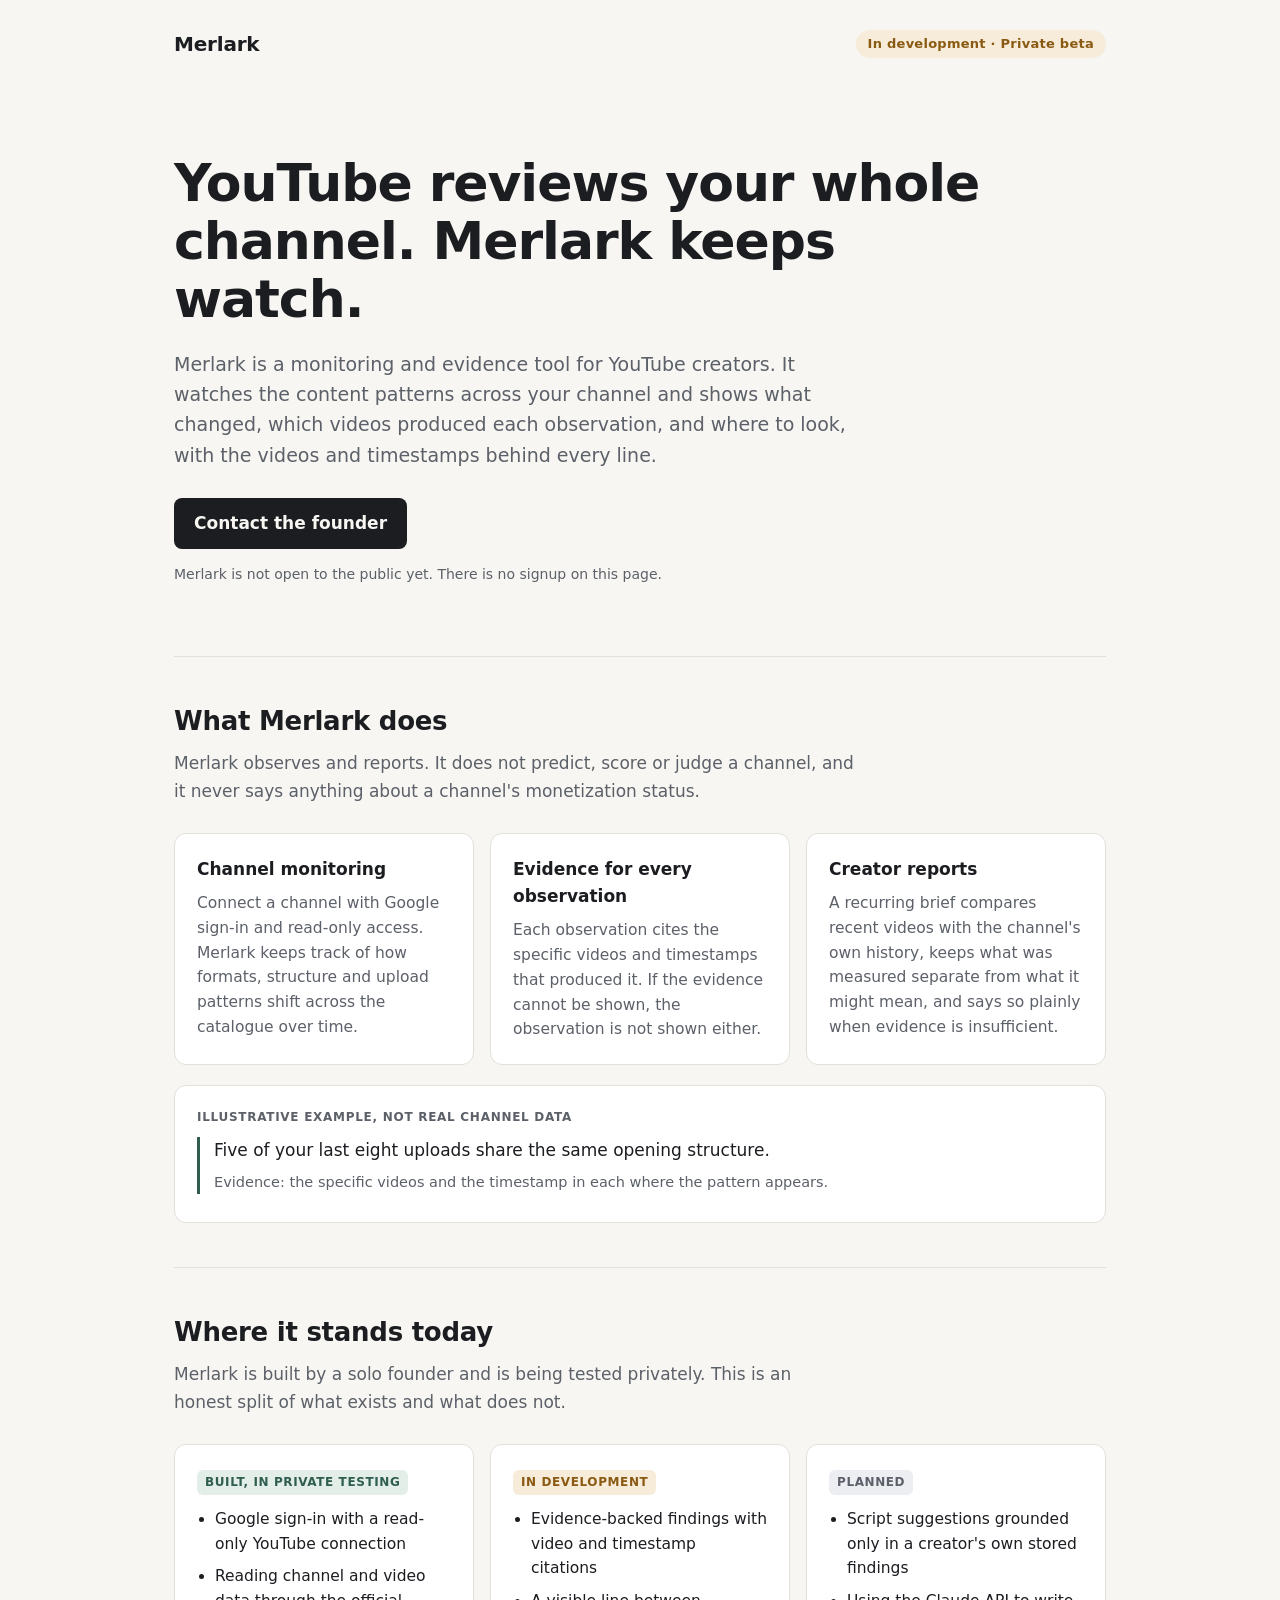
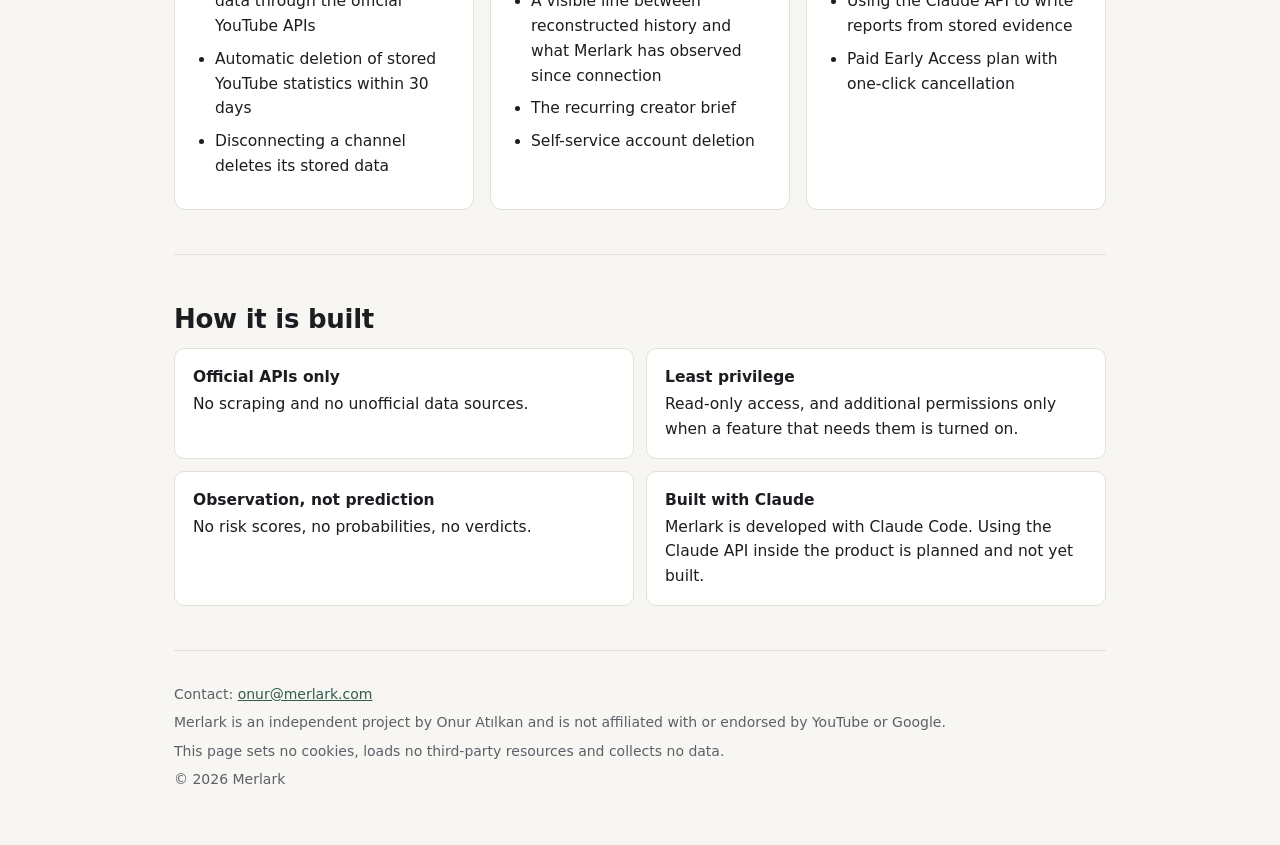
==== index.html @ 801c11cc "Merlark landing page Co-Authored-By: Claude Opus 5.5 <noreply@anthropic.com>" ====
<!doctype html>
<html lang="en">
<head>
<meta charset="utf-8">
<meta name="viewport" content="width=device-width, initial-scale=1">
<title>Merlark</title>
<meta name="description" content="Merlark watches a YouTube channel's content patterns and shows what changed, with the videos and timestamps behind each observation. In development, private beta.">
<meta name="robots" content="index,follow">
<style>
:root {
  --bg: #f7f6f2;
  --surface: #ffffff;
  --ink: #1b1d21;
  --muted: #5c6068;
  --line: #e2e0d8;
  --accent: #2f5d50;
  --accent-soft: #e4eee9;
  --amber: #8a5a12;
  --amber-soft: #f6ecd9;
  --slate-soft: #eceef2;
}
@media (prefers-color-scheme: dark) {
  :root {
    --bg: #121416;
    --surface: #1a1d20;
    --ink: #eceae4;
    --muted: #a3a7ad;
    --line: #2b2f33;
    --accent: #8cc4b1;
    --accent-soft: #1f2e29;
    --amber: #e3b56a;
    --amber-soft: #2d2518;
    --slate-soft: #23272c;
  }
}
* { box-sizing: border-box; }
html { -webkit-text-size-adjust: 100%; }
body {
  margin: 0;
  background: var(--bg);
  color: var(--ink);
  font: 17px/1.6 ui-sans-serif, system-ui, -apple-system, "Segoe UI", Roboto, "Helvetica Neue", Arial, sans-serif;
}
a { color: var(--accent); }
.wrap { max-width: 980px; margin: 0 auto; padding: 0 24px; }
header.top { display: flex; align-items: center; justify-content: space-between; gap: 16px; padding: 28px 0; }
.brand { font-weight: 700; font-size: 20px; letter-spacing: -0.01em; color: var(--ink); text-decoration: none; }
.badge {
  display: inline-block; font-size: 13px; font-weight: 600; letter-spacing: 0.02em;
  color: var(--amber); background: var(--amber-soft); border-radius: 999px; padding: 4px 12px;
}
.hero { padding: 48px 0 56px; }
.hero h1 { font-size: clamp(32px, 6vw, 52px); line-height: 1.12; letter-spacing: -0.02em; margin: 18px 0 20px; max-width: 16em; }
.hero p.lead { font-size: 19px; color: var(--muted); max-width: 36em; margin: 0 0 28px; }
.button {
  display: inline-block; background: var(--ink); color: var(--bg); text-decoration: none;
  font-weight: 600; padding: 12px 20px; border-radius: 8px;
}
.note { font-size: 14px; color: var(--muted); margin-top: 14px; }
section { padding: 44px 0; border-top: 1px solid var(--line); }
section h2 { font-size: 26px; letter-spacing: -0.01em; margin: 0 0 8px; }
section p.intro { color: var(--muted); margin: 0 0 28px; max-width: 40em; }
.grid { display: grid; gap: 16px; grid-template-columns: repeat(3, 1fr); }
.card { background: var(--surface); border: 1px solid var(--line); border-radius: 12px; padding: 22px; }
.card h3 { font-size: 17px; margin: 0 0 8px; }
.card p { margin: 0; color: var(--muted); font-size: 15.5px; }
.example {
  background: var(--surface); border: 1px solid var(--line); border-radius: 12px; padding: 22px; margin-top: 20px;
}
.example .label { font-size: 12px; font-weight: 700; letter-spacing: 0.06em; text-transform: uppercase; color: var(--muted); }
.example blockquote { margin: 10px 0 0; padding-left: 14px; border-left: 3px solid var(--accent); }
.example blockquote p { margin: 0 0 6px; }
.example .cite { font-size: 14.5px; color: var(--muted); }
.status { display: grid; gap: 16px; grid-template-columns: repeat(3, 1fr); }
.col { background: var(--surface); border: 1px solid var(--line); border-radius: 12px; padding: 22px; }
.tag { display: inline-block; font-size: 12px; font-weight: 700; letter-spacing: 0.05em; text-transform: uppercase; border-radius: 6px; padding: 3px 8px; margin-bottom: 12px; }
.tag.now { color: var(--accent); background: var(--accent-soft); }
.tag.dev { color: var(--amber); background: var(--amber-soft); }
.tag.later { color: var(--muted); background: var(--slate-soft); }
.col ul { margin: 0; padding-left: 18px; }
.col li { margin: 0 0 8px; font-size: 15.5px; }
.principles { list-style: none; padding: 0; margin: 0; display: grid; gap: 12px; grid-template-columns: repeat(2, 1fr); }
.principles li { background: var(--surface); border: 1px solid var(--line); border-radius: 10px; padding: 16px 18px; font-size: 15.5px; }
.principles strong { display: block; margin-bottom: 2px; }
footer { border-top: 1px solid var(--line); padding: 32px 0 48px; color: var(--muted); font-size: 14px; }
footer p { margin: 0 0 6px; }
@media (max-width: 820px) {
  .grid, .status { grid-template-columns: 1fr; }
  .principles { grid-template-columns: 1fr; }
}
@media (max-width: 480px) {
  .wrap { padding: 0 16px; }
  body { font-size: 16px; }
  .hero { padding: 28px 0 40px; }
  .hero p.lead { font-size: 17px; }
}
</style>
</head>
<body>
<div class="wrap">
  <header class="top">
    <a class="brand" href="/">Merlark</a>
    <span class="badge">In development · Private beta</span>
  </header>

  <main>
    <div class="hero">
      <h1>YouTube reviews your whole channel. Merlark keeps watch.</h1>
      <p class="lead">Merlark is a monitoring and evidence tool for YouTube creators. It watches the content patterns
        across your channel and shows what changed, which videos produced each observation, and where to look,
        with the videos and timestamps behind every line.</p>
      <a class="button" href="mailto:onur@merlark.com?subject=Merlark%20private%20beta">Contact the founder</a>
      <p class="note">Merlark is not open to the public yet. There is no signup on this page.</p>
    </div>

    <section aria-labelledby="what">
      <h2 id="what">What Merlark does</h2>
      <p class="intro">Merlark observes and reports. It does not predict, score or judge a channel, and it never
        says anything about a channel's monetization status.</p>
      <div class="grid">
        <div class="card">
          <h3>Channel monitoring</h3>
          <p>Connect a channel with Google sign-in and read-only access. Merlark keeps track of how formats,
            structure and upload patterns shift across the catalogue over time.</p>
        </div>
        <div class="card">
          <h3>Evidence for every observation</h3>
          <p>Each observation cites the specific videos and timestamps that produced it. If the evidence cannot
            be shown, the observation is not shown either.</p>
        </div>
        <div class="card">
          <h3>Creator reports</h3>
          <p>A recurring brief compares recent videos with the channel's own history, keeps what was measured
            separate from what it might mean, and says so plainly when evidence is insufficient.</p>
        </div>
      </div>
      <div class="example">
        <div class="label">Illustrative example, not real channel data</div>
        <blockquote>
          <p>Five of your last eight uploads share the same opening structure.</p>
          <p class="cite">Evidence: the specific videos and the timestamp in each where the pattern appears.</p>
        </blockquote>
      </div>
    </section>

    <section aria-labelledby="status">
      <h2 id="status">Where it stands today</h2>
      <p class="intro">Merlark is built by a solo founder and is being tested privately. This is an honest split of
        what exists and what does not.</p>
      <div class="status">
        <div class="col">
          <span class="tag now">Built, in private testing</span>
          <ul>
            <li>Google sign-in with a read-only YouTube connection</li>
            <li>Reading channel and video data through the official YouTube APIs</li>
            <li>Automatic deletion of stored YouTube statistics within 30 days</li>
            <li>Disconnecting a channel deletes its stored data</li>
          </ul>
        </div>
        <div class="col">
          <span class="tag dev">In development</span>
          <ul>
            <li>Evidence-backed findings with video and timestamp citations</li>
            <li>A visible line between reconstructed history and what Merlark has observed since connection</li>
            <li>The recurring creator brief</li>
            <li>Self-service account deletion</li>
          </ul>
        </div>
        <div class="col">
          <span class="tag later">Planned</span>
          <ul>
            <li>Script suggestions grounded only in a creator's own stored findings</li>
            <li>Using the Claude API to write reports from stored evidence</li>
            <li>Paid Early Access plan with one-click cancellation</li>
          </ul>
        </div>
      </div>
    </section>

    <section aria-labelledby="principles">
      <h2 id="principles">How it is built</h2>
      <ul class="principles">
        <li><strong>Official APIs only</strong>No scraping and no unofficial data sources.</li>
        <li><strong>Least privilege</strong>Read-only access, and additional permissions only when a feature
          that needs them is turned on.</li>
        <li><strong>Observation, not prediction</strong>No risk scores, no probabilities, no verdicts.</li>
        <li><strong>Built with Claude</strong>Merlark is developed with Claude Code. Using the Claude API inside the
          product is planned and not yet built.</li>
      </ul>
    </section>
  </main>

  <footer>
    <p>Contact: <a href="mailto:onur@merlark.com">onur@merlark.com</a></p>
    <p>Merlark is an independent project by Onur Atılkan and is not affiliated with or endorsed by YouTube or Google.</p>
    <p>This page sets no cookies, loads no third-party resources and collects no data.</p>
    <p>© 2026 Merlark</p>
  </footer>
</div>
</body>
</html>
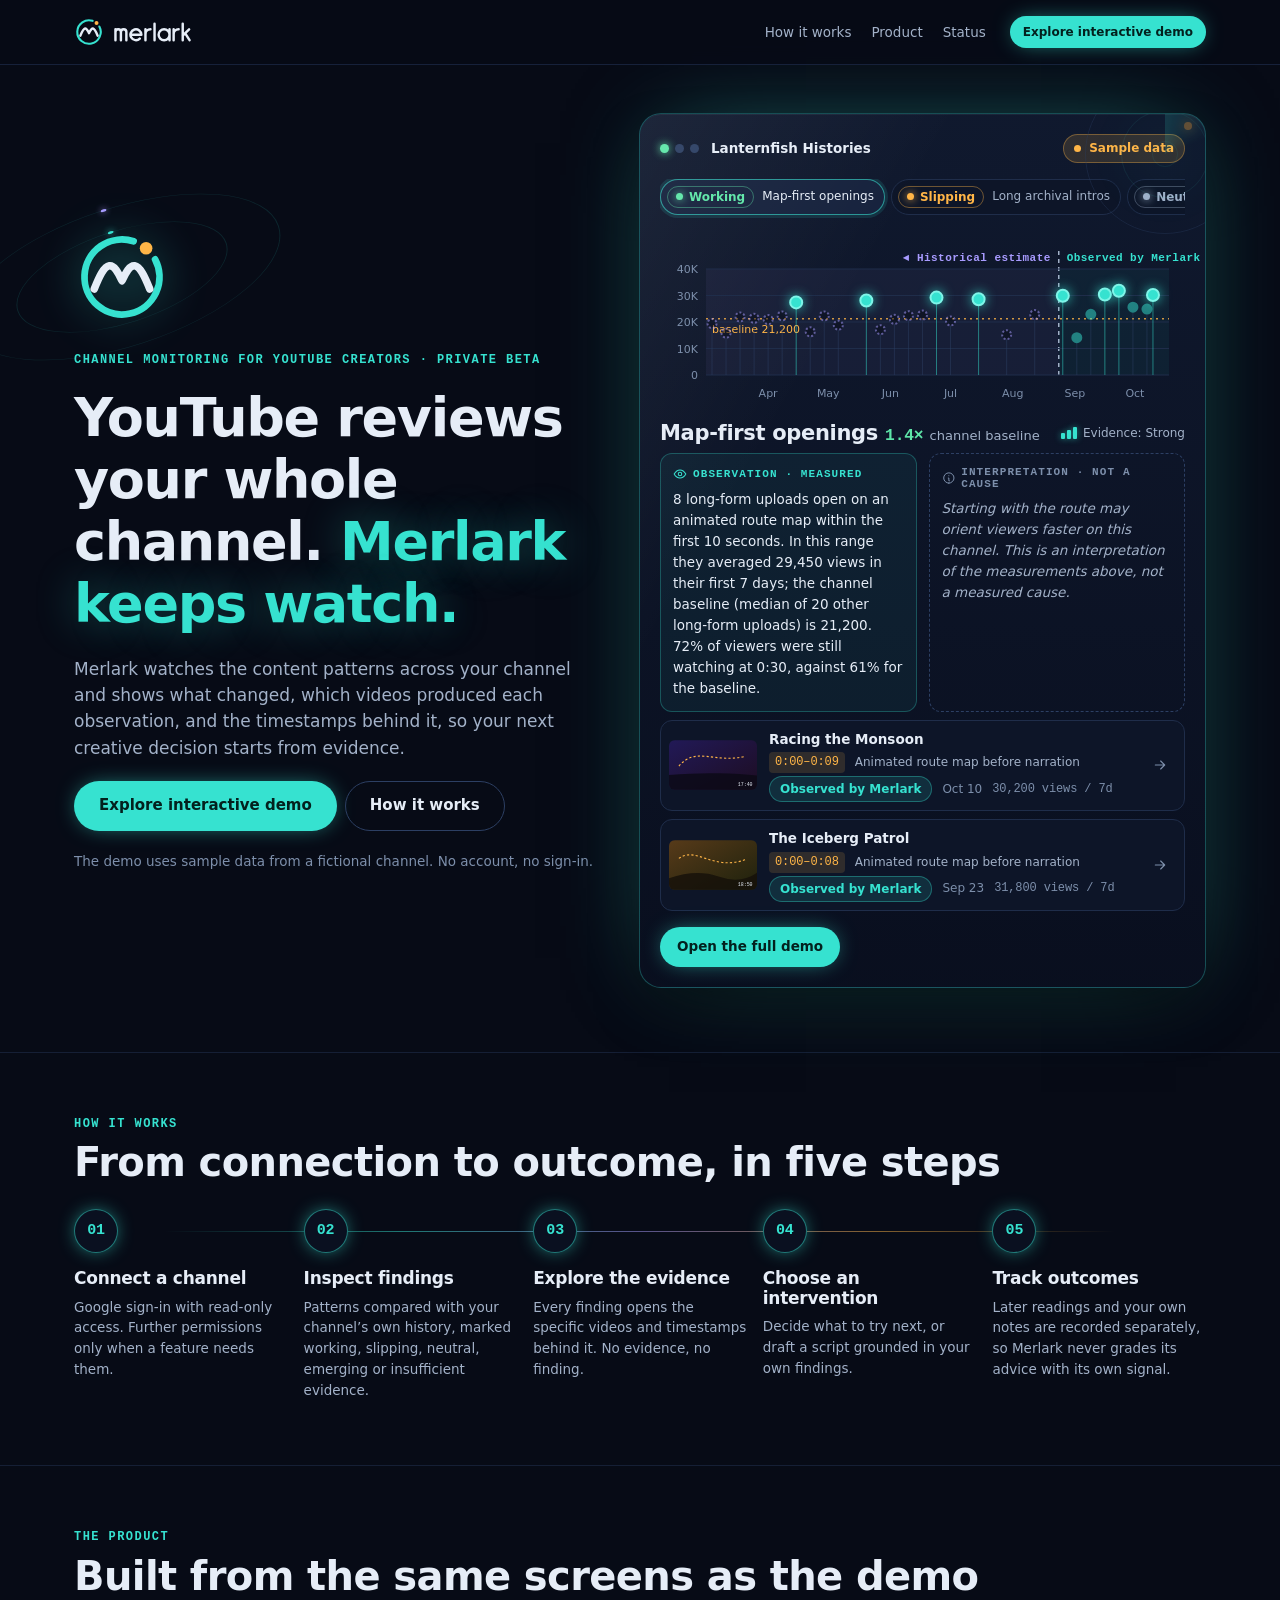
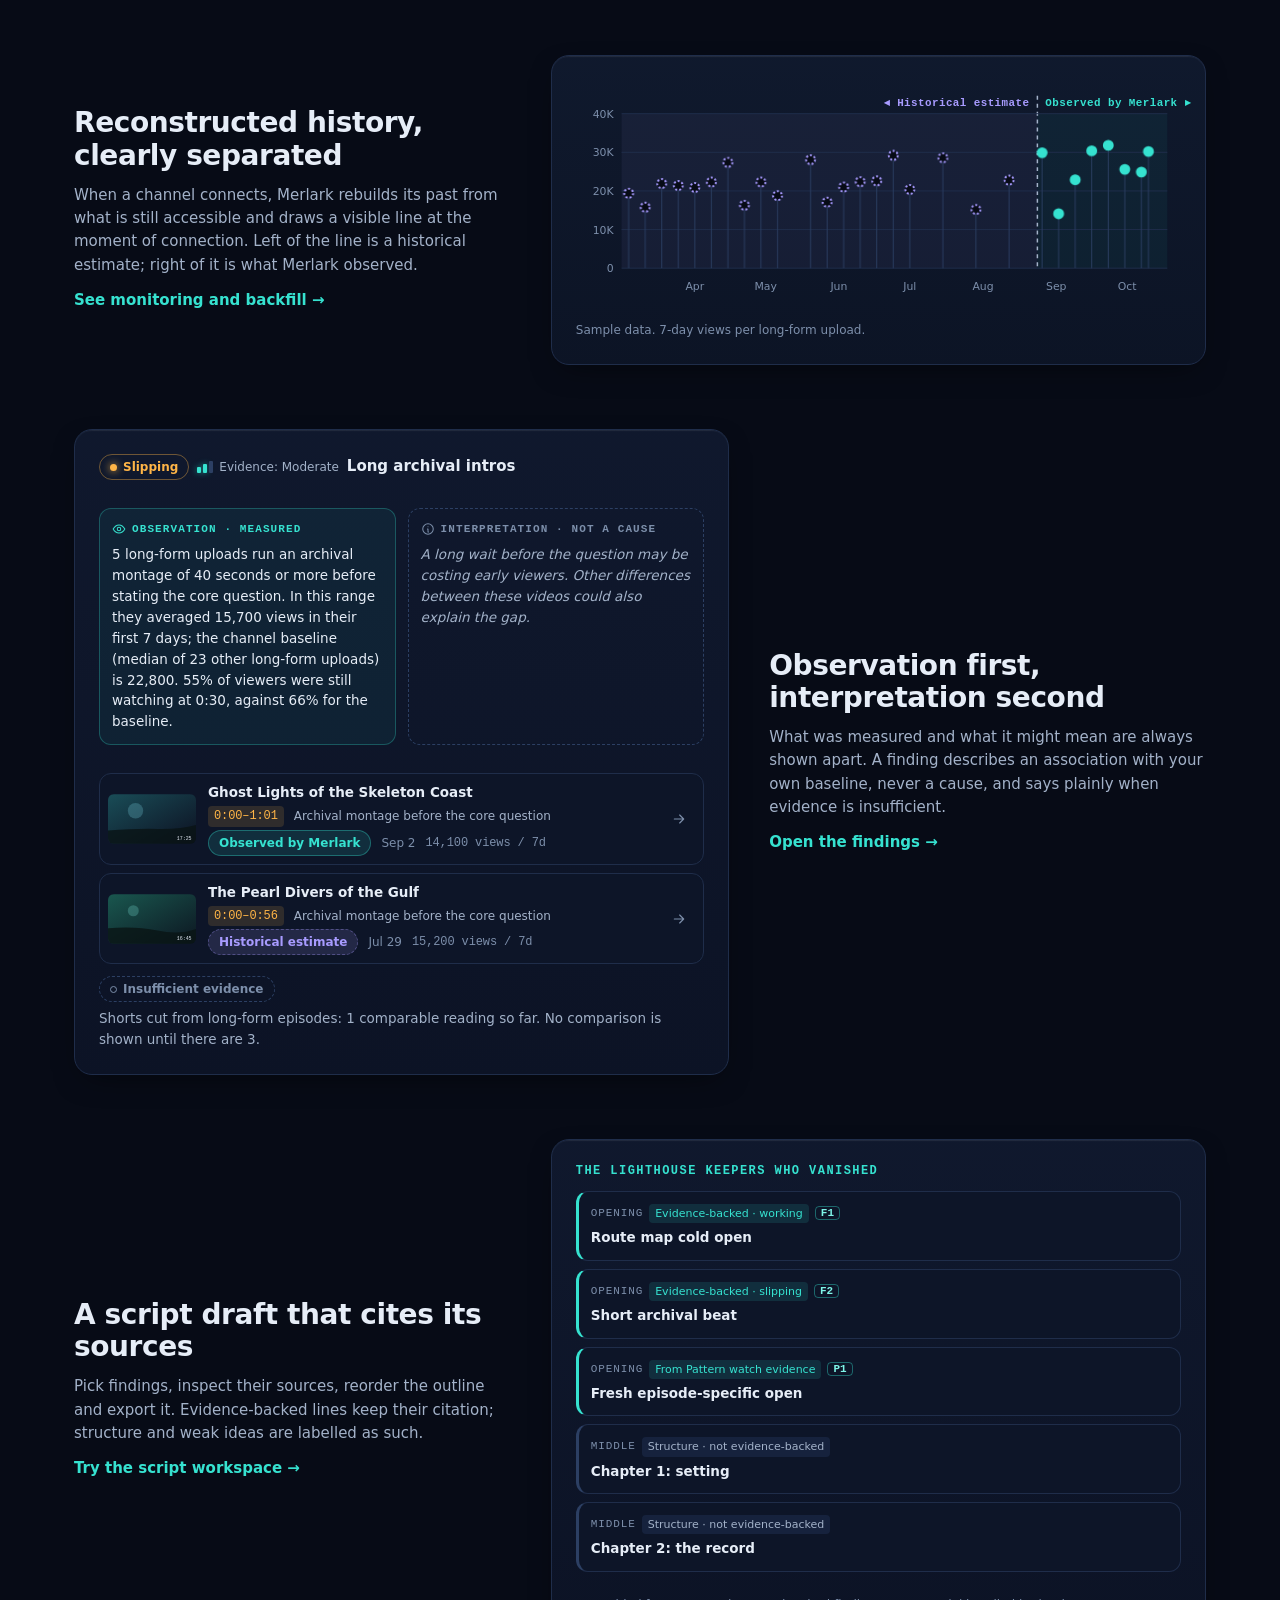
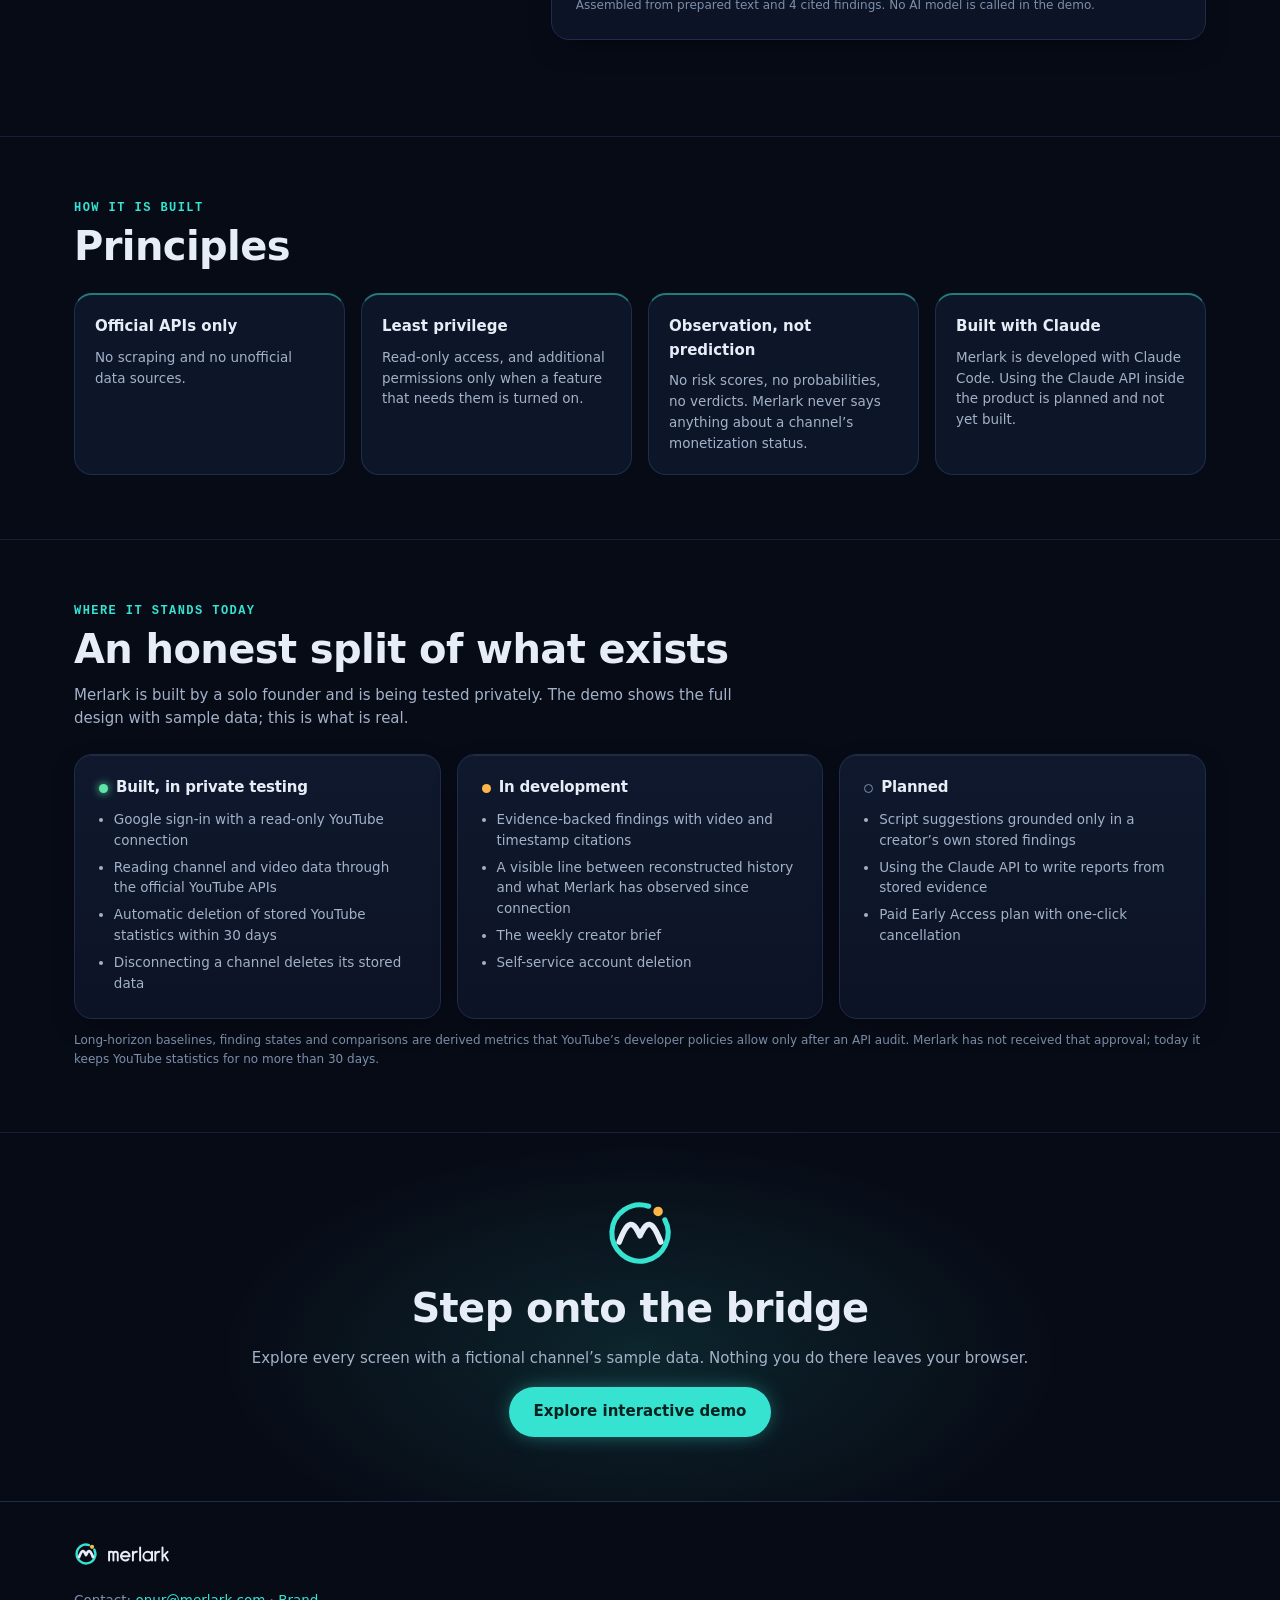
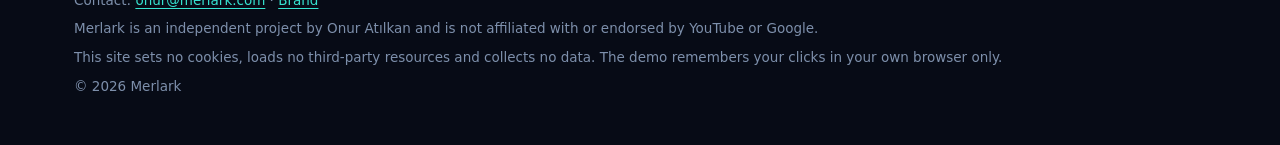
==== commit f20dcfb4: "Merlark brand, spacecraft landing and interactive demo at /demo/ Source: MERLARK branch landing-v2 (" ====
--- a/index.html
+++ b/index.html
@@ -1,201 +1,179 @@
 <!doctype html>
-<html lang="en">
+<html lang="en" style="background:#070b16">
 <head>
 <meta charset="utf-8">
-<meta name="viewport" content="width=device-width, initial-scale=1">
+<meta name="viewport" content="width=device-width, initial-scale=1, viewport-fit=cover">
+<meta name="color-scheme" content="dark">
+<meta name="theme-color" content="#070b16">
 <title>Merlark</title>
-<meta name="description" content="Merlark watches a YouTube channel's content patterns and shows what changed, with the videos and timestamps behind each observation. In development, private beta.">
+<meta name="description" content="Merlark watches a YouTube channel's content patterns and shows what changed, with the videos and timestamps behind each observation. In development, private beta. Explore the interactive demo with sample data.">
 <meta name="robots" content="index,follow">
-<style>
-:root {
-  --bg: #f7f6f2;
-  --surface: #ffffff;
-  --ink: #1b1d21;
-  --muted: #5c6068;
-  --line: #e2e0d8;
-  --accent: #2f5d50;
-  --accent-soft: #e4eee9;
-  --amber: #8a5a12;
-  --amber-soft: #f6ecd9;
-  --slate-soft: #eceef2;
-}
-@media (prefers-color-scheme: dark) {
-  :root {
-    --bg: #121416;
-    --surface: #1a1d20;
-    --ink: #eceae4;
-    --muted: #a3a7ad;
-    --line: #2b2f33;
-    --accent: #8cc4b1;
-    --accent-soft: #1f2e29;
-    --amber: #e3b56a;
-    --amber-soft: #2d2518;
-    --slate-soft: #23272c;
-  }
-}
-* { box-sizing: border-box; }
-html { -webkit-text-size-adjust: 100%; }
-body {
-  margin: 0;
-  background: var(--bg);
-  color: var(--ink);
-  font: 17px/1.6 ui-sans-serif, system-ui, -apple-system, "Segoe UI", Roboto, "Helvetica Neue", Arial, sans-serif;
-}
-a { color: var(--accent); }
-.wrap { max-width: 980px; margin: 0 auto; padding: 0 24px; }
-header.top { display: flex; align-items: center; justify-content: space-between; gap: 16px; padding: 28px 0; }
-.brand { font-weight: 700; font-size: 20px; letter-spacing: -0.01em; color: var(--ink); text-decoration: none; }
-.badge {
-  display: inline-block; font-size: 13px; font-weight: 600; letter-spacing: 0.02em;
-  color: var(--amber); background: var(--amber-soft); border-radius: 999px; padding: 4px 12px;
-}
-.hero { padding: 48px 0 56px; }
-.hero h1 { font-size: clamp(32px, 6vw, 52px); line-height: 1.12; letter-spacing: -0.02em; margin: 18px 0 20px; max-width: 16em; }
-.hero p.lead { font-size: 19px; color: var(--muted); max-width: 36em; margin: 0 0 28px; }
-.button {
-  display: inline-block; background: var(--ink); color: var(--bg); text-decoration: none;
-  font-weight: 600; padding: 12px 20px; border-radius: 8px;
-}
-.note { font-size: 14px; color: var(--muted); margin-top: 14px; }
-section { padding: 44px 0; border-top: 1px solid var(--line); }
-section h2 { font-size: 26px; letter-spacing: -0.01em; margin: 0 0 8px; }
-section p.intro { color: var(--muted); margin: 0 0 28px; max-width: 40em; }
-.grid { display: grid; gap: 16px; grid-template-columns: repeat(3, 1fr); }
-.card { background: var(--surface); border: 1px solid var(--line); border-radius: 12px; padding: 22px; }
-.card h3 { font-size: 17px; margin: 0 0 8px; }
-.card p { margin: 0; color: var(--muted); font-size: 15.5px; }
-.example {
-  background: var(--surface); border: 1px solid var(--line); border-radius: 12px; padding: 22px; margin-top: 20px;
-}
-.example .label { font-size: 12px; font-weight: 700; letter-spacing: 0.06em; text-transform: uppercase; color: var(--muted); }
-.example blockquote { margin: 10px 0 0; padding-left: 14px; border-left: 3px solid var(--accent); }
-.example blockquote p { margin: 0 0 6px; }
-.example .cite { font-size: 14.5px; color: var(--muted); }
-.status { display: grid; gap: 16px; grid-template-columns: repeat(3, 1fr); }
-.col { background: var(--surface); border: 1px solid var(--line); border-radius: 12px; padding: 22px; }
-.tag { display: inline-block; font-size: 12px; font-weight: 700; letter-spacing: 0.05em; text-transform: uppercase; border-radius: 6px; padding: 3px 8px; margin-bottom: 12px; }
-.tag.now { color: var(--accent); background: var(--accent-soft); }
-.tag.dev { color: var(--amber); background: var(--amber-soft); }
-.tag.later { color: var(--muted); background: var(--slate-soft); }
-.col ul { margin: 0; padding-left: 18px; }
-.col li { margin: 0 0 8px; font-size: 15.5px; }
-.principles { list-style: none; padding: 0; margin: 0; display: grid; gap: 12px; grid-template-columns: repeat(2, 1fr); }
-.principles li { background: var(--surface); border: 1px solid var(--line); border-radius: 10px; padding: 16px 18px; font-size: 15.5px; }
-.principles strong { display: block; margin-bottom: 2px; }
-footer { border-top: 1px solid var(--line); padding: 32px 0 48px; color: var(--muted); font-size: 14px; }
-footer p { margin: 0 0 6px; }
-@media (max-width: 820px) {
-  .grid, .status { grid-template-columns: 1fr; }
-  .principles { grid-template-columns: 1fr; }
-}
-@media (max-width: 480px) {
-  .wrap { padding: 0 16px; }
-  body { font-size: 16px; }
-  .hero { padding: 28px 0 40px; }
-  .hero p.lead { font-size: 17px; }
-}
-</style>
+<link rel="canonical" href="https://merlark.com/">
+<meta property="og:type" content="website">
+<meta property="og:title" content="Merlark — YouTube reviews your whole channel. Merlark keeps watch.">
+<meta property="og:description" content="Channel monitoring with evidence for YouTube creators. Explore the interactive demo with sample data.">
+<meta property="og:image" content="https://merlark.com/assets/brand/og-image.png">
+<meta property="og:image:width" content="1200">
+<meta property="og:image:height" content="630">
+<meta property="og:url" content="https://merlark.com/">
+<meta name="twitter:card" content="summary_large_image">
+<link rel="icon" href="assets/brand/favicon.svg" type="image/svg+xml">
+<link rel="icon" href="assets/brand/favicon-32.png" sizes="32x32" type="image/png">
+<link rel="apple-touch-icon" href="assets/brand/apple-touch-icon.png">
+<link rel="manifest" href="site.webmanifest">
+<link rel="stylesheet" href="assets/css/tokens.css">
+<link rel="stylesheet" href="assets/css/base.css">
+<link rel="stylesheet" href="assets/css/space.css">
+<link rel="stylesheet" href="demo/css/components.css">
+<link rel="stylesheet" href="demo/css/views.css">
+<link rel="stylesheet" href="assets/css/landing.css">
 </head>
 <body>
-<div class="wrap">
-  <header class="top">
-    <a class="brand" href="/">Merlark</a>
-    <span class="badge">In development · Private beta</span>
-  </header>
+<div class="starfield" aria-hidden="true"></div>
+<a class="skip" href="#main">Skip to content</a>
 
-  <main>
-    <div class="hero">
-      <h1>YouTube reviews your whole channel. Merlark keeps watch.</h1>
-      <p class="lead">Merlark is a monitoring and evidence tool for YouTube creators. It watches the content patterns
-        across your channel and shows what changed, which videos produced each observation, and where to look,
-        with the videos and timestamps behind every line.</p>
-      <a class="button" href="mailto:onur@merlark.com?subject=Merlark%20private%20beta">Contact the founder</a>
-      <p class="note">Merlark is not open to the public yet. There is no signup on this page.</p>
+<header class="site-head">
+  <div class="wrap head-row">
+    <a class="logo" href="./" aria-label="Merlark home" data-logo="lockup"></a>
+    <nav class="site-nav" aria-label="Sections">
+      <a href="#journey">How it works</a>
+      <a href="#product">Product</a>
+      <a href="#status">Status</a>
+    </nav>
+    <a class="btn btn-primary btn-sm demo-cta" href="demo/">Explore interactive demo</a>
+  </div>
+</header>
+
+<main id="main">
+  <section class="hero">
+    <div class="wrap hero-grid">
+      <div class="hero-copy">
+        <div class="hero-mark" aria-hidden="true">
+          <div class="orbit-lines"><i style="width:220px;height:220px;--r:220px"></i><i style="width:330px;height:330px;--r:330px"></i></div>
+          <span data-logo="symbol"></span>
+        </div>
+        <p class="eyebrow">Channel monitoring for YouTube creators · Private beta</p>
+        <h1>YouTube reviews your whole channel. <span class="glow">Merlark keeps watch.</span></h1>
+        <p class="lead">Merlark watches the content patterns across your channel and shows what changed, which videos produced each observation, and the timestamps behind it, so your next creative decision starts from evidence.</p>
+        <div class="btn-row">
+          <a class="btn btn-primary btn-lg demo-cta" href="demo/">Explore interactive demo</a>
+          <a class="btn btn-ghost btn-lg" href="#journey">How it works</a>
+        </div>
+        <p class="note">The demo uses sample data from a fictional channel. No account, no sign-in.</p>
+      </div>
+      <div class="hero-preview" id="hero-preview" aria-label="Interactive product preview with sample data">
+        <noscript><p class="muted">The interactive preview needs JavaScript. <a href="demo/">Open the demo</a>.</p></noscript>
+      </div>
     </div>
+  </section>
 
-    <section aria-labelledby="what">
-      <h2 id="what">What Merlark does</h2>
-      <p class="intro">Merlark observes and reports. It does not predict, score or judge a channel, and it never
-        says anything about a channel's monetization status.</p>
-      <div class="grid">
-        <div class="card">
-          <h3>Channel monitoring</h3>
-          <p>Connect a channel with Google sign-in and read-only access. Merlark keeps track of how formats,
-            structure and upload patterns shift across the catalogue over time.</p>
+  <section class="journey" id="journey" aria-labelledby="journey-title">
+    <div class="wrap">
+      <p class="eyebrow">How it works</p>
+      <h2 id="journey-title">From connection to outcome, in five steps</h2>
+      <ol class="journey-steps">
+        <li><span class="jn num">01</span><h3>Connect a channel</h3><p>Google sign-in with read-only access. Further permissions only when a feature needs them.</p></li>
+        <li><span class="jn num">02</span><h3>Inspect findings</h3><p>Patterns compared with your channel’s own history, marked working, slipping, neutral, emerging or insufficient evidence.</p></li>
+        <li><span class="jn num">03</span><h3>Explore the evidence</h3><p>Every finding opens the specific videos and timestamps behind it. No evidence, no finding.</p></li>
+        <li><span class="jn num">04</span><h3>Choose an intervention</h3><p>Decide what to try next, or draft a script grounded in your own findings.</p></li>
+        <li><span class="jn num">05</span><h3>Track outcomes</h3><p>Later readings and your own notes are recorded separately, so Merlark never grades its advice with its own signal.</p></li>
+      </ol>
+    </div>
+  </section>
+
+  <section class="product" id="product" aria-labelledby="product-title">
+    <div class="wrap">
+      <p class="eyebrow">The product</p>
+      <h2 id="product-title">Built from the same screens as the demo</h2>
+
+      <div class="feature">
+        <div class="feature-copy">
+          <h3>Reconstructed history, clearly separated</h3>
+          <p>When a channel connects, Merlark rebuilds its past from what is still accessible and draws a visible line at the moment of connection. Left of the line is a historical estimate; right of it is what Merlark observed.</p>
+          <a class="text-link demo-cta" href="demo/#/monitoring">See monitoring and backfill</a>
         </div>
-        <div class="card">
-          <h3>Evidence for every observation</h3>
-          <p>Each observation cites the specific videos and timestamps that produced it. If the evidence cannot
-            be shown, the observation is not shown either.</p>
+        <div class="card feature-visual" id="boundary-visual"></div>
+      </div>
+
+      <div class="feature flip">
+        <div class="feature-copy">
+          <h3>Observation first, interpretation second</h3>
+          <p>What was measured and what it might mean are always shown apart. A finding describes an association with your own baseline, never a cause, and says plainly when evidence is insufficient.</p>
+          <a class="text-link demo-cta" href="demo/#/findings">Open the findings</a>
         </div>
-        <div class="card">
-          <h3>Creator reports</h3>
-          <p>A recurring brief compares recent videos with the channel's own history, keeps what was measured
-            separate from what it might mean, and says so plainly when evidence is insufficient.</p>
+        <div class="card feature-visual" id="evidence-visual"></div>
+      </div>
+
+      <div class="feature">
+        <div class="feature-copy">
+          <h3>A script draft that cites its sources</h3>
+          <p>Pick findings, inspect their sources, reorder the outline and export it. Evidence-backed lines keep their citation; structure and weak ideas are labelled as such.</p>
+          <a class="text-link demo-cta" href="demo/#/script">Try the script workspace</a>
         </div>
+        <div class="card feature-visual" id="script-visual"></div>
       </div>
-      <div class="example">
-        <div class="label">Illustrative example, not real channel data</div>
-        <blockquote>
-          <p>Five of your last eight uploads share the same opening structure.</p>
-          <p class="cite">Evidence: the specific videos and the timestamp in each where the pattern appears.</p>
-        </blockquote>
+    </div>
+  </section>
+
+  <section class="principles-sec" aria-labelledby="principles-title">
+    <div class="wrap">
+      <p class="eyebrow">How it is built</p>
+      <h2 id="principles-title">Principles</h2>
+      <ul class="principles">
+        <li><strong>Official APIs only</strong><span>No scraping and no unofficial data sources.</span></li>
+        <li><strong>Least privilege</strong><span>Read-only access, and additional permissions only when a feature that needs them is turned on.</span></li>
+        <li><strong>Observation, not prediction</strong><span>No risk scores, no probabilities, no verdicts. Merlark never says anything about a channel’s monetization status.</span></li>
+        <li><strong>Built with Claude</strong><span>Merlark is developed with Claude Code. Using the Claude API inside the product is planned and not yet built.</span></li>
+      </ul>
+    </div>
+  </section>
+
+  <section class="status" id="status" aria-labelledby="status-title">
+    <div class="wrap">
+      <p class="eyebrow">Where it stands today</p>
+      <h2 id="status-title">An honest split of what exists</h2>
+      <p class="intro">Merlark is built by a solo founder and is being tested privately. The demo shows the full design with sample data; this is what is real.</p>
+      <div class="status-grid">
+        <div class="card"><h3><i class="dot built"></i>Built, in private testing</h3><ul>
+          <li>Google sign-in with a read-only YouTube connection</li>
+          <li>Reading channel and video data through the official YouTube APIs</li>
+          <li>Automatic deletion of stored YouTube statistics within 30 days</li>
+          <li>Disconnecting a channel deletes its stored data</li></ul></div>
+        <div class="card"><h3><i class="dot dev"></i>In development</h3><ul>
+          <li>Evidence-backed findings with video and timestamp citations</li>
+          <li>A visible line between reconstructed history and what Merlark has observed since connection</li>
+          <li>The weekly creator brief</li>
+          <li>Self-service account deletion</li></ul></div>
+        <div class="card"><h3><i class="dot planned"></i>Planned</h3><ul>
+          <li>Script suggestions grounded only in a creator’s own stored findings</li>
+          <li>Using the Claude API to write reports from stored evidence</li>
+          <li>Paid Early Access plan with one-click cancellation</li></ul></div>
       </div>
-    </section>
+      <p class="fine dim">Long-horizon baselines, finding states and comparisons are derived metrics that YouTube’s developer policies allow only after an API audit. Merlark has not received that approval; today it keeps YouTube statistics for no more than 30 days.</p>
+    </div>
+  </section>
 
-    <section aria-labelledby="status">
-      <h2 id="status">Where it stands today</h2>
-      <p class="intro">Merlark is built by a solo founder and is being tested privately. This is an honest split of
-        what exists and what does not.</p>
-      <div class="status">
-        <div class="col">
-          <span class="tag now">Built, in private testing</span>
-          <ul>
-            <li>Google sign-in with a read-only YouTube connection</li>
-            <li>Reading channel and video data through the official YouTube APIs</li>
-            <li>Automatic deletion of stored YouTube statistics within 30 days</li>
-            <li>Disconnecting a channel deletes its stored data</li>
-          </ul>
-        </div>
-        <div class="col">
-          <span class="tag dev">In development</span>
-          <ul>
-            <li>Evidence-backed findings with video and timestamp citations</li>
-            <li>A visible line between reconstructed history and what Merlark has observed since connection</li>
-            <li>The recurring creator brief</li>
-            <li>Self-service account deletion</li>
-          </ul>
-        </div>
-        <div class="col">
-          <span class="tag later">Planned</span>
-          <ul>
-            <li>Script suggestions grounded only in a creator's own stored findings</li>
-            <li>Using the Claude API to write reports from stored evidence</li>
-            <li>Paid Early Access plan with one-click cancellation</li>
-          </ul>
-        </div>
-      </div>
-    </section>
+  <section class="final-cta">
+    <div class="wrap final-inner">
+      <span data-logo="symbol-lg" aria-hidden="true"></span>
+      <h2>Step onto the bridge</h2>
+      <p class="muted">Explore every screen with a fictional channel’s sample data. Nothing you do there leaves your browser.</p>
+      <a class="btn btn-primary btn-lg demo-cta" href="demo/">Explore interactive demo</a>
+    </div>
+  </section>
+</main>
 
-    <section aria-labelledby="principles">
-      <h2 id="principles">How it is built</h2>
-      <ul class="principles">
-        <li><strong>Official APIs only</strong>No scraping and no unofficial data sources.</li>
-        <li><strong>Least privilege</strong>Read-only access, and additional permissions only when a feature
-          that needs them is turned on.</li>
-        <li><strong>Observation, not prediction</strong>No risk scores, no probabilities, no verdicts.</li>
-        <li><strong>Built with Claude</strong>Merlark is developed with Claude Code. Using the Claude API inside the
-          product is planned and not yet built.</li>
-      </ul>
-    </section>
-  </main>
+<footer class="site-foot">
+  <div class="wrap">
+    <span data-logo="lockup-small"></span>
+    <p>Contact: <a href="mailto:onur@merlark.com">onur@merlark.com</a> · <a href="brand/">Brand</a></p>
+    <p>Merlark is an independent project by Onur Atılkan and is not affiliated with or endorsed by YouTube or Google.</p>
+    <p>This site sets no cookies, loads no third-party resources and collects no data. The demo remembers your clicks in your own browser only.</p>
+    <p>© 2026 Merlark</p>
+  </div>
+</footer>
 
-  <footer>
-    <p>Contact: <a href="mailto:onur@merlark.com">onur@merlark.com</a></p>
-    <p>Merlark is an independent project by Onur Atılkan and is not affiliated with or endorsed by YouTube or Google.</p>
-    <p>This page sets no cookies, loads no third-party resources and collects no data.</p>
-    <p>© 2026 Merlark</p>
-  </footer>
-</div>
+<div class="dock-overlay" aria-hidden="true"><span data-logo="symbol-lg"></span></div>
+<script type="module" src="assets/js/landing.js"></script>
 </body>
 </html>
--- a/assets/css/tokens.css
+++ b/assets/css/tokens.css
@@ -0,0 +1,79 @@
+/* Merlark design tokens — dark spacecraft interface. Single source for landing, brand board and demo. */
+:root {
+  color-scheme: dark;
+
+  /* Foundation */
+  --space-0: #04070e;
+  --space-1: #070b16;
+  --space-2: #0a1020;
+  --surface-1: #0d1528;
+  --surface-2: #111b31;
+  --surface-3: #16223d;
+  --surface-glass: rgba(17, 27, 49, 0.72);
+  --line: #1f2d4a;
+  --line-strong: #2c3f63;
+  --edge-glow: rgba(54, 226, 208, 0.35);
+
+  /* Text (all >= 4.5:1 on --space-2) */
+  --text: #e6edf7;
+  --text-muted: #a3b2c9;
+  --text-dim: #7d8fab;
+
+  /* Accents */
+  --accent: #36e2d0;          /* signal teal — primary */
+  --accent-strong: #7ff5e8;
+  --accent-soft: rgba(54, 226, 208, 0.12);
+  --accent-ink: #03211e;
+  --violet: #a89bff;
+  --violet-soft: rgba(168, 155, 255, 0.14);
+  --amber: #ffb547;
+  --amber-soft: rgba(255, 181, 71, 0.14);
+  --danger: #ff7b8b;
+  --danger-soft: rgba(255, 123, 139, 0.14);
+
+  /* Finding states (performance trend, §5.9) */
+  --state-working: #5ee6a8;
+  --state-slipping: #ffb547;
+  --state-neutral: #9fb0c9;
+  --state-emerging: #a89bff;
+  --state-insufficient: #7d8fab;
+
+  /* Provenance (§6.7) */
+  --prov-historical: #a89bff;  /* category 4 — historical estimate */
+  --prov-observed: #36e2d0;    /* category 5 — observed by Merlark */
+
+  /* Type */
+  --font-display: ui-rounded, "SF Pro Rounded", "Nunito", system-ui, -apple-system, "Segoe UI", Roboto, sans-serif;
+  --font-body: system-ui, -apple-system, "Segoe UI", Roboto, "Helvetica Neue", Arial, sans-serif;
+  --font-mono: ui-monospace, "SF Mono", "JetBrains Mono", Menlo, Consolas, monospace;
+  --fs-xs: 12px;
+  --fs-sm: 13.5px;
+  --fs-md: 15px;
+  --fs-lg: 17px;
+  --fs-xl: 21px;
+  --fs-2xl: 28px;
+  --fs-3xl: clamp(34px, 4.6vw, 54px);
+
+  /* Spacing: 4px base */
+  --s1: 4px; --s2: 8px; --s3: 12px; --s4: 16px; --s5: 20px; --s6: 24px; --s8: 32px; --s10: 40px; --s12: 48px; --s16: 64px;
+
+  /* Shape and depth */
+  --r-sm: 8px;
+  --r-md: 12px;
+  --r-lg: 18px;
+  --r-pill: 999px;
+  --shadow-1: 0 1px 0 rgba(255,255,255,0.04) inset, 0 10px 30px -12px rgba(0,0,0,0.6);
+  --shadow-2: 0 1px 0 rgba(255,255,255,0.05) inset, 0 24px 60px -20px rgba(0,0,0,0.75);
+  --glow: 0 0 0 1px var(--edge-glow), 0 0 24px -6px rgba(54, 226, 208, 0.45);
+
+  /* Motion */
+  --ease-out: cubic-bezier(0.22, 1, 0.36, 1);
+  --ease-dock: cubic-bezier(0.65, 0, 0.35, 1);
+  --t-fast: 140ms;
+  --t-med: 260ms;
+  --t-slow: 520ms;
+}
+
+@media (prefers-reduced-motion: reduce) {
+  :root { --t-fast: 0ms; --t-med: 0ms; --t-slow: 0ms; }
+}
--- a/assets/css/base.css
+++ b/assets/css/base.css
@@ -0,0 +1,53 @@
+/* Shared base: reset, typography, controls. Dark only — the document background is set explicitly to avoid white flashes. */
+*, *::before, *::after { box-sizing: border-box; }
+html { background: var(--space-1); -webkit-text-size-adjust: 100%; scroll-behavior: smooth; }
+@media (prefers-reduced-motion: reduce) { html { scroll-behavior: auto; } }
+body {
+  margin: 0;
+  min-height: 100vh;
+  background: var(--space-1);
+  color: var(--text);
+  font: var(--fs-md)/1.55 var(--font-body);
+  -webkit-font-smoothing: antialiased;
+}
+h1, h2, h3, h4 { font-family: var(--font-display); line-height: 1.15; letter-spacing: -0.015em; margin: 0; font-weight: 700; }
+p { margin: 0; }
+a { color: var(--accent); text-underline-offset: 3px; }
+a:hover { color: var(--accent-strong); }
+img, svg { display: block; max-width: 100%; }
+button, input, select, textarea { font: inherit; color: inherit; }
+::selection { background: rgba(54, 226, 208, 0.3); color: #fff; }
+:focus-visible { outline: 2px solid var(--accent); outline-offset: 2px; border-radius: 4px; }
+.num, .mono { font-family: var(--font-mono); font-variant-numeric: tabular-nums; letter-spacing: -0.01em; }
+.sr-only { position: absolute; width: 1px; height: 1px; padding: 0; margin: -1px; overflow: hidden; clip: rect(0 0 0 0); white-space: nowrap; border: 0; }
+.eyebrow { font: 600 var(--fs-xs)/1.2 var(--font-mono); letter-spacing: 0.12em; text-transform: uppercase; color: var(--accent); }
+.muted { color: var(--text-muted); }
+.dim { color: var(--text-dim); }
+
+/* Buttons */
+.btn {
+  --btn-bg: var(--surface-3); --btn-fg: var(--text); --btn-line: var(--line-strong);
+  display: inline-flex; align-items: center; justify-content: center; gap: var(--s2);
+  min-height: 40px; padding: 0 var(--s4); border-radius: var(--r-pill);
+  background: var(--btn-bg); color: var(--btn-fg); border: 1px solid var(--btn-line);
+  font-weight: 600; font-size: var(--fs-sm); text-decoration: none; cursor: pointer; white-space: nowrap;
+  transition: transform var(--t-fast) var(--ease-out), box-shadow var(--t-med) var(--ease-out), background var(--t-fast);
+}
+.btn:hover { color: var(--btn-fg); background: color-mix(in srgb, var(--btn-bg) 85%, #fff 15%); }
+.btn:active { transform: translateY(1px) scale(0.99); }
+.btn[disabled] { opacity: 0.45; cursor: not-allowed; }
+.btn-primary { --btn-bg: var(--accent); --btn-fg: var(--accent-ink); --btn-line: transparent; box-shadow: 0 0 22px -6px rgba(54, 226, 208, 0.7); }
+.btn-primary:hover { --btn-bg: var(--accent-strong); box-shadow: 0 0 30px -4px rgba(54, 226, 208, 0.8); }
+.btn-ghost { --btn-bg: transparent; --btn-line: var(--line-strong); }
+.btn-ghost:hover { background: var(--surface-2); }
+.btn-quiet { --btn-bg: transparent; --btn-line: transparent; padding: 0 var(--s2); color: var(--text-muted); }
+.btn-quiet:hover { background: var(--surface-2); color: var(--text); }
+.btn-danger { --btn-bg: var(--danger-soft); --btn-fg: var(--danger); --btn-line: rgba(255,123,139,0.35); }
+.btn-sm { min-height: 32px; padding: 0 var(--s3); font-size: var(--fs-xs); }
+.btn-lg { min-height: 50px; padding: 0 var(--s6); font-size: var(--fs-md); }
+
+/* Brand mark (inline SVG) */
+.logo { display: inline-flex; align-items: center; gap: 10px; color: var(--text); text-decoration: none; }
+.logo .sym { color: var(--accent); }
+.logo .sym .body { fill: var(--amber); }
+.logo .sym .wings { stroke: var(--text); }
--- a/assets/css/space.css
+++ b/assets/css/space.css
@@ -0,0 +1,51 @@
+/* Shared atmosphere: star field, orbit lines, radar. Transform/opacity only, paused for reduced motion. */
+.starfield {
+  position: fixed; inset: 0; z-index: -1; pointer-events: none; overflow: hidden;
+  background:
+    radial-gradient(1200px 700px at 78% -10%, rgba(54, 226, 208, 0.10), transparent 60%),
+    radial-gradient(900px 600px at -10% 30%, rgba(168, 155, 255, 0.10), transparent 60%),
+    radial-gradient(700px 500px at 60% 110%, rgba(255, 181, 71, 0.05), transparent 60%),
+    var(--space-1);
+}
+.starfield::before, .starfield::after {
+  content: ""; position: absolute; inset: -50%;
+  background-image:
+    radial-gradient(1px 1px at 20px 30px, rgba(230, 237, 247, 0.55), transparent 60%),
+    radial-gradient(1px 1px at 140px 80px, rgba(230, 237, 247, 0.35), transparent 60%),
+    radial-gradient(1.5px 1.5px at 260px 160px, rgba(127, 245, 232, 0.5), transparent 60%),
+    radial-gradient(1px 1px at 330px 40px, rgba(230, 237, 247, 0.3), transparent 60%),
+    radial-gradient(1px 1px at 90px 220px, rgba(168, 155, 255, 0.45), transparent 60%);
+  background-size: 380px 260px;
+  animation: drift 160s linear infinite;
+  opacity: 0.7;
+}
+.starfield::after { background-size: 520px 410px; animation-duration: 260s; opacity: 0.45; transform: rotate(12deg); }
+@keyframes drift { to { transform: translate3d(-380px, -260px, 0); } }
+
+.orbit-lines { position: absolute; inset: 0; pointer-events: none; }
+.orbit-lines i {
+  position: absolute; left: 50%; top: 50%; border: 1px solid rgba(54, 226, 208, 0.12); border-radius: 50%;
+  transform: translate(-50%, -50%) rotate(-18deg) scaleY(0.42);
+}
+.orbit-lines i::after {
+  content: ""; position: absolute; width: 6px; height: 6px; border-radius: 50%; background: var(--accent);
+  box-shadow: 0 0 10px var(--accent); top: -3px; left: 50%; transform-origin: 0 calc(var(--r) / 2);
+}
+
+/* Radar instrument */
+.radar { position: relative; width: 120px; height: 120px; border-radius: 50%; flex: none;
+  background: radial-gradient(circle, rgba(54,226,208,0.08), transparent 70%); border: 1px solid var(--line-strong); overflow: hidden; }
+.radar.big { width: 180px; height: 180px; }
+.radar .ring { position: absolute; inset: 22%; border-radius: 50%; border: 1px solid rgba(54,226,208,0.22); }
+.radar .ring.r2 { inset: 42%; }
+.radar .sweep { position: absolute; inset: 0; border-radius: 50%;
+  background: conic-gradient(from 0deg, rgba(54,226,208,0.45), rgba(54,226,208,0) 70deg, transparent 360deg);
+  animation: sweep 3.6s linear infinite; }
+.radar .blip { position: absolute; width: 8px; height: 8px; border-radius: 50%; background: var(--amber); top: 30%; left: 62%;
+  box-shadow: 0 0 12px var(--amber); animation: blip 3.6s ease-out infinite; }
+@keyframes sweep { to { transform: rotate(360deg); } }
+@keyframes blip { 0%, 8% { opacity: 0.2; transform: scale(0.6); } 12% { opacity: 1; transform: scale(1.3); } 60%, 100% { opacity: 0.25; transform: scale(1); } }
+
+@media (prefers-reduced-motion: reduce) {
+  .starfield::before, .starfield::after, .radar .sweep, .radar .blip { animation: none; }
+}
--- a/demo/css/components.css
+++ b/demo/css/components.css
@@ -0,0 +1,247 @@
+/* demo/css/components.css — cards, chips, finding blocks, evidence, overlays, charts, forms. */
+.card {
+  position: relative; background: linear-gradient(180deg, rgba(17,27,49,0.86), rgba(13,21,40,0.86)); border: 1px solid var(--line);
+  border-radius: var(--r-lg); padding: var(--s6); box-shadow: var(--shadow-1); min-width: 0;
+}
+.card::before { content: ""; position: absolute; inset: 0; border-radius: inherit; pointer-events: none;
+  background: linear-gradient(180deg, rgba(255,255,255,0.05), transparent 30%); mask: linear-gradient(#000, transparent 2px); }
+.glow-edge { border-color: rgba(54,226,208,0.35); box-shadow: var(--shadow-2), 0 0 0 1px rgba(54,226,208,0.08), 0 0 50px -20px rgba(54,226,208,0.5); }
+.section-head { display: flex; align-items: flex-end; justify-content: space-between; gap: var(--s4); margin-bottom: var(--s4); flex-wrap: wrap; }
+.section-head h2 { font-size: var(--fs-lg); margin-top: 4px; }
+.sub { font-size: var(--fs-md); margin: 0 0 var(--s3); }
+.fine { font-size: var(--fs-xs); margin-top: var(--s3); }
+.lede { max-width: 62ch; margin-bottom: var(--s6); }
+.btn-row { display: flex; flex-wrap: wrap; gap: var(--s2); align-items: center; }
+.icon-btn { width: 36px; padding: 0; }
+.chips { display: flex; flex-wrap: wrap; gap: var(--s2); align-items: center; }
+.eyebrow.amber { color: var(--amber); }
+
+.chip {
+  display: inline-flex; align-items: center; gap: 6px; padding: 3px 10px; border-radius: var(--r-pill); font-size: var(--fs-xs); font-weight: 600;
+  border: 1px solid var(--line-strong); background: var(--surface-2); color: var(--text-muted); text-decoration: none; white-space: nowrap; line-height: 1.5;
+}
+a.chip:hover, button.chip:hover { color: var(--text); border-color: var(--accent); }
+button.chip { cursor: pointer; font-family: inherit; }
+.chip .lamp, .scopes .lamp { width: 7px; height: 7px; border-radius: 50%; background: currentColor; box-shadow: 0 0 8px currentColor; }
+.state { background: transparent; }
+.state-working { color: var(--state-working); border-color: rgba(94,230,168,0.4); }
+.state-slipping { color: var(--state-slipping); border-color: rgba(255,181,71,0.4); }
+.state-neutral { color: var(--state-neutral); border-color: rgba(159,176,201,0.35); }
+.state-emerging { color: var(--state-emerging); border-color: rgba(168,155,255,0.45); }
+.state-insufficient { color: var(--state-insufficient); border-style: dashed; }
+.state-insufficient .lamp { box-shadow: none; background: transparent; border: 1px solid currentColor; }
+.prov-historical { color: var(--prov-historical); background: var(--violet-soft); border-color: rgba(168,155,255,0.35); border-style: dashed; }
+.prov-observed { color: var(--prov-observed); background: var(--accent-soft); border-color: rgba(54,226,208,0.35); }
+.chip.preview { color: var(--amber); background: var(--amber-soft); border-color: rgba(255,181,71,0.3); }
+.filter-bar { display: flex; flex-wrap: wrap; gap: var(--s2); margin-bottom: var(--s5); }
+.chip.filter { padding: 6px 12px; }
+.chip.filter.on { background: var(--surface-3); color: var(--text); border-color: var(--accent); box-shadow: 0 0 0 3px var(--accent-soft); }
+
+.quality { display: inline-flex; align-items: center; gap: 6px; font-size: var(--fs-xs); color: var(--text-muted); white-space: nowrap; }
+.quality .bars { display: inline-flex; gap: 2px; align-items: flex-end; }
+.quality .bars i { width: 4px; border-radius: 1px; background: var(--line-strong); }
+.quality .bars i:nth-child(1) { height: 6px; } .quality .bars i:nth-child(2) { height: 9px; } .quality .bars i:nth-child(3) { height: 12px; }
+.quality .bars i.on { background: var(--accent); box-shadow: 0 0 6px rgba(54,226,208,0.6); }
+.mult { font-size: 0.62em; font-weight: 500; color: var(--text-muted); font-family: var(--font-body); letter-spacing: 0; white-space: nowrap; }
+.mult b { font-size: 1.25em; margin-right: 2px; }
+.mult.up b { color: var(--state-working); } .mult.down b { color: var(--state-slipping); }
+
+/* Observation / interpretation: always two visibly different blocks */
+.oi { display: grid; grid-template-columns: 1fr 1fr; gap: var(--s3); margin: var(--s4) 0; }
+.oi-block { border-radius: var(--r-md); padding: var(--s4); border: 1px solid var(--line); }
+.oi-block.obs { background: rgba(54,226,208,0.06); border-color: rgba(54,226,208,0.28); }
+.oi-block.interp { background: transparent; border-style: dashed; border-color: var(--line-strong); }
+.oi-block.interp p { color: var(--text-muted); font-style: italic; }
+.oi-block.policy { background: var(--amber-soft); border-color: rgba(255,181,71,0.3); }
+.oi-tag { display: inline-flex; align-items: center; gap: 6px; font: 600 11px var(--font-mono); letter-spacing: 0.1em; text-transform: uppercase; color: var(--text-dim); margin-bottom: var(--s2); }
+.obs .oi-tag { color: var(--accent); } .policy .oi-tag { color: var(--amber); }
+.oi.compact .oi-block { padding: var(--s3); font-size: var(--fs-sm); }
+
+/* Evidence rows */
+.ev-list { display: flex; flex-direction: column; gap: var(--s2); }
+.ev-row {
+  display: grid; grid-template-columns: auto minmax(0,1fr) auto; gap: var(--s3); align-items: center; width: 100%; text-align: left;
+  padding: var(--s2); border-radius: var(--r-md); background: var(--surface-1); border: 1px solid var(--line); cursor: pointer;
+  transition: border-color var(--t-fast), transform var(--t-fast) var(--ease-out), background var(--t-fast);
+}
+.ev-row:hover { border-color: rgba(54,226,208,0.5); background: var(--surface-2); transform: translateX(2px); }
+.ev-row .thumb { border-radius: 6px; }
+.ev-main { display: flex; flex-direction: column; gap: 3px; min-width: 0; }
+.ev-title { font-weight: 600; font-size: var(--fs-sm); overflow: hidden; text-overflow: ellipsis; white-space: nowrap; }
+.ev-meta { display: flex; flex-wrap: wrap; gap: 6px 10px; align-items: center; font-size: var(--fs-xs); color: var(--text-muted); }
+.ts { color: var(--amber); background: var(--amber-soft); padding: 1px 6px; border-radius: 4px; }
+.ev-go { color: var(--text-dim); padding-right: var(--s2); }
+.thumb { display: block; border-radius: 6px; flex: none; }
+.backfill-label { display: flex; gap: var(--s2); align-items: flex-start; font-size: var(--fs-xs); color: var(--violet); background: var(--violet-soft); border: 1px dashed rgba(168,155,255,0.4); padding: var(--s2) var(--s3); border-radius: var(--r-sm); margin: var(--s3) 0; }
+.backfill-label .icon { flex: none; margin-top: 1px; }
+
+/* Insufficient evidence */
+.insufficient { display: flex; gap: var(--s4); align-items: center; padding: var(--s4); border-radius: var(--r-md); border: 1px dashed var(--line-strong); background: rgba(125,143,171,0.06); margin-bottom: var(--s4); }
+.ins-gauge { display: flex; gap: 4px; }
+.ins-gauge i { width: 12px; height: 28px; border-radius: 3px; border: 1px solid var(--line-strong); }
+.ins-gauge i.on { background: var(--state-insufficient); }
+
+/* Notices, empty, error, loading */
+.notice { padding: var(--s3) var(--s4); border-radius: var(--r-md); background: var(--surface-1); border: 1px solid var(--line); color: var(--text-muted); font-size: var(--fs-sm); margin-bottom: var(--s4); }
+.notice.warn { border-color: rgba(255,181,71,0.35); color: var(--amber); }
+.empty { text-align: center; padding: var(--s10) var(--s4); display: flex; flex-direction: column; align-items: center; gap: var(--s3); }
+.empty h3 { font-size: var(--fs-lg); }
+.empty p { max-width: 44ch; }
+.empty-radar { position: relative; width: 72px; height: 72px; border-radius: 50%; border: 1px solid var(--line-strong); }
+.empty-radar i { position: absolute; inset: 14px; border-radius: 50%; border: 1px dashed var(--line-strong); }
+.empty-radar i + i { inset: 28px; }
+.empty-radar b { position: absolute; width: 6px; height: 6px; top: 33px; left: 33px; border-radius: 50%; background: var(--text-dim); }
+.error-state { padding: var(--s6); border-radius: var(--r-lg); border: 1px solid rgba(255,123,139,0.4); background: var(--danger-soft); display: flex; flex-direction: column; gap: var(--s3); align-items: flex-start; }
+.error-state.inline { flex-direction: row; justify-content: space-between; align-items: center; margin-bottom: var(--s5); padding: var(--s4) var(--s5); }
+.error-state strong { color: var(--danger); }
+.skeleton { position: relative; display: flex; flex-direction: column; gap: var(--s4); padding: var(--s6) 0; }
+.skeleton i { height: 18px; border-radius: 6px; background: linear-gradient(90deg, var(--surface-1), var(--surface-3), var(--surface-1)); background-size: 200% 100%; animation: shimmer 1.1s linear infinite; }
+.skeleton i:first-of-type { height: 34px; }
+.focus-ring { position: absolute; right: 0; top: 0; width: 46px; height: 46px; border-radius: 50%; border: 2px solid var(--line-strong); border-top-color: var(--accent); animation: spin 0.8s linear infinite; }
+@keyframes shimmer { to { background-position: -200% 0; } }
+@keyframes spin { to { transform: rotate(360deg); } }
+.spinner { width: 14px; height: 14px; border-radius: 50%; border: 2px solid rgba(3,33,30,0.3); border-top-color: currentColor; animation: spin 0.7s linear infinite; }
+
+/* Overlays */
+body.has-overlay { overflow: hidden; }
+.dialog-root, .drawer-root { position: fixed; inset: 0; z-index: 100; display: flex; }
+.dialog-root { align-items: center; justify-content: center; padding: var(--s4); }
+.scrim { position: absolute; inset: 0; background: rgba(3,6,12,0.66); backdrop-filter: blur(4px); opacity: 0; transition: opacity var(--t-med); }
+.open .scrim { opacity: 1; } .closing .scrim { opacity: 0; }
+.dialog-panel, .drawer-panel { position: relative; display: flex; flex-direction: column; background: var(--surface-1); border: 1px solid var(--line-strong); box-shadow: var(--shadow-2), 0 0 0 1px rgba(54,226,208,0.06); }
+.dialog-panel { width: min(560px, 100%); max-height: calc(100vh - 32px); border-radius: var(--r-lg); transform: translateY(12px) scale(0.98); opacity: 0; transition: transform var(--t-med) var(--ease-out), opacity var(--t-med); }
+.dialog-panel.wide { width: min(760px, 100%); }
+.open .dialog-panel { transform: none; opacity: 1; }
+.closing .dialog-panel { transform: translateY(8px) scale(0.98); opacity: 0; }
+.drawer-root { justify-content: flex-end; }
+.drawer-panel { width: min(520px, 100%); height: 100%; border-radius: var(--r-lg) 0 0 var(--r-lg); transform: translateX(100%); transition: transform var(--t-med) var(--ease-dock); }
+.drawer-panel.wide { width: min(720px, 100%); }
+.open .drawer-panel { transform: none; } .closing .drawer-panel { transform: translateX(100%); }
+.dialog-head, .drawer-head { display: grid; grid-template-columns: 1fr auto; gap: 4px var(--s3); padding: var(--s5) var(--s6) var(--s3); border-bottom: 1px solid var(--line); }
+.dialog-head .eyebrow, .drawer-head .eyebrow { grid-column: 1; }
+.dialog-head h2, .drawer-head h2 { grid-column: 1; font-size: var(--fs-xl); }
+.dialog-head .btn, .drawer-head .btn { grid-column: 2; grid-row: 1 / span 2; align-self: start; }
+.dialog-body, .drawer-body { padding: var(--s5) var(--s6); overflow-y: auto; flex: 1; }
+.dialog-foot, .drawer-foot { display: flex; justify-content: flex-end; gap: var(--s2); padding: var(--s4) var(--s6); border-top: 1px solid var(--line); flex-wrap: wrap; }
+.prose p + p, .prose h3 + p, .prose p + h3, .prose ul + h3, .prose p + ul, .prose ul + p { margin-top: var(--s3); }
+.prose h3 { font-size: var(--fs-md); margin-top: var(--s5); }
+.prose ul { padding-left: 1.2em; margin: 0; }
+.rules { list-style: none; padding: 0 !important; display: flex; flex-direction: column; gap: var(--s2); }
+.rules li { display: grid; grid-template-columns: 170px 1fr; gap: var(--s3); align-items: start; font-size: var(--fs-sm); }
+.toast-host { position: fixed; bottom: var(--s5); left: 50%; transform: translateX(-50%); z-index: 200; display: flex; flex-direction: column; gap: var(--s2); align-items: center; width: max-content; max-width: calc(100vw - 32px); }
+.toast { display: flex; gap: var(--s2); align-items: center; padding: 10px 16px; border-radius: var(--r-pill); background: var(--surface-3); border: 1px solid rgba(54,226,208,0.4); box-shadow: var(--shadow-2); font-size: var(--fs-sm); animation: toastIn var(--t-med) var(--ease-out); }
+.toast .icon { color: var(--accent); flex: none; }
+.toast.error { border-color: rgba(255,123,139,0.5); } .toast.error .icon { color: var(--danger); }
+.toast.out { opacity: 0; transform: translateY(8px); transition: all 300ms; }
+@keyframes toastIn { from { opacity: 0; transform: translateY(10px); } }
+
+/* Evidence drawer focus effect and video preview */
+.ev-drawer.focusing .vp-screen { animation: focusIn 700ms var(--ease-out) both; }
+@keyframes focusIn { 0% { filter: blur(10px) brightness(1.4); transform: scale(1.04); } 60% { filter: blur(1px); } 100% { filter: none; transform: none; } }
+.ev-facts { display: grid; grid-template-columns: repeat(2, minmax(0,1fr)); gap: var(--s3) var(--s5); margin-bottom: var(--s3); }
+.fact { display: flex; flex-direction: column; gap: 2px; font-size: var(--fs-sm); min-width: 0; }
+.fact .dim { font-size: var(--fs-xs); }
+.ev-links { display: flex; gap: var(--s2); margin-top: var(--s4); flex-wrap: wrap; }
+.vp-screen { position: relative; border-radius: var(--r-md); overflow: hidden; border: 1px solid var(--line-strong); aspect-ratio: 16 / 9; background: var(--space-0); transition: box-shadow var(--t-med); }
+.vp-screen .thumb { width: 100%; height: 100%; border-radius: 0; }
+.vp-screen.in-seg { box-shadow: 0 0 0 2px var(--amber), 0 0 30px -6px var(--amber); }
+.vp-reticle i { position: absolute; left: 50%; top: 50%; width: 64px; height: 64px; margin: -32px; border: 1px solid rgba(230,237,247,0.4); border-radius: 50%; }
+.vp-reticle i + i { width: 120px; height: 1px; margin: 0 -60px; border: 0; border-top: 1px dashed rgba(230,237,247,0.3); border-radius: 0; }
+.vp-sample { position: absolute; left: 10px; top: 10px; font-size: 11px; padding: 2px 8px; border-radius: var(--r-pill); background: rgba(4,7,14,0.7); color: var(--text-muted); }
+.vp-controls { display: flex; gap: var(--s3); align-items: center; margin-top: var(--s3); }
+.vp-scrub { flex: 1; accent-color: var(--accent); min-width: 0; }
+.vp-time { font-size: var(--fs-xs); color: var(--text-muted); white-space: nowrap; }
+.vp-caption { font-size: var(--fs-sm); color: var(--amber); min-height: 1.5em; margin-top: var(--s2); }
+.vp-jumps { display: flex; flex-wrap: wrap; gap: 6px; margin: var(--s3) 0; }
+.chip.jump.focus { color: var(--amber); border-color: rgba(255,181,71,0.5); }
+.vp-chart { min-height: 170px; }
+.pad { padding: var(--s4); }
+
+/* Charts */
+.chart { position: relative; }
+.chart svg { display: block; max-width: 100%; height: auto; overflow: visible; }
+.chart text, svg.chart text { font: 11px var(--font-body); fill: var(--text-dim); }
+.axis { fill: var(--text-dim); }
+.grid { stroke: var(--line); stroke-width: 1; }
+.zone-hist { fill: rgba(168,155,255,0.06); }
+.zone-obs { fill: rgba(54,226,208,0.05); }
+.boundary { stroke: var(--text-muted); stroke-dasharray: 4 4; stroke-width: 1.5; }
+.chart .zone-label { font: 600 11px var(--font-mono); letter-spacing: 0.04em; }
+.chart .zone-label.hist { fill: var(--prov-historical); }
+.chart .zone-label.obs { fill: var(--prov-observed); }
+.baseline-line { stroke: var(--amber); stroke-dasharray: 2 4; stroke-width: 1.5; opacity: 0.8; }
+.chart .baseline-label { fill: var(--amber); }
+.dot { cursor: pointer; outline: none; }
+.dot circle { stroke-width: 2; transition: r var(--t-fast); }
+.dot.historical circle { fill: var(--space-1); stroke: var(--prov-historical); stroke-dasharray: 2 2; }
+.dot.observed circle { fill: var(--prov-observed); stroke: var(--prov-observed); }
+.dot .stem { stroke: var(--line-strong); stroke-width: 1; }
+.dot.hi circle { stroke: var(--accent-strong); fill: var(--accent); filter: drop-shadow(0 0 6px rgba(54,226,208,0.8)); stroke-dasharray: none; }
+.dot.hi .stem { stroke: rgba(54,226,208,0.5); }
+.dot.lo { opacity: 0.5; }
+.dot:hover circle, .dot:focus circle { r: 8; }
+.dot:focus-visible circle { stroke: #fff; stroke-width: 3; }
+.chart-timeline .dot { animation: pop 420ms var(--ease-out) both; animation-delay: calc(var(--i) * 18ms); transform-box: fill-box; transform-origin: bottom; }
+@keyframes pop { from { opacity: 0; transform: scaleY(0.2); } }
+.chart-tip { position: absolute; transform: translate(-50%, -100%); pointer-events: none; display: flex; flex-direction: column; gap: 2px; padding: 8px 10px; background: var(--surface-3); border: 1px solid var(--line-strong); border-radius: var(--r-sm); font-size: var(--fs-xs); color: var(--text-muted); white-space: nowrap; box-shadow: var(--shadow-2); z-index: 5; }
+.chart-tip strong { color: var(--text); }
+.legend { display: flex; flex-wrap: wrap; gap: 6px 14px; align-items: center; font-size: var(--fs-xs); color: var(--text-muted); }
+.lg { display: inline-block; width: 10px; height: 10px; border-radius: 50%; margin-right: -8px; }
+.lg.hist { border: 2px dashed var(--prov-historical); } .lg.obs { background: var(--prov-observed); } .lg.hi { background: var(--accent); box-shadow: 0 0 8px var(--accent); }
+.chart-bars .bar-label { fill: var(--text); font-size: 12.5px; }
+.chart-bars .bar-note { fill: var(--text-dim); font-size: 11px; }
+.bar-track { fill: var(--surface-2); }
+.bar { fill: var(--accent); transform-box: fill-box; animation: grow 600ms var(--ease-out) both; animation-delay: calc(var(--i) * 80ms); }
+.bar.base { fill: var(--state-neutral); opacity: 0.55; } .bar.violet { fill: var(--violet); } .bar.amber { fill: var(--amber); }
+@keyframes grow { from { transform: scaleX(0); } }
+.chart-bars .bar-value { fill: var(--text); font-size: 12px; font-weight: 600; }
+.curve { fill: none; stroke: var(--accent); stroke-width: 2; stroke-dasharray: 1; stroke-dashoffset: 1; animation: draw 900ms var(--ease-out) forwards; }
+.curve.c1 { stroke: var(--violet); } .curve.c2 { stroke: var(--amber); } .curve.c3 { stroke: var(--state-neutral); }
+@keyframes draw { to { stroke-dashoffset: 0; } }
+.seg { fill: rgba(54,226,208,0.12); } .seg.focus { fill: rgba(255,181,71,0.25); } .seg.pattern { fill: rgba(168,155,255,0.16); }
+.playhead { stroke: var(--amber); stroke-width: 2; } .playhead-dot { fill: var(--amber); }
+.spark path { fill: none; stroke: var(--accent); stroke-width: 1.5; }
+
+/* Forms */
+.form { display: flex; flex-direction: column; gap: var(--s4); }
+.form label, .form fieldset { display: flex; flex-direction: column; gap: 6px; font-size: var(--fs-sm); border: 0; padding: 0; margin: 0; }
+.form legend { margin-bottom: 6px; font-weight: 600; }
+.form input[type=text], .form textarea, .form select, .search input {
+  background: var(--space-2); border: 1px solid var(--line-strong); border-radius: var(--r-sm); padding: 10px 12px; color: var(--text); width: 100%;
+}
+.form select option { background: var(--surface-1); }
+.form input:focus, .form textarea:focus, .search input:focus { outline: none; border-color: var(--accent); box-shadow: 0 0 0 3px var(--accent-soft); }
+.form .radio { flex-direction: row; align-items: flex-start; gap: var(--s2); padding: var(--s3); border: 1px solid var(--line); border-radius: var(--r-sm); }
+.form .radio input { accent-color: var(--accent); margin-top: 3px; }
+input[type=checkbox] { accent-color: var(--accent); width: 16px; height: 16px; }
+.switch { position: relative; width: 46px; height: 26px; border-radius: 13px; background: var(--surface-3); border: 1px solid var(--line-strong); cursor: pointer; flex: none; transition: background var(--t-fast); }
+.switch i { position: absolute; top: 3px; left: 3px; width: 18px; height: 18px; border-radius: 50%; background: var(--text-muted); transition: transform var(--t-med) var(--ease-out), background var(--t-fast); }
+.switch.on { background: rgba(54,226,208,0.25); border-color: var(--accent); }
+.switch.on i { transform: translateX(20px); background: var(--accent); box-shadow: 0 0 10px var(--accent); }
+.tabs, .seg-toggle { display: inline-flex; gap: 4px; padding: 4px; border-radius: var(--r-pill); background: var(--surface-1); border: 1px solid var(--line); margin-bottom: var(--s5); flex-wrap: wrap; }
+.tabs a, .seg-toggle button { padding: 7px 14px; border-radius: var(--r-pill); color: var(--text-muted); text-decoration: none; font-size: var(--fs-sm); font-weight: 600; background: transparent; border: 0; cursor: pointer; }
+.tabs a.on, .seg-toggle button.on { background: var(--surface-3); color: var(--text); box-shadow: inset 0 0 0 1px rgba(54,226,208,0.4); }
+.seg-toggle { margin-bottom: 0; }
+.meter { height: 6px; border-radius: 3px; background: var(--surface-3); overflow: hidden; }
+.meter.big { height: 10px; margin: var(--s3) 0 var(--s2); }
+.meter i { display: block; height: 100%; background: linear-gradient(90deg, var(--accent), var(--accent-strong)); box-shadow: 0 0 10px var(--accent); transition: width 200ms; }
+.facts { display: grid; grid-template-columns: auto 1fr; gap: 6px var(--s4); font-size: var(--fs-sm); margin: var(--s4) 0 0; }
+.facts dt { color: var(--text-dim); } .facts dd { margin: 0; }
+.facts.big dd { font-size: var(--fs-lg); font-weight: 600; }
+.plain-list { list-style: none; padding: 0; margin: 0; display: flex; flex-direction: column; gap: 4px; font-size: var(--fs-sm); }
+
+@media (max-width: 760px) {
+  .oi { grid-template-columns: 1fr; }
+  .ev-facts { grid-template-columns: 1fr; }
+  .ev-row { grid-template-columns: auto minmax(0,1fr); }
+  .ev-go { display: none; }
+  .rules li { grid-template-columns: 1fr; }
+  .drawer-panel { border-radius: 0; }
+  .dialog-head, .drawer-head, .dialog-body, .drawer-body { padding-left: var(--s4); padding-right: var(--s4); }
+  .error-state.inline { flex-direction: column; align-items: flex-start; }
+}
+@media (prefers-reduced-motion: reduce) {
+  .chart-timeline .dot, .bar, .curve, .main.enter > *, .ev-drawer.focusing .vp-screen, .skeleton i, .toast, .status-light i { animation: none !important; }
+  .curve { stroke-dashoffset: 0; }
+}
+.chart-tip[hidden], [hidden] { display: none !important; }
--- a/demo/css/views.css
+++ b/demo/css/views.css
@@ -0,0 +1,221 @@
+/* demo/css/views.css — screen-specific layout. */
+.view { display: flex; flex-direction: column; gap: var(--s5); }
+.view-head { display: flex; justify-content: space-between; align-items: flex-end; gap: var(--s4); flex-wrap: wrap; }
+.view-head h1 { font-size: clamp(24px, 3.2vw, 34px); margin-top: 6px; }
+.back { display: inline-flex; align-items: center; gap: 6px; font-size: var(--fs-sm); color: var(--text-muted); text-decoration: none; width: max-content; }
+.back:hover { color: var(--accent); }
+.two-col { display: grid; grid-template-columns: repeat(2, minmax(0, 1fr)); gap: var(--s5); }
+.two-col.wide-left { grid-template-columns: minmax(0, 1.5fr) minmax(0, 1fr); }
+.pager { display: flex; justify-content: space-between; gap: var(--s2); flex-wrap: wrap; }
+
+/* Bridge */
+.hero-finding h2 { font-size: clamp(22px, 2.6vw, 30px); margin-top: var(--s2); display: flex; flex-wrap: wrap; align-items: baseline; gap: var(--s3); }
+.hf-top { display: flex; flex-wrap: wrap; gap: var(--s3); align-items: center; }
+.hf-ev { display: flex; flex-direction: column; gap: var(--s2); margin-top: var(--s2); }
+.hf-ev-head { display: flex; justify-content: space-between; font-size: var(--fs-sm); flex-wrap: wrap; gap: var(--s2); }
+.hf-action { display: flex; justify-content: space-between; align-items: center; gap: var(--s4); margin-top: var(--s5); padding-top: var(--s5); border-top: 1px solid var(--line); flex-wrap: wrap; }
+.hf-action p { margin-top: 4px; font-weight: 600; max-width: 48ch; }
+.instruments { display: grid; grid-template-columns: repeat(4, minmax(0, 1fr)); gap: var(--s3); }
+.instrument { display: flex; flex-direction: column; gap: 2px; padding: var(--s4); border-radius: var(--r-md); background: var(--surface-1); border: 1px solid var(--line); position: relative; overflow: hidden; }
+.instrument::after { content: ""; position: absolute; left: 0; right: 0; top: 0; height: 2px; background: linear-gradient(90deg, transparent, var(--accent), transparent); opacity: 0.5; }
+.instrument span { font-size: var(--fs-xs); }
+.instrument b { font-size: 28px; font-weight: 600; color: var(--text); }
+.instrument small { font-size: var(--fs-xs); }
+.mini-findings { list-style: none; padding: 0; margin: 0; display: flex; flex-direction: column; gap: 4px; }
+.mini-findings a, .mini-findings li > span:only-child, .mini-findings.big li { display: flex; justify-content: space-between; align-items: center; gap: var(--s3); padding: 9px var(--s3); border-radius: var(--r-sm); text-decoration: none; color: var(--text); font-size: var(--fs-sm); }
+.mini-findings a:hover { background: var(--surface-2); }
+.mini-findings.big li { background: var(--surface-1); border: 1px solid var(--line); }
+.brief-teaser { margin: 0; padding-left: 1.1em; display: flex; flex-direction: column; gap: 6px; color: var(--text-muted); font-size: var(--fs-sm); }
+
+/* Findings */
+.finding-grid { display: grid; grid-template-columns: repeat(auto-fill, minmax(280px, 1fr)); gap: var(--s4); }
+.finding-card { display: flex; flex-direction: column; gap: var(--s3); padding: var(--s5); border-radius: var(--r-lg); background: var(--surface-1); border: 1px solid var(--line); text-decoration: none; color: var(--text);
+  transition: transform var(--t-med) var(--ease-out), border-color var(--t-fast), box-shadow var(--t-med); position: relative; overflow: hidden; }
+.finding-card::before { content: ""; position: absolute; left: 0; top: 0; bottom: 0; width: 3px; background: currentColor; opacity: 0.8; }
+.finding-card.state-working::before { color: var(--state-working); } .finding-card.state-slipping::before { color: var(--state-slipping); }
+.finding-card.state-neutral::before { color: var(--state-neutral); } .finding-card.state-emerging::before { color: var(--state-emerging); }
+.finding-card.state-insufficient::before { color: var(--state-insufficient); opacity: 0.4; }
+.finding-card { color: var(--text); }
+.finding-card:hover { transform: translateY(-3px); border-color: var(--line-strong); box-shadow: var(--shadow-2); color: var(--text); }
+.finding-card h3 { font-size: var(--fs-lg); }
+.finding-card p { font-size: var(--fs-sm); }
+.fc-top, .fc-foot { display: flex; justify-content: space-between; align-items: center; gap: var(--s2); flex-wrap: wrap; }
+.fc-foot { margin-top: auto; padding-top: var(--s3); border-top: 1px solid var(--line); }
+.fc-foot .mult { font-size: var(--fs-sm); }
+.pattern-watch { border-style: dashed; }
+.next-action .lead { font-size: var(--fs-lg); font-weight: 600; margin-bottom: var(--s4); }
+
+/* Monitoring */
+.status-panel { display: flex; gap: var(--s6); align-items: center; flex-wrap: wrap; }
+.status-panel h2 { font-size: var(--fs-xl); margin: 4px 0; }
+.status-text { display: flex; flex-direction: column; gap: var(--s2); flex: 1; min-width: 240px; }
+.status-panel.s-paused .sweep, .status-panel.s-err .sweep { animation-play-state: paused; opacity: 0.3; }
+.status-panel.s-err .blip { background: var(--danger); box-shadow: 0 0 12px var(--danger); }
+.boundary-cards { display: grid; grid-template-columns: 1fr auto 1fr; gap: var(--s4); align-items: stretch; margin-bottom: var(--s4); }
+.bc { display: flex; flex-direction: column; gap: 4px; padding: var(--s4); border-radius: var(--r-md); border: 1px solid var(--line); background: var(--surface-1); }
+.bc.hist { border-style: dashed; border-color: rgba(168,155,255,0.35); }
+.bc.obs { border-color: rgba(54,226,208,0.35); }
+.bc b { font-size: 30px; font-weight: 600; } .bc .chip { width: max-content; }
+.bc-line { display: flex; flex-direction: column; align-items: center; gap: 4px; font: 600 11px var(--font-mono); color: var(--text-muted); text-transform: uppercase; letter-spacing: 0.08em; }
+.bc-line i { flex: 1; width: 2px; background: repeating-linear-gradient(var(--text-muted) 0 4px, transparent 4px 8px); min-height: 40px; }
+.log { list-style: none; margin: 0; padding: 0; position: relative; }
+.log-item { display: grid; grid-template-columns: 112px 16px 1fr; gap: var(--s3); align-items: start; padding: 8px 0; font-size: var(--fs-sm); border-bottom: 1px solid rgba(31,45,74,0.6); }
+.log-when { color: var(--text-dim); font-size: var(--fs-xs); padding-top: 2px; }
+.log-dot { width: 9px; height: 9px; border-radius: 50%; margin-top: 6px; background: var(--prov-observed); }
+.t-error .log-dot { background: var(--danger); } .t-finding .log-dot { background: var(--violet); } .t-reading .log-dot { background: var(--accent-strong); }
+.t-backfill .log-dot { background: var(--prov-historical); } .t-scope .log-dot, .t-connect .log-dot { background: var(--amber); } .t-manual .log-dot { background: var(--text-muted); }
+.t-error .log-text { color: var(--danger); }
+
+/* Videos */
+.toolbar { display: flex; flex-wrap: wrap; gap: var(--s2); align-items: center; }
+.search { display: flex; align-items: center; gap: var(--s2); padding: 0 var(--s3); border-radius: var(--r-pill); background: var(--surface-2); border: 1px solid var(--line-strong); color: var(--text-muted); flex: 1 1 200px; }
+.search input { border: 0; background: transparent; padding: 8px 0; box-shadow: none !important; min-width: 0; }
+.table-wrap { overflow-x: auto; border-radius: var(--r-lg); border: 1px solid var(--line); background: var(--surface-1); }
+.vtable { width: 100%; border-collapse: collapse; font-size: var(--fs-sm); }
+.vtable th { text-align: left; font: 600 11px var(--font-mono); text-transform: uppercase; letter-spacing: 0.1em; color: var(--text-dim); padding: var(--s3) var(--s4); border-bottom: 1px solid var(--line); background: var(--surface-2); }
+.vtable td { padding: var(--s2) var(--s4); border-bottom: 1px solid rgba(31,45,74,0.6); vertical-align: middle; }
+.vtable tr:hover td { background: rgba(54,226,208,0.03); }
+.vtable .r { text-align: right; }
+.vcell { display: flex; gap: var(--s3); align-items: center; color: var(--text); text-decoration: none; min-width: 240px; }
+.vcell strong { display: block; } .vcell small { display: block; font-size: var(--fs-xs); }
+.vcell:hover strong { color: var(--accent); }
+.pending { color: var(--text-dim); font-style: italic; }
+
+/* Compare */
+.cmp-picks { display: grid; grid-template-columns: repeat(auto-fill, minmax(240px, 1fr)); gap: var(--s3); }
+.cmp-pick { display: grid; grid-template-columns: auto 1fr auto; gap: var(--s3); align-items: center; padding: var(--s2); border-radius: var(--r-md); background: var(--surface-2); border: 1px solid var(--line); border-left: 3px solid var(--accent); font-size: var(--fs-sm); }
+.cmp-pick small { display: block; } .cmp-pick .chip { margin-top: 4px; }
+.cmp-pick.t-violet { border-left-color: var(--violet); } .cmp-pick.t-amber { border-left-color: var(--amber); } .cmp-pick.t-base { border-left-color: var(--state-neutral); }
+.add-pick { display: block; margin-top: var(--s3); }
+.lgk { display: inline-flex; align-items: center; gap: 6px; } .lgk i { width: 14px; height: 3px; border-radius: 2px; background: var(--accent); }
+.lgk.t-violet i { background: var(--violet); } .lgk.t-amber i { background: var(--amber); } .lgk.t-base i { background: var(--state-neutral); }
+.cmp-lists { display: grid; grid-template-columns: 1fr 1fr; gap: var(--s5); margin-top: var(--s5); }
+
+/* Interventions */
+.board { display: grid; grid-template-columns: repeat(3, minmax(0, 1fr)); gap: var(--s4); align-items: start; }
+.board-col { display: flex; flex-direction: column; gap: var(--s3); padding: var(--s3); border-radius: var(--r-lg); background: rgba(13,21,40,0.6); border: 1px solid var(--line); min-height: 160px; }
+.board-col h2 { font-size: var(--fs-md); display: flex; justify-content: space-between; align-items: center; padding: var(--s1) var(--s2); }
+.count { font-size: var(--fs-xs); padding: 2px 8px; border-radius: var(--r-pill); background: var(--surface-3); color: var(--text-muted); }
+.col-empty { font-size: var(--fs-sm); padding: var(--s2); }
+.iv-card { display: flex; flex-direction: column; gap: var(--s3); padding: var(--s4); border-radius: var(--r-md); background: var(--surface-2); border: 1px solid var(--line-strong); animation: dock var(--t-slow) var(--ease-out) both; }
+.iv-card header { display: flex; justify-content: space-between; align-items: center; gap: var(--s2); }
+.iv-card h3 { font-size: var(--fs-md); }
+.iv-card .facts { margin: 0; font-size: var(--fs-xs); }
+.iv-active { border-color: rgba(54,226,208,0.45); box-shadow: 0 0 30px -16px var(--accent); }
+.iv-applied { display: flex; flex-direction: column; gap: 6px; font-size: var(--fs-xs); }
+.iv-thumbs { display: flex; gap: 6px; flex-wrap: wrap; }
+.iv-outcome { padding-top: var(--s3); border-top: 1px dashed var(--line-strong); }
+.creator-note { font-size: var(--fs-xs); color: var(--amber); margin-top: var(--s2); }
+
+/* Script */
+.script-grid { display: grid; grid-template-columns: minmax(240px, 0.8fr) minmax(0, 1.3fr) minmax(0, 1fr); gap: var(--s4); align-items: start; }
+.sources { display: flex; flex-direction: column; gap: var(--s2); }
+.src { display: flex; flex-direction: column; gap: 4px; padding: var(--s3); border-radius: var(--r-md); border: 1px solid var(--line); background: var(--surface-1); transition: border-color var(--t-fast), background var(--t-fast); }
+.src.on { border-color: rgba(54,226,208,0.45); background: rgba(54,226,208,0.05); }
+.src label { display: flex; gap: var(--s2); align-items: flex-start; cursor: pointer; }
+.src label > span { display: flex; flex-direction: column; gap: 4px; align-items: flex-start; font-size: var(--fs-sm); }
+.src .btn { align-self: flex-start; }
+.rules-box { margin-top: var(--s3); font-size: var(--fs-xs); color: var(--text-muted); }
+.rules-box summary { cursor: pointer; color: var(--text); font-weight: 600; }
+.rules-box ol { padding-left: 1.2em; display: flex; flex-direction: column; gap: 4px; }
+.draft-head { display: flex; justify-content: space-between; align-items: center; gap: var(--s2); flex-wrap: wrap; margin-bottom: var(--s3); }
+.draft-head .sub { margin: 0; }
+.blocks { list-style: none; margin: 0; padding: 0; display: flex; flex-direction: column; gap: var(--s2); }
+.block { display: grid; grid-template-columns: auto 1fr auto; gap: var(--s2); padding: var(--s3); border-radius: var(--r-md); background: var(--surface-1); border: 1px solid var(--line); animation: dock 360ms var(--ease-out) both; }
+.block.g-grounded { border-left: 3px solid var(--accent); }
+.block.g-ungrounded { border-left: 3px dashed var(--amber); }
+.block.g-structure { border-left: 3px solid var(--line-strong); }
+.block.dragging { opacity: 0.4; } .block.over { box-shadow: 0 -2px 0 var(--accent); }
+.drag { color: var(--text-dim); cursor: grab; padding-top: 2px; }
+.block-main { min-width: 0; font-size: var(--fs-sm); }
+.block-main p { color: var(--text-muted); margin-top: 2px; }
+.block-meta { display: flex; flex-wrap: wrap; gap: 6px; align-items: center; margin-bottom: 4px; font-size: 11px; }
+.sec { font-family: var(--font-mono); text-transform: uppercase; letter-spacing: 0.08em; color: var(--text-dim); }
+.gl { padding: 1px 6px; border-radius: 4px; }
+.gl.grounded { color: var(--accent); background: var(--accent-soft); } .gl.ungrounded { color: var(--amber); background: var(--amber-soft); } .gl.structure { color: var(--text-muted); background: var(--surface-3); }
+.cite { font: 600 11px var(--font-mono); color: var(--accent-strong); background: transparent; border: 1px solid rgba(54,226,208,0.4); border-radius: 4px; padding: 0 5px; cursor: pointer; }
+.cite:hover { background: var(--accent-soft); }
+.block-ctl { display: flex; flex-direction: column; gap: 2px; }
+.block-ctl .icon-btn { width: 30px; min-height: 28px; }
+.draft-out { margin: 0; white-space: pre-wrap; word-break: break-word; font: 12.5px/1.6 var(--font-mono); color: var(--text-muted); background: var(--space-0); border: 1px solid var(--line); border-radius: var(--r-md); padding: var(--s4); max-height: 640px; overflow: auto; }
+
+/* Brief */
+.brief-paper { display: flex; flex-direction: column; gap: var(--s6); max-width: 860px; }
+.brief-paper section { display: flex; flex-direction: column; gap: var(--s2); padding-bottom: var(--s5); border-bottom: 1px solid var(--line); }
+.brief-paper h2 { font-size: var(--fs-xl); display: flex; gap: var(--s3); align-items: center; flex-wrap: wrap; }
+.brief-paper ul { margin: 0; padding-left: 1.1em; display: flex; flex-direction: column; gap: 6px; }
+.brief-paper .lead { font-size: var(--fs-lg); }
+.brief-paper .btn { align-self: flex-start; }
+.brief-videos { list-style: none; padding: 0 !important; }
+.brief-videos li { display: flex; gap: var(--s3); align-items: center; }
+.brief-videos small { display: block; }
+.interp-line { color: var(--text-muted); font-style: italic; }
+
+/* Settings */
+.set-row { display: flex; justify-content: space-between; align-items: center; gap: var(--s4); padding: var(--s4) 0; border-bottom: 1px solid var(--line); flex-wrap: wrap; }
+.set-row:last-child { border-bottom: 0; }
+.set-row > div { flex: 1 1 260px; } .set-row p { font-size: var(--fs-sm); margin-top: 2px; }
+.settings .card + .card { margin-top: var(--s4); }
+.scopes { list-style: none; padding: 0; margin: var(--s4) 0 0; display: flex; flex-direction: column; gap: var(--s2); }
+.scopes li { display: grid; grid-template-columns: auto 1fr auto; gap: var(--s3); align-items: center; padding: var(--s3); border-radius: var(--r-md); border: 1px solid var(--line); color: var(--text-dim); }
+.scopes li.on { color: var(--state-working); border-color: rgba(94,230,168,0.3); }
+.scopes li div { color: var(--text); font-size: var(--fs-sm); }
+.scopes code { font-family: var(--font-mono); font-size: 12.5px; color: var(--accent-strong); }
+.scopes li:not(.on) .lamp { box-shadow: none; background: transparent; border: 1px solid currentColor; }
+.danger-zone { border-color: rgba(255,123,139,0.3); }
+.plan-head { display: flex; justify-content: space-between; align-items: flex-start; gap: var(--s3); flex-wrap: wrap; }
+.plan-card .btn-row { margin-top: var(--s5); }
+
+/* Onboarding */
+.onboard { min-height: 100vh; display: flex; flex-direction: column; align-items: center; padding: var(--s5) var(--s4) var(--s12); position: relative; overflow: hidden; }
+.onboard-bg .orb { position: absolute; border-radius: 50%; border: 1px solid rgba(54,226,208,0.14); left: 50%; top: 52%; transform: translate(-50%, -50%) rotate(-16deg) scaleY(0.4); animation: orbitSpin 60s linear infinite; }
+.onboard-bg .o1 { width: 700px; height: 700px; } .onboard-bg .o2 { width: 1050px; height: 1050px; animation-duration: 90s; border-color: rgba(168,155,255,0.12); } .onboard-bg .o3 { width: 1400px; height: 1400px; animation-duration: 120s; }
+@keyframes orbitSpin { to { transform: translate(-50%, -50%) rotate(344deg) scaleY(0.4); } }
+.onboard-top { width: 100%; max-width: 980px; display: flex; align-items: center; gap: var(--s3); justify-content: space-between; position: relative; z-index: 1; flex-wrap: wrap; }
+.steps { list-style: none; display: flex; gap: var(--s2); padding: 0; margin: var(--s8) 0 var(--s6); flex-wrap: wrap; justify-content: center; position: relative; z-index: 1; }
+.steps li { display: flex; align-items: center; gap: var(--s2); font-size: var(--fs-xs); color: var(--text-dim); padding: 6px 12px; border-radius: var(--r-pill); border: 1px solid var(--line); background: rgba(13,21,40,0.8); }
+.steps li span { width: 20px; height: 20px; border-radius: 50%; display: grid; place-items: center; background: var(--surface-3); }
+.steps li.now { color: var(--text); border-color: var(--accent); box-shadow: 0 0 20px -8px var(--accent); } .steps li.now span { background: var(--accent); color: var(--accent-ink); }
+.steps li.done { color: var(--text-muted); } .steps li.done span { background: rgba(94,230,168,0.25); color: var(--state-working); }
+.onboard-main { width: 100%; display: flex; justify-content: center; position: relative; z-index: 1; outline: none; }
+.ob-card { width: min(640px, 100%); display: flex; flex-direction: column; gap: var(--s4); padding: var(--s8); border-radius: 24px; background: rgba(13,21,40,0.88); border: 1px solid var(--line-strong); box-shadow: var(--shadow-2), 0 0 80px -40px var(--accent); backdrop-filter: blur(10px); animation: dock var(--t-slow) var(--ease-out) both; }
+.ob-card.wide { width: min(940px, 100%); }
+.ob-card h1 { font-size: clamp(26px, 4vw, 38px); }
+.chan-card { display: flex; gap: var(--s4); align-items: center; padding: var(--s4); border-radius: var(--r-md); background: var(--surface-2); border: 1px solid var(--line); }
+.consent-sim { padding: var(--s4); border-radius: var(--r-md); border: 1px solid rgba(255,181,71,0.35); background: var(--amber-soft); display: flex; flex-direction: column; gap: var(--s3); align-items: flex-start; font-size: var(--fs-sm); }
+.consent-sim strong { color: var(--amber); }
+.consent-sim code { color: var(--accent-strong); font-family: var(--font-mono); }
+.calib { display: flex; gap: var(--s6); align-items: flex-start; flex-wrap: wrap; }
+.calib > div:last-child { flex: 1; min-width: 240px; }
+.calib-list { list-style: none; padding: 0; margin: var(--s3) 0 0; display: flex; flex-direction: column; gap: 6px; min-height: 190px; }
+.calib-list li { display: grid; grid-template-columns: auto 1fr auto; gap: var(--s3); align-items: center; font-size: var(--fs-sm); animation: dock 300ms var(--ease-out) both; }
+.welcome { display: flex; flex-direction: column; gap: var(--s3); }
+.welcome-orbit { color: var(--accent); display: flex; justify-content: center; padding: var(--s3) 0; }
+.welcome-orbit .sym { animation: floaty 6s ease-in-out infinite; filter: drop-shadow(0 0 18px rgba(54,226,208,0.5)); }
+.welcome-orbit .body { fill: var(--amber); } .welcome-orbit .wings { stroke: var(--text); }
+@keyframes floaty { 50% { transform: translateY(-6px); } }
+
+@media (max-width: 1180px) {
+  .script-grid { grid-template-columns: minmax(0, 1fr) minmax(0, 1.4fr); }
+  .script-grid .output { grid-column: 1 / -1; }
+}
+@media (max-width: 1023px) {
+  .instruments { grid-template-columns: repeat(2, minmax(0, 1fr)); }
+  .two-col, .two-col.wide-left { grid-template-columns: minmax(0, 1fr); }
+  .board { grid-template-columns: minmax(0, 1fr); }
+}
+@media (max-width: 760px) {
+  .script-grid { grid-template-columns: minmax(0, 1fr); }
+  .boundary-cards { grid-template-columns: 1fr; }
+  .bc-line { flex-direction: row; } .bc-line i { min-height: 2px; height: 2px; width: auto; background: repeating-linear-gradient(90deg, var(--text-muted) 0 4px, transparent 4px 8px); }
+  .hide-sm { display: none; }
+  .vcell { min-width: 0; } .vcell .thumb { width: 64px; height: 36px; }
+  .log-item { grid-template-columns: 1fr; gap: 2px; } .log-dot { display: none; }
+  .cmp-lists { grid-template-columns: 1fr; }
+  .ob-card { padding: var(--s5); }
+  .hf-action { flex-direction: column; align-items: flex-start; }
+  .instrument b { font-size: 22px; }
+}
+@media (prefers-reduced-motion: reduce) {
+  .onboard-bg .orb, .welcome-orbit .sym, .iv-card, .block, .calib-list li, .ob-card { animation: none !important; }
+}
--- a/assets/css/landing.css
+++ b/assets/css/landing.css
@@ -0,0 +1,127 @@
+/* assets/css/landing.css — marketing page layout. Shares tokens, base and demo components. */
+.wrap { max-width: 1180px; margin: 0 auto; padding: 0 var(--s6); }
+.skip { position: absolute; left: 12px; top: -60px; z-index: 300; padding: 8px 14px; border-radius: 8px; background: var(--accent); color: var(--accent-ink); font-weight: 600; }
+.skip:focus { top: 12px; }
+
+.site-head { position: sticky; top: 0; z-index: 40; background: rgba(7,11,22,0.78); backdrop-filter: blur(14px); border-bottom: 1px solid rgba(31,45,74,0.7); }
+.head-row { display: flex; align-items: center; gap: var(--s6); min-height: 64px; }
+.site-nav { display: flex; gap: var(--s5); margin-left: auto; }
+.site-nav a { color: var(--text-muted); text-decoration: none; font-size: var(--fs-sm); font-weight: 500; }
+.site-nav a:hover { color: var(--text); }
+
+.hero { padding: var(--s12) 0 var(--s16); position: relative; }
+.hero-grid { display: grid; grid-template-columns: minmax(0, 1fr) minmax(0, 1.08fr); gap: var(--s10); align-items: center; }
+.hero-copy { display: flex; flex-direction: column; gap: var(--s5); }
+.hero-mark { position: relative; width: 96px; height: 96px; color: var(--accent); margin-bottom: var(--s2); }
+.hero-mark .orbit-lines { inset: -120px; }
+.hero-mark .orbit-lines i::after { animation: orbit 14s linear infinite; }
+.hero-mark .orbit-lines i:nth-child(2)::after { animation-duration: 22s; background: var(--violet); box-shadow: 0 0 10px var(--violet); }
+@keyframes orbit { to { transform: rotate(360deg); } }
+.logo .sym .body, .hero-mark .body, .final-inner .body, .dock-overlay .body { fill: var(--amber); }
+.hero-mark .wings, .final-inner .wings, .dock-overlay .wings { stroke: var(--text); }
+.hero-mark .sym { filter: drop-shadow(0 0 22px rgba(54,226,208,0.45)); animation: floaty 7s ease-in-out infinite; }
+@keyframes floaty { 50% { transform: translateY(-6px); } }
+.hero h1 { font-size: var(--fs-3xl); letter-spacing: -0.025em; }
+.hero h1 .glow { color: var(--accent); text-shadow: 0 0 40px rgba(54,226,208,0.35); }
+.hero .lead { font-size: var(--fs-lg); color: var(--text-muted); max-width: 36em; }
+.hero .note { font-size: var(--fs-sm); color: var(--text-dim); }
+
+/* Hero preview frame */
+.hero-preview { min-width: 0; }
+.hp-frame { position: relative; display: flex; flex-direction: column; gap: var(--s4); padding: var(--s5); border-radius: 22px;
+  background: linear-gradient(180deg, rgba(17,27,49,0.92), rgba(10,16,32,0.92)); border: 1px solid rgba(54,226,208,0.3);
+  box-shadow: var(--shadow-2), 0 0 90px -30px rgba(54,226,208,0.55); overflow: hidden; }
+.hp-frame::before { content: ""; position: absolute; inset: 0; border-radius: inherit; pointer-events: none; background: linear-gradient(120deg, rgba(255,255,255,0.06), transparent 30%); }
+.hp-bar { display: flex; align-items: center; gap: var(--s3); font-size: var(--fs-sm); }
+.hp-lights { display: flex; gap: 6px; } .hp-lights i { width: 9px; height: 9px; border-radius: 50%; background: var(--line-strong); }
+.hp-lights i:first-child { background: var(--state-working); box-shadow: 0 0 8px var(--state-working); }
+.hp-chan { font-weight: 600; flex: 1; min-width: 0; overflow: hidden; text-overflow: ellipsis; white-space: nowrap; }
+.demo-pill { display: inline-flex; align-items: center; gap: var(--s2); padding: 4px 10px; border-radius: var(--r-pill); background: var(--amber-soft); color: var(--amber); border: 1px solid rgba(255,181,71,0.35); font-size: var(--fs-xs); font-weight: 600; white-space: nowrap; }
+.demo-pill i { width: 7px; height: 7px; border-radius: 50%; background: var(--amber); }
+.hp-radar { position: absolute; right: -40px; top: -40px; width: 160px; height: 160px; opacity: 0.35; pointer-events: none; }
+.hp-tabs { display: flex; gap: 6px; overflow-x: auto; padding-bottom: 4px; scrollbar-width: thin; }
+.hp-tab { display: inline-flex; align-items: center; gap: 8px; padding: 6px 10px 6px 6px; border-radius: var(--r-pill); background: var(--surface-1); border: 1px solid var(--line); color: var(--text-muted); font-size: var(--fs-xs); cursor: pointer; white-space: nowrap; transition: border-color var(--t-fast), background var(--t-fast); }
+.hp-tab:hover { color: var(--text); border-color: var(--line-strong); }
+.hp-tab.on { background: var(--surface-3); color: var(--text); border-color: rgba(54,226,208,0.6); box-shadow: 0 0 0 3px var(--accent-soft); }
+.hp-tab .chip { padding: 1px 8px; }
+.hp-title { display: flex; justify-content: space-between; align-items: center; gap: var(--s3); flex-wrap: wrap; }
+.hp-title h3 { font-size: var(--fs-xl); }
+.hp-panel { display: flex; flex-direction: column; gap: var(--s2); animation: dock var(--t-slow) var(--ease-out); }
+.hp-panel .oi { margin: 0; }
+.hp-chart { min-height: 170px; }
+.hp-cta { align-self: flex-start; }
+@keyframes dock { from { opacity: 0; transform: translateY(8px); } }
+
+/* Sections */
+section h2 { font-size: clamp(26px, 3.4vw, 40px); margin: var(--s2) 0 var(--s6); }
+.journey, .product, .principles-sec, .status { padding: var(--s16) 0; border-top: 1px solid rgba(31,45,74,0.6); }
+.journey-steps { list-style: none; padding: 0; margin: 0; display: grid; grid-template-columns: repeat(5, minmax(0, 1fr)); gap: var(--s4); position: relative; }
+.journey-steps::before { content: ""; position: absolute; left: 8%; right: 8%; top: 22px; height: 1px; background: linear-gradient(90deg, transparent, var(--accent), var(--violet), var(--amber), transparent); opacity: 0.5; }
+.journey-steps li { position: relative; display: flex; flex-direction: column; gap: var(--s2); }
+.jn { display: grid; place-items: center; width: 44px; height: 44px; border-radius: 50%; background: var(--space-2); border: 1px solid rgba(54,226,208,0.5); color: var(--accent); font-weight: 600; box-shadow: 0 0 20px -6px var(--accent); }
+.journey-steps h3 { font-size: var(--fs-lg); margin-top: var(--s2); }
+.journey-steps p { color: var(--text-muted); font-size: var(--fs-sm); }
+.feature { display: grid; grid-template-columns: minmax(0, 0.8fr) minmax(0, 1.2fr); gap: var(--s10); align-items: center; padding: var(--s8) 0; }
+.feature.flip { grid-template-columns: minmax(0, 1.2fr) minmax(0, 0.8fr); }
+.feature.flip .feature-copy { order: 2; }
+.feature-copy { display: flex; flex-direction: column; gap: var(--s3); }
+.feature-copy h3 { font-size: var(--fs-2xl); }
+.feature-copy p { color: var(--text-muted); }
+.text-link { font-weight: 600; text-decoration: none; }
+.text-link::after { content: " →"; }
+.feature-visual { display: flex; flex-direction: column; gap: var(--s3); }
+.ins-note { display: flex; flex-wrap: wrap; gap: 6px; align-items: center; font-size: var(--fs-sm); color: var(--text-muted); }
+.blocks.mini .block { grid-template-columns: 1fr; }
+.blocks.mini .block > span { display: none; }
+.principles { list-style: none; padding: 0; margin: 0; display: grid; grid-template-columns: repeat(4, minmax(0, 1fr)); gap: var(--s4); }
+.principles li { display: flex; flex-direction: column; gap: var(--s2); padding: var(--s5); border-radius: var(--r-lg); background: var(--surface-1); border: 1px solid var(--line); border-top: 2px solid rgba(54,226,208,0.5); }
+.principles span { color: var(--text-muted); font-size: var(--fs-sm); }
+.status .intro { color: var(--text-muted); max-width: 44em; margin: calc(-1 * var(--s3)) 0 var(--s6); }
+.status-grid { display: grid; grid-template-columns: repeat(3, minmax(0, 1fr)); gap: var(--s4); }
+.status-grid h3 { font-size: var(--fs-md); display: flex; gap: var(--s2); align-items: center; margin-bottom: var(--s3); }
+.status-grid ul { margin: 0; padding-left: 1.1em; color: var(--text-muted); font-size: var(--fs-sm); display: flex; flex-direction: column; gap: 6px; }
+.dot { width: 9px; height: 9px; border-radius: 50%; display: inline-block; }
+.dot.built { background: var(--state-working); box-shadow: 0 0 8px var(--state-working); } .dot.dev { background: var(--amber); } .dot.planned { border: 1px solid var(--text-dim); }
+.final-cta { padding: var(--s16) 0; border-top: 1px solid rgba(31,45,74,0.6); background: radial-gradient(600px 300px at 50% 60%, rgba(54,226,208,0.12), transparent 70%); }
+.final-inner { display: flex; flex-direction: column; align-items: center; text-align: center; gap: var(--s4); color: var(--accent); }
+.final-inner h2 { color: var(--text); margin: 0; }
+.site-foot { padding: var(--s10) 0 var(--s12); border-top: 1px solid var(--line); color: var(--text-dim); font-size: var(--fs-sm); }
+.site-foot .wrap { display: flex; flex-direction: column; gap: var(--s2); }
+.site-foot .logo { margin-bottom: var(--s2); }
+
+/* Reveal + docking transition */
+.reveal { opacity: 0; transform: translateY(18px); transition: opacity 700ms var(--ease-out), transform 700ms var(--ease-out); }
+.reveal.in { opacity: 1; transform: none; }
+.journey-steps li.reveal:nth-child(2) { transition-delay: 80ms; } .journey-steps li.reveal:nth-child(3) { transition-delay: 160ms; }
+.journey-steps li.reveal:nth-child(4) { transition-delay: 240ms; } .journey-steps li.reveal:nth-child(5) { transition-delay: 320ms; }
+.dock-overlay { position: fixed; inset: 0; z-index: 500; display: grid; place-items: center; pointer-events: none; opacity: 0; color: var(--accent);
+  background: radial-gradient(circle at 50% 50%, rgba(10,16,32,0.6), var(--space-1) 60%); transition: opacity 300ms; }
+.dock-overlay .sym { transform: scale(0.6); }
+body.docking .dock-overlay { opacity: 1; }
+body.docking .dock-overlay .sym { animation: dockZoom 650ms var(--ease-dock) forwards; }
+@keyframes dockZoom { 0% { transform: scale(0.6) rotate(0); } 70% { transform: scale(1.4) rotate(-20deg); filter: drop-shadow(0 0 30px var(--accent)); } 100% { transform: scale(9) rotate(-30deg); opacity: 0; } }
+
+@media (max-width: 1023px) {
+  .hero-grid, .feature, .feature.flip { grid-template-columns: minmax(0, 1fr); }
+  .feature.flip .feature-copy { order: 0; }
+  .journey-steps { grid-template-columns: minmax(0, 1fr); gap: var(--s5); }
+  .journey-steps::before { left: 22px; right: auto; top: 10px; bottom: 10px; width: 1px; height: auto; background: linear-gradient(180deg, var(--accent), var(--violet), var(--amber)); }
+  .journey-steps li { padding-left: 64px; } .jn { position: absolute; left: 0; top: 0; }
+  .journey-steps h3 { margin-top: 8px; }
+  .principles { grid-template-columns: repeat(2, minmax(0, 1fr)); }
+  .status-grid { grid-template-columns: minmax(0, 1fr); }
+}
+@media (max-width: 640px) {
+  .wrap { padding: 0 var(--s4); }
+  .site-nav { display: none; }
+  .head-row { gap: var(--s3); justify-content: space-between; }
+  .demo-cta.btn-sm { padding: 0 var(--s3); }
+  .hero { padding-top: var(--s8); }
+  .principles { grid-template-columns: minmax(0, 1fr); }
+  .hp-frame { padding: var(--s4); }
+  .hero .btn-lg { width: 100%; }
+}
+@media (prefers-reduced-motion: reduce) {
+  .hero-mark .sym, .hero-mark .orbit-lines i::after, .hp-panel { animation: none; }
+  .reveal { opacity: 1; transform: none; transition: none; }
+}
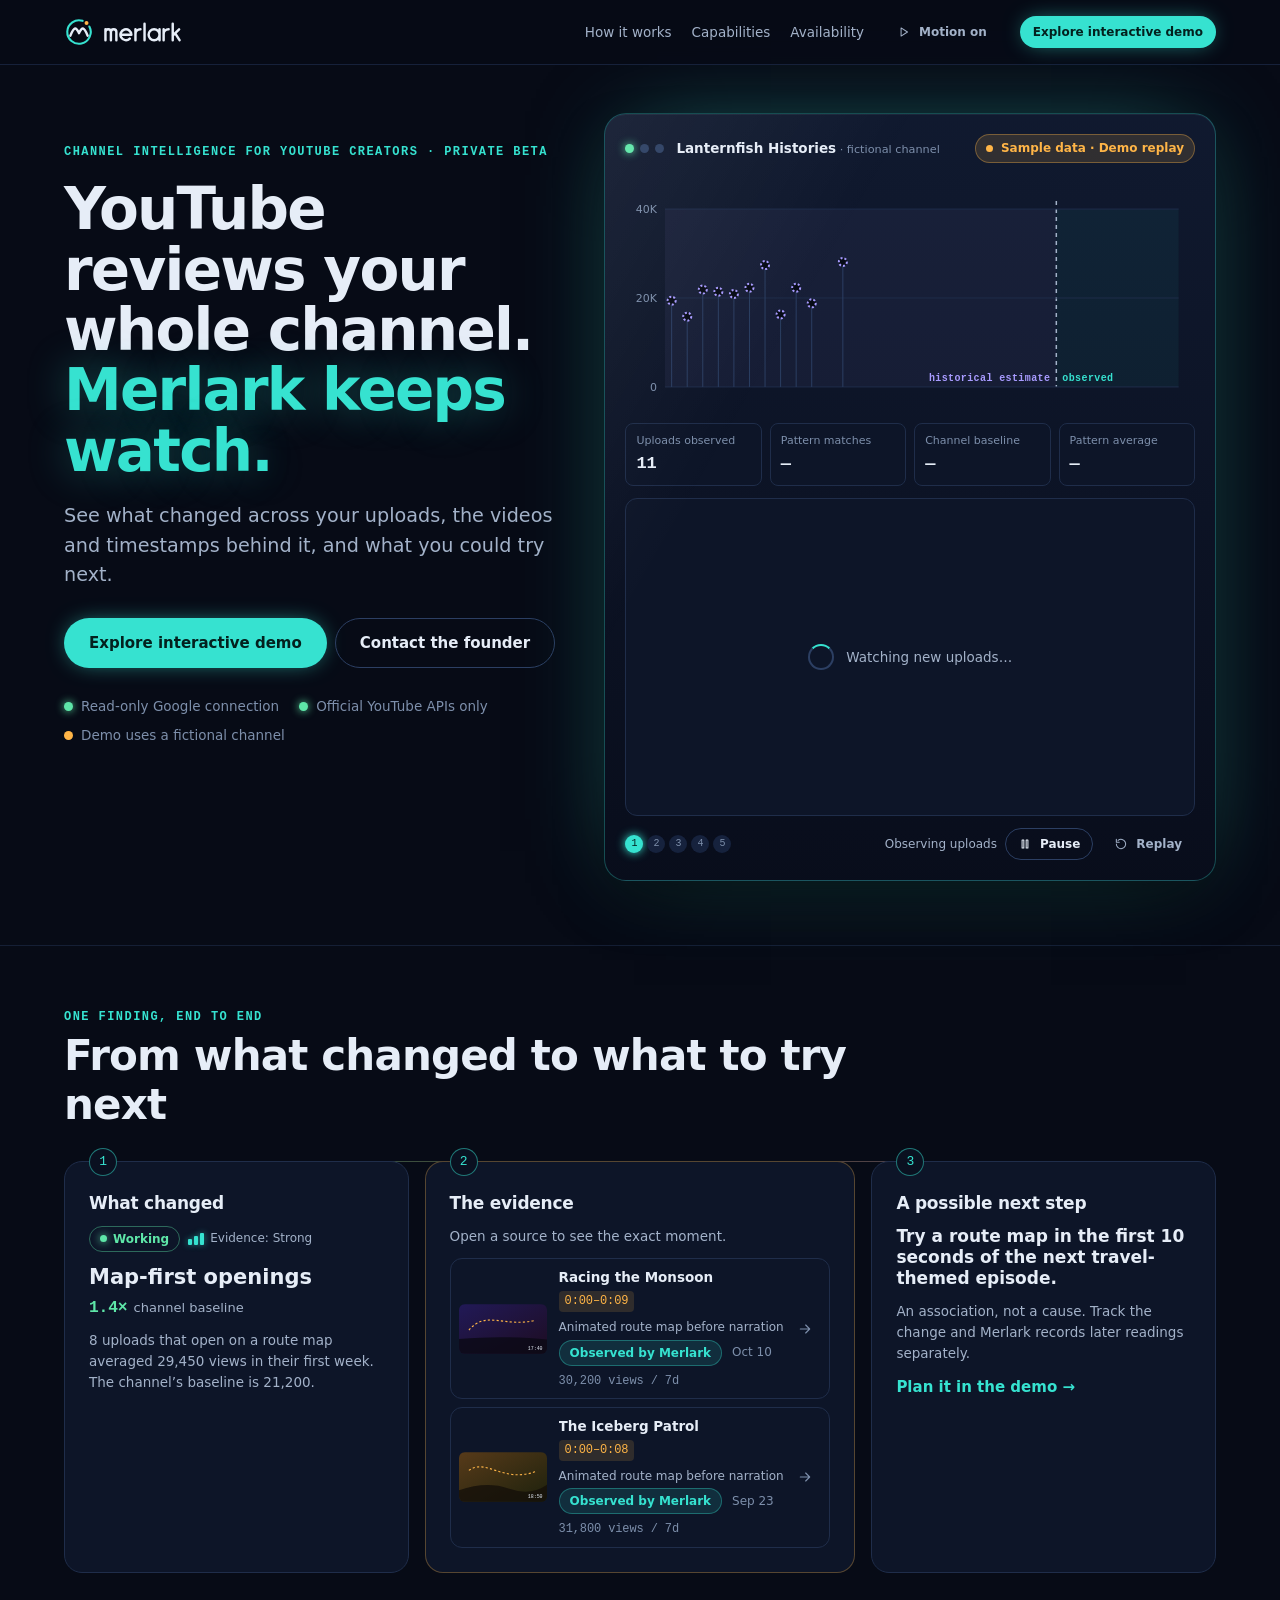
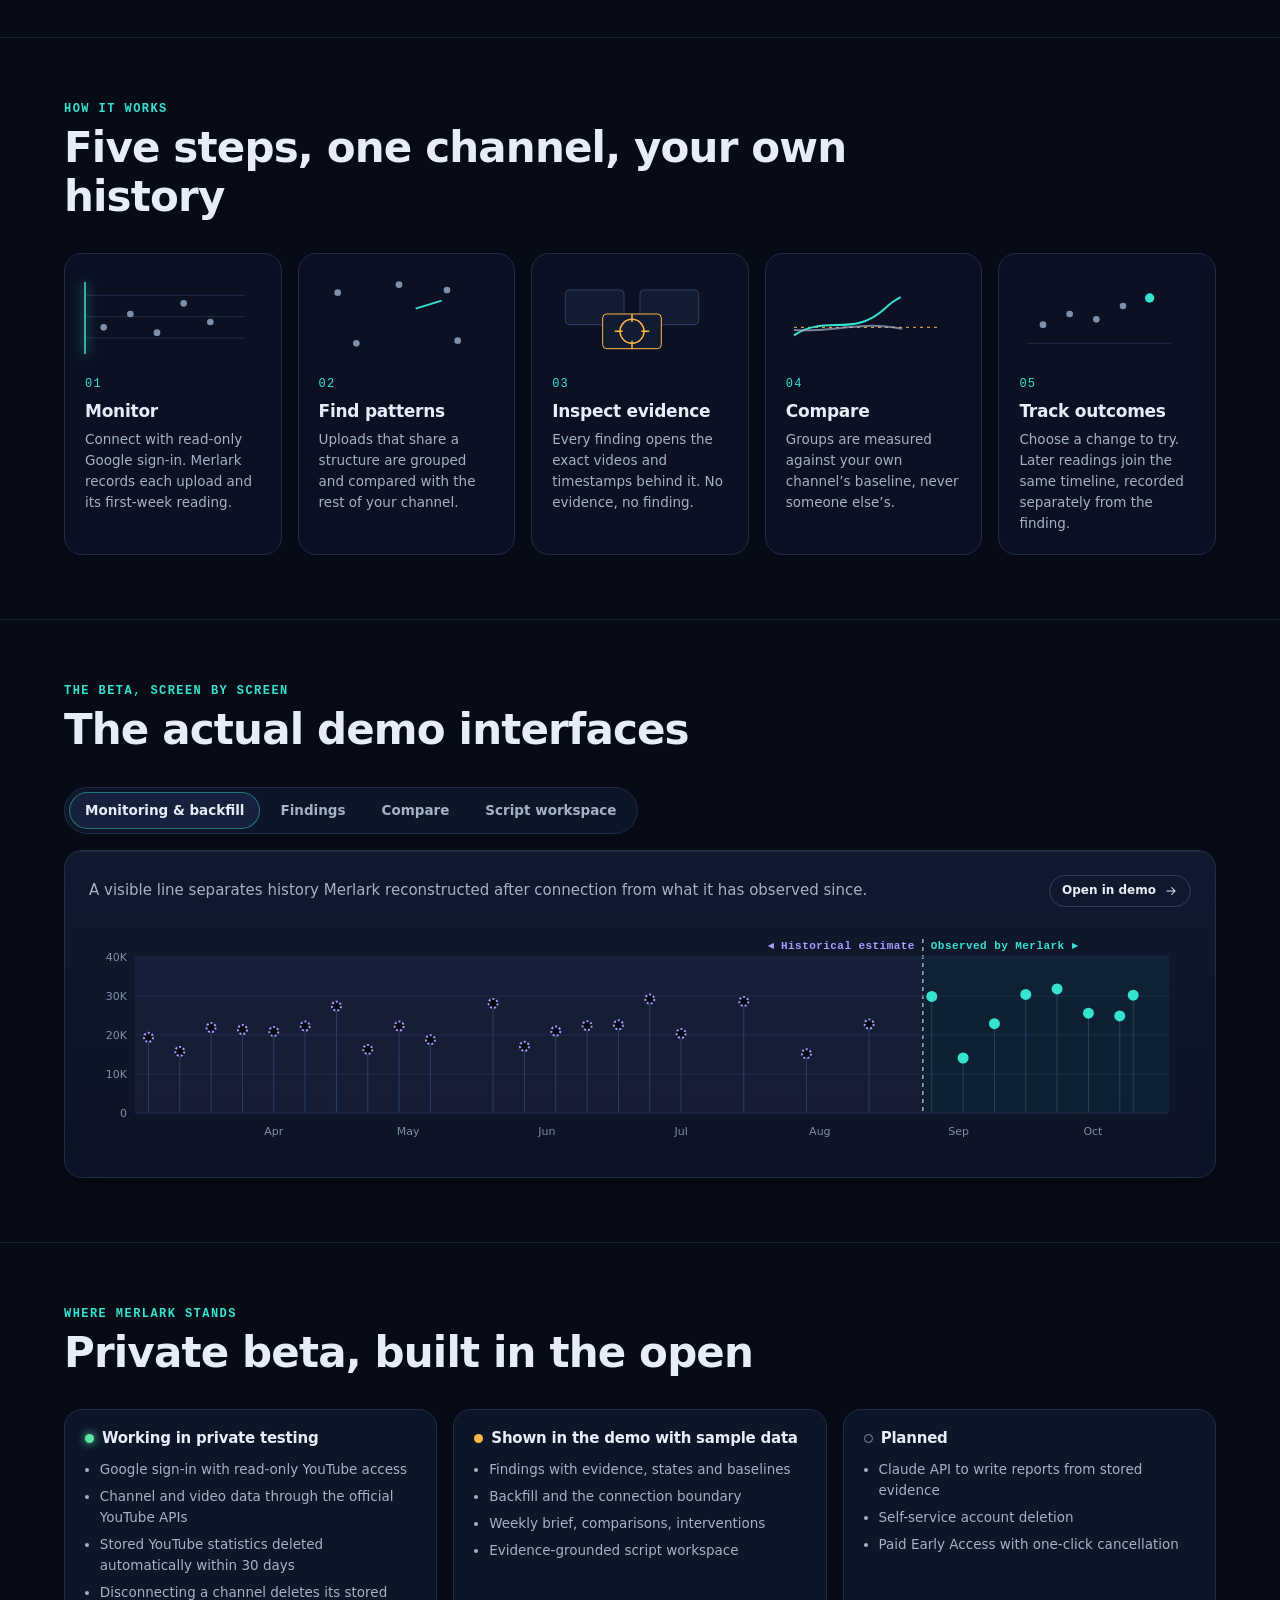
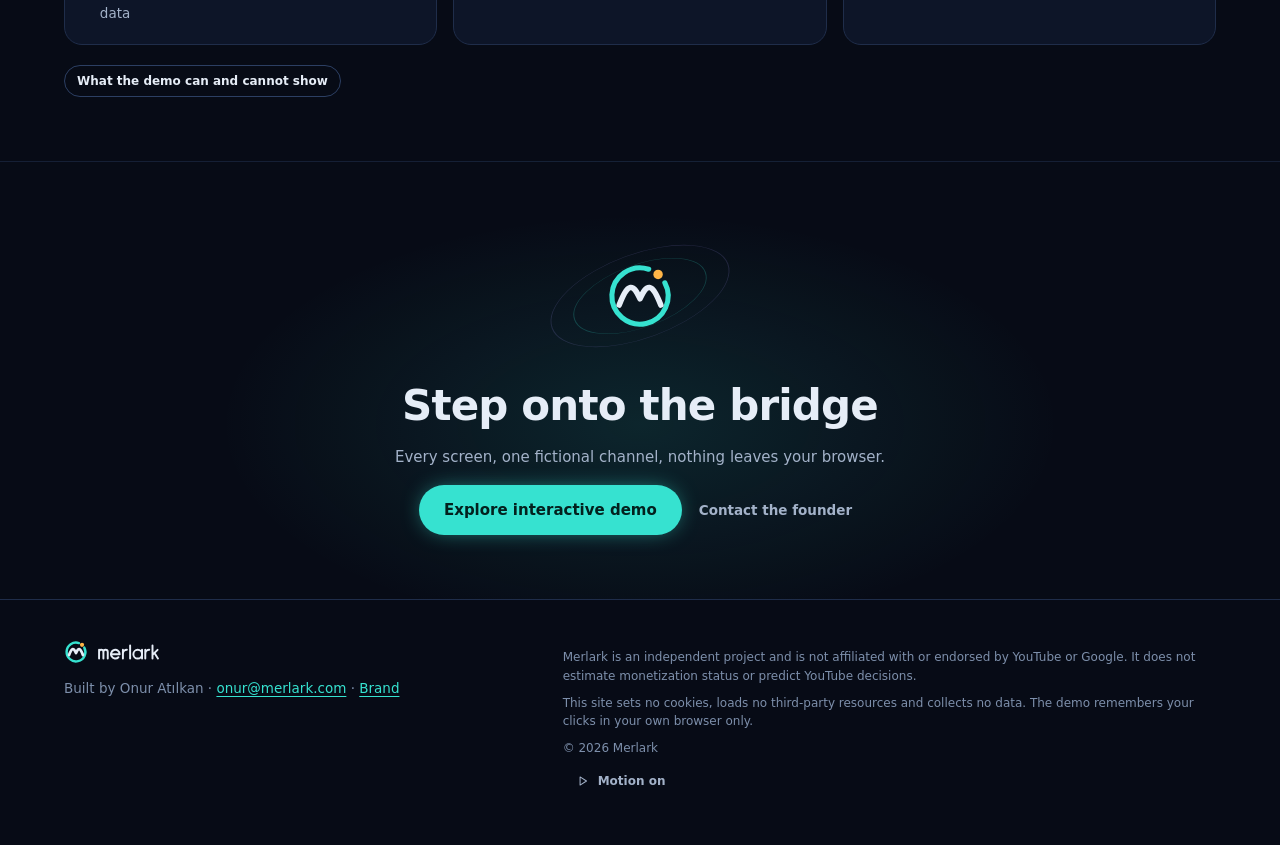
==== commit 941d25a0: "Animated observatory: demo replay hero, ambient field, period-consistent demo, motion polish Source:" ====
--- a/index.html
+++ b/index.html
@@ -6,12 +6,12 @@
 <meta name="color-scheme" content="dark">
 <meta name="theme-color" content="#070b16">
 <title>Merlark</title>
-<meta name="description" content="Merlark watches a YouTube channel's content patterns and shows what changed, with the videos and timestamps behind each observation. In development, private beta. Explore the interactive demo with sample data.">
+<meta name="description" content="Merlark watches a YouTube channel's content patterns and shows what changed, the videos and timestamps behind it, and what to try next. Private beta. Explore the interactive demo with sample data.">
 <meta name="robots" content="index,follow">
 <link rel="canonical" href="https://merlark.com/">
 <meta property="og:type" content="website">
 <meta property="og:title" content="Merlark — YouTube reviews your whole channel. Merlark keeps watch.">
-<meta property="og:description" content="Channel monitoring with evidence for YouTube creators. Explore the interactive demo with sample data.">
+<meta property="og:description" content="See what changed on your channel, the evidence behind it, and what to try next. Explore the interactive demo with sample data.">
 <meta property="og:image" content="https://merlark.com/assets/brand/og-image.png">
 <meta property="og:image:width" content="1200">
 <meta property="og:image:height" content="630">
@@ -21,11 +21,14 @@
 <link rel="icon" href="assets/brand/favicon-32.png" sizes="32x32" type="image/png">
 <link rel="apple-touch-icon" href="assets/brand/apple-touch-icon.png">
 <link rel="manifest" href="site.webmanifest">
+<script>try{if(localStorage.getItem('merlark-motion')==='off')document.documentElement.classList.add('motion-off')}catch(e){}</script>
 <link rel="stylesheet" href="assets/css/tokens.css">
 <link rel="stylesheet" href="assets/css/base.css">
 <link rel="stylesheet" href="assets/css/space.css">
 <link rel="stylesheet" href="demo/css/components.css">
 <link rel="stylesheet" href="demo/css/views.css">
+<link rel="stylesheet" href="assets/css/ambient.css">
+<link rel="stylesheet" href="assets/css/replay.css">
 <link rel="stylesheet" href="assets/css/landing.css">
 </head>
 <body>
@@ -36,140 +39,120 @@
   <div class="wrap head-row">
     <a class="logo" href="./" aria-label="Merlark home" data-logo="lockup"></a>
     <nav class="site-nav" aria-label="Sections">
-      <a href="#journey">How it works</a>
-      <a href="#product">Product</a>
-      <a href="#status">Status</a>
+      <a href="#how">How it works</a>
+      <a href="#capabilities">Capabilities</a>
+      <a href="#availability">Availability</a>
     </nav>
+    <span class="head-motion" id="motion-toggle"></span>
     <a class="btn btn-primary btn-sm demo-cta" href="demo/">Explore interactive demo</a>
   </div>
 </header>
 
 <main id="main">
-  <section class="hero">
+  <section class="hero" aria-labelledby="hero-title">
     <div class="wrap hero-grid">
       <div class="hero-copy">
-        <div class="hero-mark" aria-hidden="true">
-          <div class="orbit-lines"><i style="width:220px;height:220px;--r:220px"></i><i style="width:330px;height:330px;--r:330px"></i></div>
-          <span data-logo="symbol"></span>
+        <p class="eyebrow">Channel intelligence for YouTube creators · Private beta</p>
+        <h1 id="hero-title">YouTube reviews your whole channel. <span class="glow">Merlark keeps watch.</span></h1>
+        <p class="lead">See what changed across your uploads, the videos and timestamps behind it, and what you could try next.</p>
+        <div class="btn-row hero-ctas">
+          <a class="btn btn-primary btn-lg demo-cta" href="demo/">Explore interactive demo</a>
+          <a class="btn btn-ghost btn-lg" href="mailto:onur@merlark.com?subject=Merlark%20beta">Contact the founder</a>
         </div>
-        <p class="eyebrow">Channel monitoring for YouTube creators · Private beta</p>
-        <h1>YouTube reviews your whole channel. <span class="glow">Merlark keeps watch.</span></h1>
-        <p class="lead">Merlark watches the content patterns across your channel and shows what changed, which videos produced each observation, and the timestamps behind it, so your next creative decision starts from evidence.</p>
-        <div class="btn-row">
-          <a class="btn btn-primary btn-lg demo-cta" href="demo/">Explore interactive demo</a>
-          <a class="btn btn-ghost btn-lg" href="#journey">How it works</a>
-        </div>
-        <p class="note">The demo uses sample data from a fictional channel. No account, no sign-in.</p>
+        <ul class="hero-facts">
+          <li><i class="dot built"></i>Read-only Google connection</li>
+          <li><i class="dot built"></i>Official YouTube APIs only</li>
+          <li><i class="dot demo"></i>Demo uses a fictional channel</li>
+        </ul>
       </div>
-      <div class="hero-preview" id="hero-preview" aria-label="Interactive product preview with sample data">
-        <noscript><p class="muted">The interactive preview needs JavaScript. <a href="demo/">Open the demo</a>.</p></noscript>
+      <div class="hero-stage">
+        <div class="stage-orbits" aria-hidden="true"><i class="so so1"></i><i class="so so2"></i><i class="so so3"><b></b></i></div>
+        <div id="replay" class="replay-host" aria-label="Demo replay with sample data"></div>
       </div>
     </div>
   </section>
 
-  <section class="journey" id="journey" aria-labelledby="journey-title">
+  <section class="story" aria-labelledby="story-title">
+    <div class="wrap">
+      <p class="eyebrow">One finding, end to end</p>
+      <h2 id="story-title">From what changed to what to try next</h2>
+      <div class="story-grid" id="story"></div>
+    </div>
+  </section>
+
+  <section class="how" id="how" aria-labelledby="how-title">
     <div class="wrap">
       <p class="eyebrow">How it works</p>
-      <h2 id="journey-title">From connection to outcome, in five steps</h2>
-      <ol class="journey-steps">
-        <li><span class="jn num">01</span><h3>Connect a channel</h3><p>Google sign-in with read-only access. Further permissions only when a feature needs them.</p></li>
-        <li><span class="jn num">02</span><h3>Inspect findings</h3><p>Patterns compared with your channel’s own history, marked working, slipping, neutral, emerging or insufficient evidence.</p></li>
-        <li><span class="jn num">03</span><h3>Explore the evidence</h3><p>Every finding opens the specific videos and timestamps behind it. No evidence, no finding.</p></li>
-        <li><span class="jn num">04</span><h3>Choose an intervention</h3><p>Decide what to try next, or draft a script grounded in your own findings.</p></li>
-        <li><span class="jn num">05</span><h3>Track outcomes</h3><p>Later readings and your own notes are recorded separately, so Merlark never grades its advice with its own signal.</p></li>
+      <h2 id="how-title">Five steps, one channel, your own history</h2>
+      <ol class="how-steps">
+        <li class="fx-host"><svg class="fx fx-sweep" viewBox="0 0 120 64" aria-hidden="true"><g class="grid-lines"><path d="M0 16H120M0 32H120M0 48H120"/></g><g class="pts"><circle cx="14" cy="40" r="2.5"/><circle cx="34" cy="30" r="2.5"/><circle cx="54" cy="44" r="2.5"/><circle cx="74" cy="22" r="2.5"/><circle cx="94" cy="36" r="2.5"/></g><line class="sweep" x1="0" y1="6" x2="0" y2="60"/></svg>
+          <span class="jn num">01</span><h3>Monitor</h3><p>Connect with read-only Google sign-in. Merlark records each upload and its first-week reading.</p></li>
+        <li class="fx-host"><svg class="fx fx-resolve" viewBox="0 0 120 64" aria-hidden="true"><g class="pts"><circle cx="14" cy="14" r="2.5"/><circle cx="96" cy="12" r="2.5"/><circle cx="28" cy="52" r="2.5"/><circle cx="104" cy="50" r="2.5"/><circle cx="60" cy="8" r="2.5"/></g><path class="line" d="M14 44 L40 36 L66 28 L92 20" pathLength="1"/></svg>
+          <span class="jn num">02</span><h3>Find patterns</h3><p>Uploads that share a structure are grouped and compared with the rest of your channel.</p></li>
+        <li class="fx-host"><svg class="fx fx-focus" viewBox="0 0 120 64" aria-hidden="true"><rect class="frame" x="10" y="12" width="44" height="26" rx="3"/><rect class="frame" x="66" y="12" width="44" height="26" rx="3"/><rect class="frame target" x="38" y="30" width="44" height="26" rx="3"/><g class="reticle"><circle cx="60" cy="43" r="9"/><path d="M60 30V36M60 50V56M47 43H53M67 43H73"/></g></svg>
+          <span class="jn num">03</span><h3>Inspect evidence</h3><p>Every finding opens the exact videos and timestamps behind it. No evidence, no finding.</p></li>
+        <li class="fx-host"><svg class="fx fx-align" viewBox="0 0 120 64" aria-hidden="true"><line class="base" x1="6" y1="40" x2="114" y2="40"/><path class="a" d="M6 46 C30 30, 50 48, 74 26 S106 22, 114 20" pathLength="1"/><path class="b" d="M6 42 C30 44, 56 36, 80 40 S106 38, 114 40" pathLength="1"/></svg>
+          <span class="jn num">04</span><h3>Compare</h3><p>Groups are measured against your own channel’s baseline, never someone else’s.</p></li>
+        <li class="fx-host"><svg class="fx fx-join" viewBox="0 0 120 64" aria-hidden="true"><path class="tl" d="M6 52H114"/><g class="old"><circle cx="18" cy="38" r="2.5"/><circle cx="38" cy="30" r="2.5"/><circle cx="58" cy="34" r="2.5"/><circle cx="78" cy="24" r="2.5"/></g><circle class="new" cx="98" cy="18" r="3.5"/><circle class="ring" cx="98" cy="18" r="7"/></svg>
+          <span class="jn num">05</span><h3>Track outcomes</h3><p>Choose a change to try. Later readings join the same timeline, recorded separately from the finding.</p></li>
       </ol>
     </div>
   </section>
 
-  <section class="product" id="product" aria-labelledby="product-title">
+  <section class="capabilities" id="capabilities" aria-labelledby="cap-title">
     <div class="wrap">
-      <p class="eyebrow">The product</p>
-      <h2 id="product-title">Built from the same screens as the demo</h2>
-
-      <div class="feature">
-        <div class="feature-copy">
-          <h3>Reconstructed history, clearly separated</h3>
-          <p>When a channel connects, Merlark rebuilds its past from what is still accessible and draws a visible line at the moment of connection. Left of the line is a historical estimate; right of it is what Merlark observed.</p>
-          <a class="text-link demo-cta" href="demo/#/monitoring">See monitoring and backfill</a>
-        </div>
-        <div class="card feature-visual" id="boundary-visual"></div>
-      </div>
-
-      <div class="feature flip">
-        <div class="feature-copy">
-          <h3>Observation first, interpretation second</h3>
-          <p>What was measured and what it might mean are always shown apart. A finding describes an association with your own baseline, never a cause, and says plainly when evidence is insufficient.</p>
-          <a class="text-link demo-cta" href="demo/#/findings">Open the findings</a>
-        </div>
-        <div class="card feature-visual" id="evidence-visual"></div>
-      </div>
-
-      <div class="feature">
-        <div class="feature-copy">
-          <h3>A script draft that cites its sources</h3>
-          <p>Pick findings, inspect their sources, reorder the outline and export it. Evidence-backed lines keep their citation; structure and weak ideas are labelled as such.</p>
-          <a class="text-link demo-cta" href="demo/#/script">Try the script workspace</a>
-        </div>
-        <div class="card feature-visual" id="script-visual"></div>
-      </div>
+      <p class="eyebrow">The beta, screen by screen</p>
+      <h2 id="cap-title">The actual demo interfaces</h2>
+      <div class="cap" id="cap"></div>
     </div>
   </section>
 
-  <section class="principles-sec" aria-labelledby="principles-title">
+  <section class="availability" id="availability" aria-labelledby="av-title">
     <div class="wrap">
-      <p class="eyebrow">How it is built</p>
-      <h2 id="principles-title">Principles</h2>
-      <ul class="principles">
-        <li><strong>Official APIs only</strong><span>No scraping and no unofficial data sources.</span></li>
-        <li><strong>Least privilege</strong><span>Read-only access, and additional permissions only when a feature that needs them is turned on.</span></li>
-        <li><strong>Observation, not prediction</strong><span>No risk scores, no probabilities, no verdicts. Merlark never says anything about a channel’s monetization status.</span></li>
-        <li><strong>Built with Claude</strong><span>Merlark is developed with Claude Code. Using the Claude API inside the product is planned and not yet built.</span></li>
-      </ul>
+      <p class="eyebrow">Where Merlark stands</p>
+      <h2 id="av-title">Private beta, built in the open</h2>
+      <div class="av-grid">
+        <div class="av-col"><h3><i class="dot built"></i>Working in private testing</h3><ul>
+          <li>Google sign-in with read-only YouTube access</li>
+          <li>Channel and video data through the official YouTube APIs</li>
+          <li>Stored YouTube statistics deleted automatically within 30 days</li>
+          <li>Disconnecting a channel deletes its stored data</li></ul></div>
+        <div class="av-col"><h3><i class="dot demo"></i>Shown in the demo with sample data</h3><ul>
+          <li>Findings with evidence, states and baselines</li>
+          <li>Backfill and the connection boundary</li>
+          <li>Weekly brief, comparisons, interventions</li>
+          <li>Evidence-grounded script workspace</li></ul></div>
+        <div class="av-col"><h3><i class="dot planned"></i>Planned</h3><ul>
+          <li>Claude API to write reports from stored evidence</li>
+          <li>Self-service account deletion</li>
+          <li>Paid Early Access with one-click cancellation</li></ul></div>
+      </div>
+      <button class="btn btn-ghost btn-sm" id="av-details" type="button">What the demo can and cannot show</button>
     </div>
   </section>
 
-  <section class="status" id="status" aria-labelledby="status-title">
-    <div class="wrap">
-      <p class="eyebrow">Where it stands today</p>
-      <h2 id="status-title">An honest split of what exists</h2>
-      <p class="intro">Merlark is built by a solo founder and is being tested privately. The demo shows the full design with sample data; this is what is real.</p>
-      <div class="status-grid">
-        <div class="card"><h3><i class="dot built"></i>Built, in private testing</h3><ul>
-          <li>Google sign-in with a read-only YouTube connection</li>
-          <li>Reading channel and video data through the official YouTube APIs</li>
-          <li>Automatic deletion of stored YouTube statistics within 30 days</li>
-          <li>Disconnecting a channel deletes its stored data</li></ul></div>
-        <div class="card"><h3><i class="dot dev"></i>In development</h3><ul>
-          <li>Evidence-backed findings with video and timestamp citations</li>
-          <li>A visible line between reconstructed history and what Merlark has observed since connection</li>
-          <li>The weekly creator brief</li>
-          <li>Self-service account deletion</li></ul></div>
-        <div class="card"><h3><i class="dot planned"></i>Planned</h3><ul>
-          <li>Script suggestions grounded only in a creator’s own stored findings</li>
-          <li>Using the Claude API to write reports from stored evidence</li>
-          <li>Paid Early Access plan with one-click cancellation</li></ul></div>
+  <section class="final-cta" aria-labelledby="final-title">
+    <div class="wrap final-inner">
+      <div class="final-orbit" aria-hidden="true"><i></i><i></i><span data-logo="symbol-lg"></span></div>
+      <h2 id="final-title">Step onto the bridge</h2>
+      <p class="muted">Every screen, one fictional channel, nothing leaves your browser.</p>
+      <div class="btn-row center">
+        <a class="btn btn-primary btn-lg demo-cta" href="demo/">Explore interactive demo</a>
+        <a class="btn btn-quiet" href="mailto:onur@merlark.com?subject=Merlark%20beta">Contact the founder</a>
       </div>
-      <p class="fine dim">Long-horizon baselines, finding states and comparisons are derived metrics that YouTube’s developer policies allow only after an API audit. Merlark has not received that approval; today it keeps YouTube statistics for no more than 30 days.</p>
-    </div>
-  </section>
-
-  <section class="final-cta">
-    <div class="wrap final-inner">
-      <span data-logo="symbol-lg" aria-hidden="true"></span>
-      <h2>Step onto the bridge</h2>
-      <p class="muted">Explore every screen with a fictional channel’s sample data. Nothing you do there leaves your browser.</p>
-      <a class="btn btn-primary btn-lg demo-cta" href="demo/">Explore interactive demo</a>
     </div>
   </section>
 </main>
 
 <footer class="site-foot">
-  <div class="wrap">
-    <span data-logo="lockup-small"></span>
-    <p>Contact: <a href="mailto:onur@merlark.com">onur@merlark.com</a> · <a href="brand/">Brand</a></p>
-    <p>Merlark is an independent project by Onur Atılkan and is not affiliated with or endorsed by YouTube or Google.</p>
-    <p>This site sets no cookies, loads no third-party resources and collects no data. The demo remembers your clicks in your own browser only.</p>
-    <p>© 2026 Merlark</p>
+  <div class="wrap foot-row">
+    <div><span data-logo="lockup-small"></span>
+      <p>Built by Onur Atılkan · <a href="mailto:onur@merlark.com">onur@merlark.com</a> · <a href="brand/">Brand</a></p></div>
+    <div class="foot-fine">
+      <p>Merlark is an independent project and is not affiliated with or endorsed by YouTube or Google. It does not estimate monetization status or predict YouTube decisions.</p>
+      <p>This site sets no cookies, loads no third-party resources and collects no data. The demo remembers your clicks in your own browser only.</p>
+      <p>© 2026 Merlark</p>
+      <p id="motion-toggle-foot"></p></div>
   </div>
 </footer>
 
--- a/demo/css/components.css
+++ b/demo/css/components.css
@@ -245,3 +245,26 @@
   .curve { stroke-dashoffset: 0; }
 }
 .chart-tip[hidden], [hidden] { display: none !important; }
+
+/* Values that changed animate from where they were (charts.js); they skip the entrance animation. */
+.chart-timeline .dot.moved, .bar.moved { animation: none; }
+.dot.focus circle { r: 9; stroke: var(--amber); fill: var(--amber); filter: drop-shadow(0 0 8px var(--amber)); }
+.dot circle { transition: r var(--t-fast), fill var(--t-med), stroke var(--t-med); }
+.dot { transition: opacity var(--t-med); }
+.ev-list.illuminate .ev-row { animation: illum 900ms var(--ease-out) both; animation-delay: calc(var(--i) * 70ms); }
+@keyframes illum { from { opacity: 0; transform: translateX(-8px); border-color: rgba(54,226,208,0.7); box-shadow: 0 0 24px -8px var(--accent); } }
+.motion-off .ev-list.illuminate .ev-row { animation: none; }
+
+/* Playback: the active evidence window */
+.chip.jump.active { color: var(--accent-ink); background: var(--amber); border-color: var(--amber); box-shadow: 0 0 16px -4px var(--amber); }
+.vp-screen.in-seg .vp-reticle i:first-child { border-color: var(--amber); animation: reticleLock 600ms var(--ease-out); }
+@keyframes reticleLock { from { transform: scale(1.6); opacity: 0; } }
+
+/* Evidence drawer docks: slides in, settles with a short lock-on of its edge. */
+.drawer-panel { transform: translateX(104%) scale(0.98); transform-origin: right center; transition: transform 420ms var(--ease-dock), box-shadow 600ms; }
+.open .drawer-panel { transform: none; box-shadow: var(--shadow-2), -1px 0 0 rgba(54,226,208,0.5), -30px 0 60px -40px var(--accent); }
+.open .drawer-panel::before { content: ""; position: absolute; left: 0; top: 0; bottom: 0; width: 2px; background: linear-gradient(var(--accent), transparent 30%, transparent 70%, var(--accent)); animation: dockEdge 900ms var(--ease-out) both 200ms; }
+@keyframes dockEdge { from { opacity: 0; transform: scaleY(0.2); } to { opacity: 0.8; } }
+.motion-off .drawer-panel, .motion-off .dialog-panel { transition: none; }
+.motion-off .open .drawer-panel::before, .motion-off .main.enter > *, .motion-off .chart-timeline .dot, .motion-off .bar, .motion-off .curve { animation: none !important; }
+.motion-off .curve { stroke-dashoffset: 0; }
--- a/demo/css/views.css
+++ b/demo/css/views.css
@@ -219,3 +219,15 @@
 @media (prefers-reduced-motion: reduce) {
   .onboard-bg .orb, .welcome-orbit .sym, .iv-card, .block, .calib-list li, .ob-card { animation: none !important; }
 }
+
+/* Intervention progress */
+.iv-track { list-style: none; display: flex; gap: 4px; padding: 0; margin: 0; font-size: 10.5px; color: var(--text-dim); }
+.iv-track li { flex: 1; display: flex; flex-direction: column; gap: 4px; min-width: 0; white-space: nowrap; overflow: hidden; text-overflow: ellipsis; }
+.iv-track i { height: 3px; border-radius: 2px; background: var(--surface-3); }
+.iv-track li.done i { background: rgba(94,230,168,0.5); }
+.iv-track li.now { color: var(--text); } .iv-track li.now i { background: var(--accent); box-shadow: 0 0 8px var(--accent); }
+.iv-card.advanced { animation: ivAdvance 1.1s var(--ease-out); }
+.iv-card.advanced .iv-track li.now i { animation: trackFill 700ms var(--ease-out) both 150ms; transform-origin: left; }
+@keyframes ivAdvance { 0% { box-shadow: 0 0 0 0 rgba(54,226,208,0.6); } 40% { box-shadow: 0 0 0 6px rgba(54,226,208,0.15), 0 0 40px -10px var(--accent); } 100% { box-shadow: none; } }
+@keyframes trackFill { from { transform: scaleX(0); } }
+.motion-off .iv-card.advanced, .motion-off .iv-card.advanced .iv-track li.now i { animation: none; }
--- a/assets/css/ambient.css
+++ b/assets/css/ambient.css
@@ -0,0 +1,66 @@
+/* assets/css/ambient.css — quiet analytical environment (level 1 motion) and section effects (level 2). */
+.ambient { position: fixed; inset: 0; z-index: -1; pointer-events: none; overflow: hidden;
+  background-image: linear-gradient(rgba(54,226,208,0.045) 1px, transparent 1px), linear-gradient(90deg, rgba(54,226,208,0.045) 1px, transparent 1px);
+  background-size: 64px 64px; mask-image: radial-gradient(ellipse 80% 70% at 60% 30%, #000 30%, transparent 85%); -webkit-mask-image: radial-gradient(ellipse 80% 70% at 60% 30%, #000 30%, transparent 85%); }
+.ambient-svg { position: absolute; inset: 0; }
+.amb-path { fill: none; stroke: rgba(54,226,208,0.16); stroke-width: 1; stroke-dasharray: 2 6; animation: ambFlow 26s linear infinite; }
+.amb-path.p1 { stroke: rgba(168,155,255,0.14); animation-duration: 34s; }
+.amb-path.p2 { stroke: rgba(255,181,71,0.10); animation-duration: 40s; animation-direction: reverse; }
+@keyframes ambFlow { to { stroke-dashoffset: -100; } }
+.amb-node { fill: rgba(13,21,40,0.9); stroke: rgba(54,226,208,0.28); stroke-width: 1; }
+.amb-node.n1 { stroke: rgba(168,155,255,0.28); } .amb-node.n2 { stroke: rgba(159,176,201,0.22); }
+.amb-wave { fill: none; stroke: rgba(54,226,208,0.14); stroke-width: 1.2; animation: ambDrift 18s ease-in-out infinite alternate; }
+.amb-wave.w2 { stroke: rgba(168,155,255,0.12); animation-duration: 24s; }
+@keyframes ambDrift { to { transform: translate(-24px, 10px); } }
+.amb-trace { fill: none; stroke: rgba(54,226,208,0.45); stroke-width: 1.2; stroke-dasharray: 100; stroke-dashoffset: 100; animation: ambTrace 3.2s ease-in-out forwards; filter: drop-shadow(0 0 4px rgba(54,226,208,0.6)); }
+@keyframes ambTrace { 45% { stroke-dashoffset: 0; opacity: 1; } 100% { stroke-dashoffset: 0; opacity: 0; } }
+.ambient-glows { position: absolute; inset: 0; }
+.amb-glow { position: absolute; width: 220px; height: 220px; margin: -110px 0 0 -110px; border-radius: 50%; background: radial-gradient(circle, rgba(54,226,208,0.22), transparent 65%); animation: ambGlow 1.6s ease-out forwards; }
+@keyframes ambGlow { from { opacity: 0; transform: scale(0.4); } 30% { opacity: 1; } to { opacity: 0; transform: scale(1.1); } }
+
+/* Section effects run only while their section is visible (.live). */
+.fx { display: block; width: 120px; height: 64px; overflow: visible; }
+.fx * { vector-effect: non-scaling-stroke; }
+.fx .grid-lines path, .fx .tl { stroke: var(--line); fill: none; }
+.fx circle { fill: var(--text-dim); }
+.fx-sweep .sweep { stroke: var(--accent); stroke-width: 1.5; filter: drop-shadow(0 0 4px var(--accent)); }
+.live .fx-sweep .sweep { animation: fxSweep 3.6s linear infinite; }
+.live .fx-sweep .pts circle { animation: fxPing 3.6s linear infinite; }
+.fx-sweep .pts circle:nth-child(2) { animation-delay: 0.6s; } .fx-sweep .pts circle:nth-child(3) { animation-delay: 1.2s; } .fx-sweep .pts circle:nth-child(4) { animation-delay: 1.8s; } .fx-sweep .pts circle:nth-child(5) { animation-delay: 2.4s; }
+@keyframes fxSweep { from { transform: translateX(0); } to { transform: translateX(120px); } }
+@keyframes fxPing { 0%, 8% { fill: var(--text-dim); } 12% { fill: var(--accent); r: 4; } 40%, 100% { fill: var(--accent); r: 2.5; } }
+.fx-resolve .line { fill: none; stroke: var(--accent); stroke-width: 2; stroke-dasharray: 1; stroke-dashoffset: 1; }
+.live .fx-resolve .pts circle { animation: fxGather 4.2s var(--ease-out) infinite; }
+.live .fx-resolve .line { animation: fxDraw 4.2s var(--ease-out) infinite; }
+.fx-resolve .pts circle:nth-child(1) { --tx: 0px; --ty: 30px; } .fx-resolve .pts circle:nth-child(2) { --tx: -4px; --ty: 8px; } .fx-resolve .pts circle:nth-child(3) { --tx: 12px; --ty: -16px; } .fx-resolve .pts circle:nth-child(4) { --tx: -12px; --ty: -30px; } .fx-resolve .pts circle:nth-child(5) { --tx: 6px; --ty: 24px; }
+@keyframes fxGather { 0%, 15% { transform: none; fill: var(--text-dim); } 50%, 80% { transform: translate(var(--tx), var(--ty)); fill: var(--accent); } 100% { transform: translate(var(--tx), var(--ty)); opacity: 0; } }
+@keyframes fxDraw { 0%, 45% { stroke-dashoffset: 1; opacity: 0; } 70%, 88% { stroke-dashoffset: 0; opacity: 1; } 100% { opacity: 0; } }
+.fx-focus .frame { fill: var(--surface-2); stroke: var(--line-strong); transition: opacity 400ms; }
+.fx-focus .target { stroke: var(--amber); }
+.fx-focus .reticle { fill: none; stroke: var(--amber); stroke-width: 1.5; transform-origin: 60px 43px; }
+.live .fx-focus .reticle { animation: fxFocus 3.8s var(--ease-out) infinite; }
+.live .fx-focus .frame:not(.target) { animation: fxDim 3.8s ease infinite; }
+@keyframes fxFocus { 0% { transform: scale(2); opacity: 0; } 40%, 85% { transform: scale(1); opacity: 1; } 100% { opacity: 0; } }
+@keyframes fxDim { 0%, 30% { opacity: 1; } 50%, 85% { opacity: 0.35; } 100% { opacity: 1; } }
+.fx-align .base { stroke: var(--amber); stroke-dasharray: 3 4; }
+.fx-align .a, .fx-align .b { fill: none; stroke-width: 2; stroke-dasharray: 1; stroke-dashoffset: 0; }
+.fx-align .a { stroke: var(--accent); } .fx-align .b { stroke: var(--state-neutral); opacity: 0.7; }
+.live .fx-align .a { animation: fxDraw2 4.4s var(--ease-out) infinite; } .live .fx-align .b { animation: fxDraw2 4.4s var(--ease-out) infinite 0.4s; }
+@keyframes fxDraw2 { 0% { stroke-dashoffset: 1; } 50%, 90% { stroke-dashoffset: 0; } 100% { stroke-dashoffset: 0; opacity: 0.2; } }
+.fx-join .new { fill: var(--accent); } .fx-join .ring { fill: none; stroke: var(--accent); opacity: 0; }
+.live .fx-join .new { animation: fxJoin 4s var(--ease-out) infinite; } .live .fx-join .ring { animation: fxRing 4s ease-out infinite; }
+@keyframes fxJoin { 0%, 20% { transform: translate(14px, -14px); opacity: 0; } 45%, 90% { transform: none; opacity: 1; } 100% { opacity: 0; } }
+@keyframes fxRing { 0%, 42% { opacity: 0; transform: scale(0.4); } 55% { opacity: 0.9; } 85%, 100% { opacity: 0; transform: scale(1.6); } }
+.fx-join .ring, .fx-join .new { transform-box: fill-box; transform-origin: center; }
+
+/* Paused when the tab is hidden, static when motion is off. */
+.tab-hidden .ambient *, .tab-hidden .fx *, .tab-hidden .stage-orbits * { animation-play-state: paused !important; }
+.motion-off .ambient *, .motion-off .fx *, .motion-off .stage-orbits *, .motion-off .starfield::before, .motion-off .starfield::after { animation: none !important; }
+.motion-off .fx-resolve .line, .motion-off .fx-align .a, .motion-off .fx-align .b { stroke-dashoffset: 0; opacity: 1; }
+.motion-off .fx-focus .reticle { opacity: 1; }
+@media (prefers-reduced-motion: reduce) {
+  .ambient *, .fx * { animation: none !important; }
+  .fx-resolve .line, .fx-align .a, .fx-align .b { stroke-dashoffset: 0; opacity: 1; }
+}
+@media (max-width: 700px) { .amb-path { animation-duration: 60s; } }
+.fx-focus .reticle circle { fill: none; }
--- a/assets/css/replay.css
+++ b/assets/css/replay.css
@@ -0,0 +1,85 @@
+/* assets/css/replay.css — hero "Demo replay" scene. */
+.replay-host { position: relative; min-width: 0; }
+.rp-frame { position: relative; display: flex; flex-direction: column; gap: var(--s3); padding: var(--s5); border-radius: 22px;
+  background: linear-gradient(180deg, rgba(17,27,49,0.94), rgba(9,14,28,0.94)); border: 1px solid rgba(54,226,208,0.3);
+  box-shadow: var(--shadow-2), 0 0 90px -30px rgba(54,226,208,0.55); transition: opacity 900ms ease; }
+.rp-frame::before { content: ""; position: absolute; inset: 0; border-radius: inherit; pointer-events: none; background: linear-gradient(120deg, rgba(255,255,255,0.06), transparent 30%); }
+.rp-frame.rp-fading .rp-stage, .rp-frame.rp-fading .rp-card, .rp-frame.rp-fading .rp-meters { opacity: 0.25; transition: opacity 1s ease; }
+.rp-bar { display: flex; align-items: center; gap: var(--s3); font-size: var(--fs-sm); }
+.rp-lights { display: flex; gap: 6px; } .rp-lights i { width: 9px; height: 9px; border-radius: 50%; background: var(--line-strong); }
+.rp-lights i:first-child { background: var(--state-working); box-shadow: 0 0 8px var(--state-working); }
+.rp-chan { font-weight: 600; flex: 1; min-width: 0; overflow: hidden; text-overflow: ellipsis; white-space: nowrap; }
+.rp-chan small { color: var(--text-dim); font-weight: 400; }
+.rp-stage { min-height: 200px; }
+.rp-svg { display: block; overflow: visible; }
+.rp-svg text { font: 11px var(--font-body); fill: var(--text-dim); }
+.rp-svg .rp-tiny { font: 600 10px var(--font-mono); letter-spacing: 0.04em; }
+.rp-tiny.hist { fill: var(--prov-historical); } .rp-tiny.obs { fill: var(--prov-observed); }
+.rp-tiny.base, .rp-tiny.mean { opacity: 0; transition: opacity 500ms; }
+.rp-tiny.base { fill: var(--amber); } .rp-tiny.mean { fill: var(--accent-strong); }
+.rp-tiny.on { opacity: 1; }
+.rp-sweep { stroke: var(--accent); stroke-width: 1.5; opacity: 0; filter: drop-shadow(0 0 6px var(--accent)); }
+.rp-base, .rp-mean { stroke-width: 1.6; stroke-dasharray: 1; stroke-dashoffset: 1; }
+.rp-base { stroke: var(--amber); } .rp-mean { stroke: var(--accent-strong); }
+.rp-bracket { opacity: 0; transition: opacity 500ms; } .rp-bracket.on { opacity: 1; }
+.rp-bracket path { fill: none; stroke: var(--text-muted); }
+.rp-svg .rp-mult { font: 700 14px var(--font-mono); fill: var(--state-working); paint-order: stroke; stroke: #0d1528; stroke-width: 5px; stroke-linejoin: round; }
+.rp-dot { opacity: 0; transition: opacity 260ms ease; }
+.rp-dot.on { opacity: 1; }
+.rp-dot circle { stroke-width: 2; transform-box: fill-box; transform-origin: center; transition: transform 300ms var(--ease-out), opacity 400ms; }
+.rp-dot.on circle { animation: rpPop 420ms var(--ease-out); }
+@keyframes rpPop { from { transform: scale(0.2); } 60% { transform: scale(1.5); } }
+.rp-dot.historical circle { fill: var(--space-1); stroke: var(--prov-historical); stroke-dasharray: 2 2; }
+.rp-dot.observed circle { fill: var(--prov-observed); stroke: var(--prov-observed); }
+.rp-dot .stem { stroke: var(--line-strong); }
+.rp-dot.hi circle { fill: var(--accent); stroke: var(--accent-strong); stroke-dasharray: none; transform: scale(1.35); filter: drop-shadow(0 0 6px rgba(54,226,208,0.9)); }
+.rp-dot.hi .stem { stroke: rgba(54,226,208,0.5); }
+.rp-dot.lo { opacity: 0.35; }
+.rp-particle { fill: var(--accent-strong); filter: drop-shadow(0 0 4px var(--accent)); }
+.rp-node { opacity: 0; transition: opacity 500ms; } .rp-node.on { opacity: 1; }
+.rp-node rect { fill: rgba(54,226,208,0.12); stroke: var(--accent); }
+.rp-svg .rp-node text { fill: var(--text); font: 600 11px var(--font-body); }
+.rp-new { opacity: 0; transition: opacity 400ms; } .rp-new.on { opacity: 1; }
+.rp-new circle { fill: none; stroke: var(--amber); stroke-width: 1.5; animation: rpRing 1.4s ease-out infinite; transform-box: fill-box; transform-origin: center; }
+.rp-svg .rp-new text { fill: var(--amber); font: 600 10px var(--font-mono); }
+@keyframes rpRing { from { transform: scale(0.6); opacity: 1; } to { transform: scale(1.6); opacity: 0; } }
+.rp-meters { display: grid; grid-template-columns: repeat(4, minmax(0,1fr)); gap: var(--s2); }
+.rp-meter { display: flex; flex-direction: column; gap: 2px; padding: 8px 10px; border-radius: var(--r-sm); background: var(--surface-1); border: 1px solid var(--line); min-width: 0; }
+.rp-meter span { font-size: 11px; color: var(--text-dim); white-space: nowrap; overflow: hidden; text-overflow: ellipsis; }
+.rp-meter b { font-size: var(--fs-lg); font-weight: 600; }
+.rp-card { min-height: 318px; padding: var(--s4); border-radius: var(--r-md); border: 1px solid var(--line); background: var(--surface-1); display: flex; flex-direction: column; gap: var(--s2); }
+.rp-card.waiting { flex-direction: row; align-items: center; justify-content: center; gap: var(--s3); font-size: var(--fs-sm); }
+.rp-scan { width: 26px; height: 26px; border-radius: 50%; border: 2px solid var(--line-strong); border-top-color: var(--accent); animation: spin 0.9s linear infinite; flex: none; }
+.rp-card.resolved { border-color: rgba(54,226,208,0.45); box-shadow: 0 0 40px -18px var(--accent); animation: rpResolve 600ms var(--ease-out); }
+@keyframes rpResolve { from { opacity: 0; transform: translateY(8px) scale(0.98); filter: blur(4px); } }
+.rp-card-top { display: flex; flex-wrap: wrap; align-items: center; gap: var(--s2); }
+.rp-card h3 { font-size: var(--fs-xl); display: flex; flex-wrap: wrap; align-items: baseline; gap: var(--s2); }
+.rp-measure { font-size: var(--fs-sm); color: var(--text-muted); }
+.rp-ev { display: flex; flex-direction: column; gap: 6px; font-size: var(--fs-xs); }
+.rp-ev-chip { display: flex; align-items: center; gap: var(--s2); padding: 7px 10px; border-radius: var(--r-sm); border: 1px solid var(--line-strong); background: var(--surface-2); color: var(--text); cursor: pointer; text-align: left; font-size: var(--fs-sm); animation: rpChip 500ms var(--ease-out) both; animation-delay: calc(var(--i) * 140ms); transition: border-color var(--t-fast), transform var(--t-fast); min-width: 0; }
+.rp-ev-chip:hover, .rp-ev-chip:focus-visible { border-color: var(--amber); transform: translateX(2px); }
+.rp-ev-title { flex: 1; min-width: 0; overflow: hidden; text-overflow: ellipsis; white-space: nowrap; }
+@keyframes rpChip { from { opacity: 0; transform: translateY(6px); } }
+.rp-more { font-size: var(--fs-sm); color: var(--text-muted); }
+.rp-more summary { cursor: pointer; color: var(--text); font-weight: 600; }
+.rp-more p { margin-top: 6px; }
+.rp-foot { display: flex; align-items: center; justify-content: space-between; gap: var(--s3); flex-wrap: wrap; }
+.rp-steps { list-style: none; display: flex; gap: 4px; padding: 0; margin: 0; }
+.rp-steps li { display: flex; align-items: center; gap: 6px; font-size: 11px; color: var(--text-dim); }
+.rp-steps li span.num { width: 18px; height: 18px; display: grid; place-items: center; border-radius: 50%; background: var(--surface-3); font-size: 10px; transition: background var(--t-med), color var(--t-med); }
+.rp-steps li .rp-step-label { display: none; }
+.rp-steps li.done span.num { background: rgba(94,230,168,0.25); color: var(--state-working); }
+.rp-steps li.now span.num { background: var(--accent); color: var(--accent-ink); box-shadow: 0 0 10px var(--accent); }
+.rp-ctl { display: flex; align-items: center; gap: var(--s2); }
+.rp-status { font-size: var(--fs-xs); color: var(--text-muted); min-width: 0; }
+.rp-frame.paused .rp-status::after { content: " · paused"; color: var(--amber); }
+.rp-frame.paused *, .tab-hidden .rp-frame * { animation-play-state: paused !important; }
+.rp-frame.static * { animation: none !important; }
+@media (max-width: 640px) {
+  .rp-frame { padding: var(--s4); }
+  .rp-card { min-height: 360px; }
+  .rp-meters { grid-template-columns: repeat(2, minmax(0,1fr)); }
+  .rp-foot { flex-direction: column; align-items: stretch; }
+  .rp-ctl { justify-content: space-between; }
+}
+@media (prefers-reduced-motion: reduce) { .rp-frame * { animation: none !important; } }
--- a/assets/css/landing.css
+++ b/assets/css/landing.css
@@ -1,127 +1,144 @@
-/* assets/css/landing.css — marketing page layout. Shares tokens, base and demo components. */
-.wrap { max-width: 1180px; margin: 0 auto; padding: 0 var(--s6); }
+/* assets/css/landing.css — marketing page composition. Shares tokens, base and demo components. */
+.wrap { max-width: 1200px; margin: 0 auto; padding: 0 var(--s6); }
 .skip { position: absolute; left: 12px; top: -60px; z-index: 300; padding: 8px 14px; border-radius: 8px; background: var(--accent); color: var(--accent-ink); font-weight: 600; }
 .skip:focus { top: 12px; }
 
 .site-head { position: sticky; top: 0; z-index: 40; background: rgba(7,11,22,0.78); backdrop-filter: blur(14px); border-bottom: 1px solid rgba(31,45,74,0.7); }
-.head-row { display: flex; align-items: center; gap: var(--s6); min-height: 64px; }
+.head-row { display: flex; align-items: center; gap: var(--s5); min-height: 64px; }
 .site-nav { display: flex; gap: var(--s5); margin-left: auto; }
 .site-nav a { color: var(--text-muted); text-decoration: none; font-size: var(--fs-sm); font-weight: 500; }
 .site-nav a:hover { color: var(--text); }
+.logo .sym .body, .final-inner .body, .dock-overlay .body { fill: var(--amber); }
+.final-inner .wings, .dock-overlay .wings { stroke: var(--text); }
 
-.hero { padding: var(--s12) 0 var(--s16); position: relative; }
-.hero-grid { display: grid; grid-template-columns: minmax(0, 1fr) minmax(0, 1.08fr); gap: var(--s10); align-items: center; }
+/* Hero: stable copy on the left, the moving instrument on the right. */
+main { overflow-x: clip; }
+.hero { padding: var(--s12) 0 var(--s16); }
+.hero-grid { display: grid; grid-template-columns: minmax(0, 0.9fr) minmax(0, 1.1fr); gap: var(--s10); align-items: start; }
+.hero-copy { padding-top: var(--s8); }
 .hero-copy { display: flex; flex-direction: column; gap: var(--s5); }
-.hero-mark { position: relative; width: 96px; height: 96px; color: var(--accent); margin-bottom: var(--s2); }
-.hero-mark .orbit-lines { inset: -120px; }
-.hero-mark .orbit-lines i::after { animation: orbit 14s linear infinite; }
-.hero-mark .orbit-lines i:nth-child(2)::after { animation-duration: 22s; background: var(--violet); box-shadow: 0 0 10px var(--violet); }
-@keyframes orbit { to { transform: rotate(360deg); } }
-.logo .sym .body, .hero-mark .body, .final-inner .body, .dock-overlay .body { fill: var(--amber); }
-.hero-mark .wings, .final-inner .wings, .dock-overlay .wings { stroke: var(--text); }
-.hero-mark .sym { filter: drop-shadow(0 0 22px rgba(54,226,208,0.45)); animation: floaty 7s ease-in-out infinite; }
-@keyframes floaty { 50% { transform: translateY(-6px); } }
-.hero h1 { font-size: var(--fs-3xl); letter-spacing: -0.025em; }
-.hero h1 .glow { color: var(--accent); text-shadow: 0 0 40px rgba(54,226,208,0.35); }
-.hero .lead { font-size: var(--fs-lg); color: var(--text-muted); max-width: 36em; }
-.hero .note { font-size: var(--fs-sm); color: var(--text-dim); }
-
-/* Hero preview frame */
-.hero-preview { min-width: 0; }
-.hp-frame { position: relative; display: flex; flex-direction: column; gap: var(--s4); padding: var(--s5); border-radius: 22px;
-  background: linear-gradient(180deg, rgba(17,27,49,0.92), rgba(10,16,32,0.92)); border: 1px solid rgba(54,226,208,0.3);
-  box-shadow: var(--shadow-2), 0 0 90px -30px rgba(54,226,208,0.55); overflow: hidden; }
-.hp-frame::before { content: ""; position: absolute; inset: 0; border-radius: inherit; pointer-events: none; background: linear-gradient(120deg, rgba(255,255,255,0.06), transparent 30%); }
-.hp-bar { display: flex; align-items: center; gap: var(--s3); font-size: var(--fs-sm); }
-.hp-lights { display: flex; gap: 6px; } .hp-lights i { width: 9px; height: 9px; border-radius: 50%; background: var(--line-strong); }
-.hp-lights i:first-child { background: var(--state-working); box-shadow: 0 0 8px var(--state-working); }
-.hp-chan { font-weight: 600; flex: 1; min-width: 0; overflow: hidden; text-overflow: ellipsis; white-space: nowrap; }
+.hero h1 { font-size: clamp(36px, 4.6vw, 58px); letter-spacing: -0.03em; line-height: 1.04; }
+.hero h1 .glow { display: block; color: var(--accent); text-shadow: 0 0 40px rgba(54,226,208,0.35); }
+.hero .lead { font-size: clamp(17px, 1.5vw, 20px); color: var(--text-muted); max-width: 30em; }
+.hero-ctas { margin-top: var(--s2); }
+.hero-facts { list-style: none; padding: 0; margin: var(--s2) 0 0; display: flex; flex-wrap: wrap; gap: var(--s2) var(--s5); font-size: var(--fs-sm); color: var(--text-dim); }
+.hero-facts li { display: flex; align-items: center; gap: 8px; }
+.hero-stage { position: relative; min-width: 0; }
+.stage-orbits { position: absolute; inset: -60px -40px; pointer-events: none; z-index: -1; }
+.so { position: absolute; left: 50%; top: 50%; border-radius: 50%; border: 1px solid rgba(54,226,208,0.12); transform: translate(-50%, -50%) rotate(-14deg) scaleY(0.5); }
+.so1 { width: 115%; aspect-ratio: 1; } .so2 { width: 140%; aspect-ratio: 1; border-color: rgba(168,155,255,0.1); } .so3 { width: 165%; aspect-ratio: 1; border-color: rgba(54,226,208,0.06); animation: orbitTurn 70s linear infinite; }
+.so3 b { position: absolute; top: -4px; left: 50%; width: 8px; height: 8px; border-radius: 50%; background: var(--amber); box-shadow: 0 0 14px var(--amber); }
+@keyframes orbitTurn { to { transform: translate(-50%, -50%) rotate(346deg) scaleY(0.5); } }
 .demo-pill { display: inline-flex; align-items: center; gap: var(--s2); padding: 4px 10px; border-radius: var(--r-pill); background: var(--amber-soft); color: var(--amber); border: 1px solid rgba(255,181,71,0.35); font-size: var(--fs-xs); font-weight: 600; white-space: nowrap; }
 .demo-pill i { width: 7px; height: 7px; border-radius: 50%; background: var(--amber); }
-.hp-radar { position: absolute; right: -40px; top: -40px; width: 160px; height: 160px; opacity: 0.35; pointer-events: none; }
-.hp-tabs { display: flex; gap: 6px; overflow-x: auto; padding-bottom: 4px; scrollbar-width: thin; }
-.hp-tab { display: inline-flex; align-items: center; gap: 8px; padding: 6px 10px 6px 6px; border-radius: var(--r-pill); background: var(--surface-1); border: 1px solid var(--line); color: var(--text-muted); font-size: var(--fs-xs); cursor: pointer; white-space: nowrap; transition: border-color var(--t-fast), background var(--t-fast); }
-.hp-tab:hover { color: var(--text); border-color: var(--line-strong); }
-.hp-tab.on { background: var(--surface-3); color: var(--text); border-color: rgba(54,226,208,0.6); box-shadow: 0 0 0 3px var(--accent-soft); }
-.hp-tab .chip { padding: 1px 8px; }
-.hp-title { display: flex; justify-content: space-between; align-items: center; gap: var(--s3); flex-wrap: wrap; }
-.hp-title h3 { font-size: var(--fs-xl); }
-.hp-panel { display: flex; flex-direction: column; gap: var(--s2); animation: dock var(--t-slow) var(--ease-out); }
-.hp-panel .oi { margin: 0; }
-.hp-chart { min-height: 170px; }
-.hp-cta { align-self: flex-start; }
-@keyframes dock { from { opacity: 0; transform: translateY(8px); } }
+.dot { width: 9px; height: 9px; border-radius: 50%; display: inline-block; flex: none; }
+.dot.built { background: var(--state-working); box-shadow: 0 0 8px var(--state-working); }
+.dot.demo { background: var(--amber); } .dot.planned { border: 1px solid var(--text-dim); }
 
-/* Sections */
-section h2 { font-size: clamp(26px, 3.4vw, 40px); margin: var(--s2) 0 var(--s6); }
-.journey, .product, .principles-sec, .status { padding: var(--s16) 0; border-top: 1px solid rgba(31,45,74,0.6); }
-.journey-steps { list-style: none; padding: 0; margin: 0; display: grid; grid-template-columns: repeat(5, minmax(0, 1fr)); gap: var(--s4); position: relative; }
-.journey-steps::before { content: ""; position: absolute; left: 8%; right: 8%; top: 22px; height: 1px; background: linear-gradient(90deg, transparent, var(--accent), var(--violet), var(--amber), transparent); opacity: 0.5; }
-.journey-steps li { position: relative; display: flex; flex-direction: column; gap: var(--s2); }
-.jn { display: grid; place-items: center; width: 44px; height: 44px; border-radius: 50%; background: var(--space-2); border: 1px solid rgba(54,226,208,0.5); color: var(--accent); font-weight: 600; box-shadow: 0 0 20px -6px var(--accent); }
-.journey-steps h3 { font-size: var(--fs-lg); margin-top: var(--s2); }
-.journey-steps p { color: var(--text-muted); font-size: var(--fs-sm); }
-.feature { display: grid; grid-template-columns: minmax(0, 0.8fr) minmax(0, 1.2fr); gap: var(--s10); align-items: center; padding: var(--s8) 0; }
-.feature.flip { grid-template-columns: minmax(0, 1.2fr) minmax(0, 0.8fr); }
-.feature.flip .feature-copy { order: 2; }
-.feature-copy { display: flex; flex-direction: column; gap: var(--s3); }
-.feature-copy h3 { font-size: var(--fs-2xl); }
-.feature-copy p { color: var(--text-muted); }
-.text-link { font-weight: 600; text-decoration: none; }
-.text-link::after { content: " →"; }
-.feature-visual { display: flex; flex-direction: column; gap: var(--s3); }
-.ins-note { display: flex; flex-wrap: wrap; gap: 6px; align-items: center; font-size: var(--fs-sm); color: var(--text-muted); }
+section h2 { font-size: clamp(28px, 3.4vw, 42px); letter-spacing: -0.02em; margin: var(--s2) 0 var(--s8); max-width: 20em; }
+.story, .how, .capabilities, .availability { padding: var(--s16) 0; border-top: 1px solid rgba(31,45,74,0.6); }
+
+/* Story strip */
+.story-grid { display: grid; grid-template-columns: minmax(0, 1fr) minmax(0, 1.25fr) minmax(0, 1fr); gap: var(--s4); align-items: stretch; position: relative; }
+.story-grid::before { content: ""; position: absolute; left: 8%; right: 8%; top: 0; height: 1px; background: linear-gradient(90deg, var(--accent), var(--amber), var(--violet)); opacity: 0.35; }
+.story-card { position: relative; display: flex; flex-direction: column; gap: var(--s3); padding: var(--s6); border-radius: var(--r-lg); background: var(--surface-1); border: 1px solid var(--line); }
+.story-n { position: absolute; top: -14px; left: var(--s6); width: 28px; height: 28px; display: grid; place-items: center; border-radius: 50%; background: var(--space-2); border: 1px solid rgba(54,226,208,0.5); color: var(--accent); font-size: 13px; }
+.story-card h3 { font-size: var(--fs-lg); margin-top: var(--s2); }
+.story-big { font: 700 var(--fs-xl)/1.25 var(--font-display); display: flex; flex-wrap: wrap; align-items: baseline; gap: var(--s2); }
+.story-big.small { font-size: var(--fs-lg); }
+.story-card .muted { font-size: var(--fs-sm); }
+.source-focus { border-color: rgba(255,181,71,0.3); }
+.source-focus::after { content: ""; position: absolute; inset: -1px; border-radius: inherit; pointer-events: none; border: 1px solid var(--amber); opacity: 0; }
+.live.source-focus::after { animation: srcFocus 4.5s ease-in-out infinite; }
+@keyframes srcFocus { 0%, 60%, 100% { opacity: 0; box-shadow: none; } 75% { opacity: 0.8; box-shadow: 0 0 30px -10px var(--amber); } }
+
+/* How it works */
+.how-steps { list-style: none; padding: 0; margin: 0; display: grid; grid-template-columns: repeat(5, minmax(0, 1fr)); gap: var(--s4); }
+.how-steps li { display: flex; flex-direction: column; gap: var(--s2); padding: var(--s5); border-radius: var(--r-lg); background: rgba(13,21,40,0.7); border: 1px solid var(--line); }
+.how-steps .fx { margin-bottom: var(--s2); width: 100%; max-width: 160px; height: auto; aspect-ratio: 120 / 64; }
+.jn { font-size: var(--fs-xs); color: var(--accent); letter-spacing: 0.1em; }
+.how-steps h3 { font-size: var(--fs-lg); }
+.how-steps p { color: var(--text-muted); font-size: var(--fs-sm); }
+
+/* Capability tabs */
+.cap-tabs { display: flex; flex-wrap: wrap; gap: 4px; padding: 4px; border-radius: var(--r-pill); background: var(--surface-1); border: 1px solid var(--line); width: max-content; max-width: 100%; margin-bottom: var(--s4); }
+.cap-tabs button { padding: 8px 16px; border-radius: var(--r-pill); color: var(--text-muted); font-weight: 600; font-size: var(--fs-sm); background: transparent; border: 0; cursor: pointer; }
+.cap-tabs button.on { background: var(--surface-3); color: var(--text); box-shadow: inset 0 0 0 1px rgba(54,226,208,0.45); }
+.cap-panel { overflow: hidden; }
+.cap-head { display: flex; justify-content: space-between; align-items: center; gap: var(--s4); flex-wrap: wrap; margin-bottom: var(--s4); }
+.cap-text { max-width: 52em; }
+.cap-body { min-height: 230px; }
+.cap-body.swap > * { animation: capIn 420ms var(--ease-out); }
+@keyframes capIn { from { opacity: 0; transform: translateY(8px); } }
+.cap-findings { display: grid; grid-template-columns: repeat(auto-fill, minmax(230px, 1fr)); gap: var(--s3); }
+.cap-panel[data-fx="sweep-overlay"]::after { content: ""; position: absolute; top: 90px; bottom: 30px; left: 0; width: 2px; background: var(--accent); box-shadow: 0 0 14px var(--accent); opacity: 0; pointer-events: none; }
+.live.cap-panel[data-fx="sweep-overlay"]::after { animation: capSweep 6s linear infinite; }
+@keyframes capSweep { 0% { transform: translateX(60px); opacity: 0; } 8% { opacity: 0.7; } 85% { opacity: 0.7; } 100% { transform: translateX(min(1100px, 90vw)); opacity: 0; } }
+.cap-panel[data-fx="trace-overlay"] .bar.base { animation: none; }
+.live.cap-panel[data-fx="trace-overlay"] .bar:not(.base) { animation: grow 900ms var(--ease-out) both, barGlow 4s ease-in-out infinite 1s; }
+@keyframes barGlow { 50% { filter: drop-shadow(0 0 6px rgba(54,226,208,0.6)); } }
 .blocks.mini .block { grid-template-columns: 1fr; }
 .blocks.mini .block > span { display: none; }
-.principles { list-style: none; padding: 0; margin: 0; display: grid; grid-template-columns: repeat(4, minmax(0, 1fr)); gap: var(--s4); }
-.principles li { display: flex; flex-direction: column; gap: var(--s2); padding: var(--s5); border-radius: var(--r-lg); background: var(--surface-1); border: 1px solid var(--line); border-top: 2px solid rgba(54,226,208,0.5); }
-.principles span { color: var(--text-muted); font-size: var(--fs-sm); }
-.status .intro { color: var(--text-muted); max-width: 44em; margin: calc(-1 * var(--s3)) 0 var(--s6); }
-.status-grid { display: grid; grid-template-columns: repeat(3, minmax(0, 1fr)); gap: var(--s4); }
-.status-grid h3 { font-size: var(--fs-md); display: flex; gap: var(--s2); align-items: center; margin-bottom: var(--s3); }
-.status-grid ul { margin: 0; padding-left: 1.1em; color: var(--text-muted); font-size: var(--fs-sm); display: flex; flex-direction: column; gap: 6px; }
-.dot { width: 9px; height: 9px; border-radius: 50%; display: inline-block; }
-.dot.built { background: var(--state-working); box-shadow: 0 0 8px var(--state-working); } .dot.dev { background: var(--amber); } .dot.planned { border: 1px solid var(--text-dim); }
+
+/* Availability */
+.av-grid { display: grid; grid-template-columns: repeat(3, minmax(0, 1fr)); gap: var(--s4); margin-bottom: var(--s5); }
+.av-col { padding: var(--s5); border-radius: var(--r-lg); background: var(--surface-1); border: 1px solid var(--line); }
+.av-col h3 { font-size: var(--fs-md); display: flex; gap: var(--s2); align-items: center; margin-bottom: var(--s3); }
+.av-col ul { margin: 0; padding-left: 1.1em; color: var(--text-muted); font-size: var(--fs-sm); display: flex; flex-direction: column; gap: 6px; }
+
+/* Final CTA */
 .final-cta { padding: var(--s16) 0; border-top: 1px solid rgba(31,45,74,0.6); background: radial-gradient(600px 300px at 50% 60%, rgba(54,226,208,0.12), transparent 70%); }
 .final-inner { display: flex; flex-direction: column; align-items: center; text-align: center; gap: var(--s4); color: var(--accent); }
 .final-inner h2 { color: var(--text); margin: 0; }
+.final-orbit { position: relative; width: 140px; height: 140px; display: grid; place-items: center; }
+.final-orbit i { position: absolute; inset: 0; border-radius: 50%; border: 1px solid rgba(54,226,208,0.22); transform: rotate(-20deg) scaleY(0.45); }
+.final-orbit i + i { inset: -24px; border-color: rgba(168,155,255,0.16); animation: orbitSpinSm 40s linear infinite; }
+@keyframes orbitSpinSm { to { transform: rotate(340deg) scaleY(0.45); } }
+.btn-row.center { justify-content: center; }
+.text-link { font-weight: 600; text-decoration: none; }
+.text-link::after { content: " →"; }
+
 .site-foot { padding: var(--s10) 0 var(--s12); border-top: 1px solid var(--line); color: var(--text-dim); font-size: var(--fs-sm); }
-.site-foot .wrap { display: flex; flex-direction: column; gap: var(--s2); }
-.site-foot .logo { margin-bottom: var(--s2); }
+.foot-row { display: grid; grid-template-columns: minmax(0, 1fr) minmax(0, 1.4fr); gap: var(--s8); }
+.foot-row p { margin-top: var(--s2); }
+.foot-fine p { font-size: var(--fs-xs); }
 
-/* Reveal + docking transition */
-.reveal { opacity: 0; transform: translateY(18px); transition: opacity 700ms var(--ease-out), transform 700ms var(--ease-out); }
+/* Entrances and the docking transition */
+.reveal { opacity: 0; transform: translateY(16px); transition: opacity 600ms var(--ease-out), transform 600ms var(--ease-out); }
 .reveal.in { opacity: 1; transform: none; }
-.journey-steps li.reveal:nth-child(2) { transition-delay: 80ms; } .journey-steps li.reveal:nth-child(3) { transition-delay: 160ms; }
-.journey-steps li.reveal:nth-child(4) { transition-delay: 240ms; } .journey-steps li.reveal:nth-child(5) { transition-delay: 320ms; }
-.dock-overlay { position: fixed; inset: 0; z-index: 500; display: grid; place-items: center; pointer-events: none; opacity: 0; color: var(--accent);
-  background: radial-gradient(circle at 50% 50%, rgba(10,16,32,0.6), var(--space-1) 60%); transition: opacity 300ms; }
-.dock-overlay .sym { transform: scale(0.6); }
+.how-steps li.reveal:nth-child(2) { transition-delay: 70ms; } .how-steps li.reveal:nth-child(3) { transition-delay: 140ms; }
+.how-steps li.reveal:nth-child(4) { transition-delay: 210ms; } .how-steps li.reveal:nth-child(5) { transition-delay: 280ms; }
+.dock-overlay { position: fixed; inset: 0; z-index: 500; display: grid; place-items: center; pointer-events: none; opacity: 0; color: var(--accent); background: radial-gradient(circle at 50% 50%, rgba(10,16,32,0.6), var(--space-1) 60%); transition: opacity 200ms; }
 body.docking .dock-overlay { opacity: 1; }
-body.docking .dock-overlay .sym { animation: dockZoom 650ms var(--ease-dock) forwards; }
-@keyframes dockZoom { 0% { transform: scale(0.6) rotate(0); } 70% { transform: scale(1.4) rotate(-20deg); filter: drop-shadow(0 0 30px var(--accent)); } 100% { transform: scale(9) rotate(-30deg); opacity: 0; } }
+body.docking .dock-overlay .sym { animation: dockZoom 380ms var(--ease-dock) forwards; }
+@keyframes dockZoom { from { transform: scale(0.7); } to { transform: scale(4); opacity: 0; } }
 
+.motion-off .so3, .motion-off .final-orbit i, .motion-off .source-focus::after, .motion-off .cap-panel::after { animation: none !important; }
+.motion-off .reveal { opacity: 1; transform: none; transition: none; }
+
+@media (max-width: 1100px) {
+  .how-steps { grid-template-columns: repeat(3, minmax(0, 1fr)); }
+}
 @media (max-width: 1023px) {
-  .hero-grid, .feature, .feature.flip { grid-template-columns: minmax(0, 1fr); }
-  .feature.flip .feature-copy { order: 0; }
-  .journey-steps { grid-template-columns: minmax(0, 1fr); gap: var(--s5); }
-  .journey-steps::before { left: 22px; right: auto; top: 10px; bottom: 10px; width: 1px; height: auto; background: linear-gradient(180deg, var(--accent), var(--violet), var(--amber)); }
-  .journey-steps li { padding-left: 64px; } .jn { position: absolute; left: 0; top: 0; }
-  .journey-steps h3 { margin-top: 8px; }
-  .principles { grid-template-columns: repeat(2, minmax(0, 1fr)); }
-  .status-grid { grid-template-columns: minmax(0, 1fr); }
+  .hero-grid, .story-grid, .foot-row { grid-template-columns: minmax(0, 1fr); }
+  .story-grid::before { display: none; }
+  .story-card { margin-top: var(--s3); }
+  .av-grid { grid-template-columns: minmax(0, 1fr); }
+  .how-steps { grid-template-columns: repeat(2, minmax(0, 1fr)); }
+  .stage-orbits { inset: -30px -10px; }
 }
 @media (max-width: 640px) {
   .wrap { padding: 0 var(--s4); }
-  .site-nav { display: none; }
+  .site-nav, .head-motion { display: none; }
   .head-row { gap: var(--s3); justify-content: space-between; }
-  .demo-cta.btn-sm { padding: 0 var(--s3); }
   .hero { padding-top: var(--s8); }
-  .principles { grid-template-columns: minmax(0, 1fr); }
-  .hp-frame { padding: var(--s4); }
-  .hero .btn-lg { width: 100%; }
+  .hero-ctas .btn { width: 100%; }
+  .hero-facts { display: none; }
+  .how-steps { grid-template-columns: minmax(0, 1fr); }
+  .cap-tabs { border-radius: var(--r-md); }
+  .stage-orbits { display: none; }
 }
 @media (prefers-reduced-motion: reduce) {
-  .hero-mark .sym, .hero-mark .orbit-lines i::after, .hp-panel { animation: none; }
+  .so3, .final-orbit i, .source-focus::after { animation: none !important; }
   .reveal { opacity: 1; transform: none; transition: none; }
 }
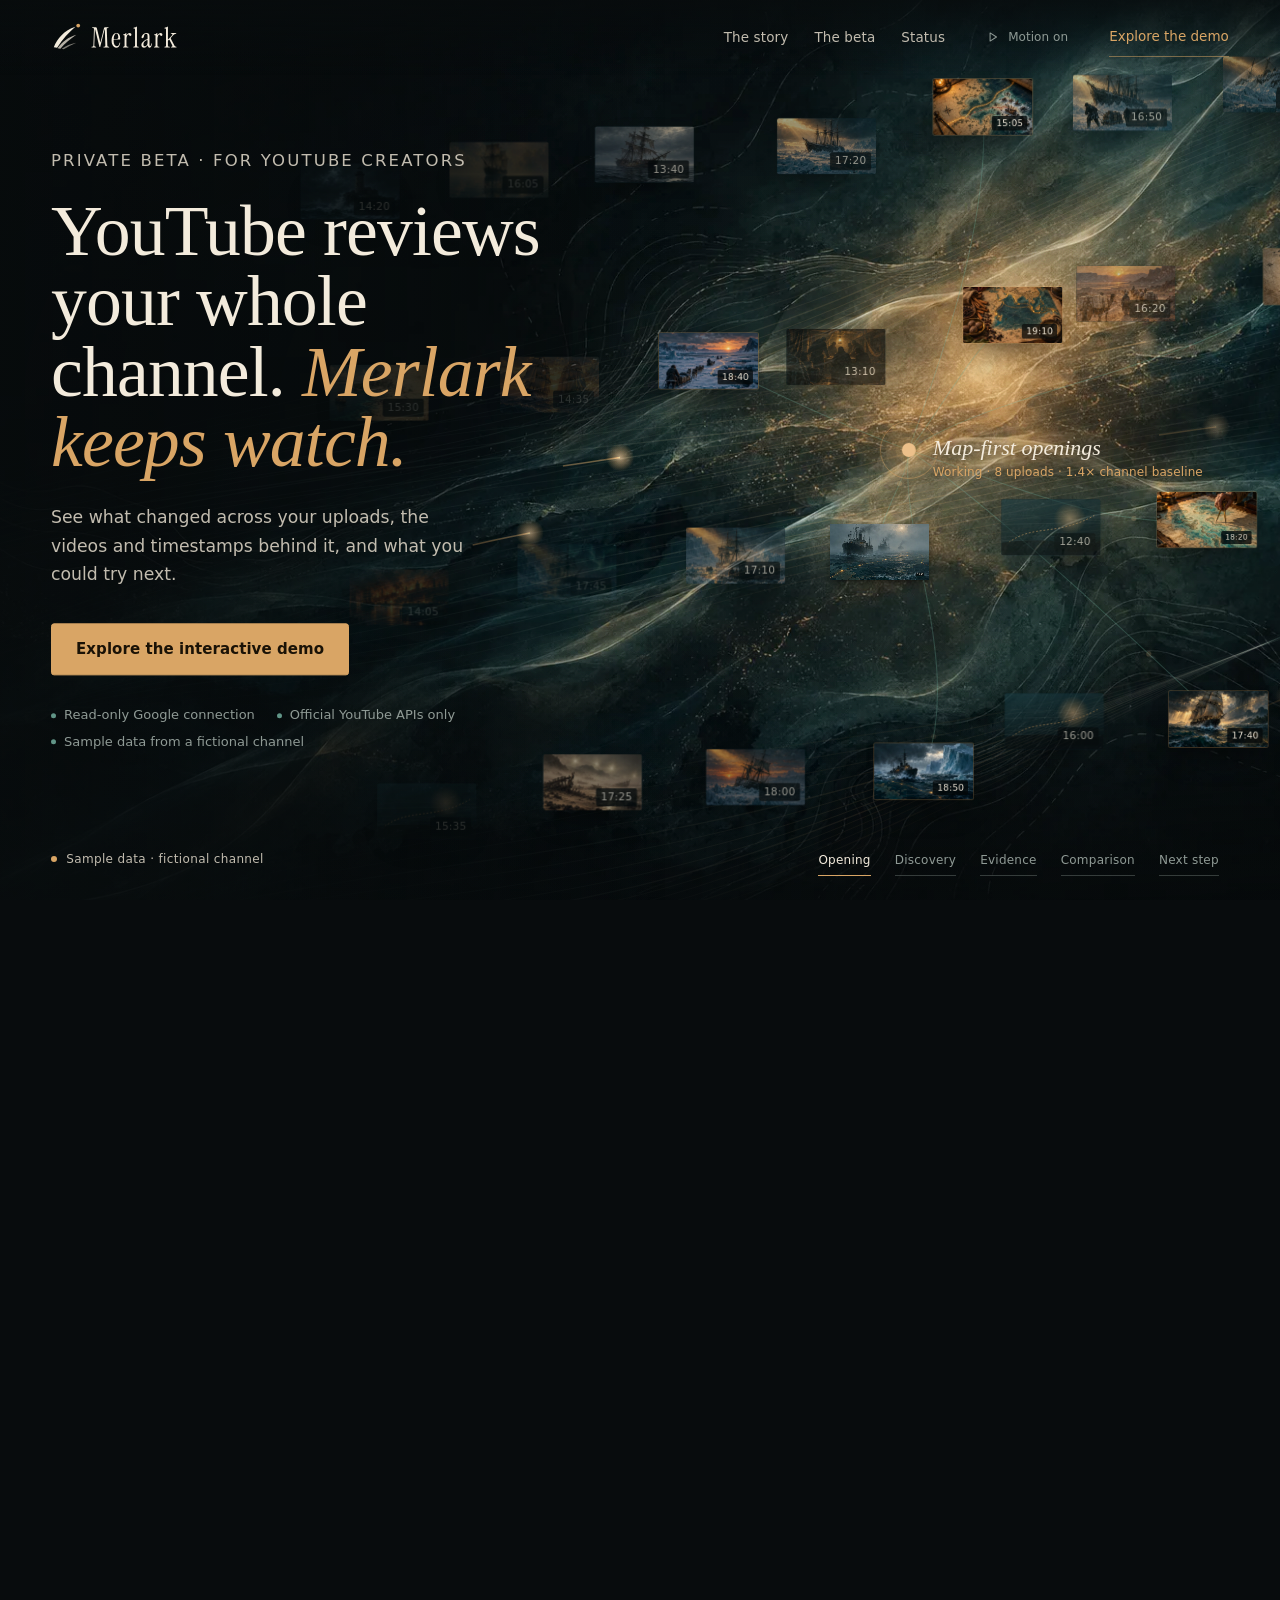
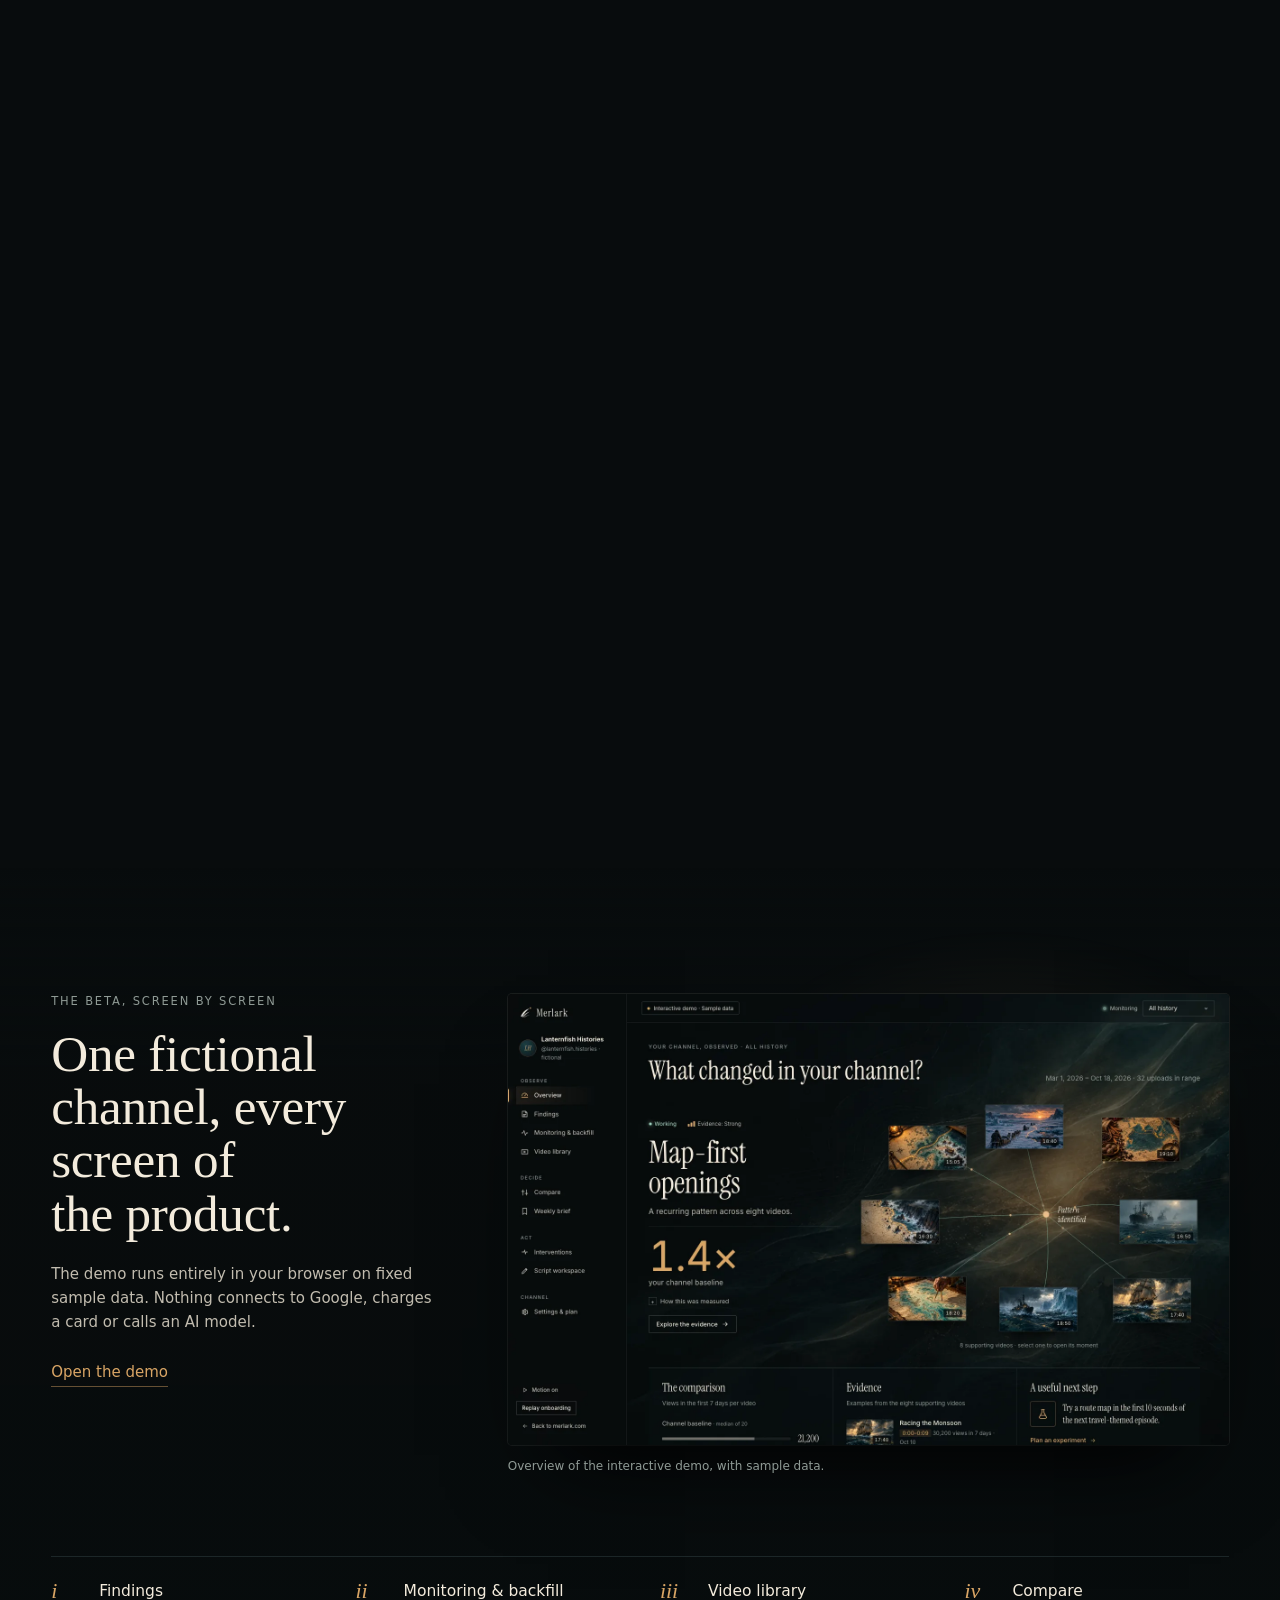
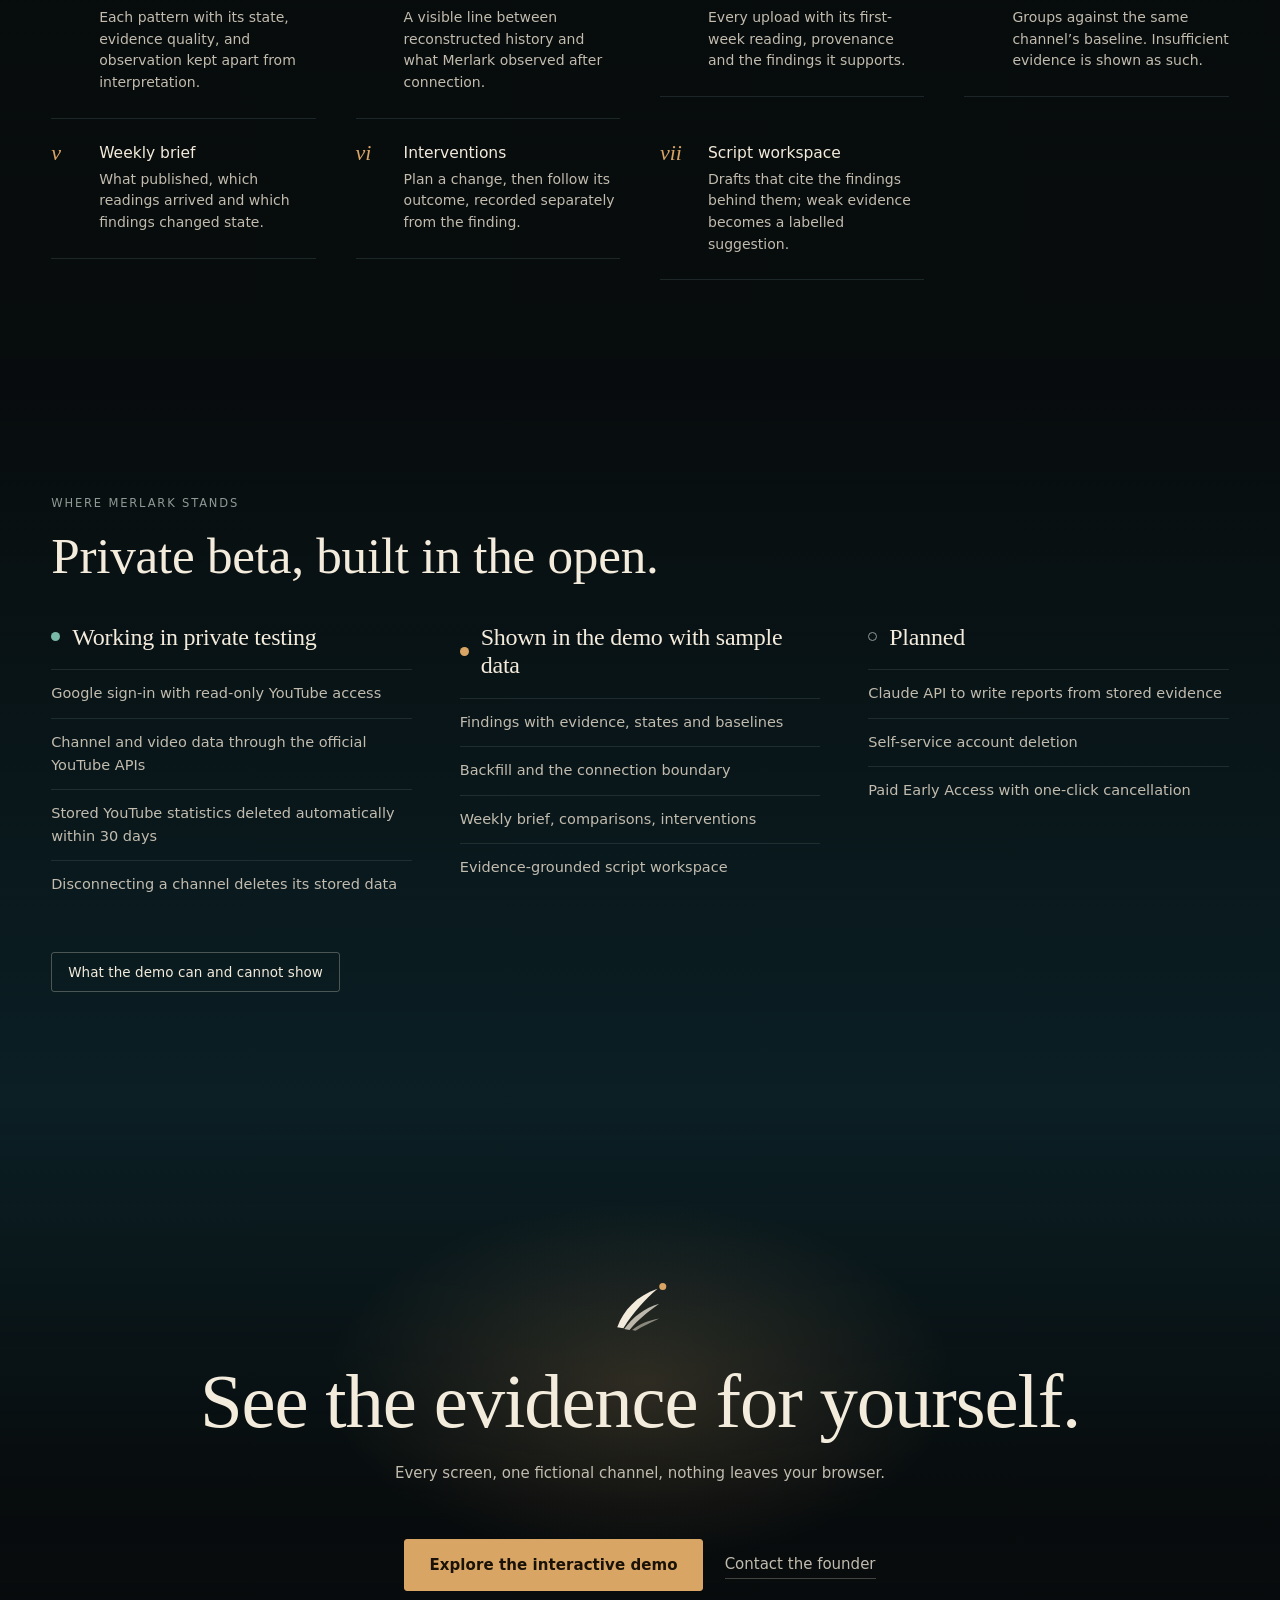
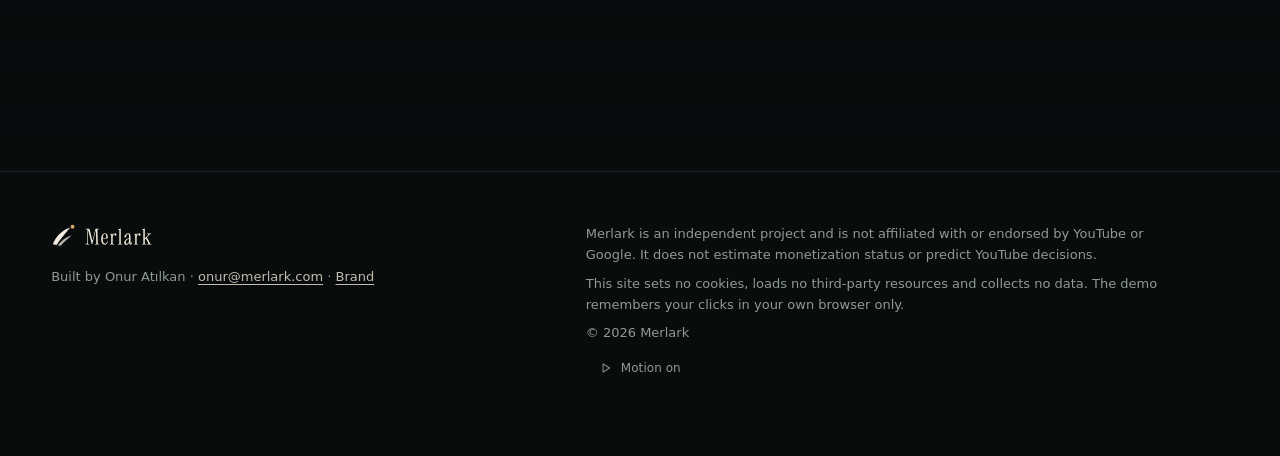
==== commit 64ad631f: "Night-studio redesign: new identity, scroll-driven evidence scene, demo analysis canvas, brand page " ====
--- a/index.html
+++ b/index.html
@@ -1,10 +1,10 @@
 <!doctype html>
-<html lang="en" style="background:#070b16">
+<html lang="en" style="background:#080c0d">
 <head>
 <meta charset="utf-8">
 <meta name="viewport" content="width=device-width, initial-scale=1, viewport-fit=cover">
 <meta name="color-scheme" content="dark">
-<meta name="theme-color" content="#070b16">
+<meta name="theme-color" content="#080c0d">
 <title>Merlark</title>
 <meta name="description" content="Merlark watches a YouTube channel's content patterns and shows what changed, the videos and timestamps behind it, and what to try next. Private beta. Explore the interactive demo with sample data.">
 <meta name="robots" content="index,follow">
@@ -21,124 +21,155 @@
 <link rel="icon" href="assets/brand/favicon-32.png" sizes="32x32" type="image/png">
 <link rel="apple-touch-icon" href="assets/brand/apple-touch-icon.png">
 <link rel="manifest" href="site.webmanifest">
+<link rel="preload" href="assets/fonts/instrument-serif-latin-400-normal.woff2" as="font" type="font/woff2" crossorigin>
+<link rel="preload" href="assets/fonts/inter-latin-wght-normal.woff2" as="font" type="font/woff2" crossorigin>
 <script>try{if(localStorage.getItem('merlark-motion')==='off')document.documentElement.classList.add('motion-off')}catch(e){}</script>
 <link rel="stylesheet" href="assets/css/tokens.css">
 <link rel="stylesheet" href="assets/css/base.css">
-<link rel="stylesheet" href="assets/css/space.css">
+<link rel="stylesheet" href="assets/css/atmosphere.css">
 <link rel="stylesheet" href="demo/css/components.css">
-<link rel="stylesheet" href="demo/css/views.css">
-<link rel="stylesheet" href="assets/css/ambient.css">
-<link rel="stylesheet" href="assets/css/replay.css">
 <link rel="stylesheet" href="assets/css/landing.css">
+<link rel="stylesheet" href="assets/css/scene.css">
 </head>
-<body>
-<div class="starfield" aria-hidden="true"></div>
+<body class="landing">
 <a class="skip" href="#main">Skip to content</a>
 
 <header class="site-head">
   <div class="wrap head-row">
     <a class="logo" href="./" aria-label="Merlark home" data-logo="lockup"></a>
     <nav class="site-nav" aria-label="Sections">
-      <a href="#how">How it works</a>
-      <a href="#capabilities">Capabilities</a>
-      <a href="#availability">Availability</a>
+      <a href="#story">The story</a>
+      <a href="#beta">The beta</a>
+      <a href="#status">Status</a>
     </nav>
     <span class="head-motion" id="motion-toggle"></span>
-    <a class="btn btn-primary btn-sm demo-cta" href="demo/">Explore interactive demo</a>
+    <a class="head-cta demo-cta" href="demo/">Explore the demo</a>
   </div>
 </header>
 
 <main id="main">
-  <section class="hero" aria-labelledby="hero-title">
-    <div class="wrap hero-grid">
-      <div class="hero-copy">
-        <p class="eyebrow">Channel intelligence for YouTube creators · Private beta</p>
-        <h1 id="hero-title">YouTube reviews your whole channel. <span class="glow">Merlark keeps watch.</span></h1>
-        <p class="lead">See what changed across your uploads, the videos and timestamps behind it, and what you could try next.</p>
-        <div class="btn-row hero-ctas">
-          <a class="btn btn-primary btn-lg demo-cta" href="demo/">Explore interactive demo</a>
-          <a class="btn btn-ghost btn-lg" href="mailto:onur@merlark.com?subject=Merlark%20beta">Contact the founder</a>
-        </div>
-        <ul class="hero-facts">
-          <li><i class="dot built"></i>Read-only Google connection</li>
-          <li><i class="dot built"></i>Official YouTube APIs only</li>
-          <li><i class="dot demo"></i>Demo uses a fictional channel</li>
-        </ul>
+  <section class="scene" id="story" aria-label="How Merlark reads a channel, with sample data">
+    <div class="scene-pin">
+      <div class="scene-scrim" aria-hidden="true"></div>
+      <div class="scene-copy wrap">
+        <article class="stage-copy stage-0">
+          <p class="eyebrow">Private beta · For YouTube creators</p>
+          <h1 class="serif display">YouTube reviews your whole channel. <span class="warm">Merlark keeps watch.</span></h1>
+          <p class="lead">See what changed across your uploads, the videos and timestamps behind it, and what you could try next.</p>
+          <div class="cta-row">
+            <a class="btn btn-primary btn-lg demo-cta" href="demo/">Explore the interactive demo</a>
+          </div>
+          <ul class="facts">
+            <li>Read-only Google connection</li>
+            <li>Official YouTube APIs only</li>
+            <li>Sample data from a fictional channel</li>
+          </ul>
+        </article>
+
+        <article class="stage-copy stage-1">
+          <p class="eyebrow"><span class="step num">01</span> Discovery</p>
+          <h2 class="serif">Eight uploads share one opening.</h2>
+          <p>On the fictional channel <em>Lanternfish Histories</em>, <span data-f1="n">8</span> long-form uploads open on an animated route map within the first ten seconds. Merlark groups uploads that share a structure and sets them against the rest of the channel.</p>
+          <p class="state-line"><span class="chip state state-working"><i class="lamp" aria-hidden="true"></i>Working</span><span class="dim">Evidence: <span data-f1="quality">Strong</span></span></p>
+        </article>
+
+        <article class="stage-copy stage-2">
+          <p class="eyebrow"><span class="step num">02</span> Evidence</p>
+          <h2 class="serif">Every finding points to a moment.</h2>
+          <p><strong data-ev="title">The Convoy That Sailed Into Fog</strong>, <span class="ts num" data-ev="ts">0:00–0:10</span>: <span data-ev="label">Animated route map before narration</span>.</p>
+          <p class="dim">Observed by Merlark on <span data-ev="date">Aug 26, 2026</span>, after the channel was connected. No evidence, no finding.</p>
+        </article>
+
+        <article class="stage-copy stage-3">
+          <p class="eyebrow"><span class="step num">03</span> Comparison</p>
+          <h2 class="serif">Measured against the channel’s own baseline.</h2>
+          <p class="big-mult"><b class="num serif" data-f1="mult">1.4×</b><span>channel baseline</span></p>
+          <p>The map-first uploads averaged <b class="num" data-f1="groupViews">29,450</b> views in their first week. The median of the other <span data-f1="nBaseline">20</span> long-form uploads is <b class="num" data-f1="baselineViews">21,200</b>.</p>
+          <p class="dim small">An association, not a cause: other differences between these videos could explain part of the gap. Earlier uploads are historical estimates reconstructed after connection; deleted, private or unavailable videos may not be represented.</p>
+        </article>
+
+        <article class="stage-copy stage-4">
+          <p class="eyebrow"><span class="step num">04</span> Next step</p>
+          <h2 class="serif">A change worth trying, tracked on its own.</h2>
+          <p class="action" data-f1="action">Try a route map in the first 10 seconds of the next travel-themed episode.</p>
+          <p class="dim">If you try it, later readings are recorded as outcomes, kept apart from the finding that suggested them.</p>
+          <div class="cta-row">
+            <a class="btn btn-primary btn-lg demo-cta" href="demo/">Explore the interactive demo</a>
+            <a class="text-link quiet" href="mailto:onur@merlark.com?subject=Merlark%20beta">Contact the founder</a>
+          </div>
+        </article>
       </div>
-      <div class="hero-stage">
-        <div class="stage-orbits" aria-hidden="true"><i class="so so1"></i><i class="so so2"></i><i class="so so3"><b></b></i></div>
-        <div id="replay" class="replay-host" aria-label="Demo replay with sample data"></div>
+      <div class="scene-foot wrap">
+        <p class="sample-note"><i aria-hidden="true"></i>Sample data · fictional channel</p>
+        <ol class="scene-nav" aria-label="Story steps">
+          <li><button type="button">Opening</button></li>
+          <li><button type="button">Discovery</button></li>
+          <li><button type="button">Evidence</button></li>
+          <li><button type="button">Comparison</button></li>
+          <li><button type="button">Next step</button></li>
+        </ol>
       </div>
     </div>
   </section>
 
-  <section class="story" aria-labelledby="story-title">
-    <div class="wrap">
-      <p class="eyebrow">One finding, end to end</p>
-      <h2 id="story-title">From what changed to what to try next</h2>
-      <div class="story-grid" id="story"></div>
-    </div>
-  </section>
-
-  <section class="how" id="how" aria-labelledby="how-title">
-    <div class="wrap">
-      <p class="eyebrow">How it works</p>
-      <h2 id="how-title">Five steps, one channel, your own history</h2>
-      <ol class="how-steps">
-        <li class="fx-host"><svg class="fx fx-sweep" viewBox="0 0 120 64" aria-hidden="true"><g class="grid-lines"><path d="M0 16H120M0 32H120M0 48H120"/></g><g class="pts"><circle cx="14" cy="40" r="2.5"/><circle cx="34" cy="30" r="2.5"/><circle cx="54" cy="44" r="2.5"/><circle cx="74" cy="22" r="2.5"/><circle cx="94" cy="36" r="2.5"/></g><line class="sweep" x1="0" y1="6" x2="0" y2="60"/></svg>
-          <span class="jn num">01</span><h3>Monitor</h3><p>Connect with read-only Google sign-in. Merlark records each upload and its first-week reading.</p></li>
-        <li class="fx-host"><svg class="fx fx-resolve" viewBox="0 0 120 64" aria-hidden="true"><g class="pts"><circle cx="14" cy="14" r="2.5"/><circle cx="96" cy="12" r="2.5"/><circle cx="28" cy="52" r="2.5"/><circle cx="104" cy="50" r="2.5"/><circle cx="60" cy="8" r="2.5"/></g><path class="line" d="M14 44 L40 36 L66 28 L92 20" pathLength="1"/></svg>
-          <span class="jn num">02</span><h3>Find patterns</h3><p>Uploads that share a structure are grouped and compared with the rest of your channel.</p></li>
-        <li class="fx-host"><svg class="fx fx-focus" viewBox="0 0 120 64" aria-hidden="true"><rect class="frame" x="10" y="12" width="44" height="26" rx="3"/><rect class="frame" x="66" y="12" width="44" height="26" rx="3"/><rect class="frame target" x="38" y="30" width="44" height="26" rx="3"/><g class="reticle"><circle cx="60" cy="43" r="9"/><path d="M60 30V36M60 50V56M47 43H53M67 43H73"/></g></svg>
-          <span class="jn num">03</span><h3>Inspect evidence</h3><p>Every finding opens the exact videos and timestamps behind it. No evidence, no finding.</p></li>
-        <li class="fx-host"><svg class="fx fx-align" viewBox="0 0 120 64" aria-hidden="true"><line class="base" x1="6" y1="40" x2="114" y2="40"/><path class="a" d="M6 46 C30 30, 50 48, 74 26 S106 22, 114 20" pathLength="1"/><path class="b" d="M6 42 C30 44, 56 36, 80 40 S106 38, 114 40" pathLength="1"/></svg>
-          <span class="jn num">04</span><h3>Compare</h3><p>Groups are measured against your own channel’s baseline, never someone else’s.</p></li>
-        <li class="fx-host"><svg class="fx fx-join" viewBox="0 0 120 64" aria-hidden="true"><path class="tl" d="M6 52H114"/><g class="old"><circle cx="18" cy="38" r="2.5"/><circle cx="38" cy="30" r="2.5"/><circle cx="58" cy="34" r="2.5"/><circle cx="78" cy="24" r="2.5"/></g><circle class="new" cx="98" cy="18" r="3.5"/><circle class="ring" cx="98" cy="18" r="7"/></svg>
-          <span class="jn num">05</span><h3>Track outcomes</h3><p>Choose a change to try. Later readings join the same timeline, recorded separately from the finding.</p></li>
+  <section class="beta" id="beta" aria-labelledby="beta-title">
+    <div class="wrap beta-grid">
+      <div class="beta-intro">
+        <p class="eyebrow">The beta, screen by screen</p>
+        <h2 id="beta-title" class="serif section-title">One fictional channel, every screen of the product.</h2>
+        <p class="muted">The demo runs entirely in your browser on fixed sample data. Nothing connects to Google, charges a card or calls an AI model.</p>
+        <a class="text-link demo-cta" href="demo/">Open the demo</a>
+      </div>
+      <figure class="beta-shot">
+        <a class="demo-cta" href="demo/" aria-label="Open the demo overview">
+          <img src="assets/img/demo-overview.webp" alt="The demo overview: the finding “Map-first openings” on the left, its eight supporting videos connected on the right, and the comparison with the channel baseline below." width="1600" height="1000" loading="lazy" decoding="async">
+        </a>
+        <figcaption class="dim">Overview of the interactive demo, with sample data.</figcaption>
+      </figure>
+      <ol class="screens">
+        <li><a href="demo/#/findings"><span class="n serif">i</span><b>Findings</b><span>Each pattern with its state, evidence quality, and observation kept apart from interpretation.</span></a></li>
+        <li><a href="demo/#/monitoring"><span class="n serif">ii</span><b>Monitoring &amp; backfill</b><span>A visible line between reconstructed history and what Merlark observed after connection.</span></a></li>
+        <li><a href="demo/#/videos"><span class="n serif">iii</span><b>Video library</b><span>Every upload with its first-week reading, provenance and the findings it supports.</span></a></li>
+        <li><a href="demo/#/compare"><span class="n serif">iv</span><b>Compare</b><span>Groups against the same channel’s baseline. Insufficient evidence is shown as such.</span></a></li>
+        <li><a href="demo/#/brief"><span class="n serif">v</span><b>Weekly brief</b><span>What published, which readings arrived and which findings changed state.</span></a></li>
+        <li><a href="demo/#/interventions"><span class="n serif">vi</span><b>Interventions</b><span>Plan a change, then follow its outcome, recorded separately from the finding.</span></a></li>
+        <li><a href="demo/#/script"><span class="n serif">vii</span><b>Script workspace</b><span>Drafts that cite the findings behind them; weak evidence becomes a labelled suggestion.</span></a></li>
       </ol>
     </div>
   </section>
 
-  <section class="capabilities" id="capabilities" aria-labelledby="cap-title">
-    <div class="wrap">
-      <p class="eyebrow">The beta, screen by screen</p>
-      <h2 id="cap-title">The actual demo interfaces</h2>
-      <div class="cap" id="cap"></div>
-    </div>
-  </section>
-
-  <section class="availability" id="availability" aria-labelledby="av-title">
+  <section class="status" id="status" aria-labelledby="status-title">
     <div class="wrap">
       <p class="eyebrow">Where Merlark stands</p>
-      <h2 id="av-title">Private beta, built in the open</h2>
-      <div class="av-grid">
-        <div class="av-col"><h3><i class="dot built"></i>Working in private testing</h3><ul>
+      <h2 id="status-title" class="serif section-title">Private beta, built in the open.</h2>
+      <div class="status-cols">
+        <div><h3><i class="mark built" aria-hidden="true"></i>Working in private testing</h3><ul>
           <li>Google sign-in with read-only YouTube access</li>
           <li>Channel and video data through the official YouTube APIs</li>
           <li>Stored YouTube statistics deleted automatically within 30 days</li>
           <li>Disconnecting a channel deletes its stored data</li></ul></div>
-        <div class="av-col"><h3><i class="dot demo"></i>Shown in the demo with sample data</h3><ul>
+        <div><h3><i class="mark demo" aria-hidden="true"></i>Shown in the demo with sample data</h3><ul>
           <li>Findings with evidence, states and baselines</li>
           <li>Backfill and the connection boundary</li>
           <li>Weekly brief, comparisons, interventions</li>
           <li>Evidence-grounded script workspace</li></ul></div>
-        <div class="av-col"><h3><i class="dot planned"></i>Planned</h3><ul>
+        <div><h3><i class="mark planned" aria-hidden="true"></i>Planned</h3><ul>
           <li>Claude API to write reports from stored evidence</li>
           <li>Self-service account deletion</li>
           <li>Paid Early Access with one-click cancellation</li></ul></div>
       </div>
-      <button class="btn btn-ghost btn-sm" id="av-details" type="button">What the demo can and cannot show</button>
+      <button class="btn btn-ghost" id="av-details" type="button">What the demo can and cannot show</button>
     </div>
   </section>
 
-  <section class="final-cta" aria-labelledby="final-title">
-    <div class="wrap final-inner">
-      <div class="final-orbit" aria-hidden="true"><i></i><i></i><span data-logo="symbol-lg"></span></div>
-      <h2 id="final-title">Step onto the bridge</h2>
+  <section class="closing" aria-labelledby="closing-title">
+    <div class="wrap closing-inner">
+      <span class="closing-mark" data-logo="symbol-lg" aria-hidden="true"></span>
+      <h2 id="closing-title" class="serif">See the evidence for yourself.</h2>
       <p class="muted">Every screen, one fictional channel, nothing leaves your browser.</p>
-      <div class="btn-row center">
-        <a class="btn btn-primary btn-lg demo-cta" href="demo/">Explore interactive demo</a>
-        <a class="btn btn-quiet" href="mailto:onur@merlark.com?subject=Merlark%20beta">Contact the founder</a>
+      <div class="cta-row center">
+        <a class="btn btn-primary btn-lg demo-cta" href="demo/">Explore the interactive demo</a>
+        <a class="text-link quiet" href="mailto:onur@merlark.com?subject=Merlark%20beta">Contact the founder</a>
       </div>
     </div>
   </section>
@@ -155,8 +186,6 @@
       <p id="motion-toggle-foot"></p></div>
   </div>
 </footer>
-
-<div class="dock-overlay" aria-hidden="true"><span data-logo="symbol-lg"></span></div>
 <script type="module" src="assets/js/landing.js"></script>
 </body>
 </html>
--- a/assets/css/tokens.css
+++ b/assets/css/tokens.css
@@ -1,70 +1,90 @@
-/* Merlark design tokens — dark spacecraft interface. Single source for landing, brand board and demo. */
+/* Merlark design tokens — "research studio at night". Single source for landing, brand page and demo.
+   Charcoal, petrol and ivory carry the page; amber is reserved for discoveries, focal points and key actions;
+   a restrained sea-green draws analytical connections. */
+@font-face { font-family: "Instrument Serif"; src: url("../fonts/instrument-serif-latin-400-normal.woff2") format("woff2"); font-weight: 400; font-style: normal; font-display: swap; }
+@font-face { font-family: "Instrument Serif"; src: url("../fonts/instrument-serif-latin-400-italic.woff2") format("woff2"); font-weight: 400; font-style: italic; font-display: swap; }
+@font-face { font-family: "Inter"; src: url("../fonts/inter-latin-wght-normal.woff2") format("woff2"); font-weight: 100 900; font-style: normal; font-display: swap; }
+
 :root {
   color-scheme: dark;
 
-  /* Foundation */
-  --space-0: #04070e;
-  --space-1: #070b16;
-  --space-2: #0a1020;
-  --surface-1: #0d1528;
-  --surface-2: #111b31;
-  --surface-3: #16223d;
-  --surface-glass: rgba(17, 27, 49, 0.72);
-  --line: #1f2d4a;
-  --line-strong: #2c3f63;
-  --edge-glow: rgba(54, 226, 208, 0.35);
+  /* Palette */
+  --ink: #080c0d;
+  --petrol: #0c2228;
+  --petrol-2: #113039;
+  --ivory: #f3ebdc;
+  --amber-rgb: 217, 165, 101;
+  --sea-rgb: 120, 184, 166;
+  --hist-rgb: 190, 172, 140;
+  --ivory-rgb: 243, 235, 220;
+  --line-rgb: 64, 86, 88;
 
-  /* Text (all >= 4.5:1 on --space-2) */
-  --text: #e6edf7;
-  --text-muted: #a3b2c9;
-  --text-dim: #7d8fab;
+  /* Foundation (names kept so every screen re-themes from here) */
+  --space-0: #050809;
+  --space-1: var(--ink);
+  --space-2: #0a1214;
+  --surface-1: rgba(14, 30, 34, 0.72);
+  --surface-2: rgba(20, 42, 48, 0.78);
+  --surface-3: rgba(28, 54, 60, 0.9);
+  --surface-glass: rgba(12, 34, 40, 0.66);
+  --line: rgba(var(--line-rgb), 0.38);
+  --line-strong: rgba(var(--line-rgb), 0.7);
+  --edge-glow: rgba(var(--amber-rgb), 0.35);
+
+  /* Text (all >= 4.5:1 on --ink and --petrol) */
+  --text: var(--ivory);
+  --text-muted: #c2bcaf;
+  --text-dim: #8f9a95;
 
   /* Accents */
-  --accent: #36e2d0;          /* signal teal — primary */
-  --accent-strong: #7ff5e8;
-  --accent-soft: rgba(54, 226, 208, 0.12);
-  --accent-ink: #03211e;
-  --violet: #a89bff;
-  --violet-soft: rgba(168, 155, 255, 0.14);
-  --amber: #ffb547;
-  --amber-soft: rgba(255, 181, 71, 0.14);
-  --danger: #ff7b8b;
-  --danger-soft: rgba(255, 123, 139, 0.14);
+  --accent: #8fc4b4;            /* sea-green: links, focus, connections */
+  --accent-strong: #b5ddd0;
+  --accent-soft: rgba(var(--sea-rgb), 0.12);
+  --accent-ink: #1a1206;
+  --sea: rgb(var(--sea-rgb));
+  --violet: rgb(var(--hist-rgb)); /* legacy name: now warm parchment for historical estimates */
+  --violet-soft: rgba(var(--hist-rgb), 0.1);
+  --amber: #d9a565;
+  --amber-strong: #ecc08a;
+  --amber-soft: rgba(var(--amber-rgb), 0.13);
+  --danger: #e48a7a;
+  --danger-soft: rgba(228, 138, 122, 0.12);
 
   /* Finding states (performance trend, §5.9) */
-  --state-working: #5ee6a8;
-  --state-slipping: #ffb547;
-  --state-neutral: #9fb0c9;
-  --state-emerging: #a89bff;
-  --state-insufficient: #7d8fab;
+  --state-working: #9fd1b8;
+  --state-slipping: #d58f6c;
+  --state-neutral: #a6aea9;
+  --state-emerging: #b9cbd6;
+  --state-insufficient: #7f8a86;
 
   /* Provenance (§6.7) */
-  --prov-historical: #a89bff;  /* category 4 — historical estimate */
-  --prov-observed: #36e2d0;    /* category 5 — observed by Merlark */
+  --prov-historical: rgb(var(--hist-rgb)); /* category 4 — historical estimate */
+  --prov-observed: #8fc4b4;                /* category 5 — observed by Merlark */
 
   /* Type */
-  --font-display: ui-rounded, "SF Pro Rounded", "Nunito", system-ui, -apple-system, "Segoe UI", Roboto, sans-serif;
-  --font-body: system-ui, -apple-system, "Segoe UI", Roboto, "Helvetica Neue", Arial, sans-serif;
+  --font-serif: "Instrument Serif", "Iowan Old Style", "Palatino Linotype", Georgia, serif;
+  --font-display: var(--font-serif);
+  --font-body: "Inter", system-ui, -apple-system, "Segoe UI", Roboto, "Helvetica Neue", Arial, sans-serif;
   --font-mono: ui-monospace, "SF Mono", "JetBrains Mono", Menlo, Consolas, monospace;
   --fs-xs: 12px;
   --fs-sm: 13.5px;
   --fs-md: 15px;
   --fs-lg: 17px;
-  --fs-xl: 21px;
-  --fs-2xl: 28px;
-  --fs-3xl: clamp(34px, 4.6vw, 54px);
+  --fs-xl: 22px;
+  --fs-2xl: 30px;
+  --fs-3xl: clamp(40px, 5.4vw, 76px);
 
   /* Spacing: 4px base */
   --s1: 4px; --s2: 8px; --s3: 12px; --s4: 16px; --s5: 20px; --s6: 24px; --s8: 32px; --s10: 40px; --s12: 48px; --s16: 64px;
 
-  /* Shape and depth */
-  --r-sm: 8px;
-  --r-md: 12px;
-  --r-lg: 18px;
+  /* Shape and depth: low radii, light instead of borders */
+  --r-sm: 4px;
+  --r-md: 6px;
+  --r-lg: 8px;
   --r-pill: 999px;
-  --shadow-1: 0 1px 0 rgba(255,255,255,0.04) inset, 0 10px 30px -12px rgba(0,0,0,0.6);
-  --shadow-2: 0 1px 0 rgba(255,255,255,0.05) inset, 0 24px 60px -20px rgba(0,0,0,0.75);
-  --glow: 0 0 0 1px var(--edge-glow), 0 0 24px -6px rgba(54, 226, 208, 0.45);
+  --shadow-1: 0 18px 40px -24px rgba(0, 0, 0, 0.7);
+  --shadow-2: 0 30px 70px -30px rgba(0, 0, 0, 0.85);
+  --glow: 0 0 0 1px rgba(var(--amber-rgb), 0.35), 0 0 40px -10px rgba(var(--amber-rgb), 0.45);
 
   /* Motion */
   --ease-out: cubic-bezier(0.22, 1, 0.36, 1);
@@ -72,8 +92,14 @@
   --t-fast: 140ms;
   --t-med: 260ms;
   --t-slow: 520ms;
+  /* Shared motion language (flow.js mirrors these): press · panel · analytical emphasis */
+  --t-press: 150ms;
+  --t-panel: 480ms;
+  --t-emph: 1000ms;
+  --ease-settle: cubic-bezier(0.16, 1, 0.3, 1);  /* critically damped feel, no overshoot */
+  --ease-flow: cubic-bezier(0.45, 0, 0.2, 1);
 }
 
 @media (prefers-reduced-motion: reduce) {
-  :root { --t-fast: 0ms; --t-med: 0ms; --t-slow: 0ms; }
+  :root { --t-fast: 0ms; --t-med: 0ms; --t-slow: 0ms; --t-panel: 0ms; --t-emph: 0ms; }
 }
--- a/assets/css/base.css
+++ b/assets/css/base.css
@@ -1,53 +1,59 @@
 /* Shared base: reset, typography, controls. Dark only — the document background is set explicitly to avoid white flashes. */
 *, *::before, *::after { box-sizing: border-box; }
-html { background: var(--space-1); -webkit-text-size-adjust: 100%; scroll-behavior: smooth; }
-@media (prefers-reduced-motion: reduce) { html { scroll-behavior: auto; } }
+html { background: var(--ink); -webkit-text-size-adjust: 100%; }
 body {
   margin: 0;
   min-height: 100vh;
-  background: var(--space-1);
+  background: transparent; /* html carries the ink; the fixed atmosphere sits between them */
   color: var(--text);
-  font: var(--fs-md)/1.55 var(--font-body);
+  font: var(--fs-md)/1.6 var(--font-body);
+  font-feature-settings: "ss01", "cv11";
   -webkit-font-smoothing: antialiased;
+  text-rendering: optimizeLegibility;
 }
-h1, h2, h3, h4 { font-family: var(--font-display); line-height: 1.15; letter-spacing: -0.015em; margin: 0; font-weight: 700; }
+h1, h2, h3, h4 { font-family: var(--font-body); line-height: 1.2; letter-spacing: -0.01em; margin: 0; font-weight: 600; }
+.serif, h1.serif, h2.serif { font-family: var(--font-serif); font-weight: 400; letter-spacing: -0.005em; line-height: 1.04; }
 p { margin: 0; }
-a { color: var(--accent); text-underline-offset: 3px; }
+a { color: var(--accent); text-underline-offset: 3px; text-decoration-thickness: 1px; }
 a:hover { color: var(--accent-strong); }
 img, svg { display: block; max-width: 100%; }
 button, input, select, textarea { font: inherit; color: inherit; }
-::selection { background: rgba(54, 226, 208, 0.3); color: #fff; }
-:focus-visible { outline: 2px solid var(--accent); outline-offset: 2px; border-radius: 4px; }
-.num, .mono { font-family: var(--font-mono); font-variant-numeric: tabular-nums; letter-spacing: -0.01em; }
+::selection { background: rgba(var(--amber-rgb), 0.32); color: var(--ivory); }
+:focus-visible { outline: 2px solid var(--amber); outline-offset: 3px; border-radius: 2px; }
+.num, .mono { font-family: var(--font-body); font-variant-numeric: tabular-nums; letter-spacing: -0.01em; }
 .sr-only { position: absolute; width: 1px; height: 1px; padding: 0; margin: -1px; overflow: hidden; clip: rect(0 0 0 0); white-space: nowrap; border: 0; }
-.eyebrow { font: 600 var(--fs-xs)/1.2 var(--font-mono); letter-spacing: 0.12em; text-transform: uppercase; color: var(--accent); }
+.eyebrow { font: 500 11.5px/1.3 var(--font-body); letter-spacing: 0.16em; text-transform: uppercase; color: var(--text-dim); }
 .muted { color: var(--text-muted); }
 .dim { color: var(--text-dim); }
 
-/* Buttons */
+/* Buttons: flat, near-square; amber only for the action that matters */
 .btn {
-  --btn-bg: var(--surface-3); --btn-fg: var(--text); --btn-line: var(--line-strong);
+  --btn-bg: transparent; --btn-fg: var(--text); --btn-line: rgba(var(--ivory-rgb), 0.28);
   display: inline-flex; align-items: center; justify-content: center; gap: var(--s2);
-  min-height: 40px; padding: 0 var(--s4); border-radius: var(--r-pill);
+  min-height: 40px; padding: 0 var(--s4); border-radius: 3px;
   background: var(--btn-bg); color: var(--btn-fg); border: 1px solid var(--btn-line);
-  font-weight: 600; font-size: var(--fs-sm); text-decoration: none; cursor: pointer; white-space: nowrap;
-  transition: transform var(--t-fast) var(--ease-out), box-shadow var(--t-med) var(--ease-out), background var(--t-fast);
+  font-weight: 500; font-size: var(--fs-sm); letter-spacing: 0.005em; text-decoration: none; cursor: pointer; white-space: nowrap;
+  transition: transform var(--t-press) var(--ease-out), background 300ms var(--ease-flow), border-color 300ms var(--ease-flow), color 300ms var(--ease-flow);
 }
-.btn:hover { color: var(--btn-fg); background: color-mix(in srgb, var(--btn-bg) 85%, #fff 15%); }
-.btn:active { transform: translateY(1px) scale(0.99); }
+.btn .icon { transition: transform 400ms var(--ease-settle); }
+.btn:hover { color: var(--btn-fg); background: rgba(var(--ivory-rgb), 0.06); border-color: rgba(var(--ivory-rgb), 0.5); }
+.btn:hover .icon:last-child { transform: translateX(3px); }
+.btn:active { transform: translateY(1px); }
 .btn[disabled] { opacity: 0.45; cursor: not-allowed; }
-.btn-primary { --btn-bg: var(--accent); --btn-fg: var(--accent-ink); --btn-line: transparent; box-shadow: 0 0 22px -6px rgba(54, 226, 208, 0.7); }
-.btn-primary:hover { --btn-bg: var(--accent-strong); box-shadow: 0 0 30px -4px rgba(54, 226, 208, 0.8); }
-.btn-ghost { --btn-bg: transparent; --btn-line: var(--line-strong); }
-.btn-ghost:hover { background: var(--surface-2); }
+.btn-primary { --btn-bg: var(--amber); --btn-fg: var(--accent-ink); --btn-line: var(--amber); font-weight: 600; }
+.btn-primary:hover { background: var(--amber-strong); border-color: var(--amber-strong); }
+.btn-ghost { --btn-bg: transparent; }
 .btn-quiet { --btn-bg: transparent; --btn-line: transparent; padding: 0 var(--s2); color: var(--text-muted); }
-.btn-quiet:hover { background: var(--surface-2); color: var(--text); }
-.btn-danger { --btn-bg: var(--danger-soft); --btn-fg: var(--danger); --btn-line: rgba(255,123,139,0.35); }
+.btn-quiet:hover { background: rgba(var(--ivory-rgb), 0.05); border-color: transparent; color: var(--text); }
+.btn-danger { --btn-bg: var(--danger-soft); --btn-fg: var(--danger); --btn-line: rgba(228, 138, 122, 0.4); }
 .btn-sm { min-height: 32px; padding: 0 var(--s3); font-size: var(--fs-xs); }
-.btn-lg { min-height: 50px; padding: 0 var(--s6); font-size: var(--fs-md); }
+.btn-lg { min-height: 52px; padding: 0 var(--s6); font-size: var(--fs-md); }
+.text-link { display: inline-flex; align-items: center; gap: 8px; color: var(--amber); text-decoration: none; font-weight: 500; border-bottom: 1px solid rgba(var(--amber-rgb), 0.45); padding-bottom: 2px; }
+.text-link:hover { color: var(--amber-strong); border-color: var(--amber-strong); }
 
 /* Brand mark (inline SVG) */
 .logo { display: inline-flex; align-items: center; gap: 10px; color: var(--text); text-decoration: none; }
-.logo .sym { color: var(--accent); }
-.logo .sym .body { fill: var(--amber); }
-.logo .sym .wings { stroke: var(--text); }
+.logo:hover { color: var(--text); }
+.sym { color: var(--ivory); }
+.sym .sig { fill: var(--amber); }
+.wm { color: var(--ivory); }
--- a/assets/css/atmosphere.css
+++ b/assets/css/atmosphere.css
@@ -0,0 +1,17 @@
+/* The shared night atmosphere: generated light-field image, canvas ribbons (ribbons.js), grain and vignette.
+   Fixed behind everything; the image breathes slowly and follows the pointer a few pixels. */
+.atmos { position: fixed; inset: 0; z-index: -1; pointer-events: none; overflow: hidden; background: var(--ink); }
+.atmos-img { position: absolute; inset: -5%; transform: translate3d(calc(var(--px, 0) * -16px), calc(var(--py, 0) * -10px), 0); }
+.atmos-img::before { content: ""; position: absolute; inset: 0; background: url("../img/atmosphere.webp") 70% 40% / cover no-repeat; opacity: 0.92;
+  animation: atmosBreathe 46s var(--ease-flow) infinite alternate; transform-origin: 72% 46%; }
+@keyframes atmosBreathe { from { transform: scale(1.02) translate3d(0, 0, 0); } to { transform: scale(1.1) translate3d(-1.5%, 1%, 0); } }
+.atmos-canvas { position: absolute; inset: 0; }
+.atmos-grain { position: absolute; inset: 0; opacity: 0.09; mix-blend-mode: overlay;
+  background-image: url("data:image/svg+xml,%3Csvg xmlns='http://www.w3.org/2000/svg' width='180' height='180'%3E%3Cfilter id='n'%3E%3CfeTurbulence type='fractalNoise' baseFrequency='0.9' numOctaves='2' stitchTiles='stitch'/%3E%3C/filter%3E%3Crect width='100%25' height='100%25' filter='url(%23n)'/%3E%3C/svg%3E"); }
+.atmos::after { content: ""; position: absolute; inset: 0;
+  background: radial-gradient(120% 90% at 70% 45%, transparent 40%, rgba(5, 8, 9, 0.72) 100%), linear-gradient(180deg, rgba(8, 12, 13, 0.2), transparent 30%, transparent 70%, rgba(8, 12, 13, 0.55)); }
+/* Behind the demo's working surfaces the light stays further back. */
+.app-atmos .atmos-img::before { opacity: 0.5; }
+.app-atmos .atmos::after { background: radial-gradient(110% 90% at 75% 30%, transparent 30%, rgba(5, 8, 9, 0.8) 100%), linear-gradient(90deg, rgba(8, 12, 13, 0.75), rgba(8, 12, 13, 0.35) 40%, rgba(8, 12, 13, 0.2)); }
+.motion-off .atmos-img::before, .tab-hidden .atmos-img::before { animation-play-state: paused; }
+@media (prefers-reduced-motion: reduce) { .atmos-img::before { animation: none; } }
--- a/demo/css/components.css
+++ b/demo/css/components.css
@@ -1,11 +1,11 @@
 /* demo/css/components.css — cards, chips, finding blocks, evidence, overlays, charts, forms. */
 .card {
-  position: relative; background: linear-gradient(180deg, rgba(17,27,49,0.86), rgba(13,21,40,0.86)); border: 1px solid var(--line);
+  position: relative; background: linear-gradient(180deg, rgba(14, 32, 37, 0.86), rgba(10, 24, 28, 0.86)); border: 1px solid var(--line);
   border-radius: var(--r-lg); padding: var(--s6); box-shadow: var(--shadow-1); min-width: 0;
 }
 .card::before { content: ""; position: absolute; inset: 0; border-radius: inherit; pointer-events: none;
   background: linear-gradient(180deg, rgba(255,255,255,0.05), transparent 30%); mask: linear-gradient(#000, transparent 2px); }
-.glow-edge { border-color: rgba(54,226,208,0.35); box-shadow: var(--shadow-2), 0 0 0 1px rgba(54,226,208,0.08), 0 0 50px -20px rgba(54,226,208,0.5); }
+.glow-edge { border-color: rgba(var(--sea-rgb), 0.35); box-shadow: var(--shadow-2), 0 0 0 1px rgba(var(--sea-rgb), 0.08), 0 0 50px -20px rgba(var(--sea-rgb), 0.5); }
 .section-head { display: flex; align-items: flex-end; justify-content: space-between; gap: var(--s4); margin-bottom: var(--s4); flex-wrap: wrap; }
 .section-head h2 { font-size: var(--fs-lg); margin-top: 4px; }
 .sub { font-size: var(--fs-md); margin: 0 0 var(--s3); }
@@ -24,15 +24,15 @@
 button.chip { cursor: pointer; font-family: inherit; }
 .chip .lamp, .scopes .lamp { width: 7px; height: 7px; border-radius: 50%; background: currentColor; box-shadow: 0 0 8px currentColor; }
 .state { background: transparent; }
-.state-working { color: var(--state-working); border-color: rgba(94,230,168,0.4); }
-.state-slipping { color: var(--state-slipping); border-color: rgba(255,181,71,0.4); }
-.state-neutral { color: var(--state-neutral); border-color: rgba(159,176,201,0.35); }
-.state-emerging { color: var(--state-emerging); border-color: rgba(168,155,255,0.45); }
+.state-working { color: var(--state-working); border-color: rgba(159, 209, 184, 0.4); }
+.state-slipping { color: var(--state-slipping); border-color: rgba(var(--amber-rgb), 0.4); }
+.state-neutral { color: var(--state-neutral); border-color: rgba(166, 174, 169, 0.35); }
+.state-emerging { color: var(--state-emerging); border-color: rgba(var(--hist-rgb), 0.45); }
 .state-insufficient { color: var(--state-insufficient); border-style: dashed; }
 .state-insufficient .lamp { box-shadow: none; background: transparent; border: 1px solid currentColor; }
-.prov-historical { color: var(--prov-historical); background: var(--violet-soft); border-color: rgba(168,155,255,0.35); border-style: dashed; }
-.prov-observed { color: var(--prov-observed); background: var(--accent-soft); border-color: rgba(54,226,208,0.35); }
-.chip.preview { color: var(--amber); background: var(--amber-soft); border-color: rgba(255,181,71,0.3); }
+.prov-historical { color: var(--prov-historical); background: var(--violet-soft); border-color: rgba(var(--hist-rgb), 0.35); border-style: dashed; }
+.prov-observed { color: var(--prov-observed); background: var(--accent-soft); border-color: rgba(var(--sea-rgb), 0.35); }
+.chip.preview { color: var(--amber); background: var(--amber-soft); border-color: rgba(var(--amber-rgb), 0.3); }
 .filter-bar { display: flex; flex-wrap: wrap; gap: var(--s2); margin-bottom: var(--s5); }
 .chip.filter { padding: 6px 12px; }
 .chip.filter.on { background: var(--surface-3); color: var(--text); border-color: var(--accent); box-shadow: 0 0 0 3px var(--accent-soft); }
@@ -41,7 +41,7 @@
 .quality .bars { display: inline-flex; gap: 2px; align-items: flex-end; }
 .quality .bars i { width: 4px; border-radius: 1px; background: var(--line-strong); }
 .quality .bars i:nth-child(1) { height: 6px; } .quality .bars i:nth-child(2) { height: 9px; } .quality .bars i:nth-child(3) { height: 12px; }
-.quality .bars i.on { background: var(--accent); box-shadow: 0 0 6px rgba(54,226,208,0.6); }
+.quality .bars i.on { background: var(--accent); box-shadow: 0 0 6px rgba(var(--sea-rgb), 0.6); }
 .mult { font-size: 0.62em; font-weight: 500; color: var(--text-muted); font-family: var(--font-body); letter-spacing: 0; white-space: nowrap; }
 .mult b { font-size: 1.25em; margin-right: 2px; }
 .mult.up b { color: var(--state-working); } .mult.down b { color: var(--state-slipping); }
@@ -49,10 +49,10 @@
 /* Observation / interpretation: always two visibly different blocks */
 .oi { display: grid; grid-template-columns: 1fr 1fr; gap: var(--s3); margin: var(--s4) 0; }
 .oi-block { border-radius: var(--r-md); padding: var(--s4); border: 1px solid var(--line); }
-.oi-block.obs { background: rgba(54,226,208,0.06); border-color: rgba(54,226,208,0.28); }
+.oi-block.obs { background: rgba(var(--sea-rgb), 0.06); border-color: rgba(var(--sea-rgb), 0.28); }
 .oi-block.interp { background: transparent; border-style: dashed; border-color: var(--line-strong); }
 .oi-block.interp p { color: var(--text-muted); font-style: italic; }
-.oi-block.policy { background: var(--amber-soft); border-color: rgba(255,181,71,0.3); }
+.oi-block.policy { background: var(--amber-soft); border-color: rgba(var(--amber-rgb), 0.3); }
 .oi-tag { display: inline-flex; align-items: center; gap: 6px; font: 600 11px var(--font-mono); letter-spacing: 0.1em; text-transform: uppercase; color: var(--text-dim); margin-bottom: var(--s2); }
 .obs .oi-tag { color: var(--accent); } .policy .oi-tag { color: var(--amber); }
 .oi.compact .oi-block { padding: var(--s3); font-size: var(--fs-sm); }
@@ -64,26 +64,29 @@
   padding: var(--s2); border-radius: var(--r-md); background: var(--surface-1); border: 1px solid var(--line); cursor: pointer;
   transition: border-color var(--t-fast), transform var(--t-fast) var(--ease-out), background var(--t-fast);
 }
-.ev-row:hover { border-color: rgba(54,226,208,0.5); background: var(--surface-2); transform: translateX(2px); }
+.ev-row:hover { border-color: rgba(var(--sea-rgb), 0.5); background: var(--surface-2); transform: translateX(2px); }
 .ev-row .thumb { border-radius: 6px; }
 .ev-main { display: flex; flex-direction: column; gap: 3px; min-width: 0; }
 .ev-title { font-weight: 600; font-size: var(--fs-sm); overflow: hidden; text-overflow: ellipsis; white-space: nowrap; }
 .ev-meta { display: flex; flex-wrap: wrap; gap: 6px 10px; align-items: center; font-size: var(--fs-xs); color: var(--text-muted); }
 .ts { color: var(--amber); background: var(--amber-soft); padding: 1px 6px; border-radius: 4px; }
 .ev-go { color: var(--text-dim); padding-right: var(--s2); }
-.thumb { display: block; border-radius: 6px; flex: none; }
-.backfill-label { display: flex; gap: var(--s2); align-items: flex-start; font-size: var(--fs-xs); color: var(--violet); background: var(--violet-soft); border: 1px dashed rgba(168,155,255,0.4); padding: var(--s2) var(--s3); border-radius: var(--r-sm); margin: var(--s3) 0; }
+.thumb { position: relative; display: block; flex: none; aspect-ratio: 16 / 9; overflow: hidden; border-radius: 2px; background: var(--petrol); }
+.thumb img, .thumb svg { display: block; width: 100%; height: 100%; object-fit: cover; }
+.thumb-dur { position: absolute; right: 5%; bottom: 7%; padding: 1px 5px; border-radius: 2px; background: rgba(5, 8, 9, 0.78); color: var(--ivory); font-size: 10.5px; line-height: 1.5; letter-spacing: 0.02em; }
+.thumb-tag { position: absolute; left: 5%; top: 7%; padding: 1px 6px; border-radius: 2px; background: rgba(var(--amber-rgb), 0.92); color: var(--accent-ink); font-size: 10px; font-weight: 600; text-transform: uppercase; letter-spacing: 0.06em; }
+.backfill-label { display: flex; gap: var(--s2); align-items: flex-start; font-size: var(--fs-xs); color: var(--violet); background: var(--violet-soft); border: 1px dashed rgba(var(--hist-rgb), 0.4); padding: var(--s2) var(--s3); border-radius: var(--r-sm); margin: var(--s3) 0; }
 .backfill-label .icon { flex: none; margin-top: 1px; }
 
 /* Insufficient evidence */
-.insufficient { display: flex; gap: var(--s4); align-items: center; padding: var(--s4); border-radius: var(--r-md); border: 1px dashed var(--line-strong); background: rgba(125,143,171,0.06); margin-bottom: var(--s4); }
+.insufficient { display: flex; gap: var(--s4); align-items: center; padding: var(--s4); border-radius: var(--r-md); border: 1px dashed var(--line-strong); background: rgba(127, 138, 134, 0.06); margin-bottom: var(--s4); }
 .ins-gauge { display: flex; gap: 4px; }
 .ins-gauge i { width: 12px; height: 28px; border-radius: 3px; border: 1px solid var(--line-strong); }
 .ins-gauge i.on { background: var(--state-insufficient); }
 
 /* Notices, empty, error, loading */
 .notice { padding: var(--s3) var(--s4); border-radius: var(--r-md); background: var(--surface-1); border: 1px solid var(--line); color: var(--text-muted); font-size: var(--fs-sm); margin-bottom: var(--s4); }
-.notice.warn { border-color: rgba(255,181,71,0.35); color: var(--amber); }
+.notice.warn { border-color: rgba(var(--amber-rgb), 0.35); color: var(--amber); }
 .empty { text-align: center; padding: var(--s10) var(--s4); display: flex; flex-direction: column; align-items: center; gap: var(--s3); }
 .empty h3 { font-size: var(--fs-lg); }
 .empty p { max-width: 44ch; }
@@ -91,7 +94,7 @@
 .empty-radar i { position: absolute; inset: 14px; border-radius: 50%; border: 1px dashed var(--line-strong); }
 .empty-radar i + i { inset: 28px; }
 .empty-radar b { position: absolute; width: 6px; height: 6px; top: 33px; left: 33px; border-radius: 50%; background: var(--text-dim); }
-.error-state { padding: var(--s6); border-radius: var(--r-lg); border: 1px solid rgba(255,123,139,0.4); background: var(--danger-soft); display: flex; flex-direction: column; gap: var(--s3); align-items: flex-start; }
+.error-state { padding: var(--s6); border-radius: var(--r-lg); border: 1px solid rgba(228, 138, 122, 0.4); background: var(--danger-soft); display: flex; flex-direction: column; gap: var(--s3); align-items: flex-start; }
 .error-state.inline { flex-direction: row; justify-content: space-between; align-items: center; margin-bottom: var(--s5); padding: var(--s4) var(--s5); }
 .error-state strong { color: var(--danger); }
 .skeleton { position: relative; display: flex; flex-direction: column; gap: var(--s4); padding: var(--s6) 0; }
@@ -100,16 +103,16 @@
 .focus-ring { position: absolute; right: 0; top: 0; width: 46px; height: 46px; border-radius: 50%; border: 2px solid var(--line-strong); border-top-color: var(--accent); animation: spin 0.8s linear infinite; }
 @keyframes shimmer { to { background-position: -200% 0; } }
 @keyframes spin { to { transform: rotate(360deg); } }
-.spinner { width: 14px; height: 14px; border-radius: 50%; border: 2px solid rgba(3,33,30,0.3); border-top-color: currentColor; animation: spin 0.7s linear infinite; }
+.spinner { width: 14px; height: 14px; border-radius: 50%; border: 2px solid rgba(26, 18, 6, 0.3); border-top-color: currentColor; animation: spin 0.7s linear infinite; }
 
 /* Overlays */
 body.has-overlay { overflow: hidden; }
 .dialog-root, .drawer-root { position: fixed; inset: 0; z-index: 100; display: flex; }
 .dialog-root { align-items: center; justify-content: center; padding: var(--s4); }
-.scrim { position: absolute; inset: 0; background: rgba(3,6,12,0.66); backdrop-filter: blur(4px); opacity: 0; transition: opacity var(--t-med); }
+.scrim { position: absolute; inset: 0; background: rgba(4, 7, 8, 0.66); backdrop-filter: blur(4px); opacity: 0; transition: opacity var(--t-panel) var(--ease-flow); }
 .open .scrim { opacity: 1; } .closing .scrim { opacity: 0; }
-.dialog-panel, .drawer-panel { position: relative; display: flex; flex-direction: column; background: var(--surface-1); border: 1px solid var(--line-strong); box-shadow: var(--shadow-2), 0 0 0 1px rgba(54,226,208,0.06); }
-.dialog-panel { width: min(560px, 100%); max-height: calc(100vh - 32px); border-radius: var(--r-lg); transform: translateY(12px) scale(0.98); opacity: 0; transition: transform var(--t-med) var(--ease-out), opacity var(--t-med); }
+.dialog-panel, .drawer-panel { position: relative; display: flex; flex-direction: column; background: var(--surface-1); border: 1px solid var(--line-strong); box-shadow: var(--shadow-2), 0 0 0 1px rgba(var(--sea-rgb), 0.06); }
+.dialog-panel { width: min(560px, 100%); max-height: calc(100vh - 32px); border-radius: var(--r-lg); transform: translateY(10px) scale(0.985); opacity: 0; transition: transform var(--t-panel) var(--ease-settle), opacity 360ms var(--ease-flow); }
 .dialog-panel.wide { width: min(760px, 100%); }
 .open .dialog-panel { transform: none; opacity: 1; }
 .closing .dialog-panel { transform: translateY(8px) scale(0.98); opacity: 0; }
@@ -129,9 +132,9 @@
 .rules { list-style: none; padding: 0 !important; display: flex; flex-direction: column; gap: var(--s2); }
 .rules li { display: grid; grid-template-columns: 170px 1fr; gap: var(--s3); align-items: start; font-size: var(--fs-sm); }
 .toast-host { position: fixed; bottom: var(--s5); left: 50%; transform: translateX(-50%); z-index: 200; display: flex; flex-direction: column; gap: var(--s2); align-items: center; width: max-content; max-width: calc(100vw - 32px); }
-.toast { display: flex; gap: var(--s2); align-items: center; padding: 10px 16px; border-radius: var(--r-pill); background: var(--surface-3); border: 1px solid rgba(54,226,208,0.4); box-shadow: var(--shadow-2); font-size: var(--fs-sm); animation: toastIn var(--t-med) var(--ease-out); }
+.toast { display: flex; gap: var(--s2); align-items: center; padding: 10px 16px; border-radius: var(--r-pill); background: var(--surface-3); border: 1px solid rgba(var(--sea-rgb), 0.4); box-shadow: var(--shadow-2); font-size: var(--fs-sm); animation: toastIn var(--t-med) var(--ease-out); }
 .toast .icon { color: var(--accent); flex: none; }
-.toast.error { border-color: rgba(255,123,139,0.5); } .toast.error .icon { color: var(--danger); }
+.toast.error { border-color: rgba(228, 138, 122, 0.5); } .toast.error .icon { color: var(--danger); }
 .toast.out { opacity: 0; transform: translateY(8px); transition: all 300ms; }
 @keyframes toastIn { from { opacity: 0; transform: translateY(10px); } }
 
@@ -143,17 +146,17 @@
 .fact .dim { font-size: var(--fs-xs); }
 .ev-links { display: flex; gap: var(--s2); margin-top: var(--s4); flex-wrap: wrap; }
 .vp-screen { position: relative; border-radius: var(--r-md); overflow: hidden; border: 1px solid var(--line-strong); aspect-ratio: 16 / 9; background: var(--space-0); transition: box-shadow var(--t-med); }
-.vp-screen .thumb { width: 100%; height: 100%; border-radius: 0; }
+.vp-screen .thumb { width: 100% !important; height: 100%; border-radius: 0; }
 .vp-screen.in-seg { box-shadow: 0 0 0 2px var(--amber), 0 0 30px -6px var(--amber); }
-.vp-reticle i { position: absolute; left: 50%; top: 50%; width: 64px; height: 64px; margin: -32px; border: 1px solid rgba(230,237,247,0.4); border-radius: 50%; }
-.vp-reticle i + i { width: 120px; height: 1px; margin: 0 -60px; border: 0; border-top: 1px dashed rgba(230,237,247,0.3); border-radius: 0; }
-.vp-sample { position: absolute; left: 10px; top: 10px; font-size: 11px; padding: 2px 8px; border-radius: var(--r-pill); background: rgba(4,7,14,0.7); color: var(--text-muted); }
+.vp-reticle i { position: absolute; left: 50%; top: 50%; width: 64px; height: 64px; margin: -32px; border: 1px solid rgba(var(--ivory-rgb), 0.4); border-radius: 50%; }
+.vp-reticle i + i { width: 120px; height: 1px; margin: 0 -60px; border: 0; border-top: 1px dashed rgba(var(--ivory-rgb), 0.3); border-radius: 0; }
+.vp-sample { position: absolute; left: 10px; top: 10px; font-size: 11px; padding: 2px 8px; border-radius: var(--r-pill); background: rgba(5, 8, 9, 0.7); color: var(--text-muted); }
 .vp-controls { display: flex; gap: var(--s3); align-items: center; margin-top: var(--s3); }
 .vp-scrub { flex: 1; accent-color: var(--accent); min-width: 0; }
 .vp-time { font-size: var(--fs-xs); color: var(--text-muted); white-space: nowrap; }
 .vp-caption { font-size: var(--fs-sm); color: var(--amber); min-height: 1.5em; margin-top: var(--s2); }
 .vp-jumps { display: flex; flex-wrap: wrap; gap: 6px; margin: var(--s3) 0; }
-.chip.jump.focus { color: var(--amber); border-color: rgba(255,181,71,0.5); }
+.chip.jump.focus { color: var(--amber); border-color: rgba(var(--amber-rgb), 0.5); }
 .vp-chart { min-height: 170px; }
 .pad { padding: var(--s4); }
 
@@ -163,8 +166,8 @@
 .chart text, svg.chart text { font: 11px var(--font-body); fill: var(--text-dim); }
 .axis { fill: var(--text-dim); }
 .grid { stroke: var(--line); stroke-width: 1; }
-.zone-hist { fill: rgba(168,155,255,0.06); }
-.zone-obs { fill: rgba(54,226,208,0.05); }
+.zone-hist { fill: rgba(var(--hist-rgb), 0.06); }
+.zone-obs { fill: rgba(var(--sea-rgb), 0.05); }
 .boundary { stroke: var(--text-muted); stroke-dasharray: 4 4; stroke-width: 1.5; }
 .chart .zone-label { font: 600 11px var(--font-mono); letter-spacing: 0.04em; }
 .chart .zone-label.hist { fill: var(--prov-historical); }
@@ -176,8 +179,8 @@
 .dot.historical circle { fill: var(--space-1); stroke: var(--prov-historical); stroke-dasharray: 2 2; }
 .dot.observed circle { fill: var(--prov-observed); stroke: var(--prov-observed); }
 .dot .stem { stroke: var(--line-strong); stroke-width: 1; }
-.dot.hi circle { stroke: var(--accent-strong); fill: var(--accent); filter: drop-shadow(0 0 6px rgba(54,226,208,0.8)); stroke-dasharray: none; }
-.dot.hi .stem { stroke: rgba(54,226,208,0.5); }
+.dot.hi circle { stroke: var(--accent-strong); fill: var(--accent); filter: drop-shadow(0 0 6px rgba(var(--sea-rgb), 0.8)); stroke-dasharray: none; }
+.dot.hi .stem { stroke: rgba(var(--sea-rgb), 0.5); }
 .dot.lo { opacity: 0.5; }
 .dot:hover circle, .dot:focus circle { r: 8; }
 .dot:focus-visible circle { stroke: #fff; stroke-width: 3; }
@@ -198,7 +201,7 @@
 .curve { fill: none; stroke: var(--accent); stroke-width: 2; stroke-dasharray: 1; stroke-dashoffset: 1; animation: draw 900ms var(--ease-out) forwards; }
 .curve.c1 { stroke: var(--violet); } .curve.c2 { stroke: var(--amber); } .curve.c3 { stroke: var(--state-neutral); }
 @keyframes draw { to { stroke-dashoffset: 0; } }
-.seg { fill: rgba(54,226,208,0.12); } .seg.focus { fill: rgba(255,181,71,0.25); } .seg.pattern { fill: rgba(168,155,255,0.16); }
+.seg { fill: rgba(var(--sea-rgb), 0.12); } .seg.focus { fill: rgba(var(--amber-rgb), 0.25); } .seg.pattern { fill: rgba(var(--hist-rgb), 0.16); }
 .playhead { stroke: var(--amber); stroke-width: 2; } .playhead-dot { fill: var(--amber); }
 .spark path { fill: none; stroke: var(--accent); stroke-width: 1.5; }
 
@@ -216,11 +219,11 @@
 input[type=checkbox] { accent-color: var(--accent); width: 16px; height: 16px; }
 .switch { position: relative; width: 46px; height: 26px; border-radius: 13px; background: var(--surface-3); border: 1px solid var(--line-strong); cursor: pointer; flex: none; transition: background var(--t-fast); }
 .switch i { position: absolute; top: 3px; left: 3px; width: 18px; height: 18px; border-radius: 50%; background: var(--text-muted); transition: transform var(--t-med) var(--ease-out), background var(--t-fast); }
-.switch.on { background: rgba(54,226,208,0.25); border-color: var(--accent); }
+.switch.on { background: rgba(var(--sea-rgb), 0.25); border-color: var(--accent); }
 .switch.on i { transform: translateX(20px); background: var(--accent); box-shadow: 0 0 10px var(--accent); }
 .tabs, .seg-toggle { display: inline-flex; gap: 4px; padding: 4px; border-radius: var(--r-pill); background: var(--surface-1); border: 1px solid var(--line); margin-bottom: var(--s5); flex-wrap: wrap; }
 .tabs a, .seg-toggle button { padding: 7px 14px; border-radius: var(--r-pill); color: var(--text-muted); text-decoration: none; font-size: var(--fs-sm); font-weight: 600; background: transparent; border: 0; cursor: pointer; }
-.tabs a.on, .seg-toggle button.on { background: var(--surface-3); color: var(--text); box-shadow: inset 0 0 0 1px rgba(54,226,208,0.4); }
+.tabs a.on, .seg-toggle button.on { background: var(--surface-3); color: var(--text); box-shadow: inset 0 0 0 1px rgba(var(--sea-rgb), 0.4); }
 .seg-toggle { margin-bottom: 0; }
 .meter { height: 6px; border-radius: 3px; background: var(--surface-3); overflow: hidden; }
 .meter.big { height: 10px; margin: var(--s3) 0 var(--s2); }
@@ -249,22 +252,28 @@
 /* Values that changed animate from where they were (charts.js); they skip the entrance animation. */
 .chart-timeline .dot.moved, .bar.moved { animation: none; }
 .dot.focus circle { r: 9; stroke: var(--amber); fill: var(--amber); filter: drop-shadow(0 0 8px var(--amber)); }
-.dot circle { transition: r var(--t-fast), fill var(--t-med), stroke var(--t-med); }
-.dot { transition: opacity var(--t-med); }
-.ev-list.illuminate .ev-row { animation: illum 900ms var(--ease-out) both; animation-delay: calc(var(--i) * 70ms); }
-@keyframes illum { from { opacity: 0; transform: translateX(-8px); border-color: rgba(54,226,208,0.7); box-shadow: 0 0 24px -8px var(--accent); } }
+.dot circle { transition: r 700ms var(--ease-settle), fill var(--t-emph) var(--ease-flow), stroke var(--t-emph) var(--ease-flow), filter var(--t-emph) var(--ease-flow); }
+.dot { transition: opacity 900ms var(--ease-flow); }
+.ev-list.illuminate .ev-row { animation: illum 1100ms var(--ease-settle) both; animation-delay: calc(var(--i) * 90ms); }
+@keyframes illum { from { opacity: 0; transform: translateX(-8px); border-color: rgba(var(--sea-rgb), 0.7); box-shadow: 0 0 24px -8px var(--accent); } }
 .motion-off .ev-list.illuminate .ev-row { animation: none; }
 
 /* Playback: the active evidence window */
-.chip.jump.active { color: var(--accent-ink); background: var(--amber); border-color: var(--amber); box-shadow: 0 0 16px -4px var(--amber); }
-.vp-screen.in-seg .vp-reticle i:first-child { border-color: var(--amber); animation: reticleLock 600ms var(--ease-out); }
+.chip.jump { transition: background 700ms var(--ease-flow), color 700ms var(--ease-flow), box-shadow 900ms var(--ease-flow), border-color 700ms; }
+.chip.jump.active { color: var(--accent-ink); background: var(--amber); border-color: var(--amber); box-shadow: 0 0 18px -4px var(--amber); }
+.vp-screen { transition: box-shadow 900ms var(--ease-flow); }
+.vp-reticle i { transition: border-color 800ms var(--ease-flow), transform 800ms var(--ease-settle); }
+.vp-screen.in-seg .vp-reticle i:first-child { border-color: var(--amber); transform: scale(0.92); }
 @keyframes reticleLock { from { transform: scale(1.6); opacity: 0; } }
 
 /* Evidence drawer docks: slides in, settles with a short lock-on of its edge. */
-.drawer-panel { transform: translateX(104%) scale(0.98); transform-origin: right center; transition: transform 420ms var(--ease-dock), box-shadow 600ms; }
-.open .drawer-panel { transform: none; box-shadow: var(--shadow-2), -1px 0 0 rgba(54,226,208,0.5), -30px 0 60px -40px var(--accent); }
-.open .drawer-panel::before { content: ""; position: absolute; left: 0; top: 0; bottom: 0; width: 2px; background: linear-gradient(var(--accent), transparent 30%, transparent 70%, var(--accent)); animation: dockEdge 900ms var(--ease-out) both 200ms; }
+.drawer-panel { transform: translateX(104%) scale(0.985); transform-origin: right center; transition: transform var(--t-panel) var(--ease-settle), box-shadow 900ms var(--ease-flow); }
+.open .drawer-panel { transform: none; box-shadow: var(--shadow-2), -1px 0 0 rgba(var(--sea-rgb), 0.5), -30px 0 60px -40px var(--accent); }
+.open .drawer-panel::before { content: ""; position: absolute; left: 0; top: 0; bottom: 0; width: 2px; background: linear-gradient(var(--accent), transparent 30%, transparent 70%, var(--accent)); animation: dockEdge 1100ms var(--ease-settle) both 220ms; }
 @keyframes dockEdge { from { opacity: 0; transform: scaleY(0.2); } to { opacity: 0.8; } }
 .motion-off .drawer-panel, .motion-off .dialog-panel { transition: none; }
 .motion-off .open .drawer-panel::before, .motion-off .main.enter > *, .motion-off .chart-timeline .dot, .motion-off .bar, .motion-off .curve { animation: none !important; }
 .motion-off .curve { stroke-dashoffset: 0; }
+
+/* Demo flow field sits behind the shell; the working column keeps it quiet (flow.js calm zones). */
+.flow-field { position: fixed; inset: 0; z-index: -1; pointer-events: none; }
--- a/assets/css/landing.css
+++ b/assets/css/landing.css
@@ -1,144 +1,78 @@
-/* assets/css/landing.css — marketing page composition. Shares tokens, base and demo components. */
-.wrap { max-width: 1200px; margin: 0 auto; padding: 0 var(--s6); }
-.skip { position: absolute; left: 12px; top: -60px; z-index: 300; padding: 8px 14px; border-radius: 8px; background: var(--accent); color: var(--accent-ink); font-weight: 600; }
+/* Landing page: header, sections after the scene, footer. The scene itself lives in scene.css. */
+:root { --maxw: 1320px; --gutter: clamp(16px, 4vw, 56px); }
+.wrap { width: 100%; max-width: var(--maxw); margin: 0 auto; padding: 0 var(--gutter); }
+main { overflow-x: clip; }
+.skip { position: absolute; left: 12px; top: -60px; z-index: 300; padding: 8px 14px; border-radius: 3px; background: var(--amber); color: var(--accent-ink); font-weight: 600; }
 .skip:focus { top: 12px; }
 
-.site-head { position: sticky; top: 0; z-index: 40; background: rgba(7,11,22,0.78); backdrop-filter: blur(14px); border-bottom: 1px solid rgba(31,45,74,0.7); }
-.head-row { display: flex; align-items: center; gap: var(--s5); min-height: 64px; }
-.site-nav { display: flex; gap: var(--s5); margin-left: auto; }
-.site-nav a { color: var(--text-muted); text-decoration: none; font-size: var(--fs-sm); font-weight: 500; }
-.site-nav a:hover { color: var(--text); }
-.logo .sym .body, .final-inner .body, .dock-overlay .body { fill: var(--amber); }
-.final-inner .wings, .dock-overlay .wings { stroke: var(--text); }
+/* Header floats over the scene with no bar; a soft ink fade keeps it legible over the field. */
+.site-head { position: fixed; top: 0; left: 0; right: 0; z-index: 50; padding: 18px 0; background: linear-gradient(180deg, rgba(8, 12, 13, 0.78), rgba(8, 12, 13, 0)); }
+.head-row { display: flex; align-items: center; gap: 28px; }
+.head-row > .logo { margin-right: auto; }
+.site-nav { display: flex; gap: 26px; }
+.site-nav a { color: var(--text-muted); text-decoration: none; font-size: 13.5px; letter-spacing: 0.01em; transition: color 300ms var(--ease-flow); }
+.site-nav a:hover { color: var(--ivory); }
+.head-cta { color: var(--amber); text-decoration: none; font-size: 13.5px; font-weight: 500; padding: 8px 0; border-bottom: 1px solid rgba(var(--amber-rgb), 0.5); }
+.head-cta:hover { color: var(--amber-strong); }
+.motion-toggle { color: var(--text-dim); }
 
-/* Hero: stable copy on the left, the moving instrument on the right. */
-main { overflow-x: clip; }
-.hero { padding: var(--s12) 0 var(--s16); }
-.hero-grid { display: grid; grid-template-columns: minmax(0, 0.9fr) minmax(0, 1.1fr); gap: var(--s10); align-items: start; }
-.hero-copy { padding-top: var(--s8); }
-.hero-copy { display: flex; flex-direction: column; gap: var(--s5); }
-.hero h1 { font-size: clamp(36px, 4.6vw, 58px); letter-spacing: -0.03em; line-height: 1.04; }
-.hero h1 .glow { display: block; color: var(--accent); text-shadow: 0 0 40px rgba(54,226,208,0.35); }
-.hero .lead { font-size: clamp(17px, 1.5vw, 20px); color: var(--text-muted); max-width: 30em; }
-.hero-ctas { margin-top: var(--s2); }
-.hero-facts { list-style: none; padding: 0; margin: var(--s2) 0 0; display: flex; flex-wrap: wrap; gap: var(--s2) var(--s5); font-size: var(--fs-sm); color: var(--text-dim); }
-.hero-facts li { display: flex; align-items: center; gap: 8px; }
-.hero-stage { position: relative; min-width: 0; }
-.stage-orbits { position: absolute; inset: -60px -40px; pointer-events: none; z-index: -1; }
-.so { position: absolute; left: 50%; top: 50%; border-radius: 50%; border: 1px solid rgba(54,226,208,0.12); transform: translate(-50%, -50%) rotate(-14deg) scaleY(0.5); }
-.so1 { width: 115%; aspect-ratio: 1; } .so2 { width: 140%; aspect-ratio: 1; border-color: rgba(168,155,255,0.1); } .so3 { width: 165%; aspect-ratio: 1; border-color: rgba(54,226,208,0.06); animation: orbitTurn 70s linear infinite; }
-.so3 b { position: absolute; top: -4px; left: 50%; width: 8px; height: 8px; border-radius: 50%; background: var(--amber); box-shadow: 0 0 14px var(--amber); }
-@keyframes orbitTurn { to { transform: translate(-50%, -50%) rotate(346deg) scaleY(0.5); } }
-.demo-pill { display: inline-flex; align-items: center; gap: var(--s2); padding: 4px 10px; border-radius: var(--r-pill); background: var(--amber-soft); color: var(--amber); border: 1px solid rgba(255,181,71,0.35); font-size: var(--fs-xs); font-weight: 600; white-space: nowrap; }
-.demo-pill i { width: 7px; height: 7px; border-radius: 50%; background: var(--amber); }
-.dot { width: 9px; height: 9px; border-radius: 50%; display: inline-block; flex: none; }
-.dot.built { background: var(--state-working); box-shadow: 0 0 8px var(--state-working); }
-.dot.demo { background: var(--amber); } .dot.planned { border: 1px solid var(--text-dim); }
+/* Sections after the scene */
+.section-title { font-size: clamp(36px, 4vw, 60px); line-height: 1.02; text-wrap: balance; margin: 18px 0 22px; }
+.beta { position: relative; padding: clamp(96px, 14vh, 160px) 0 clamp(80px, 12vh, 140px); background: linear-gradient(180deg, rgba(8, 12, 13, 0), rgba(8, 12, 13, 0.86) 18%, rgba(8, 12, 13, 0.92)); }
+.beta-grid { display: grid; grid-template-columns: minmax(0, 0.8fr) minmax(0, 1.5fr); gap: 56px 72px; align-items: start; }
+.beta-intro p.muted { max-width: 40ch; margin-bottom: 26px; }
+.beta-shot { margin: 0; position: relative; }
+.beta-shot a { display: block; border-radius: 4px; overflow: hidden; box-shadow: 0 50px 90px -40px rgba(0, 0, 0, 0.95), 0 0 0 1px rgba(var(--ivory-rgb), 0.08); transition: transform 900ms var(--ease-settle), box-shadow 900ms var(--ease-flow); }
+.beta-shot a:hover { transform: translateY(-4px); box-shadow: 0 60px 100px -40px rgba(0, 0, 0, 0.95), 0 0 0 1px rgba(var(--amber-rgb), 0.35); }
+.beta-shot img { width: 100%; height: auto; }
+.beta-shot::before { content: ""; position: absolute; inset: -12% -8% auto 30%; height: 70%; background: radial-gradient(closest-side, rgba(var(--amber-rgb), 0.16), transparent); filter: blur(10px); z-index: -1; }
+.beta-shot figcaption { font-size: 12px; margin-top: 12px; }
+.screens { grid-column: 1 / -1; list-style: none; margin: 24px 0 0; padding: 0; display: grid; grid-template-columns: repeat(auto-fit, minmax(240px, 1fr)); gap: 0 40px; border-top: 1px solid var(--line); }
+.screens a { display: grid; grid-template-columns: 34px 1fr; gap: 4px 14px; padding: 22px 0 24px; border-bottom: 1px solid var(--line); text-decoration: none; color: var(--text-muted); font-size: 14px; line-height: 1.55; }
+.screens .n { grid-row: span 2; font-size: 22px; color: var(--amber); line-height: 1.1; font-style: italic; }
+.screens b { color: var(--ivory); font-weight: 500; font-size: 15.5px; transition: color 300ms; }
+.screens a:hover b { color: var(--amber-strong); }
 
-section h2 { font-size: clamp(28px, 3.4vw, 42px); letter-spacing: -0.02em; margin: var(--s2) 0 var(--s8); max-width: 20em; }
-.story, .how, .capabilities, .availability { padding: var(--s16) 0; border-top: 1px solid rgba(31,45,74,0.6); }
+.status { padding: clamp(80px, 12vh, 140px) 0; background: linear-gradient(180deg, rgba(8, 12, 13, 0.92), rgba(12, 34, 40, 0.88)); }
+.status-cols { display: grid; grid-template-columns: repeat(3, minmax(0, 1fr)); gap: 48px; margin: 40px 0 44px; }
+.status-cols h3 { display: flex; align-items: center; gap: 12px; font: 400 24px/1.2 var(--font-serif); margin-bottom: 18px; color: var(--ivory); }
+.status-cols ul { list-style: none; margin: 0; padding: 0; display: flex; flex-direction: column; }
+.status-cols li { padding: 12px 0; border-top: 1px solid var(--line); color: var(--text-muted); font-size: 14.5px; }
+.mark { width: 9px; height: 9px; border-radius: 50%; flex: none; }
+.mark.built { background: var(--sea); }
+.mark.demo { background: var(--amber); }
+.mark.planned { border: 1px solid var(--text-dim); }
 
-/* Story strip */
-.story-grid { display: grid; grid-template-columns: minmax(0, 1fr) minmax(0, 1.25fr) minmax(0, 1fr); gap: var(--s4); align-items: stretch; position: relative; }
-.story-grid::before { content: ""; position: absolute; left: 8%; right: 8%; top: 0; height: 1px; background: linear-gradient(90deg, var(--accent), var(--amber), var(--violet)); opacity: 0.35; }
-.story-card { position: relative; display: flex; flex-direction: column; gap: var(--s3); padding: var(--s6); border-radius: var(--r-lg); background: var(--surface-1); border: 1px solid var(--line); }
-.story-n { position: absolute; top: -14px; left: var(--s6); width: 28px; height: 28px; display: grid; place-items: center; border-radius: 50%; background: var(--space-2); border: 1px solid rgba(54,226,208,0.5); color: var(--accent); font-size: 13px; }
-.story-card h3 { font-size: var(--fs-lg); margin-top: var(--s2); }
-.story-big { font: 700 var(--fs-xl)/1.25 var(--font-display); display: flex; flex-wrap: wrap; align-items: baseline; gap: var(--s2); }
-.story-big.small { font-size: var(--fs-lg); }
-.story-card .muted { font-size: var(--fs-sm); }
-.source-focus { border-color: rgba(255,181,71,0.3); }
-.source-focus::after { content: ""; position: absolute; inset: -1px; border-radius: inherit; pointer-events: none; border: 1px solid var(--amber); opacity: 0; }
-.live.source-focus::after { animation: srcFocus 4.5s ease-in-out infinite; }
-@keyframes srcFocus { 0%, 60%, 100% { opacity: 0; box-shadow: none; } 75% { opacity: 0.8; box-shadow: 0 0 30px -10px var(--amber); } }
+.closing { position: relative; padding: clamp(120px, 20vh, 200px) 0; text-align: center; overflow: hidden; background: linear-gradient(180deg, rgba(12, 34, 40, 0.88), rgba(8, 12, 13, 0.4) 60%, rgba(8, 12, 13, 0.75)); }
+.closing::before { content: ""; position: absolute; left: 50%; top: 42%; width: 70vmax; height: 40vmax; transform: translate(-50%, -50%); background: radial-gradient(closest-side, rgba(var(--amber-rgb), 0.18), transparent 70%); pointer-events: none; }
+.closing-inner { position: relative; display: flex; flex-direction: column; align-items: center; gap: 20px; }
+.closing-mark { margin-bottom: 8px; }
+.closing h2 { font-size: clamp(44px, 6vw, 96px); line-height: 1; letter-spacing: -0.015em; }
+.cta-row.center { justify-content: center; }
+.quiet { color: var(--text-muted); border-color: rgba(var(--ivory-rgb), 0.25); }
+.quiet:hover { color: var(--ivory); border-color: var(--ivory); }
 
-/* How it works */
-.how-steps { list-style: none; padding: 0; margin: 0; display: grid; grid-template-columns: repeat(5, minmax(0, 1fr)); gap: var(--s4); }
-.how-steps li { display: flex; flex-direction: column; gap: var(--s2); padding: var(--s5); border-radius: var(--r-lg); background: rgba(13,21,40,0.7); border: 1px solid var(--line); }
-.how-steps .fx { margin-bottom: var(--s2); width: 100%; max-width: 160px; height: auto; aspect-ratio: 120 / 64; }
-.jn { font-size: var(--fs-xs); color: var(--accent); letter-spacing: 0.1em; }
-.how-steps h3 { font-size: var(--fs-lg); }
-.how-steps p { color: var(--text-muted); font-size: var(--fs-sm); }
+.site-foot { padding: 52px 0 64px; background: var(--ink); border-top: 1px solid var(--line); font-size: 13px; color: var(--text-dim); }
+.foot-row { display: grid; grid-template-columns: minmax(0, 1fr) minmax(0, 1.3fr); gap: 40px; }
+.foot-row p { margin-top: 12px; }
+.foot-row a { color: var(--text-muted); }
+.foot-fine p { margin: 0 0 8px; max-width: 70ch; }
 
-/* Capability tabs */
-.cap-tabs { display: flex; flex-wrap: wrap; gap: 4px; padding: 4px; border-radius: var(--r-pill); background: var(--surface-1); border: 1px solid var(--line); width: max-content; max-width: 100%; margin-bottom: var(--s4); }
-.cap-tabs button { padding: 8px 16px; border-radius: var(--r-pill); color: var(--text-muted); font-weight: 600; font-size: var(--fs-sm); background: transparent; border: 0; cursor: pointer; }
-.cap-tabs button.on { background: var(--surface-3); color: var(--text); box-shadow: inset 0 0 0 1px rgba(54,226,208,0.45); }
-.cap-panel { overflow: hidden; }
-.cap-head { display: flex; justify-content: space-between; align-items: center; gap: var(--s4); flex-wrap: wrap; margin-bottom: var(--s4); }
-.cap-text { max-width: 52em; }
-.cap-body { min-height: 230px; }
-.cap-body.swap > * { animation: capIn 420ms var(--ease-out); }
-@keyframes capIn { from { opacity: 0; transform: translateY(8px); } }
-.cap-findings { display: grid; grid-template-columns: repeat(auto-fill, minmax(230px, 1fr)); gap: var(--s3); }
-.cap-panel[data-fx="sweep-overlay"]::after { content: ""; position: absolute; top: 90px; bottom: 30px; left: 0; width: 2px; background: var(--accent); box-shadow: 0 0 14px var(--accent); opacity: 0; pointer-events: none; }
-.live.cap-panel[data-fx="sweep-overlay"]::after { animation: capSweep 6s linear infinite; }
-@keyframes capSweep { 0% { transform: translateX(60px); opacity: 0; } 8% { opacity: 0.7; } 85% { opacity: 0.7; } 100% { transform: translateX(min(1100px, 90vw)); opacity: 0; } }
-.cap-panel[data-fx="trace-overlay"] .bar.base { animation: none; }
-.live.cap-panel[data-fx="trace-overlay"] .bar:not(.base) { animation: grow 900ms var(--ease-out) both, barGlow 4s ease-in-out infinite 1s; }
-@keyframes barGlow { 50% { filter: drop-shadow(0 0 6px rgba(54,226,208,0.6)); } }
-.blocks.mini .block { grid-template-columns: 1fr; }
-.blocks.mini .block > span { display: none; }
+/* Entrances below the scene: settle from slightly lower, staggered (content is visible without them). */
+.reveal { opacity: 0; transform: translate3d(0, 18px, 0); transition: opacity 900ms var(--ease-flow) var(--d, 0ms), transform 1100ms var(--ease-settle) var(--d, 0ms); }
+.reveal.in { opacity: 1; transform: none; }
+body.leaving main, body.leaving .site-head { opacity: 0; transition: opacity 300ms var(--ease-flow); }
 
-/* Availability */
-.av-grid { display: grid; grid-template-columns: repeat(3, minmax(0, 1fr)); gap: var(--s4); margin-bottom: var(--s5); }
-.av-col { padding: var(--s5); border-radius: var(--r-lg); background: var(--surface-1); border: 1px solid var(--line); }
-.av-col h3 { font-size: var(--fs-md); display: flex; gap: var(--s2); align-items: center; margin-bottom: var(--s3); }
-.av-col ul { margin: 0; padding-left: 1.1em; color: var(--text-muted); font-size: var(--fs-sm); display: flex; flex-direction: column; gap: 6px; }
-
-/* Final CTA */
-.final-cta { padding: var(--s16) 0; border-top: 1px solid rgba(31,45,74,0.6); background: radial-gradient(600px 300px at 50% 60%, rgba(54,226,208,0.12), transparent 70%); }
-.final-inner { display: flex; flex-direction: column; align-items: center; text-align: center; gap: var(--s4); color: var(--accent); }
-.final-inner h2 { color: var(--text); margin: 0; }
-.final-orbit { position: relative; width: 140px; height: 140px; display: grid; place-items: center; }
-.final-orbit i { position: absolute; inset: 0; border-radius: 50%; border: 1px solid rgba(54,226,208,0.22); transform: rotate(-20deg) scaleY(0.45); }
-.final-orbit i + i { inset: -24px; border-color: rgba(168,155,255,0.16); animation: orbitSpinSm 40s linear infinite; }
-@keyframes orbitSpinSm { to { transform: rotate(340deg) scaleY(0.45); } }
-.btn-row.center { justify-content: center; }
-.text-link { font-weight: 600; text-decoration: none; }
-.text-link::after { content: " →"; }
-
-.site-foot { padding: var(--s10) 0 var(--s12); border-top: 1px solid var(--line); color: var(--text-dim); font-size: var(--fs-sm); }
-.foot-row { display: grid; grid-template-columns: minmax(0, 1fr) minmax(0, 1.4fr); gap: var(--s8); }
-.foot-row p { margin-top: var(--s2); }
-.foot-fine p { font-size: var(--fs-xs); }
-
-/* Entrances and the docking transition */
-.reveal { opacity: 0; transform: translateY(16px); transition: opacity 600ms var(--ease-out), transform 600ms var(--ease-out); }
-.reveal.in { opacity: 1; transform: none; }
-.how-steps li.reveal:nth-child(2) { transition-delay: 70ms; } .how-steps li.reveal:nth-child(3) { transition-delay: 140ms; }
-.how-steps li.reveal:nth-child(4) { transition-delay: 210ms; } .how-steps li.reveal:nth-child(5) { transition-delay: 280ms; }
-.dock-overlay { position: fixed; inset: 0; z-index: 500; display: grid; place-items: center; pointer-events: none; opacity: 0; color: var(--accent); background: radial-gradient(circle at 50% 50%, rgba(10,16,32,0.6), var(--space-1) 60%); transition: opacity 200ms; }
-body.docking .dock-overlay { opacity: 1; }
-body.docking .dock-overlay .sym { animation: dockZoom 380ms var(--ease-dock) forwards; }
-@keyframes dockZoom { from { transform: scale(0.7); } to { transform: scale(4); opacity: 0; } }
-
-.motion-off .so3, .motion-off .final-orbit i, .motion-off .source-focus::after, .motion-off .cap-panel::after { animation: none !important; }
-.motion-off .reveal { opacity: 1; transform: none; transition: none; }
-
-@media (max-width: 1100px) {
-  .how-steps { grid-template-columns: repeat(3, minmax(0, 1fr)); }
-}
 @media (max-width: 1023px) {
-  .hero-grid, .story-grid, .foot-row { grid-template-columns: minmax(0, 1fr); }
-  .story-grid::before { display: none; }
-  .story-card { margin-top: var(--s3); }
-  .av-grid { grid-template-columns: minmax(0, 1fr); }
-  .how-steps { grid-template-columns: repeat(2, minmax(0, 1fr)); }
-  .stage-orbits { inset: -30px -10px; }
+  .site-nav { display: none; }
+  .beta-grid { grid-template-columns: 1fr; }
+  .status-cols { grid-template-columns: 1fr; gap: 28px; }
+  .foot-row { grid-template-columns: 1fr; }
 }
 @media (max-width: 640px) {
-  .wrap { padding: 0 var(--s4); }
-  .site-nav, .head-motion { display: none; }
-  .head-row { gap: var(--s3); justify-content: space-between; }
-  .hero { padding-top: var(--s8); }
-  .hero-ctas .btn { width: 100%; }
-  .hero-facts { display: none; }
-  .how-steps { grid-template-columns: minmax(0, 1fr); }
-  .cap-tabs { border-radius: var(--r-md); }
-  .stage-orbits { display: none; }
+  .head-motion { display: none; }
+  .site-head { padding: 14px 0; }
+  .head-row { gap: 16px; }
 }
-@media (prefers-reduced-motion: reduce) {
-  .so3, .final-orbit i, .source-focus::after { animation: none !important; }
-  .reveal { opacity: 1; transform: none; transition: none; }
-}
+@media (prefers-reduced-motion: reduce) { .reveal { opacity: 1; transform: none; transition: none; } }
+.motion-off .reveal { opacity: 1; transform: none; transition: none; }
--- a/assets/css/scene.css
+++ b/assets/css/scene.css
@@ -0,0 +1,136 @@
+/* The landing's sticky scroll scene. Without JS the copy simply stacks; .is-live switches to the pinned stage. */
+.scene { position: relative; }
+.scene-pin { position: relative; }
+.stage-copy { padding: 18vh 0 8vh; max-width: 560px; }
+.scene.is-live { height: calc(100svh + 4 * 88svh); }
+.scene.is-live .scene-pin { position: sticky; top: 0; height: 100svh; overflow: hidden; }
+.scene.is-live .scene-copy { position: absolute; inset: 0; pointer-events: none; }
+.scene.is-live .stage-copy { position: absolute; left: max(var(--gutter), calc((100vw - var(--maxw)) / 2 + var(--gutter))); top: 50%; translate: 0 -50%; width: min(520px, 40vw); padding: 0; opacity: 0; will-change: opacity, transform; }
+.scene.is-live .stage-copy.stage-0 { width: min(600px, 44vw); }
+.scene.is-live .stage-copy.is-active { pointer-events: auto; }
+.scene-scrim { position: absolute; inset: 0; pointer-events: none; z-index: 1;
+  background: linear-gradient(90deg, rgba(8, 12, 13, 0.82) 0%, rgba(8, 12, 13, 0.55) 30%, rgba(8, 12, 13, 0) 52%); }
+.scene-copy { z-index: 3; }
+
+.stage-copy .eyebrow { display: flex; align-items: center; gap: 12px; margin-bottom: 22px; letter-spacing: 0.13em; }
+.stage-copy .step { color: var(--amber); letter-spacing: 0.04em; }
+.stage-copy h1.display { font-size: clamp(46px, 5.6vw, 88px); line-height: 0.98; letter-spacing: -0.012em; text-wrap: balance; }
+.stage-copy h1 .warm { color: var(--amber); font-style: italic; }
+.stage-copy h2 { font-size: clamp(38px, 4.1vw, 62px); line-height: 1.02; text-wrap: balance; margin-bottom: 22px; }
+.stage-copy p { color: var(--text-muted); font-size: 16.5px; line-height: 1.65; max-width: 46ch; }
+.stage-copy p + p { margin-top: 14px; }
+.stage-copy p strong, .stage-copy p b, .stage-copy p em { color: var(--ivory); font-weight: 500; }
+.stage-copy .lead { font-size: clamp(17px, 1.35vw, 20px); color: var(--text-muted); margin-top: 26px; max-width: 40ch; }
+.stage-copy .small { font-size: 13.5px; line-height: 1.6; }
+.stage-copy .action { font: 400 clamp(22px, 1.9vw, 28px)/1.3 var(--font-serif); color: var(--ivory); max-width: 30ch; }
+.stage-copy .ts { color: var(--amber); }
+.state-line { display: flex; flex-wrap: wrap; gap: 14px; align-items: center; margin-top: 22px !important; font-size: 14px !important; }
+.big-mult { display: flex; align-items: baseline; gap: 14px; margin: 0 0 18px !important; }
+.big-mult b { font-size: clamp(64px, 6.4vw, 104px); line-height: 0.9; color: var(--amber) !important; font-weight: 400 !important; font-variant-numeric: lining-nums; }
+.big-mult span { font-size: 15px; color: var(--text-muted); }
+.cta-row { display: flex; flex-wrap: wrap; align-items: center; gap: 22px; margin-top: 34px; }
+.facts { list-style: none; padding: 0; margin: 30px 0 0; display: flex; flex-wrap: wrap; gap: 6px 22px; font-size: 13px; color: var(--text-dim); }
+.facts li { display: flex; align-items: center; gap: 8px; }
+.facts li::before { content: ""; width: 5px; height: 5px; border-radius: 50%; background: var(--sea); opacity: 0.8; }
+
+/* Field */
+.sc-field { position: absolute; inset: 0; z-index: 2; pointer-events: none; }
+.sc-t { position: absolute; left: 0; top: 0; margin: 0; will-change: transform, opacity; transform-origin: center; }
+.sc-t .thumb { width: 100% !important; box-shadow: 0 14px 34px -14px rgba(0, 0, 0, 0.9); }
+.sc-t.g-map .thumb { box-shadow: 0 0 0 1px rgba(var(--amber-rgb), 0.28), 0 18px 40px -16px rgba(0, 0, 0, 0.9); }
+.sc-links { position: absolute; inset: 0; overflow: visible; z-index: 1; }
+.sc-links .lk { fill: none; stroke-linecap: round; }
+.sc-links .lk-map { stroke: rgba(var(--sea-rgb), 0.85); stroke-width: 1.1; }
+.sc-links .lk-cluster { stroke: rgba(var(--ivory-rgb), 0.5); stroke-width: 0.7; stroke-dasharray: 2 5; }
+.sc-links .lk-future { stroke: var(--amber); stroke-width: 1.2; stroke-dasharray: 3 5; }
+.sc-links .sig { fill: var(--amber-strong); filter: drop-shadow(0 0 5px rgba(var(--amber-rgb), 0.9)); }
+
+.sc-focal { position: absolute; left: 0; top: 0; z-index: 7; will-change: transform, opacity; }
+.sc-point { position: absolute; width: 14px; height: 14px; margin: -7px; border-radius: 50%; background: var(--amber-strong);
+  box-shadow: 0 0 0 6px rgba(var(--amber-rgb), 0.16), 0 0 0 16px rgba(var(--amber-rgb), 0.06), 0 0 46px 10px rgba(var(--amber-rgb), 0.55); }
+.sc-point::after { content: ""; position: absolute; inset: -22px; border-radius: 50%; border: 1px solid rgba(var(--amber-rgb), 0.45); animation: focalRing 5.2s var(--ease-flow) infinite; }
+@keyframes focalRing { 0% { transform: scale(0.4); opacity: 0.9; } 100% { transform: scale(2.4); opacity: 0; } }
+.sc-flabel { position: absolute; left: 24px; top: -14px; display: flex; flex-direction: column; gap: 3px; white-space: nowrap; }
+.sc-flabel em { font: italic 400 22px/1.1 var(--font-serif); color: var(--ivory); text-shadow: 0 2px 18px rgba(5, 8, 9, 0.9); }
+.sc-flabel small { font-size: 12px; color: var(--amber); letter-spacing: 0.01em; text-shadow: 0 1px 10px rgba(5, 8, 9, 0.9); }
+.sc-focal.label-left .sc-flabel { left: auto; right: 24px; align-items: flex-end; }
+
+.sc-reticle { position: absolute; left: 0; top: 0; z-index: 7; }
+.sc-reticle i { position: absolute; width: 18px; height: 18px; border-color: var(--amber); border-style: solid; border-width: 0; }
+.sc-reticle i:nth-child(1) { left: 0; top: 0; border-left-width: 1.5px; border-top-width: 1.5px; }
+.sc-reticle i:nth-child(2) { right: 0; top: 0; border-right-width: 1.5px; border-top-width: 1.5px; }
+.sc-reticle i:nth-child(3) { left: 0; bottom: 0; border-left-width: 1.5px; border-bottom-width: 1.5px; }
+.sc-reticle i:nth-child(4) { right: 0; bottom: 0; border-right-width: 1.5px; border-bottom-width: 1.5px; }
+
+.sc-ev { position: absolute; left: 0; top: 0; z-index: 7; display: flex; flex-direction: column; gap: 10px; }
+.sc-ev-row { display: flex; align-items: baseline; gap: 14px; flex-wrap: wrap; font-size: 14px; color: var(--text-muted); }
+.sc-ts { font: 400 30px/1 var(--font-serif); color: var(--amber); letter-spacing: 0; }
+.sc-track { position: relative; height: 3px; background: rgba(var(--ivory-rgb), 0.16); }
+.sc-seg { position: absolute; top: -3px; bottom: -3px; background: rgba(var(--amber-rgb), 0.85); box-shadow: 0 0 16px rgba(var(--amber-rgb), 0.6); }
+.sc-head { position: absolute; top: -7px; width: 2px; height: 17px; background: var(--ivory); box-shadow: 0 0 8px rgba(var(--ivory-rgb), 0.8); }
+.sc-scale { display: flex; justify-content: space-between; font-size: 11.5px; color: var(--text-dim); }
+
+.sc-chart { position: absolute; inset: 0; z-index: 1; }
+.sc-chart .axis { position: absolute; height: 1px; background: rgba(var(--ivory-rgb), 0.3); }
+.sc-chart .tick { position: absolute; transform: translateX(-50%); font-size: 11.5px; color: var(--text-dim); }
+.sc-chart .axis-title { position: absolute; transform: translateX(-100%); white-space: nowrap; font-size: 11.5px; color: var(--text-dim); letter-spacing: 0.08em; text-transform: uppercase; }
+.sc-chart .lane { position: absolute; font-size: 12.5px; color: var(--text-muted); letter-spacing: 0.02em; }
+.sc-chart .vline { position: absolute; width: 0; border-left: 1px dashed rgba(var(--ivory-rgb), 0.45); }
+.sc-chart .vline.group { border-left: 1.5px solid var(--amber); box-shadow: 0 0 18px rgba(var(--amber-rgb), 0.55); }
+.vl-label { position: absolute; top: -6px; left: 10px; transform: translateY(-100%); display: flex; flex-direction: column; font-size: 12px; color: var(--text-muted); white-space: nowrap; line-height: 1.35; }
+.vl-label b { font-size: 17px; color: var(--ivory); font-weight: 500; }
+.vl-label small { color: var(--text-dim); font-size: 11px; }
+.vline.base .vl-label { left: auto; right: 10px; align-items: flex-end; }
+.vline.group .vl-label b { color: var(--amber); }
+.sc-t .thumb { outline-offset: 3px; }
+.sc-t .thumb-dur { transition: opacity 500ms var(--ease-flow); }
+.sc-t.is-big .thumb-dur { opacity: 0; }
+.sc-t.historical .thumb { outline: 1px dashed rgba(var(--hist-rgb), calc(var(--cmp, 0) * 0.95)); }
+.sc-t.observed .thumb { outline: 1px solid rgba(var(--sea-rgb), calc(var(--cmp, 0) * 0.95)); }
+.sc-chart .legend-row { position: absolute; display: flex; gap: 18px; font-size: 11.5px; color: var(--text-dim); }
+.sc-chart .legend-row i { display: inline-block; width: 14px; height: 9px; margin-right: 7px; vertical-align: -1px; }
+.sc-chart .legend-row .h { outline: 1px dashed rgb(var(--hist-rgb)); } .sc-chart .legend-row .o { outline: 1px solid rgb(var(--sea-rgb)); }
+
+.sc-future { position: absolute; left: 0; top: 0; z-index: 3; aspect-ratio: 16 / 9; transform: translate(-50%, -50%); border: 1.5px dashed rgba(var(--amber-rgb), 0.75); border-radius: 3px;
+  display: flex; flex-direction: column; justify-content: flex-end; padding: 10px 12px; background: rgba(var(--amber-rgb), 0.05); }
+.sc-future span { font-size: 13px; color: var(--amber); font-weight: 500; }
+.sc-future small { font-size: 11.5px; color: var(--text-muted); }
+
+/* Footer of the scene: sample-data note and step navigation */
+.scene-foot { display: none; }
+.scene.is-live .scene-foot { position: absolute; left: 0; right: 0; bottom: 22px; z-index: 4; display: flex; justify-content: space-between; align-items: center; gap: 16px; }
+.sample-note { display: inline-flex; align-items: center; gap: 9px; font-size: 12px; color: var(--text-muted); letter-spacing: 0.03em; }
+.sample-note i { width: 6px; height: 6px; border-radius: 50%; background: var(--amber); }
+.scene-nav { list-style: none; margin: 0; padding: 0; display: flex; gap: 4px; }
+.scene-nav button { position: relative; background: none; border: 0; color: var(--text-dim); font-size: 12px; padding: 10px 10px 8px; cursor: pointer; letter-spacing: 0.02em; transition: color 600ms var(--ease-flow); }
+.scene-nav button::after { content: ""; position: absolute; left: 10px; right: 10px; bottom: 2px; height: 1px; background: currentColor; opacity: 0.35; transform-origin: left; transition: opacity 600ms var(--ease-flow), background 600ms; }
+.scene-nav button:hover { color: var(--text); }
+.scene-nav button[aria-current="step"] { color: var(--ivory); }
+.scene-nav button[aria-current="step"]::after { background: var(--amber); opacity: 1; }
+
+/* Portrait and narrow screens (class set by scene.js from the viewport's width and aspect). */
+.scene.is-live.narrow { height: calc(100svh + 4 * 80svh); }
+.scene.narrow .scene-scrim { background: linear-gradient(180deg, rgba(8, 12, 13, 0.88) 0%, rgba(8, 12, 13, 0.7) 38%, rgba(8, 12, 13, 0) 58%); }
+.scene.is-live.narrow .stage-copy, .scene.is-live.narrow .stage-copy.stage-0 { top: 76px; translate: none; width: auto; right: var(--gutter); left: var(--gutter); }
+.scene.narrow .stage-copy h1.display { font-size: clamp(36px, 8vw, 60px); }
+.scene.narrow .stage-copy h2 { font-size: clamp(28px, 5.6vw, 44px); margin-bottom: 12px; }
+.scene.narrow .stage-copy p { font-size: 14.5px; line-height: 1.55; }
+.scene.narrow .stage-copy .lead { margin-top: 14px; font-size: 15.5px; }
+.scene.narrow .stage-copy .eyebrow { margin-bottom: 12px; font-size: 10.5px; }
+.scene.narrow .stage-copy .cta-row { margin-top: 18px; gap: 14px; }
+.scene.narrow .stage-copy .facts { display: none; }
+.scene.narrow .stage-copy .small, .scene.narrow .stage-2 .dim, .scene.narrow .stage-4 p.dim { display: none; }
+.scene.narrow .big-mult { margin-bottom: 8px !important; } .scene.narrow .big-mult b { font-size: 52px; }
+.scene.narrow .stage-copy .action { font-size: 20px; }
+.scene.narrow .scene-nav { display: none; }
+.scene.is-live.narrow .scene-foot { bottom: 12px; }
+.scene.narrow .sc-flabel { left: 0; top: 16px; transform: translateX(-50%); align-items: center; text-align: center; }
+.scene.narrow .sc-focal.label-left .sc-flabel { right: auto; align-items: center; }
+.scene.narrow .sc-flabel em { font-size: 18px; }
+.scene.narrow .vline.group .vl-label { left: auto; right: 8px; align-items: flex-end; }
+.scene.narrow .sc-future { aspect-ratio: auto; padding: 8px 10px; }
+.scene.narrow .sc-ts { font-size: 24px; }
+.scene.narrow .vl-label b { font-size: 14px; }
+.scene.narrow .sc-chart .lane { font-size: 11px; }
+.motion-off .sc-point::after { animation: none; opacity: 0; }
+@media (prefers-reduced-motion: reduce) { .sc-point::after { animation: none; opacity: 0; } }
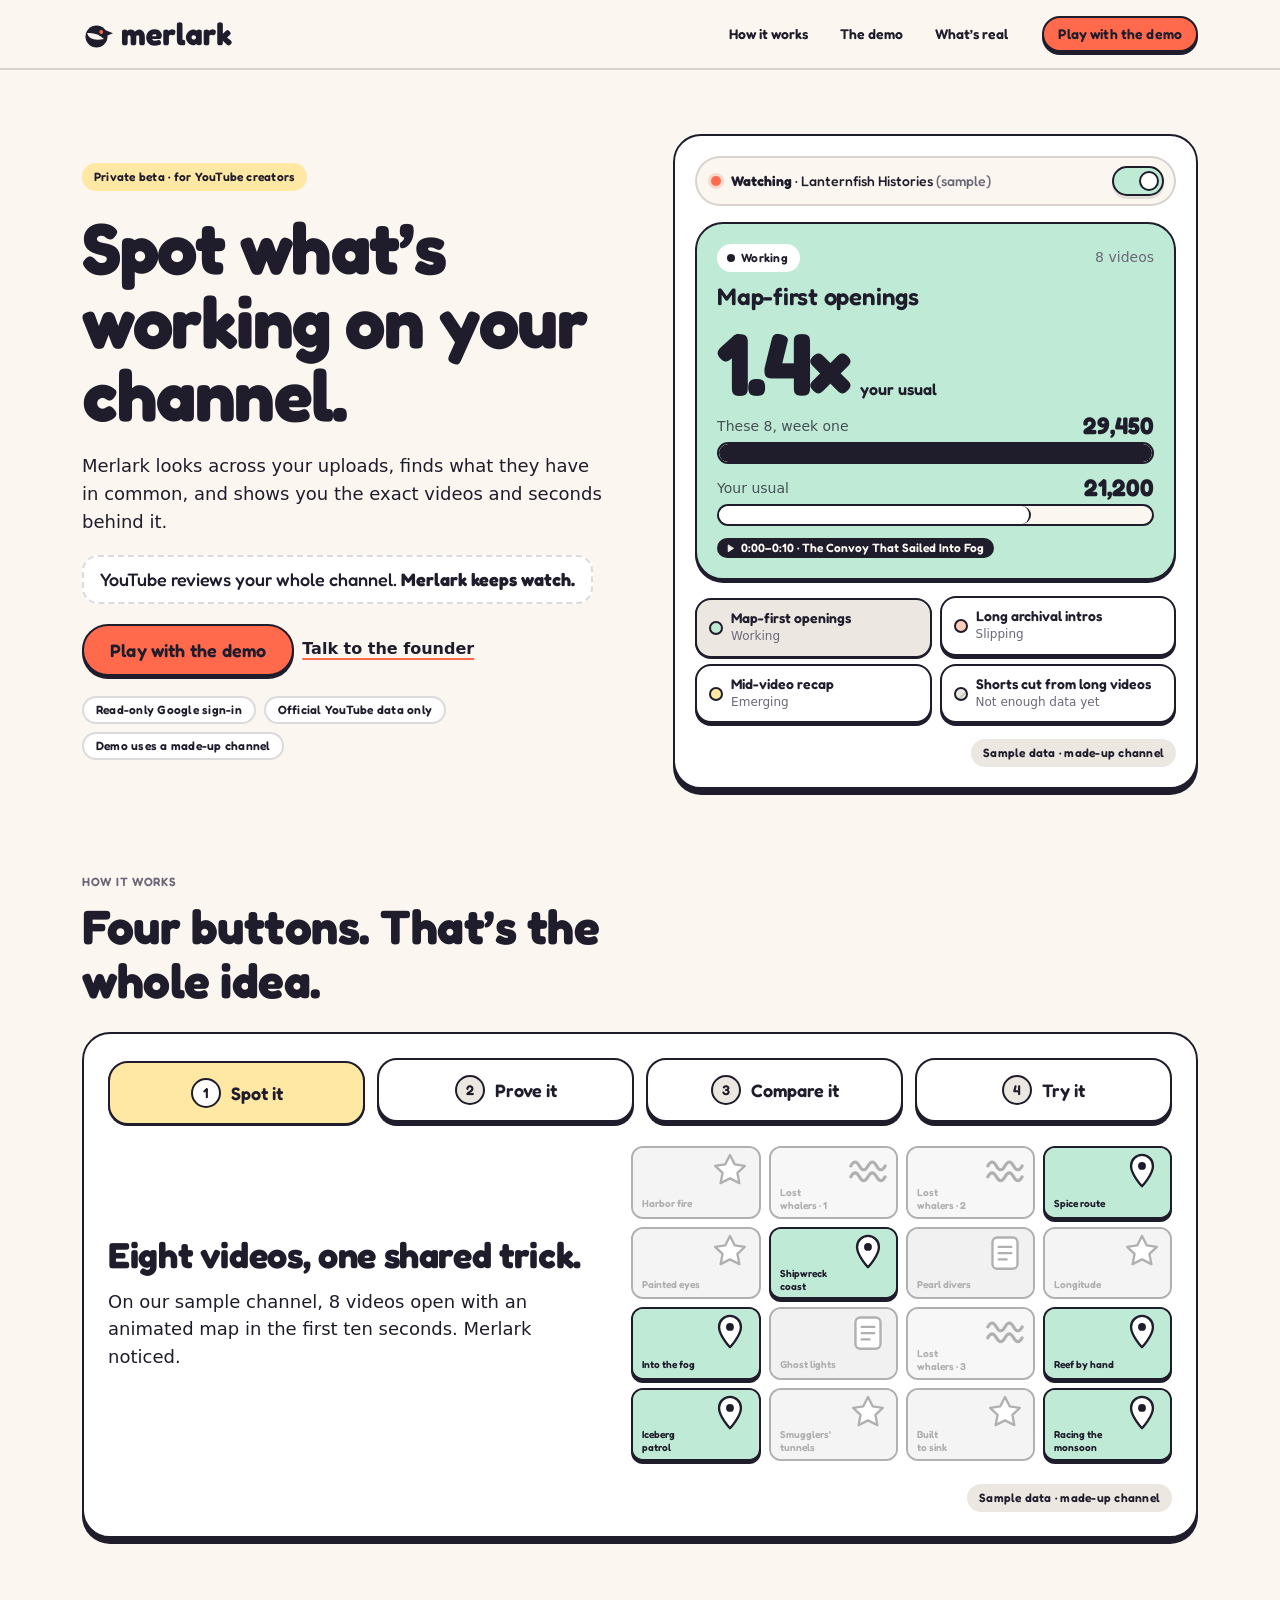
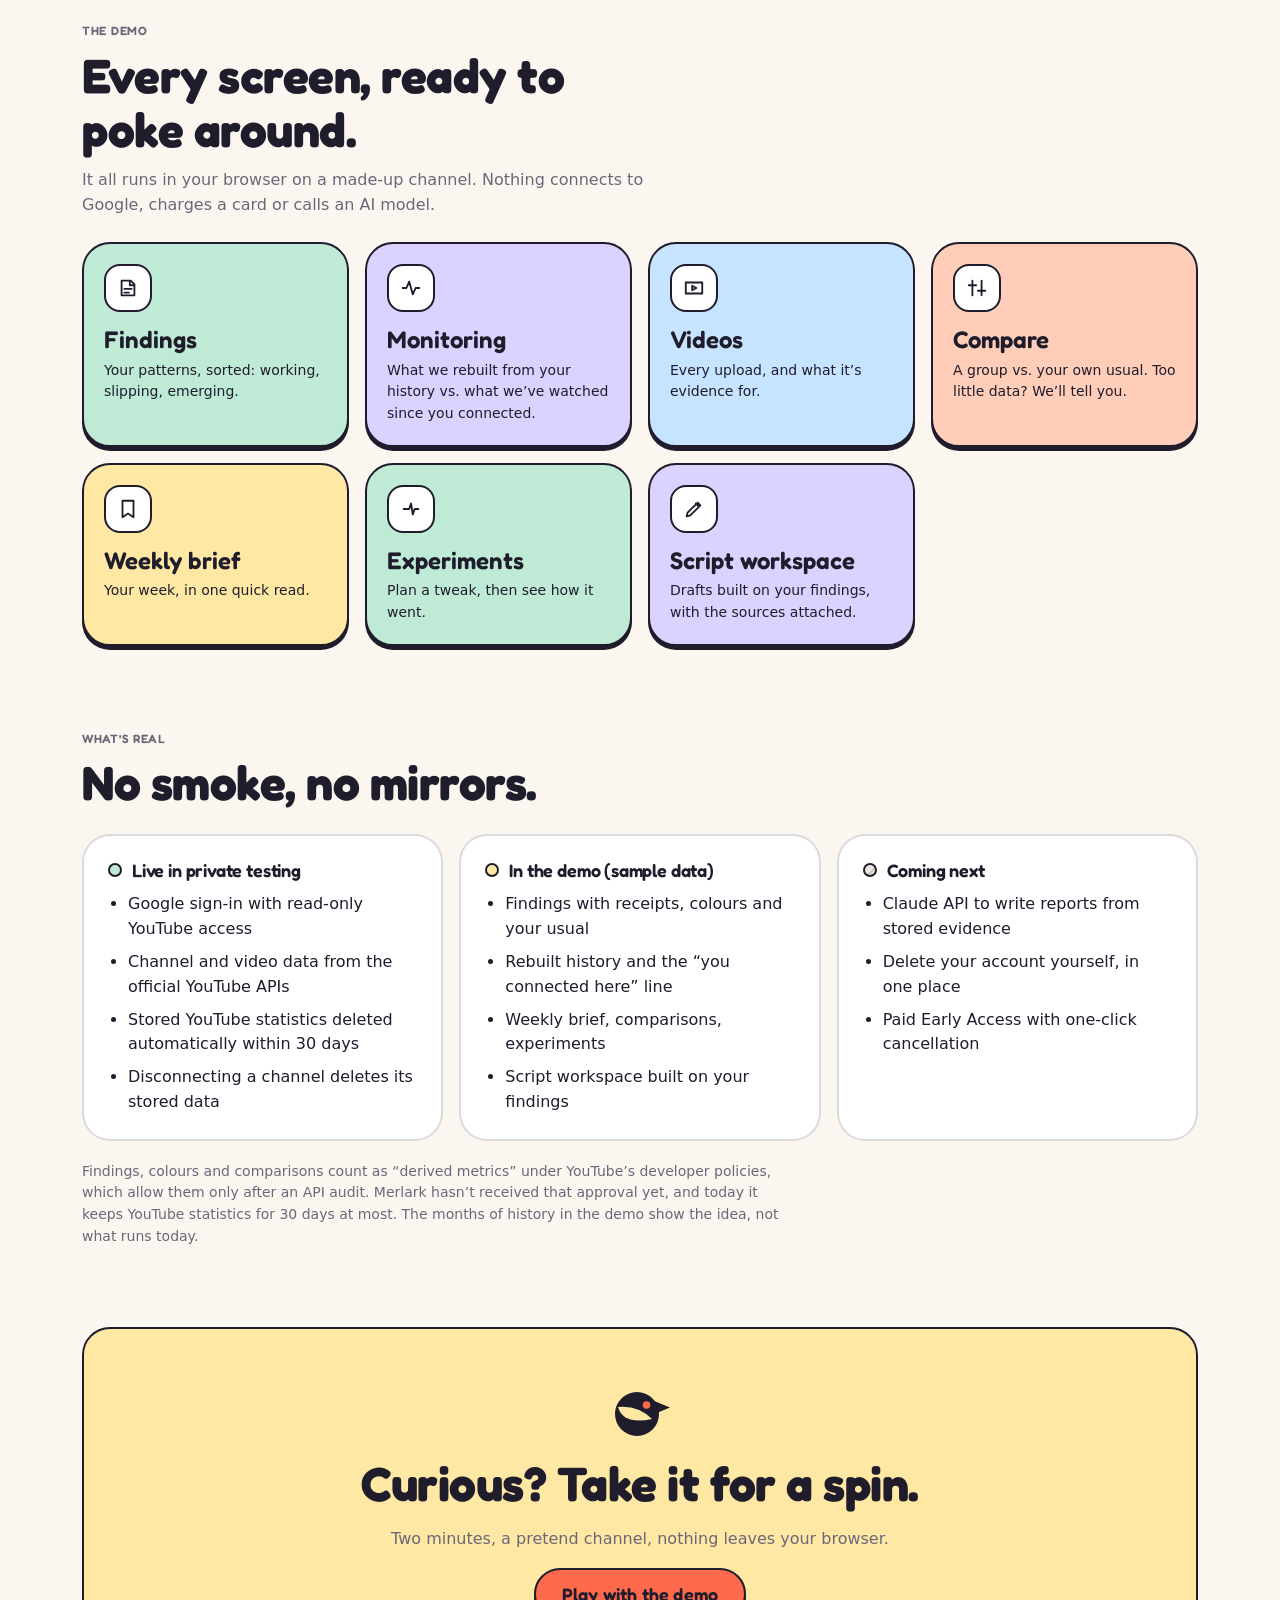
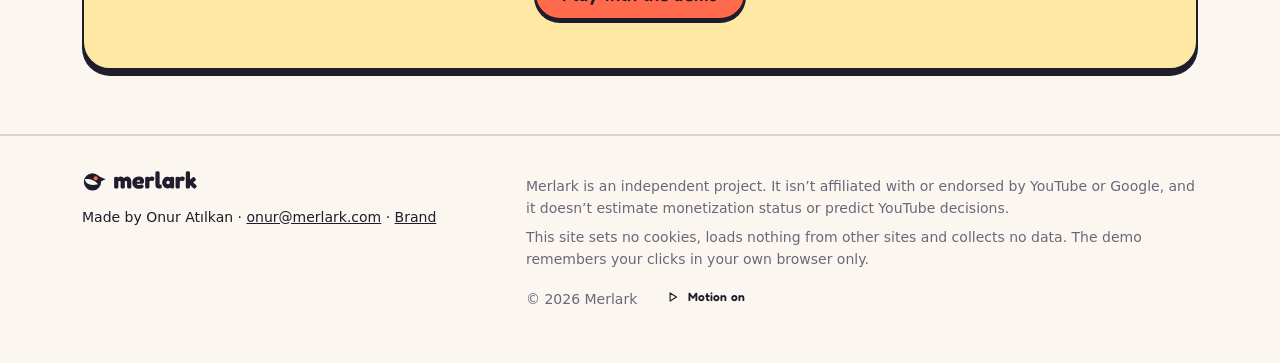
==== commit 4740b33e: "Friendly control-panel redesign: pastel panels, lark logo, plain copy, re-skinned demo, new brand pa" ====
--- a/index.html
+++ b/index.html
@@ -1,17 +1,17 @@
 <!doctype html>
-<html lang="en" style="background:#080c0d">
+<html lang="en">
 <head>
 <meta charset="utf-8">
 <meta name="viewport" content="width=device-width, initial-scale=1, viewport-fit=cover">
-<meta name="color-scheme" content="dark">
-<meta name="theme-color" content="#080c0d">
+<meta name="color-scheme" content="light">
+<meta name="theme-color" content="#FBF7F0">
 <title>Merlark</title>
-<meta name="description" content="Merlark watches a YouTube channel's content patterns and shows what changed, the videos and timestamps behind it, and what to try next. Private beta. Explore the interactive demo with sample data.">
+<meta name="description" content="Merlark looks across your YouTube uploads, finds what they have in common, and shows you the exact videos and seconds behind it. Private beta. Play with the demo on a made-up channel.">
 <meta name="robots" content="index,follow">
 <link rel="canonical" href="https://merlark.com/">
 <meta property="og:type" content="website">
 <meta property="og:title" content="Merlark — YouTube reviews your whole channel. Merlark keeps watch.">
-<meta property="og:description" content="See what changed on your channel, the evidence behind it, and what to try next. Explore the interactive demo with sample data.">
+<meta property="og:description" content="Spot what's working on your channel, with the exact videos and seconds behind it. Play with the demo on a made-up channel.">
 <meta property="og:image" content="https://merlark.com/assets/brand/og-image.png">
 <meta property="og:image:width" content="1200">
 <meta property="og:image:height" content="630">
@@ -21,15 +21,13 @@
 <link rel="icon" href="assets/brand/favicon-32.png" sizes="32x32" type="image/png">
 <link rel="apple-touch-icon" href="assets/brand/apple-touch-icon.png">
 <link rel="manifest" href="site.webmanifest">
-<link rel="preload" href="assets/fonts/instrument-serif-latin-400-normal.woff2" as="font" type="font/woff2" crossorigin>
-<link rel="preload" href="assets/fonts/inter-latin-wght-normal.woff2" as="font" type="font/woff2" crossorigin>
+<link rel="preload" href="assets/fonts/fredoka-latin-wght-normal.woff2" as="font" type="font/woff2" crossorigin>
+<link rel="preload" href="assets/fonts/figtree-latin-wght-normal.woff2" as="font" type="font/woff2" crossorigin>
 <script>try{if(localStorage.getItem('merlark-motion')==='off')document.documentElement.classList.add('motion-off')}catch(e){}</script>
 <link rel="stylesheet" href="assets/css/tokens.css">
 <link rel="stylesheet" href="assets/css/base.css">
-<link rel="stylesheet" href="assets/css/atmosphere.css">
-<link rel="stylesheet" href="demo/css/components.css">
+<link rel="stylesheet" href="assets/css/panel-kit.css">
 <link rel="stylesheet" href="assets/css/landing.css">
-<link rel="stylesheet" href="assets/css/scene.css">
 </head>
 <body class="landing">
 <a class="skip" href="#main">Skip to content</a>
@@ -38,139 +36,148 @@
   <div class="wrap head-row">
     <a class="logo" href="./" aria-label="Merlark home" data-logo="lockup"></a>
     <nav class="site-nav" aria-label="Sections">
-      <a href="#story">The story</a>
-      <a href="#beta">The beta</a>
-      <a href="#status">Status</a>
+      <a href="#how">How it works</a>
+      <a href="#demo">The demo</a>
+      <a href="#real">What’s real</a>
     </nav>
-    <span class="head-motion" id="motion-toggle"></span>
-    <a class="head-cta demo-cta" href="demo/">Explore the demo</a>
+    <a class="btn btn-primary btn-sm head-cta" href="demo/">Play with the demo</a>
   </div>
 </header>
 
 <main id="main">
-  <section class="scene" id="story" aria-label="How Merlark reads a channel, with sample data">
-    <div class="scene-pin">
-      <div class="scene-scrim" aria-hidden="true"></div>
-      <div class="scene-copy wrap">
-        <article class="stage-copy stage-0">
-          <p class="eyebrow">Private beta · For YouTube creators</p>
-          <h1 class="serif display">YouTube reviews your whole channel. <span class="warm">Merlark keeps watch.</span></h1>
-          <p class="lead">See what changed across your uploads, the videos and timestamps behind it, and what you could try next.</p>
-          <div class="cta-row">
-            <a class="btn btn-primary btn-lg demo-cta" href="demo/">Explore the interactive demo</a>
-          </div>
-          <ul class="facts">
-            <li>Read-only Google connection</li>
-            <li>Official YouTube APIs only</li>
-            <li>Sample data from a fictional channel</li>
-          </ul>
-        </article>
+  <section class="hero wrap" aria-labelledby="hero-title">
+    <div class="hero-copy">
+      <span class="chip hero-chip">Private beta · for YouTube creators</span>
+      <h1 id="hero-title" class="display">Spot what’s working on your channel.</h1>
+      <p class="lead">Merlark looks across your uploads, finds what they have in common, and shows you the exact videos and seconds behind it.</p>
+      <p class="tagline">YouTube reviews your whole channel. <b>Merlark keeps watch.</b></p>
+      <div class="btn-row">
+        <a class="btn btn-primary btn-lg" href="demo/">Play with the demo</a>
+        <a class="text-link" href="mailto:onur@merlark.com?subject=Merlark%20beta">Talk to the founder</a>
+      </div>
+      <ul class="assure" aria-label="Good to know">
+        <li class="chip">Read-only Google sign-in</li>
+        <li class="chip">Official YouTube data only</li>
+        <li class="chip">Demo uses a made-up channel</li>
+      </ul>
+    </div>
 
-        <article class="stage-copy stage-1">
-          <p class="eyebrow"><span class="step num">01</span> Discovery</p>
-          <h2 class="serif">Eight uploads share one opening.</h2>
-          <p>On the fictional channel <em>Lanternfish Histories</em>, <span data-f1="n">8</span> long-form uploads open on an animated route map within the first ten seconds. Merlark groups uploads that share a structure and sets them against the rest of the channel.</p>
-          <p class="state-line"><span class="chip state state-working"><i class="lamp" aria-hidden="true"></i>Working</span><span class="dim">Evidence: <span data-f1="quality">Strong</span></span></p>
-        </article>
-
-        <article class="stage-copy stage-2">
-          <p class="eyebrow"><span class="step num">02</span> Evidence</p>
-          <h2 class="serif">Every finding points to a moment.</h2>
-          <p><strong data-ev="title">The Convoy That Sailed Into Fog</strong>, <span class="ts num" data-ev="ts">0:00–0:10</span>: <span data-ev="label">Animated route map before narration</span>.</p>
-          <p class="dim">Observed by Merlark on <span data-ev="date">Aug 26, 2026</span>, after the channel was connected. No evidence, no finding.</p>
-        </article>
-
-        <article class="stage-copy stage-3">
-          <p class="eyebrow"><span class="step num">03</span> Comparison</p>
-          <h2 class="serif">Measured against the channel’s own baseline.</h2>
-          <p class="big-mult"><b class="num serif" data-f1="mult">1.4×</b><span>channel baseline</span></p>
-          <p>The map-first uploads averaged <b class="num" data-f1="groupViews">29,450</b> views in their first week. The median of the other <span data-f1="nBaseline">20</span> long-form uploads is <b class="num" data-f1="baselineViews">21,200</b>.</p>
-          <p class="dim small">An association, not a cause: other differences between these videos could explain part of the gap. Earlier uploads are historical estimates reconstructed after connection; deleted, private or unavailable videos may not be represented.</p>
-        </article>
-
-        <article class="stage-copy stage-4">
-          <p class="eyebrow"><span class="step num">04</span> Next step</p>
-          <h2 class="serif">A change worth trying, tracked on its own.</h2>
-          <p class="action" data-f1="action">Try a route map in the first 10 seconds of the next travel-themed episode.</p>
-          <p class="dim">If you try it, later readings are recorded as outcomes, kept apart from the finding that suggested them.</p>
-          <div class="cta-row">
-            <a class="btn btn-primary btn-lg demo-cta" href="demo/">Explore the interactive demo</a>
-            <a class="text-link quiet" href="mailto:onur@merlark.com?subject=Merlark%20beta">Contact the founder</a>
-          </div>
-        </article>
+    <div class="panel mini" aria-label="A small Merlark control panel with sample data">
+      <div class="mini-top">
+        <span class="watch-lamp" id="mini-lamp" aria-hidden="true"></span>
+        <span class="mini-watch"><b id="mini-state">Watching</b> · Lanternfish Histories <span class="dim">(sample)</span></span>
+        <button class="switch on" id="mini-switch" type="button" role="switch" aria-checked="true" aria-label="Watching"><i></i></button>
       </div>
-      <div class="scene-foot wrap">
-        <p class="sample-note"><i aria-hidden="true"></i>Sample data · fictional channel</p>
-        <ol class="scene-nav" aria-label="Story steps">
-          <li><button type="button">Opening</button></li>
-          <li><button type="button">Discovery</button></li>
-          <li><button type="button">Evidence</button></li>
-          <li><button type="button">Comparison</button></li>
-          <li><button type="button">Next step</button></li>
-        </ol>
-      </div>
+      <a class="tile state-working mini-tile" id="mini-tile" href="demo/?skipwelcome#/findings/F1">
+        <div class="tile-top"><span class="chip state state-working" data-mini="chip"><i class="lamp" aria-hidden="true"></i>Working</span><span class="dim small" data-mini="count"><span data-f1="n">8</span> videos</span></div>
+        <h2 data-mini="name">Map-first openings</h2>
+        <p class="readout"><b class="num" data-mini="mult" data-f1="mult">1.4×</b><span>your usual</span></p>
+        <div class="pair" data-mini="pair">
+          <div class="pair-row group"><span class="pair-label">These <span data-f1="n">8</span>, week one</span><span class="pair-track"><i style="--w:100%"></i></span><b class="num" data-f1="groupViews">29,450</b></div>
+          <div class="pair-row base"><span class="pair-label">Your usual</span><span class="pair-track"><i style="--w:72%"></i></span><b class="num" data-f1="baselineViews">21,200</b></div>
+        </div>
+        <span class="play-chip num" data-mini="ev"><svg class="icon" width="12" height="12" viewBox="0 0 24 24" aria-hidden="true"><path d="M7 5v14l11-7z"/></svg><span data-ev="ts">0:00–0:10</span> · <span data-ev="title">The Convoy That Sailed Into Fog</span></span>
+      </a>
+      <div class="mini-pick" role="group" aria-label="Other sample findings"></div>
+      <p class="mini-foot"><span class="chip">Sample data · made-up channel</span></p>
     </div>
   </section>
 
-  <section class="beta" id="beta" aria-labelledby="beta-title">
-    <div class="wrap beta-grid">
-      <div class="beta-intro">
-        <p class="eyebrow">The beta, screen by screen</p>
-        <h2 id="beta-title" class="serif section-title">One fictional channel, every screen of the product.</h2>
-        <p class="muted">The demo runs entirely in your browser on fixed sample data. Nothing connects to Google, charges a card or calls an AI model.</p>
-        <a class="text-link demo-cta" href="demo/">Open the demo</a>
+  <section class="how wrap" id="how" aria-labelledby="how-title">
+    <p class="eyebrow">How it works</p>
+    <h2 id="how-title" class="section-title">Four buttons. That’s the whole idea.</h2>
+    <div class="panel howpanel">
+      <div class="how-tabs" role="tablist" aria-label="How Merlark works">
+        <button role="tab" id="tab-1" aria-controls="pane-1" aria-selected="true" type="button"><span class="num">1</span>Spot it</button>
+        <button role="tab" id="tab-2" aria-controls="pane-2" aria-selected="false" tabindex="-1" type="button"><span class="num">2</span>Prove it</button>
+        <button role="tab" id="tab-3" aria-controls="pane-3" aria-selected="false" tabindex="-1" type="button"><span class="num">3</span>Compare it</button>
+        <button role="tab" id="tab-4" aria-controls="pane-4" aria-selected="false" tabindex="-1" type="button"><span class="num">4</span>Try it</button>
       </div>
-      <figure class="beta-shot">
-        <a class="demo-cta" href="demo/" aria-label="Open the demo overview">
-          <img src="assets/img/demo-overview.webp" alt="The demo overview: the finding “Map-first openings” on the left, its eight supporting videos connected on the right, and the comparison with the channel baseline below." width="1600" height="1000" loading="lazy" decoding="async">
-        </a>
-        <figcaption class="dim">Overview of the interactive demo, with sample data.</figcaption>
-      </figure>
-      <ol class="screens">
-        <li><a href="demo/#/findings"><span class="n serif">i</span><b>Findings</b><span>Each pattern with its state, evidence quality, and observation kept apart from interpretation.</span></a></li>
-        <li><a href="demo/#/monitoring"><span class="n serif">ii</span><b>Monitoring &amp; backfill</b><span>A visible line between reconstructed history and what Merlark observed after connection.</span></a></li>
-        <li><a href="demo/#/videos"><span class="n serif">iii</span><b>Video library</b><span>Every upload with its first-week reading, provenance and the findings it supports.</span></a></li>
-        <li><a href="demo/#/compare"><span class="n serif">iv</span><b>Compare</b><span>Groups against the same channel’s baseline. Insufficient evidence is shown as such.</span></a></li>
-        <li><a href="demo/#/brief"><span class="n serif">v</span><b>Weekly brief</b><span>What published, which readings arrived and which findings changed state.</span></a></li>
-        <li><a href="demo/#/interventions"><span class="n serif">vi</span><b>Interventions</b><span>Plan a change, then follow its outcome, recorded separately from the finding.</span></a></li>
-        <li><a href="demo/#/script"><span class="n serif">vii</span><b>Script workspace</b><span>Drafts that cite the findings behind them; weak evidence becomes a labelled suggestion.</span></a></li>
-      </ol>
+
+      <div class="how-pane" role="tabpanel" id="pane-1" aria-labelledby="tab-1">
+        <div class="how-text">
+          <h3>Eight videos, one shared trick.</h3>
+          <p>On our sample channel, <span data-f1="n">8</span> videos open with an animated map in the first ten seconds. Merlark noticed.</p>
+        </div>
+        <div class="how-visual covers" data-visual="spot" aria-hidden="true"></div>
+      </div>
+      <div class="how-pane" role="tabpanel" id="pane-2" aria-labelledby="tab-2" hidden>
+        <div class="how-text">
+          <h3>Every finding comes with receipts.</h3>
+          <p>Tap a finding and jump straight to the video and the second it’s based on. No receipt, no finding.</p>
+        </div>
+        <div class="how-visual" data-visual="prove"></div>
+      </div>
+      <div class="how-pane" role="tabpanel" id="pane-3" aria-labelledby="tab-3" hidden>
+        <div class="how-text">
+          <h3>Measured against you, not strangers.</h3>
+          <p>Those eight averaged <b class="num" data-f1="groupViews">29,450</b> views in week one. Your other long videos usually get <b class="num" data-f1="baselineViews">21,200</b>. That’s <b class="num" data-f1="mult">1.4×</b> your usual. It’s a link, not proof of cause — and we’ll always say so.</p>
+        </div>
+        <div class="how-visual" data-visual="compare">
+          <p class="readout"><b class="num" data-f1="mult">1.4×</b><span>your usual</span></p>
+        </div>
+      </div>
+      <div class="how-pane" role="tabpanel" id="pane-4" aria-labelledby="tab-4" hidden>
+        <div class="how-text">
+          <h3>One small experiment for next week.</h3>
+          <p><span data-f1="action">Try a map in the first 10 seconds of your next travel episode.</span> Merlark keeps the result separate, so you can see what really happened.</p>
+        </div>
+        <div class="how-visual" data-visual="try">
+          <div class="try-mini">
+            <span class="eyebrow">Try next</span>
+            <p data-f1="action">Try a map in the first 10 seconds of your next travel episode.</p>
+            <div class="try-row"><span>Plan it</span><button class="switch" type="button" role="switch" aria-checked="false" aria-label="Plan this experiment (sample)" data-try><i></i></button></div>
+            <p class="small dim" data-try-note>How it went is saved apart from the finding.</p>
+          </div>
+        </div>
+      </div>
+      <p class="how-foot"><span class="chip">Sample data · made-up channel</span></p>
     </div>
   </section>
 
-  <section class="status" id="status" aria-labelledby="status-title">
-    <div class="wrap">
-      <p class="eyebrow">Where Merlark stands</p>
-      <h2 id="status-title" class="serif section-title">Private beta, built in the open.</h2>
-      <div class="status-cols">
-        <div><h3><i class="mark built" aria-hidden="true"></i>Working in private testing</h3><ul>
-          <li>Google sign-in with read-only YouTube access</li>
-          <li>Channel and video data through the official YouTube APIs</li>
-          <li>Stored YouTube statistics deleted automatically within 30 days</li>
-          <li>Disconnecting a channel deletes its stored data</li></ul></div>
-        <div><h3><i class="mark demo" aria-hidden="true"></i>Shown in the demo with sample data</h3><ul>
-          <li>Findings with evidence, states and baselines</li>
-          <li>Backfill and the connection boundary</li>
-          <li>Weekly brief, comparisons, interventions</li>
-          <li>Evidence-grounded script workspace</li></ul></div>
-        <div><h3><i class="mark planned" aria-hidden="true"></i>Planned</h3><ul>
-          <li>Claude API to write reports from stored evidence</li>
-          <li>Self-service account deletion</li>
-          <li>Paid Early Access with one-click cancellation</li></ul></div>
-      </div>
-      <button class="btn btn-ghost" id="av-details" type="button">What the demo can and cannot show</button>
-    </div>
+  <section class="demo-sec wrap" id="demo" aria-labelledby="demo-title">
+    <p class="eyebrow">The demo</p>
+    <h2 id="demo-title" class="section-title">Every screen, ready to poke around.</h2>
+    <p class="muted section-lead">It all runs in your browser on a made-up channel. Nothing connects to Google, charges a card or calls an AI model.</p>
+    <ul class="screens">
+      <li><a class="screen t-mint" href="demo/?skipwelcome#/findings"><span class="screen-ico" data-icon="findings"></span><b>Findings</b><span>Your patterns, sorted: working, slipping, emerging.</span></a></li>
+      <li><a class="screen t-lilac" href="demo/?skipwelcome#/monitoring"><span class="screen-ico" data-icon="monitor"></span><b>Monitoring</b><span>What we rebuilt from your history vs. what we’ve watched since you connected.</span></a></li>
+      <li><a class="screen t-sky" href="demo/?skipwelcome#/videos"><span class="screen-ico" data-icon="videos"></span><b>Videos</b><span>Every upload, and what it’s evidence for.</span></a></li>
+      <li><a class="screen t-peach" href="demo/?skipwelcome#/compare"><span class="screen-ico" data-icon="compare"></span><b>Compare</b><span>A group vs. your own usual. Too little data? We’ll tell you.</span></a></li>
+      <li><a class="screen t-butter" href="demo/?skipwelcome#/brief"><span class="screen-ico" data-icon="brief"></span><b>Weekly brief</b><span>Your week, in one quick read.</span></a></li>
+      <li><a class="screen t-mint" href="demo/?skipwelcome#/experiments"><span class="screen-ico" data-icon="interventions"></span><b>Experiments</b><span>Plan a tweak, then see how it went.</span></a></li>
+      <li><a class="screen t-lilac" href="demo/?skipwelcome#/script"><span class="screen-ico" data-icon="script"></span><b>Script workspace</b><span>Drafts built on your findings, with the sources attached.</span></a></li>
+    </ul>
   </section>
 
-  <section class="closing" aria-labelledby="closing-title">
-    <div class="wrap closing-inner">
+  <section class="real wrap" id="real" aria-labelledby="real-title">
+    <p class="eyebrow">What’s real</p>
+    <h2 id="real-title" class="section-title">No smoke, no mirrors.</h2>
+    <div class="real-cols">
+      <div class="panel"><h3><i class="lamp-dot live" aria-hidden="true"></i>Live in private testing</h3><ul>
+        <li>Google sign-in with read-only YouTube access</li>
+        <li>Channel and video data from the official YouTube APIs</li>
+        <li>Stored YouTube statistics deleted automatically within 30 days</li>
+        <li>Disconnecting a channel deletes its stored data</li></ul></div>
+      <div class="panel"><h3><i class="lamp-dot demo" aria-hidden="true"></i>In the demo (sample data)</h3><ul>
+        <li>Findings with receipts, colours and your usual</li>
+        <li>Rebuilt history and the “you connected here” line</li>
+        <li>Weekly brief, comparisons, experiments</li>
+        <li>Script workspace built on your findings</li></ul></div>
+      <div class="panel"><h3><i class="lamp-dot next" aria-hidden="true"></i>Coming next</h3><ul>
+        <li>Claude API to write reports from stored evidence</li>
+        <li>Delete your account yourself, in one place</li>
+        <li>Paid Early Access with one-click cancellation</li></ul></div>
+    </div>
+    <p class="fine real-note">Findings, colours and comparisons count as “derived metrics” under YouTube’s developer policies, which allow them only after an API audit. Merlark hasn’t received that approval yet, and today it keeps YouTube statistics for 30 days at most. The months of history in the demo show the idea, not what runs today.</p>
+  </section>
+
+  <section class="closing wrap" aria-labelledby="closing-title">
+    <div class="panel closing-panel">
       <span class="closing-mark" data-logo="symbol-lg" aria-hidden="true"></span>
-      <h2 id="closing-title" class="serif">See the evidence for yourself.</h2>
-      <p class="muted">Every screen, one fictional channel, nothing leaves your browser.</p>
-      <div class="cta-row center">
-        <a class="btn btn-primary btn-lg demo-cta" href="demo/">Explore the interactive demo</a>
-        <a class="text-link quiet" href="mailto:onur@merlark.com?subject=Merlark%20beta">Contact the founder</a>
-      </div>
+      <h2 id="closing-title">Curious? Take it for a spin.</h2>
+      <p class="muted">Two minutes, a pretend channel, nothing leaves your browser.</p>
+      <a class="btn btn-primary btn-lg" href="demo/">Play with the demo</a>
     </div>
   </section>
 </main>
@@ -178,12 +185,11 @@
 <footer class="site-foot">
   <div class="wrap foot-row">
     <div><span data-logo="lockup-small"></span>
-      <p>Built by Onur Atılkan · <a href="mailto:onur@merlark.com">onur@merlark.com</a> · <a href="brand/">Brand</a></p></div>
+      <p>Made by Onur Atılkan · <a href="mailto:onur@merlark.com">onur@merlark.com</a> · <a href="brand/">Brand</a></p></div>
     <div class="foot-fine">
-      <p>Merlark is an independent project and is not affiliated with or endorsed by YouTube or Google. It does not estimate monetization status or predict YouTube decisions.</p>
-      <p>This site sets no cookies, loads no third-party resources and collects no data. The demo remembers your clicks in your own browser only.</p>
-      <p>© 2026 Merlark</p>
-      <p id="motion-toggle-foot"></p></div>
+      <p>Merlark is an independent project. It isn’t affiliated with or endorsed by YouTube or Google, and it doesn’t estimate monetization status or predict YouTube decisions.</p>
+      <p>This site sets no cookies, loads nothing from other sites and collects no data. The demo remembers your clicks in your own browser only.</p>
+      <p>© 2026 Merlark <span id="motion-toggle-foot"></span></p></div>
   </div>
 </footer>
 <script type="module" src="assets/js/landing.js"></script>
--- a/assets/css/tokens.css
+++ b/assets/css/tokens.css
@@ -1,105 +1,76 @@
-/* Merlark design tokens — "research studio at night". Single source for landing, brand page and demo.
-   Charcoal, petrol and ivory carry the page; amber is reserved for discoveries, focal points and key actions;
-   a restrained sea-green draws analytical connections. */
-@font-face { font-family: "Instrument Serif"; src: url("../fonts/instrument-serif-latin-400-normal.woff2") format("woff2"); font-weight: 400; font-style: normal; font-display: swap; }
-@font-face { font-family: "Instrument Serif"; src: url("../fonts/instrument-serif-latin-400-italic.woff2") format("woff2"); font-weight: 400; font-style: italic; font-display: swap; }
-@font-face { font-family: "Inter"; src: url("../fonts/inter-latin-wght-normal.woff2") format("woff2"); font-weight: 100 900; font-style: normal; font-display: swap; }
+/* Merlark design tokens — "the friendly control panel". Single source for landing, brand page and demo.
+   Warm paper, white panels, ink outlines, flat pastels. Coral is the one action colour. */
+@font-face { font-family: "Fredoka"; src: url("../fonts/fredoka-latin-wght-normal.woff2") format("woff2"); font-weight: 300 700; font-style: normal; font-display: swap; }
+@font-face { font-family: "Figtree"; src: url("../fonts/figtree-latin-wght-normal.woff2") format("woff2"); font-weight: 300 900; font-style: normal; font-display: swap; }
 
 :root {
-  color-scheme: dark;
+  color-scheme: light;
 
-  /* Palette */
-  --ink: #080c0d;
-  --petrol: #0c2228;
-  --petrol-2: #113039;
-  --ivory: #f3ebdc;
-  --amber-rgb: 217, 165, 101;
-  --sea-rgb: 120, 184, 166;
-  --hist-rgb: 190, 172, 140;
-  --ivory-rgb: 243, 235, 220;
-  --line-rgb: 64, 86, 88;
+  /* Surfaces and ink */
+  --paper: #fbf7f0;
+  --panel: #ffffff;
+  --ink: #1f1c2c;
+  --ink-muted: #6b6779;
+  --ink-soft: rgba(31, 28, 44, 0.12);
+  --ink-line: rgba(31, 28, 44, 0.16);
 
-  /* Foundation (names kept so every screen re-themes from here) */
-  --space-0: #050809;
-  --space-1: var(--ink);
-  --space-2: #0a1214;
-  --surface-1: rgba(14, 30, 34, 0.72);
-  --surface-2: rgba(20, 42, 48, 0.78);
-  --surface-3: rgba(28, 54, 60, 0.9);
-  --surface-glass: rgba(12, 34, 40, 0.66);
-  --line: rgba(var(--line-rgb), 0.38);
-  --line-strong: rgba(var(--line-rgb), 0.7);
-  --edge-glow: rgba(var(--amber-rgb), 0.35);
+  /* Pastels — flat fills only */
+  --mint: #bfebd6;
+  --butter: #ffe8a3;
+  --peach: #ffcdb8;
+  --lilac: #dcd2ff;
+  --sky: #c6e4ff;
+  --fog: #ece8e1;
 
-  /* Text (all >= 4.5:1 on --ink and --petrol) */
-  --text: var(--ivory);
-  --text-muted: #c2bcaf;
-  --text-dim: #8f9a95;
+  /* The one action colour: primary buttons, the watching lamp, the key number. Nothing else. */
+  --coral: #ff6a4d;
+  --coral-press: #e9553a;
+  --coral-ink: #1f1c2c;
 
-  /* Accents */
-  --accent: #8fc4b4;            /* sea-green: links, focus, connections */
-  --accent-strong: #b5ddd0;
-  --accent-soft: rgba(var(--sea-rgb), 0.12);
-  --accent-ink: #1a1206;
-  --sea: rgb(var(--sea-rgb));
-  --violet: rgb(var(--hist-rgb)); /* legacy name: now warm parchment for historical estimates */
-  --violet-soft: rgba(var(--hist-rgb), 0.1);
-  --amber: #d9a565;
-  --amber-strong: #ecc08a;
-  --amber-soft: rgba(var(--amber-rgb), 0.13);
-  --danger: #e48a7a;
-  --danger-soft: rgba(228, 138, 122, 0.12);
-
-  /* Finding states (performance trend, §5.9) */
-  --state-working: #9fd1b8;
-  --state-slipping: #d58f6c;
-  --state-neutral: #a6aea9;
-  --state-emerging: #b9cbd6;
-  --state-insufficient: #7f8a86;
+  /* Finding states (§5.9) — fixed forever */
+  --state-working: var(--mint);
+  --state-slipping: var(--peach);
+  --state-emerging: var(--butter);
+  --state-neutral: var(--fog);
+  --state-insufficient: var(--fog);
+  --hatch: repeating-linear-gradient(135deg, rgba(31, 28, 44, 0.14) 0 2px, transparent 2px 8px);
 
   /* Provenance (§6.7) */
-  --prov-historical: rgb(var(--hist-rgb)); /* category 4 — historical estimate */
-  --prov-observed: #8fc4b4;                /* category 5 — observed by Merlark */
+  --prov-historical: var(--lilac);   /* category 4 — historical estimate */
+  --prov-observed: var(--sky);       /* category 5 — observed by Merlark */
 
   /* Type */
-  --font-serif: "Instrument Serif", "Iowan Old Style", "Palatino Linotype", Georgia, serif;
-  --font-display: var(--font-serif);
-  --font-body: "Inter", system-ui, -apple-system, "Segoe UI", Roboto, "Helvetica Neue", Arial, sans-serif;
-  --font-mono: ui-monospace, "SF Mono", "JetBrains Mono", Menlo, Consolas, monospace;
+  --font-display: "Fredoka", ui-rounded, "SF Pro Rounded", system-ui, sans-serif;
+  --font-body: "Figtree", system-ui, -apple-system, "Segoe UI", Roboto, Arial, sans-serif;
+  --font-mono: ui-monospace, "SF Mono", Menlo, Consolas, monospace;
   --fs-xs: 12px;
-  --fs-sm: 13.5px;
-  --fs-md: 15px;
-  --fs-lg: 17px;
-  --fs-xl: 22px;
-  --fs-2xl: 30px;
-  --fs-3xl: clamp(40px, 5.4vw, 76px);
+  --fs-sm: 14px;
+  --fs-md: 16px;
+  --fs-lg: 18px;
+  --fs-xl: 24px;
+  --fs-2xl: 32px;
+  --fs-3xl: clamp(40px, 6vw, 72px);
 
-  /* Spacing: 4px base */
-  --s1: 4px; --s2: 8px; --s3: 12px; --s4: 16px; --s5: 20px; --s6: 24px; --s8: 32px; --s10: 40px; --s12: 48px; --s16: 64px;
+  /* 8px grid */
+  --s1: 4px; --s2: 8px; --s3: 12px; --s4: 16px; --s5: 20px; --s6: 24px; --s8: 32px; --s10: 40px; --s12: 48px; --s16: 64px; --s20: 80px;
 
-  /* Shape and depth: low radii, light instead of borders */
-  --r-sm: 4px;
-  --r-md: 6px;
-  --r-lg: 8px;
+  /* Shape and depth */
+  --r-sm: 12px;
+  --r-md: 16px;
+  --r-lg: 20px;
+  --r-xl: 28px;
   --r-pill: 999px;
-  --shadow-1: 0 18px 40px -24px rgba(0, 0, 0, 0.7);
-  --shadow-2: 0 30px 70px -30px rgba(0, 0, 0, 0.85);
-  --glow: 0 0 0 1px rgba(var(--amber-rgb), 0.35), 0 0 40px -10px rgba(var(--amber-rgb), 0.45);
+  --outline: 2px solid var(--ink);
+  --press: 0 3px 0 rgba(31, 28, 44, 0.12);
+  --press-ink: 0 3px 0 var(--ink);
+  --lift: 0 1px 0 rgba(31, 28, 44, 0.06), 0 8px 24px -12px rgba(31, 28, 44, 0.18);
 
-  /* Motion */
-  --ease-out: cubic-bezier(0.22, 1, 0.36, 1);
-  --ease-dock: cubic-bezier(0.65, 0, 0.35, 1);
-  --t-fast: 140ms;
-  --t-med: 260ms;
-  --t-slow: 520ms;
-  /* Shared motion language (flow.js mirrors these): press · panel · analytical emphasis */
-  --t-press: 150ms;
-  --t-panel: 480ms;
-  --t-emph: 1000ms;
-  --ease-settle: cubic-bezier(0.16, 1, 0.3, 1);  /* critically damped feel, no overshoot */
-  --ease-flow: cubic-bezier(0.45, 0, 0.2, 1);
+  /* Motion (micro only) */
+  --dur-press: 120ms;
+  --dur-pop: 260ms;
+  --ease-spring: cubic-bezier(0.34, 1.4, 0.64, 1);
+  --ease-out: cubic-bezier(0.2, 0.8, 0.2, 1);
+
+  --focus: 0 0 0 3px var(--paper), 0 0 0 5px var(--ink);
+  --wrap: 1180px;
 }
-
-@media (prefers-reduced-motion: reduce) {
-  :root { --t-fast: 0ms; --t-med: 0ms; --t-slow: 0ms; --t-panel: 0ms; --t-emph: 0ms; }
-}
--- a/assets/css/base.css
+++ b/assets/css/base.css
@@ -1,59 +1,110 @@
-/* Shared base: reset, typography, controls. Dark only — the document background is set explicitly to avoid white flashes. */
+/* Base: reset, type, and the shared control-panel pieces (buttons, chips, switches, panels, lamps).
+   Used by the landing page, the brand page and the demo. */
 *, *::before, *::after { box-sizing: border-box; }
-html { background: var(--ink); -webkit-text-size-adjust: 100%; }
+html { -webkit-text-size-adjust: 100%; text-size-adjust: 100%; background: var(--paper); }
 body {
-  margin: 0;
-  min-height: 100vh;
-  background: transparent; /* html carries the ink; the fixed atmosphere sits between them */
-  color: var(--text);
-  font: var(--fs-md)/1.6 var(--font-body);
-  font-feature-settings: "ss01", "cv11";
-  -webkit-font-smoothing: antialiased;
-  text-rendering: optimizeLegibility;
+  margin: 0; min-height: 100vh; overflow-x: hidden;
+  background: var(--paper); color: var(--ink);
+  font: 400 var(--fs-md)/1.55 var(--font-body);
+  -webkit-font-smoothing: antialiased; font-feature-settings: "tnum" 0;
 }
-h1, h2, h3, h4 { font-family: var(--font-body); line-height: 1.2; letter-spacing: -0.01em; margin: 0; font-weight: 600; }
-.serif, h1.serif, h2.serif { font-family: var(--font-serif); font-weight: 400; letter-spacing: -0.005em; line-height: 1.04; }
+img, svg { display: block; max-width: 100%; }
+a { color: inherit; }
+button, input, select, textarea { font: inherit; color: inherit; }
+button { cursor: pointer; }
+h1, h2, h3, h4 { font-family: var(--font-display); font-weight: 600; line-height: 1.12; margin: 0; letter-spacing: -0.01em; }
 p { margin: 0; }
-a { color: var(--accent); text-underline-offset: 3px; text-decoration-thickness: 1px; }
-a:hover { color: var(--accent-strong); }
-img, svg { display: block; max-width: 100%; }
-button, input, select, textarea { font: inherit; color: inherit; }
-::selection { background: rgba(var(--amber-rgb), 0.32); color: var(--ivory); }
-:focus-visible { outline: 2px solid var(--amber); outline-offset: 3px; border-radius: 2px; }
-.num, .mono { font-family: var(--font-body); font-variant-numeric: tabular-nums; letter-spacing: -0.01em; }
-.sr-only { position: absolute; width: 1px; height: 1px; padding: 0; margin: -1px; overflow: hidden; clip: rect(0 0 0 0); white-space: nowrap; border: 0; }
-.eyebrow { font: 500 11.5px/1.3 var(--font-body); letter-spacing: 0.16em; text-transform: uppercase; color: var(--text-dim); }
-.muted { color: var(--text-muted); }
-.dim { color: var(--text-dim); }
+code { font-family: var(--font-mono); font-size: 0.9em; background: var(--fog); padding: 1px 6px; border-radius: 6px; }
+:focus-visible { outline: none; box-shadow: var(--focus); border-radius: 10px; }
 
-/* Buttons: flat, near-square; amber only for the action that matters */
+.num { font-variant-numeric: tabular-nums; }
+.muted { color: var(--ink-muted); }
+.dim { color: var(--ink-muted); }
+.small, .fine { font-size: var(--fs-sm); }
+.fine { color: var(--ink-muted); }
+.lead { font-size: var(--fs-lg); }
+.sr-only { position: absolute !important; width: 1px; height: 1px; margin: -1px; padding: 0; overflow: hidden; clip: rect(0 0 0 0); white-space: nowrap; border: 0; }
+.eyebrow { display: inline-block; font: 600 var(--fs-xs)/1.3 var(--font-display); letter-spacing: 0.06em; text-transform: uppercase; color: var(--ink-muted); }
+.display { font-size: var(--fs-3xl); font-weight: 700; line-height: 1.02; letter-spacing: -0.02em; }
+.wrap { width: 100%; max-width: var(--wrap); margin: 0 auto; padding: 0 var(--s4); }
+@media (min-width: 768px) { .wrap { padding: 0 var(--s8); } }
+
+.skip { position: absolute; left: 12px; top: -60px; z-index: 300; padding: 8px 16px; border-radius: var(--r-pill); background: var(--ink); color: var(--paper); font-weight: 600; text-decoration: none; }
+.skip:focus { top: 12px; }
+
+/* ---- logo */
+.logo { display: inline-flex; align-items: center; gap: 8px; color: var(--ink); text-decoration: none; }
+.sym .sym-eye { fill: var(--coral); }
+.sym .sym-wing { fill: var(--sym-cut, var(--paper)); }
+.wm { display: block; }
+
+/* ---- buttons: chunky, outlined, pressable */
 .btn {
-  --btn-bg: transparent; --btn-fg: var(--text); --btn-line: rgba(var(--ivory-rgb), 0.28);
-  display: inline-flex; align-items: center; justify-content: center; gap: var(--s2);
-  min-height: 40px; padding: 0 var(--s4); border-radius: 3px;
-  background: var(--btn-bg); color: var(--btn-fg); border: 1px solid var(--btn-line);
-  font-weight: 500; font-size: var(--fs-sm); letter-spacing: 0.005em; text-decoration: none; cursor: pointer; white-space: nowrap;
-  transition: transform var(--t-press) var(--ease-out), background 300ms var(--ease-flow), border-color 300ms var(--ease-flow), color 300ms var(--ease-flow);
+  --bg: var(--panel);
+  display: inline-flex; align-items: center; justify-content: center; gap: 8px;
+  min-height: 44px; padding: 0 20px; border: var(--outline); border-radius: var(--r-pill);
+  background: var(--bg); color: var(--ink); box-shadow: var(--press-ink);
+  font: 600 var(--fs-md)/1 var(--font-display); letter-spacing: 0.01em; text-decoration: none; white-space: nowrap;
+  transform: translateY(0); transition: transform var(--dur-press) var(--ease-out), box-shadow var(--dur-press) var(--ease-out), background-color var(--dur-press);
+  -webkit-tap-highlight-color: transparent;
 }
-.btn .icon { transition: transform 400ms var(--ease-settle); }
-.btn:hover { color: var(--btn-fg); background: rgba(var(--ivory-rgb), 0.06); border-color: rgba(var(--ivory-rgb), 0.5); }
-.btn:hover .icon:last-child { transform: translateX(3px); }
-.btn:active { transform: translateY(1px); }
-.btn[disabled] { opacity: 0.45; cursor: not-allowed; }
-.btn-primary { --btn-bg: var(--amber); --btn-fg: var(--accent-ink); --btn-line: var(--amber); font-weight: 600; }
-.btn-primary:hover { background: var(--amber-strong); border-color: var(--amber-strong); }
-.btn-ghost { --btn-bg: transparent; }
-.btn-quiet { --btn-bg: transparent; --btn-line: transparent; padding: 0 var(--s2); color: var(--text-muted); }
-.btn-quiet:hover { background: rgba(var(--ivory-rgb), 0.05); border-color: transparent; color: var(--text); }
-.btn-danger { --btn-bg: var(--danger-soft); --btn-fg: var(--danger); --btn-line: rgba(228, 138, 122, 0.4); }
-.btn-sm { min-height: 32px; padding: 0 var(--s3); font-size: var(--fs-xs); }
-.btn-lg { min-height: 52px; padding: 0 var(--s6); font-size: var(--fs-md); }
-.text-link { display: inline-flex; align-items: center; gap: 8px; color: var(--amber); text-decoration: none; font-weight: 500; border-bottom: 1px solid rgba(var(--amber-rgb), 0.45); padding-bottom: 2px; }
-.text-link:hover { color: var(--amber-strong); border-color: var(--amber-strong); }
+.btn:hover { background: color-mix(in srgb, var(--bg) 88%, var(--ink)); }
+.btn:active { transform: translateY(2px); box-shadow: 0 1px 0 var(--ink); }
+.btn[disabled], .btn[aria-disabled="true"] { opacity: 0.45; cursor: not-allowed; transform: none; box-shadow: var(--press-ink); }
+.btn-primary { --bg: var(--coral); color: var(--coral-ink); }
+.btn-primary:hover { background: var(--coral-press); }
+.btn-ghost { --bg: var(--panel); }
+.btn-quiet { --bg: transparent; border-color: transparent; box-shadow: none; padding: 0 12px; }
+.btn-quiet:hover { background: var(--fog); }
+.btn-quiet:active, .btn-quiet[disabled] { box-shadow: none; }
+.btn-danger { --bg: var(--peach); }
+.btn-sm { min-height: 36px; padding: 0 14px; font-size: var(--fs-sm); }
+.btn-lg { min-height: 52px; padding: 0 26px; font-size: var(--fs-lg); }
+.icon-btn { width: 40px; min-height: 40px; padding: 0; }
+.btn-row { display: flex; flex-wrap: wrap; align-items: center; gap: var(--s2); }
+.text-link { display: inline-flex; align-items: center; gap: 6px; background: none; border: 0; padding: 0; color: var(--ink); font-weight: 600; text-decoration: underline; text-decoration-thickness: 2px; text-underline-offset: 4px; text-decoration-color: var(--coral); }
+.text-link:hover { text-decoration-color: var(--ink); }
 
-/* Brand mark (inline SVG) */
-.logo { display: inline-flex; align-items: center; gap: 10px; color: var(--text); text-decoration: none; }
-.logo:hover { color: var(--text); }
-.sym { color: var(--ivory); }
-.sym .sig { fill: var(--amber); }
-.wm { color: var(--ivory); }
+/* ---- chips */
+.chip {
+  display: inline-flex; align-items: center; gap: 6px; min-height: 28px; padding: 2px 12px;
+  border-radius: var(--r-pill); background: var(--fog); color: var(--ink);
+  font: 600 var(--fs-xs)/1.2 var(--font-display); letter-spacing: 0.02em; text-decoration: none; white-space: nowrap; border: 0;
+}
+a.chip, button.chip { border: 2px solid transparent; }
+a.chip:hover, button.chip:hover { border-color: var(--ink); }
+.chip.state { padding-left: 10px; }
+.state-working.chip, .chip.state-working { background: var(--state-working); }
+.state-slipping.chip, .chip.state-slipping { background: var(--state-slipping); }
+.state-emerging.chip, .chip.state-emerging { background: var(--state-emerging); }
+.state-neutral.chip, .chip.state-neutral { background: var(--state-neutral); }
+.state-insufficient.chip, .chip.state-insufficient { background: var(--state-insufficient); background-image: var(--hatch); }
+.chip .lamp { width: 8px; height: 8px; border-radius: 50%; background: var(--ink); opacity: 0.7; }
+.chip.prov-historical { background: var(--prov-historical); }
+.chip.prov-observed { background: var(--prov-observed); }
+.chip.preview { background: var(--panel); border: 2px dashed var(--ink-line); }
+.chips { display: flex; flex-wrap: wrap; gap: var(--s2); align-items: center; }
+
+/* ---- lamp: the coral "watching" light */
+.watch-lamp { width: 10px; height: 10px; border-radius: 50%; background: var(--coral); box-shadow: 0 0 0 3px rgba(255, 106, 77, 0.22); flex: none; animation: lampBlink 2.8s ease-in-out infinite; }
+.watch-lamp.off { background: var(--fog); box-shadow: 0 0 0 3px var(--ink-soft); animation: none; }
+@keyframes lampBlink { 0%, 70%, 100% { opacity: 1; } 82% { opacity: 0.35; } }
+
+/* ---- switch (toggle) */
+.switch {
+  position: relative; flex: none; width: 52px; height: 30px; padding: 0; border: var(--outline); border-radius: var(--r-pill);
+  background: var(--fog); box-shadow: var(--press); transition: background-color var(--dur-press);
+}
+.switch i { position: absolute; top: 3px; left: 3px; width: 20px; height: 20px; border-radius: 50%; background: var(--panel); border: 2px solid var(--ink); transition: transform var(--dur-pop) var(--ease-spring); }
+.switch.on, .switch[aria-checked="true"] { background: var(--mint); }
+.switch.on i, .switch[aria-checked="true"] i { transform: translateX(22px); }
+
+/* ---- panels */
+.panel, .card { background: var(--panel); border-radius: var(--r-xl); border: 2px solid var(--ink-line); padding: var(--s6); }
+@media (max-width: 640px) { .panel, .card { padding: var(--s4); border-radius: var(--r-lg); } }
+
+/* ---- motion control */
+.motion-toggle { font-size: var(--fs-xs); }
+@media (prefers-reduced-motion: reduce) { *, *::before, *::after { animation-duration: 0.01ms !important; animation-iteration-count: 1 !important; transition-duration: 0.01ms !important; scroll-behavior: auto !important; } }
+.motion-off *, .motion-off *::before, .motion-off *::after { animation-duration: 0.01ms !important; animation-iteration-count: 1 !important; transition-duration: 0.01ms !important; }
+.tab-hidden * { animation-play-state: paused !important; }
--- a/assets/css/panel-kit.css
+++ b/assets/css/panel-kit.css
@@ -0,0 +1,69 @@
+/* Panel kit: the gadget pieces shared by the landing page and the demo —
+   finding tiles, big readouts, bar pairs, play-chips, evidence badges and video covers. */
+
+/* ---- finding tile: a pastel block with a big readout */
+.tile {
+  --tile: var(--fog);
+  position: relative; display: flex; flex-direction: column; gap: var(--s3);
+  padding: var(--s6); border-radius: var(--r-xl); border: var(--outline); background: var(--tile);
+  box-shadow: var(--press-ink); color: var(--ink); text-decoration: none;
+  transition: transform var(--dur-press) var(--ease-out), box-shadow var(--dur-press) var(--ease-out);
+}
+a.tile:hover, button.tile:hover { transform: translateY(-2px); box-shadow: 0 5px 0 var(--ink); }
+a.tile:active, button.tile:active { transform: translateY(2px); box-shadow: 0 1px 0 var(--ink); }
+.tile.state-working { --tile: var(--state-working); }
+.tile.state-slipping { --tile: var(--state-slipping); }
+.tile.state-emerging { --tile: var(--state-emerging); }
+.tile.state-neutral { --tile: var(--state-neutral); }
+.tile.state-insufficient { --tile: var(--state-insufficient); background-image: var(--hatch); }
+.tile .chip { background: var(--panel); }
+.tile .chip.state .lamp { opacity: 1; }
+.tile-top { display: flex; flex-wrap: wrap; align-items: center; justify-content: space-between; gap: var(--s2); }
+.tile h2, .tile h3 { font-size: var(--fs-xl); font-weight: 600; }
+.tile-sub { color: var(--ink); opacity: 0.78; font-size: var(--fs-sm); }
+.tile-go { display: inline-flex; align-items: center; gap: 6px; margin-top: auto; font: 600 var(--fs-sm)/1 var(--font-display); }
+
+/* ---- big readout, like a gadget display */
+.readout { display: flex; align-items: baseline; flex-wrap: wrap; gap: 4px 10px; margin: 0; }
+.readout b { font: 700 clamp(56px, 8vw, 88px)/0.9 var(--font-display); letter-spacing: -0.03em; font-variant-numeric: tabular-nums; }
+.readout span { font: 600 var(--fs-md)/1.2 var(--font-display); }
+.readout.sm b { font-size: 48px; }
+.readout.none { font: 600 var(--fs-lg)/1.2 var(--font-display); color: var(--ink-muted); }
+.readout.key b { color: var(--coral); -webkit-text-stroke: 0; }
+
+/* ---- bar pair: a group against your usual */
+.pair { display: grid; gap: var(--s3); }
+.pair-row { display: grid; grid-template-columns: 1fr auto; grid-template-areas: "label value" "track track"; gap: 4px var(--s3); align-items: end; }
+.pair-label { grid-area: label; font-size: var(--fs-sm); color: var(--ink-muted); }
+.pair-row b { grid-area: value; font: 700 var(--fs-xl)/1 var(--font-display); }
+.pair-track { grid-area: track; height: 22px; border-radius: var(--r-pill); background: var(--fog); overflow: hidden; border: 2px solid var(--ink); }
+.pair-track i { display: block; height: 100%; width: var(--w); border-radius: var(--r-pill); background: var(--mint); border-right: 2px solid var(--ink); transform-origin: left; animation: barGrow 600ms var(--ease-out) both; }
+.pair-row.base .pair-track i { background: var(--fog); background-image: none; }
+.pair-row.base .pair-track { background: var(--paper); }
+@keyframes barGrow { from { transform: scaleX(0.02); } }
+
+/* ---- play-chip: a timestamp you can tap */
+.play-chip {
+  display: inline-flex; align-items: center; gap: 5px; padding: 3px 10px 3px 8px; border-radius: var(--r-pill);
+  background: var(--ink); color: var(--paper); font: 600 var(--fs-xs)/1.2 var(--font-display); white-space: nowrap;
+}
+.play-chip .icon { width: 11px; height: 11px; }
+.play-chip .icon path { fill: currentColor; }
+
+/* ---- evidence strength: three little bars */
+.quality { display: inline-flex; align-items: center; gap: 6px; font: 600 var(--fs-xs)/1 var(--font-display); }
+.quality .bars { display: inline-flex; gap: 2px; align-items: end; }
+.quality .bars i { width: 5px; border-radius: 2px; background: var(--ink-soft); }
+.quality .bars i:nth-child(1) { height: 7px; } .quality .bars i:nth-child(2) { height: 10px; } .quality .bars i:nth-child(3) { height: 13px; }
+.quality .bars i.on { background: var(--ink); }
+
+/* ---- video covers (flat pastel SVG) */
+.thumb { position: relative; display: block; flex: none; aspect-ratio: 16 / 9; border-radius: 12px; overflow: hidden; border: 2px solid var(--ink); background: var(--fog); }
+.thumb svg { width: 100%; height: 100%; }
+.cover-title { font: 600 13px var(--font-display); }
+.thumb-dur, .thumb-tag { position: absolute; bottom: 5px; padding: 1px 6px; border-radius: 6px; background: var(--ink); color: var(--paper); font: 600 10px/1.5 var(--font-display); }
+.thumb-dur { right: 5px; }
+.thumb-tag { left: 5px; top: 5px; bottom: auto; background: var(--panel); color: var(--ink); }
+/* On a pastel tile the group bar turns ink and the usual bar turns white, so neither melts into the tile. */
+.tile .pair-row.group .pair-track i, [data-visual="compare"] .pair-row.group .pair-track i { background: var(--ink); }
+.tile .pair-row.base .pair-track i, [data-visual="compare"] .pair-row.base .pair-track i { background: var(--panel); }
--- a/assets/css/landing.css
+++ b/assets/css/landing.css
@@ -1,78 +1,132 @@
-/* Landing page: header, sections after the scene, footer. The scene itself lives in scene.css. */
-:root { --maxw: 1320px; --gutter: clamp(16px, 4vw, 56px); }
-.wrap { width: 100%; max-width: var(--maxw); margin: 0 auto; padding: 0 var(--gutter); }
-main { overflow-x: clip; }
-.skip { position: absolute; left: 12px; top: -60px; z-index: 300; padding: 8px 14px; border-radius: 3px; background: var(--amber); color: var(--accent-ink); font-weight: 600; }
-.skip:focus { top: 12px; }
+/* Landing page: one scroll of panels on warm paper. */
+.landing main { display: grid; gap: var(--s20); padding-bottom: var(--s16); }
+@media (max-width: 640px) { .landing main { gap: var(--s16); } }
+.section-title { font-size: clamp(30px, 4.4vw, 48px); font-weight: 700; margin: 6px 0 var(--s6); max-width: 20ch; }
+.section-lead { max-width: 60ch; margin: calc(var(--s3) * -1) 0 var(--s6); }
 
-/* Header floats over the scene with no bar; a soft ink fade keeps it legible over the field. */
-.site-head { position: fixed; top: 0; left: 0; right: 0; z-index: 50; padding: 18px 0; background: linear-gradient(180deg, rgba(8, 12, 13, 0.78), rgba(8, 12, 13, 0)); }
-.head-row { display: flex; align-items: center; gap: 28px; }
-.head-row > .logo { margin-right: auto; }
-.site-nav { display: flex; gap: 26px; }
-.site-nav a { color: var(--text-muted); text-decoration: none; font-size: 13.5px; letter-spacing: 0.01em; transition: color 300ms var(--ease-flow); }
-.site-nav a:hover { color: var(--ivory); }
-.head-cta { color: var(--amber); text-decoration: none; font-size: 13.5px; font-weight: 500; padding: 8px 0; border-bottom: 1px solid rgba(var(--amber-rgb), 0.5); }
-.head-cta:hover { color: var(--amber-strong); }
-.motion-toggle { color: var(--text-dim); }
+/* ---- header */
+.site-head { position: sticky; top: 0; z-index: 50; background: rgba(251, 247, 240, 0.94); border-bottom: 2px solid var(--ink-line); }
+.head-row { display: flex; align-items: center; gap: var(--s5); min-height: 68px; }
+.site-nav { display: flex; gap: 4px; margin-left: auto; }
+.site-nav a { padding: 8px 14px; border-radius: var(--r-pill); font: 600 var(--fs-sm)/1 var(--font-display); text-decoration: none; }
+.site-nav a:hover { background: var(--fog); }
+@media (max-width: 860px) { .site-nav { display: none; } .head-cta { margin-left: auto; } }
+@media (max-width: 380px) { .head-cta { padding: 0 12px; font-size: 13px; } }
 
-/* Sections after the scene */
-.section-title { font-size: clamp(36px, 4vw, 60px); line-height: 1.02; text-wrap: balance; margin: 18px 0 22px; }
-.beta { position: relative; padding: clamp(96px, 14vh, 160px) 0 clamp(80px, 12vh, 140px); background: linear-gradient(180deg, rgba(8, 12, 13, 0), rgba(8, 12, 13, 0.86) 18%, rgba(8, 12, 13, 0.92)); }
-.beta-grid { display: grid; grid-template-columns: minmax(0, 0.8fr) minmax(0, 1.5fr); gap: 56px 72px; align-items: start; }
-.beta-intro p.muted { max-width: 40ch; margin-bottom: 26px; }
-.beta-shot { margin: 0; position: relative; }
-.beta-shot a { display: block; border-radius: 4px; overflow: hidden; box-shadow: 0 50px 90px -40px rgba(0, 0, 0, 0.95), 0 0 0 1px rgba(var(--ivory-rgb), 0.08); transition: transform 900ms var(--ease-settle), box-shadow 900ms var(--ease-flow); }
-.beta-shot a:hover { transform: translateY(-4px); box-shadow: 0 60px 100px -40px rgba(0, 0, 0, 0.95), 0 0 0 1px rgba(var(--amber-rgb), 0.35); }
-.beta-shot img { width: 100%; height: auto; }
-.beta-shot::before { content: ""; position: absolute; inset: -12% -8% auto 30%; height: 70%; background: radial-gradient(closest-side, rgba(var(--amber-rgb), 0.16), transparent); filter: blur(10px); z-index: -1; }
-.beta-shot figcaption { font-size: 12px; margin-top: 12px; }
-.screens { grid-column: 1 / -1; list-style: none; margin: 24px 0 0; padding: 0; display: grid; grid-template-columns: repeat(auto-fit, minmax(240px, 1fr)); gap: 0 40px; border-top: 1px solid var(--line); }
-.screens a { display: grid; grid-template-columns: 34px 1fr; gap: 4px 14px; padding: 22px 0 24px; border-bottom: 1px solid var(--line); text-decoration: none; color: var(--text-muted); font-size: 14px; line-height: 1.55; }
-.screens .n { grid-row: span 2; font-size: 22px; color: var(--amber); line-height: 1.1; font-style: italic; }
-.screens b { color: var(--ivory); font-weight: 500; font-size: 15.5px; transition: color 300ms; }
-.screens a:hover b { color: var(--amber-strong); }
+/* ---- hero */
+.hero { display: grid; gap: var(--s10); grid-template-columns: 1fr; align-items: center; padding-top: var(--s12); }
+@media (min-width: 1000px) { .hero { grid-template-columns: 1.05fr 1fr; padding-top: var(--s16); } }
+.hero-copy { display: grid; gap: var(--s5); justify-items: start; }
+.hero-chip { background: var(--butter); }
+.hero h1 { max-width: 13ch; }
+.hero .lead { max-width: 46ch; color: var(--ink); }
+.tagline { font: 500 var(--fs-lg)/1.35 var(--font-display); padding: 10px 16px; border-radius: var(--r-md); background: var(--panel); border: 2px dashed var(--ink-line); }
+.tagline b { font-weight: 700; }
+.assure { list-style: none; margin: 0; padding: 0; display: flex; flex-wrap: wrap; gap: var(--s2); }
+.assure .chip { background: var(--panel); border: 2px solid var(--ink-line); }
 
-.status { padding: clamp(80px, 12vh, 140px) 0; background: linear-gradient(180deg, rgba(8, 12, 13, 0.92), rgba(12, 34, 40, 0.88)); }
-.status-cols { display: grid; grid-template-columns: repeat(3, minmax(0, 1fr)); gap: 48px; margin: 40px 0 44px; }
-.status-cols h3 { display: flex; align-items: center; gap: 12px; font: 400 24px/1.2 var(--font-serif); margin-bottom: 18px; color: var(--ivory); }
-.status-cols ul { list-style: none; margin: 0; padding: 0; display: flex; flex-direction: column; }
-.status-cols li { padding: 12px 0; border-top: 1px solid var(--line); color: var(--text-muted); font-size: 14.5px; }
-.mark { width: 9px; height: 9px; border-radius: 50%; flex: none; }
-.mark.built { background: var(--sea); }
-.mark.demo { background: var(--amber); }
-.mark.planned { border: 1px solid var(--text-dim); }
+/* mini control panel */
+.mini { display: grid; gap: var(--s4); border: var(--outline); box-shadow: 0 6px 0 var(--ink); padding: var(--s5); }
+.mini-top { display: flex; align-items: center; gap: 10px; padding: 8px 10px 8px 14px; border-radius: var(--r-pill); background: var(--paper); border: 2px solid var(--ink-line); font: 500 var(--fs-sm)/1.25 var(--font-display); }
+.mini-watch { flex: 1; min-width: 0; }
+.mini-watch b { font-weight: 700; }
+.mini-tile { gap: var(--s3); padding: var(--s5); }
+.mini-tile h2 { font-size: var(--fs-xl); }
+.mini-tile .pair-label { color: var(--ink); opacity: 0.75; }
+.mini-tile .pair-track { background: rgba(255, 255, 255, 0.6); }
+.mini-tile .play-chip { align-self: flex-start; max-width: 100%; overflow: hidden; text-overflow: ellipsis; }
+.readout.none b { font: 600 var(--fs-xl)/1.2 var(--font-display); color: var(--ink-muted); }
+.mini-pick { display: grid; grid-template-columns: repeat(2, minmax(0, 1fr)); gap: var(--s2); }
+.pick {
+  display: grid; grid-template-columns: auto 1fr; gap: 0 8px; align-items: center; text-align: left; padding: 10px 12px;
+  border: 2px solid var(--ink); border-radius: var(--r-md); background: var(--panel); box-shadow: var(--press-ink);
+  transition: transform var(--dur-press) var(--ease-out), box-shadow var(--dur-press) var(--ease-out);
+}
+.pick > span:nth-child(2) { font: 600 var(--fs-sm)/1.2 var(--font-display); }
+.pick small { grid-column: 2; color: var(--ink-muted); font-size: var(--fs-xs); }
+.pick-dot { grid-row: span 2; width: 14px; height: 14px; border-radius: 50%; border: 2px solid var(--ink); background: var(--fog); }
+.pick.state-working .pick-dot { background: var(--mint); } .pick.state-slipping .pick-dot { background: var(--peach); }
+.pick.state-emerging .pick-dot { background: var(--butter); } .pick.state-insufficient .pick-dot { background-image: var(--hatch); }
+.pick:active, .pick[aria-pressed="true"] { transform: translateY(2px); box-shadow: 0 1px 0 var(--ink); }
+.pick[aria-pressed="true"] { background: var(--fog); }
+.mini-foot { display: flex; justify-content: flex-end; }
 
-.closing { position: relative; padding: clamp(120px, 20vh, 200px) 0; text-align: center; overflow: hidden; background: linear-gradient(180deg, rgba(12, 34, 40, 0.88), rgba(8, 12, 13, 0.4) 60%, rgba(8, 12, 13, 0.75)); }
-.closing::before { content: ""; position: absolute; left: 50%; top: 42%; width: 70vmax; height: 40vmax; transform: translate(-50%, -50%); background: radial-gradient(closest-side, rgba(var(--amber-rgb), 0.18), transparent 70%); pointer-events: none; }
-.closing-inner { position: relative; display: flex; flex-direction: column; align-items: center; gap: 20px; }
-.closing-mark { margin-bottom: 8px; }
-.closing h2 { font-size: clamp(44px, 6vw, 96px); line-height: 1; letter-spacing: -0.015em; }
-.cta-row.center { justify-content: center; }
-.quiet { color: var(--text-muted); border-color: rgba(var(--ivory-rgb), 0.25); }
-.quiet:hover { color: var(--ivory); border-color: var(--ivory); }
+/* ---- how it works */
+.howpanel { display: grid; gap: var(--s6); border: var(--outline); box-shadow: 0 6px 0 var(--ink); }
+.how-tabs { display: grid; grid-template-columns: repeat(4, minmax(0, 1fr)); gap: var(--s3); }
+.how-tabs button {
+  display: flex; align-items: center; justify-content: center; gap: 10px; min-height: 64px; padding: 0 12px;
+  border: var(--outline); border-radius: var(--r-lg); background: var(--panel); box-shadow: 0 4px 0 var(--ink);
+  font: 600 var(--fs-lg)/1 var(--font-display); transition: transform var(--dur-press) var(--ease-out), box-shadow var(--dur-press) var(--ease-out), background-color var(--dur-press);
+}
+.how-tabs button .num { display: grid; place-items: center; width: 30px; height: 30px; border-radius: 50%; background: var(--fog); border: 2px solid var(--ink); font-size: var(--fs-sm); }
+.how-tabs button:hover { background: var(--paper); }
+.how-tabs button:active { transform: translateY(3px); box-shadow: 0 1px 0 var(--ink); }
+.how-tabs button[aria-selected="true"] { background: var(--butter); transform: translateY(3px); box-shadow: 0 1px 0 var(--ink); }
+.how-tabs button[aria-selected="true"] .num { background: var(--panel); }
+@media (max-width: 720px) { .how-tabs { grid-template-columns: repeat(2, minmax(0, 1fr)); } .how-tabs button { min-height: 52px; font-size: var(--fs-md); } }
+.how-pane { display: grid; gap: var(--s8); grid-template-columns: 1fr; align-items: center; min-height: 280px; animation: popIn var(--dur-pop) var(--ease-spring) both; }
+@media (min-width: 900px) { .how-pane { grid-template-columns: 1fr 1.1fr; } }
+.how-pane[hidden] { display: none; }
+.how-text { display: grid; gap: var(--s3); }
+.how-text h3 { font-size: clamp(26px, 3vw, 36px); font-weight: 700; }
+.how-text p { font-size: var(--fs-lg); max-width: 44ch; }
+.how-visual { min-width: 0; }
+.covers { display: grid; grid-template-columns: repeat(4, minmax(0, 1fr)); gap: var(--s2); }
+.covers .thumb { width: 100% !important; transition: transform var(--dur-pop) var(--ease-spring), opacity var(--dur-pop); }
+.covers .thumb.miss { opacity: 0.35; filter: grayscale(1); }
+.covers .thumb.hit { box-shadow: 0 3px 0 var(--ink); }
+.how-pane:not([hidden]) .covers .thumb.hit { animation: hop 420ms var(--ease-spring) both; }
+.covers .thumb.hit:nth-child(3n) { animation-delay: 60ms; } .covers .thumb.hit:nth-child(3n + 1) { animation-delay: 120ms; }
+@keyframes hop { 40% { transform: translateY(-6px); } }
+.prove-list { list-style: none; margin: 0; padding: 0; display: grid; gap: var(--s2); }
+.prove-list a { display: flex; gap: var(--s3); align-items: center; padding: 10px; border-radius: var(--r-lg); border: 2px solid var(--ink-line); background: var(--paper); text-decoration: none; transition: border-color var(--dur-press), transform var(--dur-press) var(--ease-out); }
+.prove-list a:hover { border-color: var(--ink); transform: translateX(3px); }
+.prove-list a > span { display: grid; gap: 6px; justify-items: start; min-width: 0; }
+.prove-list b { font: 600 var(--fs-md)/1.25 var(--font-display); }
+[data-visual="compare"] { display: grid; gap: var(--s4); padding: var(--s5); border-radius: var(--r-xl); background: var(--mint); border: 2px solid var(--ink); }
+[data-visual="compare"] .pair-track { background: rgba(255, 255, 255, 0.6); }
+[data-visual="compare"] .pair-label { color: var(--ink); }
+.try-mini { display: grid; gap: var(--s3); padding: var(--s5); border-radius: var(--r-xl); background: var(--butter); border: 2px dashed var(--ink); }
+.try-mini > p:first-of-type { font: 600 var(--fs-xl)/1.25 var(--font-display); }
+.try-row { display: flex; align-items: center; justify-content: space-between; gap: var(--s3); padding: 10px 14px; border-radius: var(--r-pill); background: var(--panel); border: 2px solid var(--ink); font: 600 var(--fs-md)/1 var(--font-display); }
+.how-foot { display: flex; justify-content: flex-end; }
 
-.site-foot { padding: 52px 0 64px; background: var(--ink); border-top: 1px solid var(--line); font-size: 13px; color: var(--text-dim); }
-.foot-row { display: grid; grid-template-columns: minmax(0, 1fr) minmax(0, 1.3fr); gap: 40px; }
-.foot-row p { margin-top: 12px; }
-.foot-row a { color: var(--text-muted); }
-.foot-fine p { margin: 0 0 8px; max-width: 70ch; }
+/* ---- demo tiles */
+.screens { list-style: none; margin: 0; padding: 0; display: grid; gap: var(--s4); grid-template-columns: repeat(auto-fill, minmax(240px, 1fr)); }
+.screen {
+  display: grid; gap: 6px; align-content: start; height: 100%; padding: var(--s5); border-radius: var(--r-xl); border: var(--outline);
+  box-shadow: 0 4px 0 var(--ink); text-decoration: none; transition: transform var(--dur-press) var(--ease-out), box-shadow var(--dur-press) var(--ease-out);
+}
+.screen:hover { transform: translateY(-3px); box-shadow: 0 7px 0 var(--ink); }
+.screen:active { transform: translateY(3px); box-shadow: 0 1px 0 var(--ink); }
+.screen b { font: 600 var(--fs-xl)/1.15 var(--font-display); margin-top: var(--s2); }
+.screen > span:last-child { font-size: var(--fs-sm); }
+.screen-ico { display: grid; place-items: center; width: 48px; height: 48px; border-radius: var(--r-md); background: var(--panel); border: 2px solid var(--ink); }
+.t-mint { background: var(--mint); } .t-lilac { background: var(--lilac); } .t-sky { background: var(--sky); } .t-peach { background: var(--peach); } .t-butter { background: var(--butter); }
 
-/* Entrances below the scene: settle from slightly lower, staggered (content is visible without them). */
-.reveal { opacity: 0; transform: translate3d(0, 18px, 0); transition: opacity 900ms var(--ease-flow) var(--d, 0ms), transform 1100ms var(--ease-settle) var(--d, 0ms); }
-.reveal.in { opacity: 1; transform: none; }
-body.leaving main, body.leaving .site-head { opacity: 0; transition: opacity 300ms var(--ease-flow); }
+/* ---- what's real */
+.real-cols { display: grid; gap: var(--s4); grid-template-columns: 1fr; }
+@media (min-width: 900px) { .real-cols { grid-template-columns: repeat(3, 1fr); } }
+.real-cols h3 { display: flex; align-items: center; gap: 10px; font-size: var(--fs-lg); margin-bottom: var(--s3); }
+.real-cols ul { margin: 0; padding-left: 20px; display: grid; gap: 8px; }
+.lamp-dot { width: 14px; height: 14px; border-radius: 50%; border: 2px solid var(--ink); flex: none; }
+.lamp-dot.live { background: var(--mint); } .lamp-dot.demo { background: var(--butter); } .lamp-dot.next { background: var(--fog); background-image: var(--hatch); }
+.real-note { margin-top: var(--s5); max-width: 80ch; }
 
-@media (max-width: 1023px) {
-  .site-nav { display: none; }
-  .beta-grid { grid-template-columns: 1fr; }
-  .status-cols { grid-template-columns: 1fr; gap: 28px; }
-  .foot-row { grid-template-columns: 1fr; }
-}
-@media (max-width: 640px) {
-  .head-motion { display: none; }
-  .site-head { padding: 14px 0; }
-  .head-row { gap: 16px; }
-}
-@media (prefers-reduced-motion: reduce) { .reveal { opacity: 1; transform: none; transition: none; } }
-.motion-off .reveal { opacity: 1; transform: none; transition: none; }
+/* ---- closing */
+.closing-panel { display: grid; justify-items: center; gap: var(--s4); text-align: center; padding: var(--s12) var(--s6); background: var(--butter); border: var(--outline); box-shadow: 0 6px 0 var(--ink); --sym-cut: var(--butter); }
+.closing-panel h2 { font-size: clamp(30px, 4.4vw, 48px); font-weight: 700; }
+
+/* ---- footer */
+.site-foot { border-top: 2px solid var(--ink-line); padding: var(--s8) 0 var(--s12); font-size: var(--fs-sm); }
+.foot-row { display: grid; gap: var(--s6); grid-template-columns: 1fr; }
+@media (min-width: 900px) { .foot-row { grid-template-columns: 1fr 1.6fr; } }
+.foot-row p { margin-top: var(--s2); }
+.foot-fine { color: var(--ink-muted); }
+.foot-fine .motion-toggle { margin-left: 8px; }
+
+/* ---- pop-in on arrival */
+.pop { opacity: 0; transform: translateY(10px) scale(0.985); transition: opacity 260ms var(--ease-out) var(--d, 0ms), transform 300ms var(--ease-spring) var(--d, 0ms); }
+.pop.in { opacity: 1; transform: none; }
+@keyframes popIn { from { opacity: 0; transform: translateY(6px) scale(0.985); } }
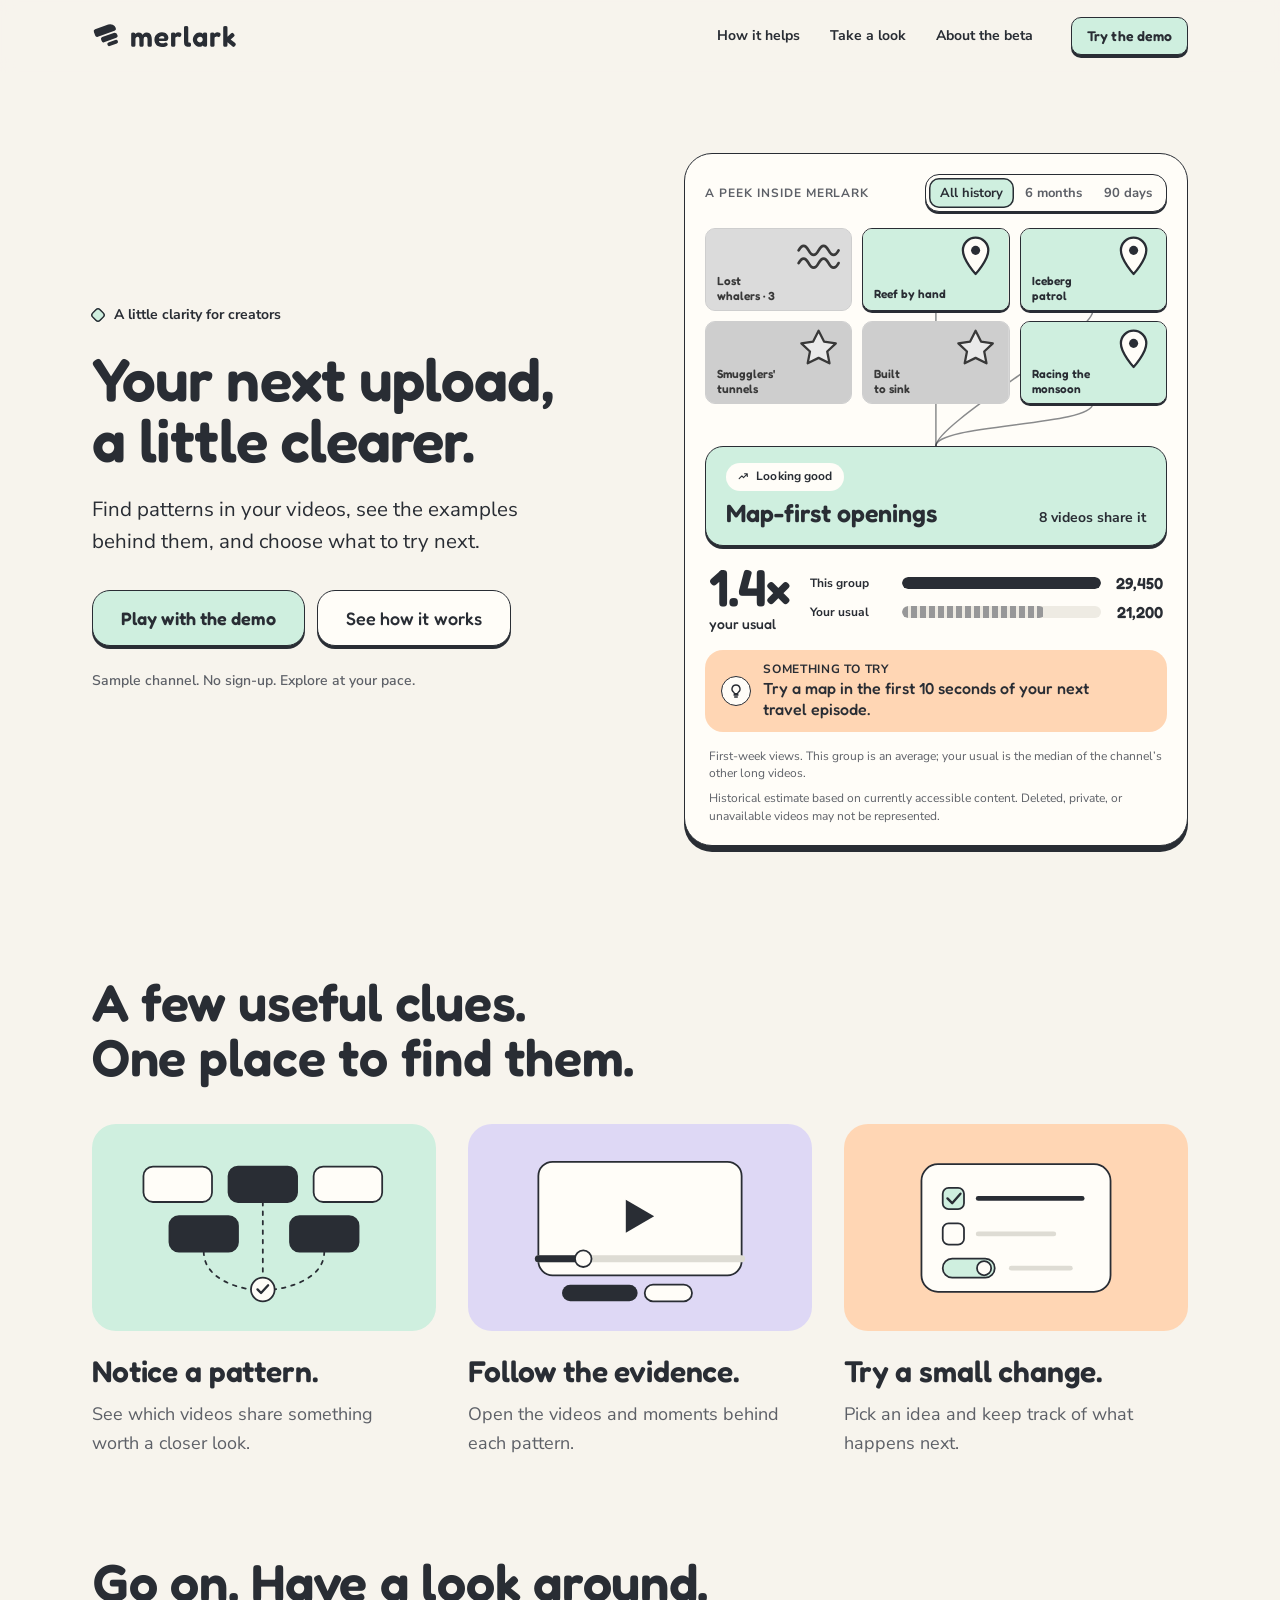
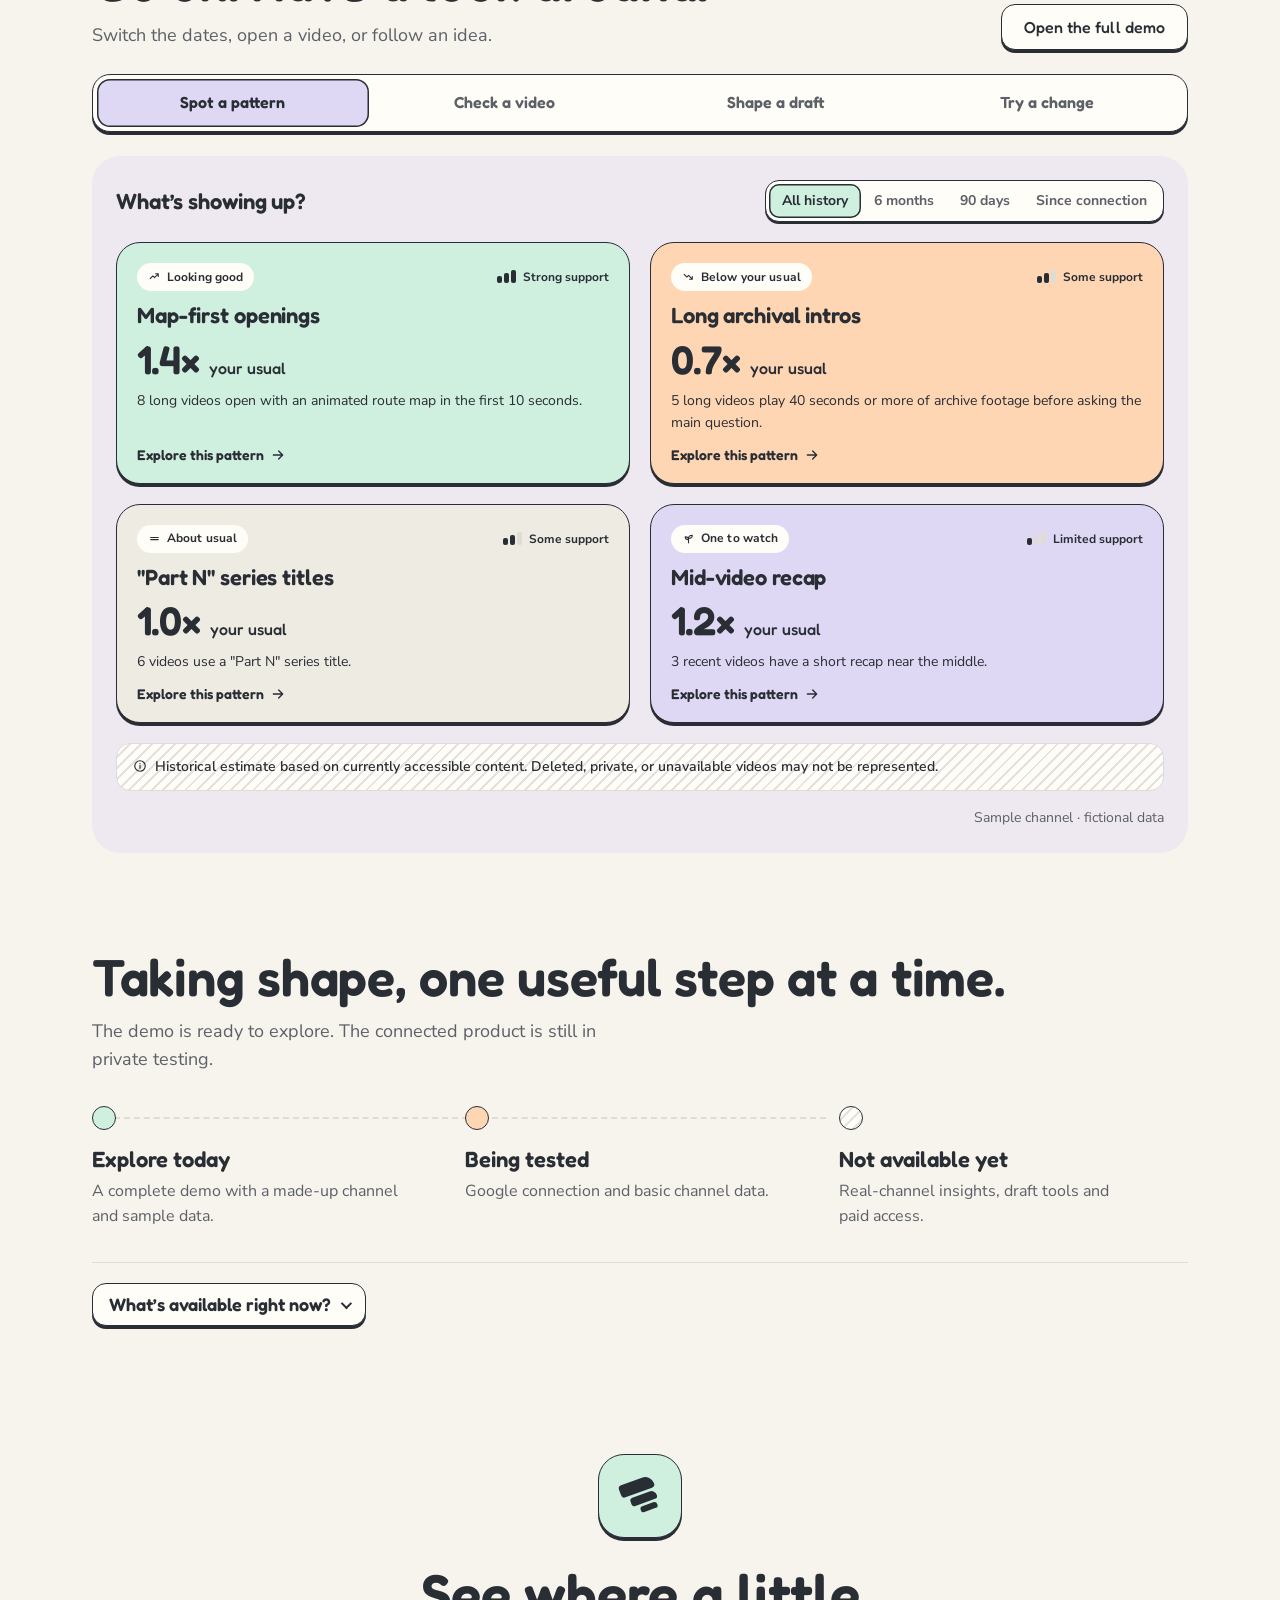
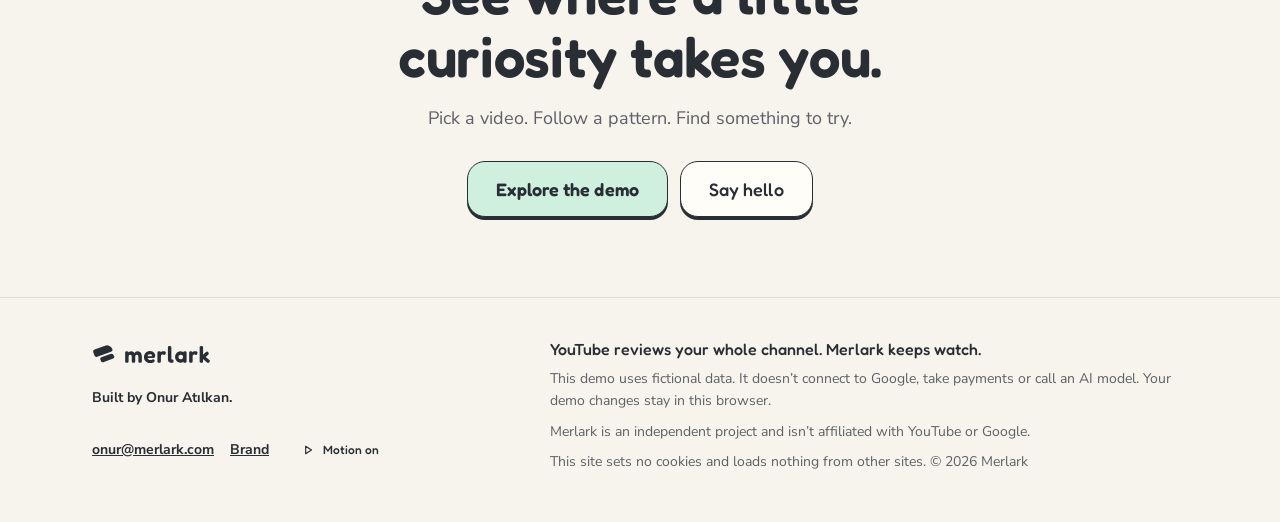
==== commit baaf5eae: "Creator's-desk redesign: cream + pastel identity, wing logo, Fredoka/Nunito Sans, new landing copy a" ====
--- a/index.html
+++ b/index.html
@@ -4,14 +4,14 @@
 <meta charset="utf-8">
 <meta name="viewport" content="width=device-width, initial-scale=1, viewport-fit=cover">
 <meta name="color-scheme" content="light">
-<meta name="theme-color" content="#FBF7F0">
+<meta name="theme-color" content="#F7F4ED">
 <title>Merlark</title>
-<meta name="description" content="Merlark looks across your YouTube uploads, finds what they have in common, and shows you the exact videos and seconds behind it. Private beta. Play with the demo on a made-up channel.">
+<meta name="description" content="Find patterns in your videos, see the examples behind them, and choose what to try next. Play with the demo on a sample channel. No sign-up.">
 <meta name="robots" content="index,follow">
 <link rel="canonical" href="https://merlark.com/">
 <meta property="og:type" content="website">
-<meta property="og:title" content="Merlark — YouTube reviews your whole channel. Merlark keeps watch.">
-<meta property="og:description" content="Spot what's working on your channel, with the exact videos and seconds behind it. Play with the demo on a made-up channel.">
+<meta property="og:title" content="Merlark · Your next upload, a little clearer.">
+<meta property="og:description" content="Find patterns in your videos, see the examples behind them, and choose what to try next.">
 <meta property="og:image" content="https://merlark.com/assets/brand/og-image.png">
 <meta property="og:image:width" content="1200">
 <meta property="og:image:height" content="630">
@@ -22,11 +22,13 @@
 <link rel="apple-touch-icon" href="assets/brand/apple-touch-icon.png">
 <link rel="manifest" href="site.webmanifest">
 <link rel="preload" href="assets/fonts/fredoka-latin-wght-normal.woff2" as="font" type="font/woff2" crossorigin>
-<link rel="preload" href="assets/fonts/figtree-latin-wght-normal.woff2" as="font" type="font/woff2" crossorigin>
+<link rel="preload" href="assets/fonts/nunito-sans-latin-wght-normal.woff2" as="font" type="font/woff2" crossorigin>
 <script>try{if(localStorage.getItem('merlark-motion')==='off')document.documentElement.classList.add('motion-off')}catch(e){}</script>
 <link rel="stylesheet" href="assets/css/tokens.css">
 <link rel="stylesheet" href="assets/css/base.css">
 <link rel="stylesheet" href="assets/css/panel-kit.css">
+<link rel="stylesheet" href="demo/css/components.css">
+<link rel="stylesheet" href="demo/css/views.css">
 <link rel="stylesheet" href="assets/css/landing.css">
 </head>
 <body class="landing">
@@ -36,160 +38,156 @@
   <div class="wrap head-row">
     <a class="logo" href="./" aria-label="Merlark home" data-logo="lockup"></a>
     <nav class="site-nav" aria-label="Sections">
-      <a href="#how">How it works</a>
-      <a href="#demo">The demo</a>
-      <a href="#real">What’s real</a>
+      <a href="#help">How it helps</a>
+      <a href="#look">Take a look</a>
+      <a href="#beta">About the beta</a>
     </nav>
-    <a class="btn btn-primary btn-sm head-cta" href="demo/">Play with the demo</a>
+    <a class="btn btn-primary btn-sm head-cta" href="demo/">Try the demo</a>
   </div>
 </header>
 
 <main id="main">
   <section class="hero wrap" aria-labelledby="hero-title">
     <div class="hero-copy">
-      <span class="chip hero-chip">Private beta · for YouTube creators</span>
-      <h1 id="hero-title" class="display">Spot what’s working on your channel.</h1>
-      <p class="lead">Merlark looks across your uploads, finds what they have in common, and shows you the exact videos and seconds behind it.</p>
-      <p class="tagline">YouTube reviews your whole channel. <b>Merlark keeps watch.</b></p>
-      <div class="btn-row">
+      <p class="hero-eyebrow"><span class="spark" aria-hidden="true"></span>A little clarity for creators</p>
+      <h1 id="hero-title" class="display"><span class="ln">Your next upload,</span><br><span class="ln">a little clearer.</span></h1>
+      <p class="lead">Find patterns in your videos, see the examples behind them, and choose what to try next.</p>
+      <div class="btn-row hero-actions">
         <a class="btn btn-primary btn-lg" href="demo/">Play with the demo</a>
-        <a class="text-link" href="mailto:onur@merlark.com?subject=Merlark%20beta">Talk to the founder</a>
+        <a class="btn btn-ghost btn-lg" href="#look">See how it works</a>
       </div>
-      <ul class="assure" aria-label="Good to know">
-        <li class="chip">Read-only Google sign-in</li>
-        <li class="chip">Official YouTube data only</li>
-        <li class="chip">Demo uses a made-up channel</li>
-      </ul>
+      <p class="support">Sample channel. No sign-up. Explore at your pace.</p>
     </div>
 
-    <div class="panel mini" aria-label="A small Merlark control panel with sample data">
-      <div class="mini-top">
-        <span class="watch-lamp" id="mini-lamp" aria-hidden="true"></span>
-        <span class="mini-watch"><b id="mini-state">Watching</b> · Lanternfish Histories <span class="dim">(sample)</span></span>
-        <button class="switch on" id="mini-switch" type="button" role="switch" aria-checked="true" aria-label="Watching"><i></i></button>
+    <div class="peek" aria-label="A peek inside Merlark, with sample data">
+      <div class="peek-top">
+        <span class="peek-label">A peek inside Merlark</span>
+        <div class="peek-range" data-peek="range"></div>
       </div>
-      <a class="tile state-working mini-tile" id="mini-tile" href="demo/?skipwelcome#/findings/F1">
-        <div class="tile-top"><span class="chip state state-working" data-mini="chip"><i class="lamp" aria-hidden="true"></i>Working</span><span class="dim small" data-mini="count"><span data-f1="n">8</span> videos</span></div>
-        <h2 data-mini="name">Map-first openings</h2>
-        <p class="readout"><b class="num" data-mini="mult" data-f1="mult">1.4×</b><span>your usual</span></p>
-        <div class="pair" data-mini="pair">
-          <div class="pair-row group"><span class="pair-label">These <span data-f1="n">8</span>, week one</span><span class="pair-track"><i style="--w:100%"></i></span><b class="num" data-f1="groupViews">29,450</b></div>
-          <div class="pair-row base"><span class="pair-label">Your usual</span><span class="pair-track"><i style="--w:72%"></i></span><b class="num" data-f1="baselineViews">21,200</b></div>
+      <div class="peek-videos" data-peek="videos" aria-hidden="true"></div>
+      <svg class="peek-wires" data-peek="wires" aria-hidden="true"></svg>
+      <a class="peek-pattern" data-peek="pattern" href="demo/?skipwelcome#/patterns/F1">
+        <span class="chip state state-working" data-peek="chip">Looking good</span>
+        <b data-peek="name">Map-first openings</b>
+        <span class="peek-count"><span data-f1="n">8</span> videos share it</span>
+      </a>
+      <div class="peek-compare">
+        <div class="peek-mult"><b class="num" data-f1="mult">1.4×</b><span>your usual</span></div>
+        <div class="peek-bars">
+          <div class="peek-bar group"><span>This group</span><i style="--w:100%"></i><b class="num" data-f1="groupViews">29,450</b></div>
+          <div class="peek-bar base"><span>Your usual</span><i style="--w:72%"></i><b class="num" data-f1="baselineViews">21,200</b></div>
         </div>
-        <span class="play-chip num" data-mini="ev"><svg class="icon" width="12" height="12" viewBox="0 0 24 24" aria-hidden="true"><path d="M7 5v14l11-7z"/></svg><span data-ev="ts">0:00–0:10</span> · <span data-ev="title">The Convoy That Sailed Into Fog</span></span>
-      </a>
-      <div class="mini-pick" role="group" aria-label="Other sample findings"></div>
-      <p class="mini-foot"><span class="chip">Sample data · made-up channel</span></p>
+      </div>
+      <div class="peek-try" data-peek="try">
+        <span class="peek-try-ico" aria-hidden="true"></span>
+        <p><small>Something to try</small><span data-f1="action">Try a map in the first 10 seconds of your next travel episode.</span></p>
+      </div>
+      <p class="peek-note">First-week views. This group is an average; your usual is the median of the channel’s other long videos.</p>
+      <p class="peek-note backfill">Historical estimate based on currently accessible content. Deleted, private, or unavailable videos may not be represented.</p>
     </div>
   </section>
 
-  <section class="how wrap" id="how" aria-labelledby="how-title">
-    <p class="eyebrow">How it works</p>
-    <h2 id="how-title" class="section-title">Four buttons. That’s the whole idea.</h2>
-    <div class="panel howpanel">
-      <div class="how-tabs" role="tablist" aria-label="How Merlark works">
-        <button role="tab" id="tab-1" aria-controls="pane-1" aria-selected="true" type="button"><span class="num">1</span>Spot it</button>
-        <button role="tab" id="tab-2" aria-controls="pane-2" aria-selected="false" tabindex="-1" type="button"><span class="num">2</span>Prove it</button>
-        <button role="tab" id="tab-3" aria-controls="pane-3" aria-selected="false" tabindex="-1" type="button"><span class="num">3</span>Compare it</button>
-        <button role="tab" id="tab-4" aria-controls="pane-4" aria-selected="false" tabindex="-1" type="button"><span class="num">4</span>Try it</button>
+  <section class="help wrap" id="help" aria-labelledby="help-title">
+    <h2 id="help-title" class="section-title">A few useful clues.<br>One place to find them.</h2>
+    <ol class="benefits">
+      <li class="benefit b-mint">
+        <div class="b-art" data-from="videos" aria-hidden="true">
+          <svg viewBox="0 0 220 132"><path d="M109 44 V108 M59 86 C59 112 96 118 100 118 M161 86 C161 112 122 118 118 118" class="a-wire"/><rect x="8" y="14" width="58" height="30" rx="8" class="a-tile"/><rect x="80" y="14" width="58" height="30" rx="8" class="a-tile on"/><rect x="152" y="14" width="58" height="30" rx="8" class="a-tile"/><rect x="30" y="56" width="58" height="30" rx="8" class="a-tile on"/><rect x="132" y="56" width="58" height="30" rx="8" class="a-tile on"/><circle cx="109" cy="118" r="10" class="a-dot"/><path d="M104.5 118 l3 3 l6 -6.5" class="a-tick"/></svg>
+        </div>
+        <h3>Notice a pattern.</h3>
+        <p>See which videos share something worth a closer look.</p>
+      </li>
+      <li class="benefit b-lilac">
+        <div class="b-art" data-from="pattern" aria-hidden="true">
+          <svg viewBox="0 0 220 132"><rect x="24" y="10" width="172" height="96" rx="12" class="a-frame"/><path d="M98 42 v28 l24 -14 z" class="a-play"/><path d="M24 92 h172" class="a-track"/><path d="M24 92 h38" class="a-seg"/><circle cx="62" cy="92" r="7" class="a-dot"/><rect x="44" y="114" width="64" height="14" rx="7" class="a-chip"/><rect x="114" y="114" width="40" height="14" rx="7" class="a-chip light"/></svg>
+        </div>
+        <h3>Follow the evidence.</h3>
+        <p>Open the videos and moments behind each pattern.</p>
+      </li>
+      <li class="benefit b-apricot">
+        <div class="b-art" data-from="try" aria-hidden="true">
+          <svg viewBox="0 0 220 132"><rect x="30" y="12" width="160" height="108" rx="14" class="a-note"/><rect x="48" y="32" width="18" height="18" rx="5" class="a-check"/><path d="M52 41 l4 4 l7 -8" class="a-tick"/><path d="M78 41 h88" class="a-line"/><rect x="48" y="62" width="18" height="18" rx="5" class="a-check off"/><path d="M78 71 h64" class="a-line light"/><rect x="48" y="92" width="44" height="16" rx="8" class="a-toggle"/><circle cx="83" cy="100" r="6" class="a-knob"/><path d="M106 100 h50" class="a-line light"/></svg>
+        </div>
+        <h3>Try a small change.</h3>
+        <p>Pick an idea and keep track of what happens next.</p>
+      </li>
+    </ol>
+  </section>
+
+  <section class="look wrap" id="look" aria-labelledby="look-title">
+    <div class="look-head">
+      <div>
+        <h2 id="look-title" class="section-title">Go on. Have a look around.</h2>
+        <p class="section-lead">Switch the dates, open a video, or follow an idea.</p>
       </div>
-
-      <div class="how-pane" role="tabpanel" id="pane-1" aria-labelledby="tab-1">
-        <div class="how-text">
-          <h3>Eight videos, one shared trick.</h3>
-          <p>On our sample channel, <span data-f1="n">8</span> videos open with an animated map in the first ten seconds. Merlark noticed.</p>
-        </div>
-        <div class="how-visual covers" data-visual="spot" aria-hidden="true"></div>
-      </div>
-      <div class="how-pane" role="tabpanel" id="pane-2" aria-labelledby="tab-2" hidden>
-        <div class="how-text">
-          <h3>Every finding comes with receipts.</h3>
-          <p>Tap a finding and jump straight to the video and the second it’s based on. No receipt, no finding.</p>
-        </div>
-        <div class="how-visual" data-visual="prove"></div>
-      </div>
-      <div class="how-pane" role="tabpanel" id="pane-3" aria-labelledby="tab-3" hidden>
-        <div class="how-text">
-          <h3>Measured against you, not strangers.</h3>
-          <p>Those eight averaged <b class="num" data-f1="groupViews">29,450</b> views in week one. Your other long videos usually get <b class="num" data-f1="baselineViews">21,200</b>. That’s <b class="num" data-f1="mult">1.4×</b> your usual. It’s a link, not proof of cause — and we’ll always say so.</p>
-        </div>
-        <div class="how-visual" data-visual="compare">
-          <p class="readout"><b class="num" data-f1="mult">1.4×</b><span>your usual</span></p>
-        </div>
-      </div>
-      <div class="how-pane" role="tabpanel" id="pane-4" aria-labelledby="tab-4" hidden>
-        <div class="how-text">
-          <h3>One small experiment for next week.</h3>
-          <p><span data-f1="action">Try a map in the first 10 seconds of your next travel episode.</span> Merlark keeps the result separate, so you can see what really happened.</p>
-        </div>
-        <div class="how-visual" data-visual="try">
-          <div class="try-mini">
-            <span class="eyebrow">Try next</span>
-            <p data-f1="action">Try a map in the first 10 seconds of your next travel episode.</p>
-            <div class="try-row"><span>Plan it</span><button class="switch" type="button" role="switch" aria-checked="false" aria-label="Plan this experiment (sample)" data-try><i></i></button></div>
-            <p class="small dim" data-try-note>How it went is saved apart from the finding.</p>
-          </div>
-        </div>
-      </div>
-      <p class="how-foot"><span class="chip">Sample data · made-up channel</span></p>
+      <a class="btn btn-ghost" href="demo/">Open the full demo</a>
+    </div>
+    <div class="look-tabs" role="tablist" aria-label="Product preview">
+      <span class="look-mark" aria-hidden="true"></span>
+      <button role="tab" id="tab-spot" aria-controls="pane-spot" aria-selected="true" type="button">Spot a pattern</button>
+      <button role="tab" id="tab-check" aria-controls="pane-check" aria-selected="false" tabindex="-1" type="button">Check a video</button>
+      <button role="tab" id="tab-shape" aria-controls="pane-shape" aria-selected="false" tabindex="-1" type="button">Shape a draft</button>
+      <button role="tab" id="tab-try" aria-controls="pane-try" aria-selected="false" tabindex="-1" type="button">Try a change</button>
+    </div>
+    <div class="look-stage">
+      <div class="look-pane" role="tabpanel" id="pane-spot" aria-labelledby="tab-spot"><noscript><p>Open the demo to explore the sample patterns.</p></noscript></div>
+      <div class="look-pane" role="tabpanel" id="pane-check" aria-labelledby="tab-check" hidden></div>
+      <div class="look-pane" role="tabpanel" id="pane-shape" aria-labelledby="tab-shape" hidden></div>
+      <div class="look-pane" role="tabpanel" id="pane-try" aria-labelledby="tab-try" hidden></div>
+      <p class="look-foot fine">Sample channel · fictional data</p>
     </div>
   </section>
 
-  <section class="demo-sec wrap" id="demo" aria-labelledby="demo-title">
-    <p class="eyebrow">The demo</p>
-    <h2 id="demo-title" class="section-title">Every screen, ready to poke around.</h2>
-    <p class="muted section-lead">It all runs in your browser on a made-up channel. Nothing connects to Google, charges a card or calls an AI model.</p>
-    <ul class="screens">
-      <li><a class="screen t-mint" href="demo/?skipwelcome#/findings"><span class="screen-ico" data-icon="findings"></span><b>Findings</b><span>Your patterns, sorted: working, slipping, emerging.</span></a></li>
-      <li><a class="screen t-lilac" href="demo/?skipwelcome#/monitoring"><span class="screen-ico" data-icon="monitor"></span><b>Monitoring</b><span>What we rebuilt from your history vs. what we’ve watched since you connected.</span></a></li>
-      <li><a class="screen t-sky" href="demo/?skipwelcome#/videos"><span class="screen-ico" data-icon="videos"></span><b>Videos</b><span>Every upload, and what it’s evidence for.</span></a></li>
-      <li><a class="screen t-peach" href="demo/?skipwelcome#/compare"><span class="screen-ico" data-icon="compare"></span><b>Compare</b><span>A group vs. your own usual. Too little data? We’ll tell you.</span></a></li>
-      <li><a class="screen t-butter" href="demo/?skipwelcome#/brief"><span class="screen-ico" data-icon="brief"></span><b>Weekly brief</b><span>Your week, in one quick read.</span></a></li>
-      <li><a class="screen t-mint" href="demo/?skipwelcome#/experiments"><span class="screen-ico" data-icon="interventions"></span><b>Experiments</b><span>Plan a tweak, then see how it went.</span></a></li>
-      <li><a class="screen t-lilac" href="demo/?skipwelcome#/script"><span class="screen-ico" data-icon="script"></span><b>Script workspace</b><span>Drafts built on your findings, with the sources attached.</span></a></li>
-    </ul>
-  </section>
-
-  <section class="real wrap" id="real" aria-labelledby="real-title">
-    <p class="eyebrow">What’s real</p>
-    <h2 id="real-title" class="section-title">No smoke, no mirrors.</h2>
-    <div class="real-cols">
-      <div class="panel"><h3><i class="lamp-dot live" aria-hidden="true"></i>Live in private testing</h3><ul>
-        <li>Google sign-in with read-only YouTube access</li>
-        <li>Channel and video data from the official YouTube APIs</li>
-        <li>Stored YouTube statistics deleted automatically within 30 days</li>
-        <li>Disconnecting a channel deletes its stored data</li></ul></div>
-      <div class="panel"><h3><i class="lamp-dot demo" aria-hidden="true"></i>In the demo (sample data)</h3><ul>
-        <li>Findings with receipts, colours and your usual</li>
-        <li>Rebuilt history and the “you connected here” line</li>
-        <li>Weekly brief, comparisons, experiments</li>
-        <li>Script workspace built on your findings</li></ul></div>
-      <div class="panel"><h3><i class="lamp-dot next" aria-hidden="true"></i>Coming next</h3><ul>
-        <li>Claude API to write reports from stored evidence</li>
-        <li>Delete your account yourself, in one place</li>
-        <li>Paid Early Access with one-click cancellation</li></ul></div>
+  <section class="beta wrap" id="beta" aria-labelledby="beta-title">
+    <div class="beta-head">
+      <h2 id="beta-title" class="section-title">Taking shape, one useful step at a time.</h2>
+      <p class="section-lead">The demo is ready to explore. The connected product is still in private testing.</p>
     </div>
-    <p class="fine real-note">Findings, colours and comparisons count as “derived metrics” under YouTube’s developer policies, which allow them only after an API audit. Merlark hasn’t received that approval yet, and today it keeps YouTube statistics for 30 days at most. The months of history in the demo show the idea, not what runs today.</p>
+    <ol class="beta-steps">
+      <li class="bs now"><span class="bs-dot" aria-hidden="true"></span><b>Explore today</b><p>A complete demo with a made-up channel and sample data.</p></li>
+      <li class="bs testing"><span class="bs-dot" aria-hidden="true"></span><b>Being tested</b><p>Google connection and basic channel data.</p></li>
+      <li class="bs later"><span class="bs-dot" aria-hidden="true"></span><b>Not available yet</b><p>Real-channel insights, draft tools and paid access.</p></li>
+    </ol>
+    <details class="beta-details">
+      <summary>What’s available right now?</summary>
+      <div class="beta-facts">
+        <div><h3>In private testing</h3><ul>
+          <li>Google sign-in with read-only YouTube access.</li>
+          <li>Channel and video data from the official YouTube APIs.</li>
+          <li>Stored YouTube statistics are deleted within 30 days.</li>
+          <li>Disconnecting a channel deletes its stored data.</li></ul></div>
+        <div><h3>Only in the demo</h3><ul>
+          <li>Patterns, comparisons, the weekly recap, experiments and drafts.</li>
+          <li>Months of channel history. The connected product keeps statistics for 30 days at most.</li>
+          <li>Everything runs on fictional data in your browser.</li></ul></div>
+        <div><h3>Waiting on approval</h3><ul>
+          <li>Patterns, comparisons and longer history count as derived metrics under YouTube’s developer policies. They need an API audit first, and Merlark hasn’t received that approval yet.</li>
+          <li>Merlark doesn’t estimate monetization status or predict YouTube decisions.</li></ul></div>
+      </div>
+    </details>
   </section>
 
   <section class="closing wrap" aria-labelledby="closing-title">
-    <div class="panel closing-panel">
-      <span class="closing-mark" data-logo="symbol-lg" aria-hidden="true"></span>
-      <h2 id="closing-title">Curious? Take it for a spin.</h2>
-      <p class="muted">Two minutes, a pretend channel, nothing leaves your browser.</p>
-      <a class="btn btn-primary btn-lg" href="demo/">Play with the demo</a>
+    <span class="closing-mark" data-logo="symbol-lg" aria-hidden="true"></span>
+    <h2 id="closing-title">See where a little curiosity takes you.</h2>
+    <p>Pick a video. Follow a pattern. Find something to try.</p>
+    <div class="btn-row">
+      <a class="btn btn-primary btn-lg" href="demo/">Explore the demo</a>
+      <a class="btn btn-ghost btn-lg" href="mailto:onur@merlark.com?subject=Hello%20from%20merlark.com">Say hello</a>
     </div>
   </section>
 </main>
 
 <footer class="site-foot">
   <div class="wrap foot-row">
-    <div><span data-logo="lockup-small"></span>
-      <p>Made by Onur Atılkan · <a href="mailto:onur@merlark.com">onur@merlark.com</a> · <a href="brand/">Brand</a></p></div>
+    <div class="foot-brand"><span data-logo="lockup-small"></span>
+      <p>Built by Onur Atılkan.</p>
+      <p class="foot-links"><a href="mailto:onur@merlark.com">onur@merlark.com</a><a href="brand/">Brand</a><span id="motion-toggle-foot"></span></p></div>
     <div class="foot-fine">
-      <p>Merlark is an independent project. It isn’t affiliated with or endorsed by YouTube or Google, and it doesn’t estimate monetization status or predict YouTube decisions.</p>
-      <p>This site sets no cookies, loads nothing from other sites and collects no data. The demo remembers your clicks in your own browser only.</p>
-      <p>© 2026 Merlark <span id="motion-toggle-foot"></span></p></div>
+      <p>YouTube reviews your whole channel. Merlark keeps watch.</p>
+      <p>This demo uses fictional data. It doesn’t connect to Google, take payments or call an AI model. Your demo changes stay in this browser.</p>
+      <p>Merlark is an independent project and isn’t affiliated with YouTube or Google.</p>
+      <p>This site sets no cookies and loads nothing from other sites. © 2026 Merlark</p></div>
   </div>
 </footer>
 <script type="module" src="assets/js/landing.js"></script>
--- a/assets/css/tokens.css
+++ b/assets/css/tokens.css
@@ -1,76 +1,65 @@
-/* Merlark design tokens — "the friendly control panel". Single source for landing, brand page and demo.
-   Warm paper, white panels, ink outlines, flat pastels. Coral is the one action colour. */
+/* Merlark design tokens — "a small, cheerful creator's desk". Single source for landing, brand page and demo.
+   Cream dominates. Mint, apricot and lilac each organise attention; labels and icons always carry the same meaning. */
 @font-face { font-family: "Fredoka"; src: url("../fonts/fredoka-latin-wght-normal.woff2") format("woff2"); font-weight: 300 700; font-style: normal; font-display: swap; }
-@font-face { font-family: "Figtree"; src: url("../fonts/figtree-latin-wght-normal.woff2") format("woff2"); font-weight: 300 900; font-style: normal; font-display: swap; }
+@font-face { font-family: "Nunito Sans"; src: url("../fonts/nunito-sans-latin-wght-normal.woff2") format("woff2"); font-weight: 200 1000; font-style: normal; font-display: swap; }
 
 :root {
   color-scheme: light;
 
   /* Surfaces and ink */
-  --paper: #fbf7f0;
-  --panel: #ffffff;
-  --ink: #1f1c2c;
-  --ink-muted: #6b6779;
-  --ink-soft: rgba(31, 28, 44, 0.12);
-  --ink-line: rgba(31, 28, 44, 0.16);
+  --paper: #f7f4ed;      /* warm cream — the page */
+  --panel: #fffdf8;      /* controls and the few panels that group things */
+  --ink: #292d34;        /* charcoal text and outlines */
+  --ink-muted: #5d6067;  /* secondary text, 5.6:1 on cream */
+  --ink-line: #dedcd4;   /* quiet divider */
+  --ink-soft: rgba(41, 45, 52, 0.1);
+  --fog: #eeebe3;        /* neutral tint for "about usual" and inactive tracks */
 
-  /* Pastels — flat fills only */
-  --mint: #bfebd6;
-  --butter: #ffe8a3;
-  --peach: #ffcdb8;
-  --lilac: #dcd2ff;
-  --sky: #c6e4ff;
-  --fog: #ece8e1;
+  /* The three pastels */
+  --mint: #cfefdf;
+  --apricot: #ffd6b4;
+  --lilac: #ded8f5;
+  --mint-deep: #8fd2b3;  /* only for thin marks on mint (bars, dots), never text */
 
-  /* The one action colour: primary buttons, the watching lamp, the key number. Nothing else. */
-  --coral: #ff6a4d;
-  --coral-press: #e9553a;
-  --coral-ink: #1f1c2c;
-
-  /* Finding states (§5.9) — fixed forever */
+  /* Performance-trend states (§5.9) — colour plus an icon plus a label, never colour alone */
   --state-working: var(--mint);
-  --state-slipping: var(--peach);
-  --state-emerging: var(--butter);
+  --state-slipping: var(--apricot);
+  --state-emerging: var(--lilac);
   --state-neutral: var(--fog);
   --state-insufficient: var(--fog);
-  --hatch: repeating-linear-gradient(135deg, rgba(31, 28, 44, 0.14) 0 2px, transparent 2px 8px);
-
-  /* Provenance (§6.7) */
-  --prov-historical: var(--lilac);   /* category 4 — historical estimate */
-  --prov-observed: var(--sky);       /* category 5 — observed by Merlark */
+  --hatch: repeating-linear-gradient(135deg, rgba(41, 45, 52, 0.13) 0 2px, transparent 2px 8px);
 
   /* Type */
   --font-display: "Fredoka", ui-rounded, "SF Pro Rounded", system-ui, sans-serif;
-  --font-body: "Figtree", system-ui, -apple-system, "Segoe UI", Roboto, Arial, sans-serif;
+  --font-body: "Nunito Sans", system-ui, -apple-system, "Segoe UI", Roboto, Arial, sans-serif;
   --font-mono: ui-monospace, "SF Mono", Menlo, Consolas, monospace;
   --fs-xs: 12px;
   --fs-sm: 14px;
   --fs-md: 16px;
   --fs-lg: 18px;
-  --fs-xl: 24px;
-  --fs-2xl: 32px;
-  --fs-3xl: clamp(40px, 6vw, 72px);
+  --fs-xl: 22px;
+  --fs-2xl: 30px;
+  --fs-3xl: clamp(42px, 6.2vw, 76px);
 
-  /* 8px grid */
-  --s1: 4px; --s2: 8px; --s3: 12px; --s4: 16px; --s5: 20px; --s6: 24px; --s8: 32px; --s10: 40px; --s12: 48px; --s16: 64px; --s20: 80px;
+  /* 4px steps */
+  --s1: 4px; --s2: 8px; --s3: 12px; --s4: 16px; --s5: 20px; --s6: 24px; --s8: 32px; --s10: 40px; --s12: 48px; --s16: 64px; --s20: 80px; --s24: 96px;
 
   /* Shape and depth */
-  --r-sm: 12px;
-  --r-md: 16px;
-  --r-lg: 20px;
-  --r-xl: 28px;
+  --r-sm: 10px;
+  --r-md: 14px;
+  --r-lg: 18px;
+  --r-xl: 24px;
   --r-pill: 999px;
-  --outline: 2px solid var(--ink);
-  --press: 0 3px 0 rgba(31, 28, 44, 0.12);
-  --press-ink: 0 3px 0 var(--ink);
-  --lift: 0 1px 0 rgba(31, 28, 44, 0.06), 0 8px 24px -12px rgba(31, 28, 44, 0.18);
+  --line: 1.5px solid var(--ink);
+  --shadow: 0 3px 0 var(--ink);
+  --shadow-pressed: 0 1px 0 var(--ink);
 
-  /* Motion (micro only) */
-  --dur-press: 120ms;
-  --dur-pop: 260ms;
-  --ease-spring: cubic-bezier(0.34, 1.4, 0.64, 1);
-  --ease-out: cubic-bezier(0.2, 0.8, 0.2, 1);
+  /* Motion: short, settling, no bounce */
+  --dur-press: 110ms;
+  --dur-move: 280ms;
+  --ease-settle: cubic-bezier(0.22, 1, 0.36, 1);
+  --ease-soft: cubic-bezier(0.34, 1.16, 0.64, 1);
 
   --focus: 0 0 0 3px var(--paper), 0 0 0 5px var(--ink);
-  --wrap: 1180px;
+  --wrap: 1160px;
 }
--- a/assets/css/base.css
+++ b/assets/css/base.css
@@ -1,106 +1,112 @@
-/* Base: reset, type, and the shared control-panel pieces (buttons, chips, switches, panels, lamps).
+/* Base: reset, type and the shared controls (buttons, chips, switches, segmented controls, panels).
    Used by the landing page, the brand page and the demo. */
 *, *::before, *::after { box-sizing: border-box; }
 html { -webkit-text-size-adjust: 100%; text-size-adjust: 100%; background: var(--paper); }
 body {
   margin: 0; min-height: 100vh; overflow-x: hidden;
   background: var(--paper); color: var(--ink);
-  font: 400 var(--fs-md)/1.55 var(--font-body);
-  -webkit-font-smoothing: antialiased; font-feature-settings: "tnum" 0;
+  font: 400 var(--fs-md)/1.6 var(--font-body);
+  -webkit-font-smoothing: antialiased;
 }
 img, svg { display: block; max-width: 100%; }
 a { color: inherit; }
 button, input, select, textarea { font: inherit; color: inherit; }
 button { cursor: pointer; }
-h1, h2, h3, h4 { font-family: var(--font-display); font-weight: 600; line-height: 1.12; margin: 0; letter-spacing: -0.01em; }
-p { margin: 0; }
-code { font-family: var(--font-mono); font-size: 0.9em; background: var(--fog); padding: 1px 6px; border-radius: 6px; }
+h1, h2, h3, h4 { font-family: var(--font-display); font-weight: 600; line-height: 1.12; margin: 0; letter-spacing: -0.005em; text-wrap: balance; }
+p { margin: 0; text-wrap: pretty; }
+code { font-family: var(--font-mono); font-size: 0.88em; background: var(--fog); padding: 1px 6px; border-radius: 6px; }
 :focus-visible { outline: none; box-shadow: var(--focus); border-radius: 10px; }
 
 .num { font-variant-numeric: tabular-nums; }
-.muted { color: var(--ink-muted); }
-.dim { color: var(--ink-muted); }
+.muted, .dim { color: var(--ink-muted); }
 .small, .fine { font-size: var(--fs-sm); }
 .fine { color: var(--ink-muted); }
 .lead { font-size: var(--fs-lg); }
 .sr-only { position: absolute !important; width: 1px; height: 1px; margin: -1px; padding: 0; overflow: hidden; clip: rect(0 0 0 0); white-space: nowrap; border: 0; }
-.eyebrow { display: inline-block; font: 600 var(--fs-xs)/1.3 var(--font-display); letter-spacing: 0.06em; text-transform: uppercase; color: var(--ink-muted); }
-.display { font-size: var(--fs-3xl); font-weight: 700; line-height: 1.02; letter-spacing: -0.02em; }
+.eyebrow { display: inline-flex; align-items: center; gap: 6px; font: 700 var(--fs-xs)/1.3 var(--font-body); letter-spacing: 0.08em; text-transform: uppercase; color: var(--ink-muted); }
+.display { font-size: var(--fs-3xl); font-weight: 600; line-height: 1.02; letter-spacing: -0.015em; }
 .wrap { width: 100%; max-width: var(--wrap); margin: 0 auto; padding: 0 var(--s4); }
 @media (min-width: 768px) { .wrap { padding: 0 var(--s8); } }
+.icon { flex: none; }
 
-.skip { position: absolute; left: 12px; top: -60px; z-index: 300; padding: 8px 16px; border-radius: var(--r-pill); background: var(--ink); color: var(--paper); font-weight: 600; text-decoration: none; }
+.skip { position: absolute; left: 12px; top: -60px; z-index: 300; padding: 8px 16px; border-radius: var(--r-pill); background: var(--ink); color: var(--paper); font-weight: 700; text-decoration: none; }
 .skip:focus { top: 12px; }
 
 /* ---- logo */
-.logo { display: inline-flex; align-items: center; gap: 8px; color: var(--ink); text-decoration: none; }
-.sym .sym-eye { fill: var(--coral); }
-.sym .sym-wing { fill: var(--sym-cut, var(--paper)); }
-.wm { display: block; }
+.logo { display: inline-flex; align-items: center; gap: 9px; color: var(--ink); text-decoration: none; }
+.sym, .wm { display: block; }
 
-/* ---- buttons: chunky, outlined, pressable */
+/* ---- buttons: substantial lettering, thin outline, a short solid shadow that compresses on press */
 .btn {
   --bg: var(--panel);
-  display: inline-flex; align-items: center; justify-content: center; gap: 8px;
-  min-height: 44px; padding: 0 20px; border: var(--outline); border-radius: var(--r-pill);
-  background: var(--bg); color: var(--ink); box-shadow: var(--press-ink);
-  font: 600 var(--fs-md)/1 var(--font-display); letter-spacing: 0.01em; text-decoration: none; white-space: nowrap;
-  transform: translateY(0); transition: transform var(--dur-press) var(--ease-out), box-shadow var(--dur-press) var(--ease-out), background-color var(--dur-press);
-  -webkit-tap-highlight-color: transparent;
+  position: relative; display: inline-flex; align-items: center; justify-content: center; gap: 8px;
+  min-height: 46px; padding: 0 22px; border: var(--line); border-radius: var(--r-md);
+  background: var(--bg); color: var(--ink); box-shadow: var(--shadow);
+  font: 500 var(--fs-md)/1 var(--font-display); letter-spacing: 0.005em; text-decoration: none; white-space: nowrap;
+  transform: translateY(0); transition: transform var(--dur-press) ease-out, box-shadow var(--dur-press) ease-out, background-color 160ms;
+  -webkit-tap-highlight-color: transparent; user-select: none;
 }
-.btn:hover { background: color-mix(in srgb, var(--bg) 88%, var(--ink)); }
-.btn:active { transform: translateY(2px); box-shadow: 0 1px 0 var(--ink); }
-.btn[disabled], .btn[aria-disabled="true"] { opacity: 0.45; cursor: not-allowed; transform: none; box-shadow: var(--press-ink); }
-.btn-primary { --bg: var(--coral); color: var(--coral-ink); }
-.btn-primary:hover { background: var(--coral-press); }
+.btn:hover { background: color-mix(in srgb, var(--bg) 90%, var(--ink)); }
+.btn:active { transform: translateY(2px); box-shadow: var(--shadow-pressed); }
+.btn[disabled], .btn[aria-disabled="true"] { opacity: 0.45; cursor: not-allowed; transform: none; box-shadow: var(--shadow); }
+.btn-primary { --bg: var(--mint); font-weight: 600; }
 .btn-ghost { --bg: var(--panel); }
 .btn-quiet { --bg: transparent; border-color: transparent; box-shadow: none; padding: 0 12px; }
 .btn-quiet:hover { background: var(--fog); }
 .btn-quiet:active, .btn-quiet[disabled] { box-shadow: none; }
-.btn-danger { --bg: var(--peach); }
-.btn-sm { min-height: 36px; padding: 0 14px; font-size: var(--fs-sm); }
-.btn-lg { min-height: 52px; padding: 0 26px; font-size: var(--fs-lg); }
+.btn-danger { --bg: var(--apricot); }
+.btn-sm { min-height: 38px; padding: 0 15px; font-size: var(--fs-sm); border-radius: var(--r-sm); }
+.btn-lg { min-height: 56px; padding: 0 28px; font-size: var(--fs-lg); border-radius: var(--r-lg); }
 .icon-btn { width: 40px; min-height: 40px; padding: 0; }
-.btn-row { display: flex; flex-wrap: wrap; align-items: center; gap: var(--s2); }
-.text-link { display: inline-flex; align-items: center; gap: 6px; background: none; border: 0; padding: 0; color: var(--ink); font-weight: 600; text-decoration: underline; text-decoration-thickness: 2px; text-underline-offset: 4px; text-decoration-color: var(--coral); }
+.btn-row { display: flex; flex-wrap: wrap; align-items: center; gap: var(--s3); }
+.text-link { display: inline-flex; align-items: center; gap: 6px; background: none; border: 0; padding: 0; color: var(--ink); font-weight: 700; text-decoration: underline; text-decoration-thickness: 1.5px; text-underline-offset: 4px; text-decoration-color: var(--ink-line); transition: text-decoration-color 160ms; }
 .text-link:hover { text-decoration-color: var(--ink); }
 
-/* ---- chips */
+/* ---- chips: labels with an icon, colour is never the only signal */
 .chip {
-  display: inline-flex; align-items: center; gap: 6px; min-height: 28px; padding: 2px 12px;
+  display: inline-flex; align-items: center; gap: 6px; min-height: 28px; padding: 2px 11px;
   border-radius: var(--r-pill); background: var(--fog); color: var(--ink);
-  font: 600 var(--fs-xs)/1.2 var(--font-display); letter-spacing: 0.02em; text-decoration: none; white-space: nowrap; border: 0;
+  font: 700 var(--fs-xs)/1.2 var(--font-body); letter-spacing: 0.01em; text-decoration: none; white-space: nowrap; border: 0;
 }
-a.chip, button.chip { border: 2px solid transparent; }
+.chip .icon { width: 13px; height: 13px; }
+a.chip, button.chip { border: 1.5px solid transparent; }
 a.chip:hover, button.chip:hover { border-color: var(--ink); }
-.chip.state { padding-left: 10px; }
-.state-working.chip, .chip.state-working { background: var(--state-working); }
-.state-slipping.chip, .chip.state-slipping { background: var(--state-slipping); }
-.state-emerging.chip, .chip.state-emerging { background: var(--state-emerging); }
-.state-neutral.chip, .chip.state-neutral { background: var(--state-neutral); }
-.state-insufficient.chip, .chip.state-insufficient { background: var(--state-insufficient); background-image: var(--hatch); }
-.chip .lamp { width: 8px; height: 8px; border-radius: 50%; background: var(--ink); opacity: 0.7; }
-.chip.prov-historical { background: var(--prov-historical); }
-.chip.prov-observed { background: var(--prov-observed); }
-.chip.preview { background: var(--panel); border: 2px dashed var(--ink-line); }
+.chip.state-working { background: var(--state-working); }
+.chip.state-slipping { background: var(--state-slipping); }
+.chip.state-emerging { background: var(--state-emerging); }
+.chip.state-neutral { background: var(--state-neutral); }
+.chip.state-insufficient { background: var(--state-insufficient); background-image: var(--hatch); }
+.chip.prov-historical { background: var(--panel); box-shadow: inset 0 0 0 1.5px var(--ink-line); background-image: var(--hatch); }
+.chip.prov-observed { background: var(--panel); box-shadow: inset 0 0 0 1.5px var(--ink); }
+.chip.preview { background: var(--panel); box-shadow: inset 0 0 0 1.5px var(--ink-line); }
 .chips { display: flex; flex-wrap: wrap; gap: var(--s2); align-items: center; }
 
-/* ---- lamp: the coral "watching" light */
-.watch-lamp { width: 10px; height: 10px; border-radius: 50%; background: var(--coral); box-shadow: 0 0 0 3px rgba(255, 106, 77, 0.22); flex: none; animation: lampBlink 2.8s ease-in-out infinite; }
-.watch-lamp.off { background: var(--fog); box-shadow: 0 0 0 3px var(--ink-soft); animation: none; }
-@keyframes lampBlink { 0%, 70%, 100% { opacity: 1; } 82% { opacity: 0.35; } }
+/* ---- switch: the knob settles softly */
+.switch {
+  position: relative; flex: none; width: 50px; height: 30px; padding: 0; border: var(--line); border-radius: var(--r-pill);
+  background: var(--fog); box-shadow: 0 2px 0 var(--ink); transition: background-color 200ms;
+}
+.switch i { position: absolute; top: 3px; left: 3px; width: 21px; height: 21px; border-radius: 50%; background: var(--panel); border: var(--line); transition: transform 360ms var(--ease-soft); }
+.switch.on, .switch[aria-checked="true"] { background: var(--mint); }
+.switch.on i, .switch[aria-checked="true"] i { transform: translateX(19px); }
+.switch:active i { width: 24px; }
 
-/* ---- switch (toggle) */
-.switch {
-  position: relative; flex: none; width: 52px; height: 30px; padding: 0; border: var(--outline); border-radius: var(--r-pill);
-  background: var(--fog); box-shadow: var(--press); transition: background-color var(--dur-press);
+/* ---- segmented control: the selected marker slides into place (see segmented() in demo/js/ui/dom.js) */
+.seg {
+  position: relative; overflow-x: auto; scrollbar-width: none; display: inline-grid; grid-auto-flow: column; grid-auto-columns: auto; align-items: stretch;
+  padding: 3px; border: var(--line); border-radius: var(--r-md); background: var(--panel); box-shadow: 0 2px 0 var(--ink); max-width: 100%;
 }
-.switch i { position: absolute; top: 3px; left: 3px; width: 20px; height: 20px; border-radius: 50%; background: var(--panel); border: 2px solid var(--ink); transition: transform var(--dur-pop) var(--ease-spring); }
-.switch.on, .switch[aria-checked="true"] { background: var(--mint); }
-.switch.on i, .switch[aria-checked="true"] i { transform: translateX(22px); }
+.seg-mark { position: absolute; z-index: 0; top: 3px; bottom: 3px; left: 0; width: 0; border-radius: calc(var(--r-md) - 4px); background: var(--mint); box-shadow: inset 0 0 0 1.5px var(--ink); transition: transform var(--dur-move) var(--ease-settle), width var(--dur-move) var(--ease-settle); }
+.seg button {
+  position: relative; z-index: 1; min-height: 34px; padding: 0 13px; border: 0; border-radius: calc(var(--r-md) - 4px); background: none;
+  font: 700 var(--fs-sm)/1 var(--font-body); color: var(--ink-muted); white-space: nowrap; transition: color 160ms;
+}
+.seg button[aria-pressed="true"], .seg button[aria-selected="true"] { color: var(--ink); }
+.seg button:hover { color: var(--ink); }
+.seg.no-mark button[aria-pressed="true"] { background: var(--mint); box-shadow: inset 0 0 0 1.5px var(--ink); }
 
-/* ---- panels */
-.panel, .card { background: var(--panel); border-radius: var(--r-xl); border: 2px solid var(--ink-line); padding: var(--s6); }
+/* ---- panels: only for grouped controls and genuinely related information */
+.panel, .card { background: var(--panel); border-radius: var(--r-xl); border: 1.5px solid var(--ink-line); padding: var(--s6); }
 @media (max-width: 640px) { .panel, .card { padding: var(--s4); border-radius: var(--r-lg); } }
 
 /* ---- motion control */
--- a/assets/css/panel-kit.css
+++ b/assets/css/panel-kit.css
@@ -1,69 +1,64 @@
-/* Panel kit: the gadget pieces shared by the landing page and the demo —
-   finding tiles, big readouts, bar pairs, play-chips, evidence badges and video covers. */
+/* Panel kit: the pieces shared by the landing page and the demo —
+   pattern tiles, readouts, the "This group / Your usual" pair, play-chips, evidence bars and video covers. */
 
-/* ---- finding tile: a pastel block with a big readout */
+/* ---- pattern tile: a pastel surface that you can press */
 .tile {
   --tile: var(--fog);
   position: relative; display: flex; flex-direction: column; gap: var(--s3);
-  padding: var(--s6); border-radius: var(--r-xl); border: var(--outline); background: var(--tile);
-  box-shadow: var(--press-ink); color: var(--ink); text-decoration: none;
-  transition: transform var(--dur-press) var(--ease-out), box-shadow var(--dur-press) var(--ease-out);
+  padding: var(--s5); border-radius: var(--r-xl); border: var(--line); background: var(--tile);
+  box-shadow: var(--shadow); color: var(--ink); text-decoration: none;
+  transition: transform var(--dur-press) ease-out, box-shadow var(--dur-press) ease-out;
 }
-a.tile:hover, button.tile:hover { transform: translateY(-2px); box-shadow: 0 5px 0 var(--ink); }
-a.tile:active, button.tile:active { transform: translateY(2px); box-shadow: 0 1px 0 var(--ink); }
+a.tile:hover, button.tile:hover { transform: translateY(-1px); box-shadow: 0 4px 0 var(--ink); }
+a.tile:active, button.tile:active { transform: translateY(2px); box-shadow: var(--shadow-pressed); }
 .tile.state-working { --tile: var(--state-working); }
 .tile.state-slipping { --tile: var(--state-slipping); }
 .tile.state-emerging { --tile: var(--state-emerging); }
 .tile.state-neutral { --tile: var(--state-neutral); }
 .tile.state-insufficient { --tile: var(--state-insufficient); background-image: var(--hatch); }
 .tile .chip { background: var(--panel); }
-.tile .chip.state .lamp { opacity: 1; }
 .tile-top { display: flex; flex-wrap: wrap; align-items: center; justify-content: space-between; gap: var(--s2); }
 .tile h2, .tile h3 { font-size: var(--fs-xl); font-weight: 600; }
-.tile-sub { color: var(--ink); opacity: 0.78; font-size: var(--fs-sm); }
+.tile-sub { font-size: var(--fs-sm); }
 .tile-go { display: inline-flex; align-items: center; gap: 6px; margin-top: auto; font: 600 var(--fs-sm)/1 var(--font-display); }
 
-/* ---- big readout, like a gadget display */
-.readout { display: flex; align-items: baseline; flex-wrap: wrap; gap: 4px 10px; margin: 0; }
-.readout b { font: 700 clamp(56px, 8vw, 88px)/0.9 var(--font-display); letter-spacing: -0.03em; font-variant-numeric: tabular-nums; }
-.readout span { font: 600 var(--fs-md)/1.2 var(--font-display); }
-.readout.sm b { font-size: 48px; }
-.readout.none { font: 600 var(--fs-lg)/1.2 var(--font-display); color: var(--ink-muted); }
-.readout.key b { color: var(--coral); -webkit-text-stroke: 0; }
+/* ---- readout: one number, big and calm */
+.readout { display: flex; align-items: baseline; flex-wrap: wrap; gap: 2px 10px; margin: 0; }
+.readout b { font: 600 clamp(48px, 6.5vw, 72px)/0.95 var(--font-display); letter-spacing: -0.02em; font-variant-numeric: tabular-nums; }
+.readout span { font: 500 var(--fs-md)/1.2 var(--font-display); }
+.readout.sm b { font-size: 40px; }
+.readout.none { font: 500 var(--fs-lg)/1.2 var(--font-display); color: var(--ink-muted); }
 
-/* ---- bar pair: a group against your usual */
-.pair { display: grid; gap: var(--s3); }
-.pair-row { display: grid; grid-template-columns: 1fr auto; grid-template-areas: "label value" "track track"; gap: 4px var(--s3); align-items: end; }
-.pair-label { grid-area: label; font-size: var(--fs-sm); color: var(--ink-muted); }
-.pair-row b { grid-area: value; font: 700 var(--fs-xl)/1 var(--font-display); }
-.pair-track { grid-area: track; height: 22px; border-radius: var(--r-pill); background: var(--fog); overflow: hidden; border: 2px solid var(--ink); }
-.pair-track i { display: block; height: 100%; width: var(--w); border-radius: var(--r-pill); background: var(--mint); border-right: 2px solid var(--ink); transform-origin: left; animation: barGrow 600ms var(--ease-out) both; }
-.pair-row.base .pair-track i { background: var(--fog); background-image: none; }
-.pair-row.base .pair-track { background: var(--paper); }
+/* ---- bar pair: "This group" against "Your usual", with the calculation under each label */
+.pair { display: grid; gap: var(--s4); }
+.pair-row { display: grid; grid-template-columns: 1fr auto; grid-template-areas: "label value" "track track"; gap: 6px var(--s3); align-items: end; }
+.pair-label { grid-area: label; display: grid; gap: 1px; font-size: var(--fs-sm); min-width: 0; }
+.pair-label b { font: 600 var(--fs-md)/1.2 var(--font-display); }
+.pair-label small { color: var(--ink-muted); font-size: var(--fs-xs); line-height: 1.35; }
+.pair-value { grid-area: value; font: 600 var(--fs-xl)/1 var(--font-display); }
+.pair-track { grid-area: track; height: 14px; border-radius: var(--r-pill); background: var(--fog); overflow: hidden; }
+.pair-track i { display: block; height: 100%; width: var(--w); border-radius: var(--r-pill); background: var(--ink); transform-origin: left; transition: width 420ms var(--ease-settle); animation: barGrow 560ms var(--ease-settle) both; }
+.pair-row.base .pair-track i { background: repeating-linear-gradient(90deg, var(--ink-muted) 0 6px, transparent 6px 9px); opacity: 0.55; }
 @keyframes barGrow { from { transform: scaleX(0.02); } }
 
 /* ---- play-chip: a timestamp you can tap */
 .play-chip {
-  display: inline-flex; align-items: center; gap: 5px; padding: 3px 10px 3px 8px; border-radius: var(--r-pill);
-  background: var(--ink); color: var(--paper); font: 600 var(--fs-xs)/1.2 var(--font-display); white-space: nowrap;
+  display: inline-flex; align-items: center; gap: 5px; padding: 3px 10px 3px 7px; border-radius: var(--r-pill);
+  background: var(--ink); color: var(--paper); font: 700 var(--fs-xs)/1.2 var(--font-body); white-space: nowrap;
 }
-.play-chip .icon { width: 11px; height: 11px; }
-.play-chip .icon path { fill: currentColor; }
+.play-chip .icon { width: 12px; height: 12px; }
 
-/* ---- evidence strength: three little bars */
-.quality { display: inline-flex; align-items: center; gap: 6px; font: 600 var(--fs-xs)/1 var(--font-display); }
+/* ---- evidence strength: three little bars plus words */
+.quality { display: inline-flex; align-items: center; gap: 7px; font: 700 var(--fs-xs)/1 var(--font-body); }
 .quality .bars { display: inline-flex; gap: 2px; align-items: end; }
-.quality .bars i { width: 5px; border-radius: 2px; background: var(--ink-soft); }
+.quality .bars i { width: 5px; border-radius: 2px; background: var(--ink-line); }
 .quality .bars i:nth-child(1) { height: 7px; } .quality .bars i:nth-child(2) { height: 10px; } .quality .bars i:nth-child(3) { height: 13px; }
 .quality .bars i.on { background: var(--ink); }
 
 /* ---- video covers (flat pastel SVG) */
-.thumb { position: relative; display: block; flex: none; aspect-ratio: 16 / 9; border-radius: 12px; overflow: hidden; border: 2px solid var(--ink); background: var(--fog); }
+.thumb { position: relative; display: block; flex: none; aspect-ratio: 16 / 9; border-radius: 10px; overflow: hidden; border: var(--line); background: var(--fog); }
 .thumb svg { width: 100%; height: 100%; }
 .cover-title { font: 600 13px var(--font-display); }
-.thumb-dur, .thumb-tag { position: absolute; bottom: 5px; padding: 1px 6px; border-radius: 6px; background: var(--ink); color: var(--paper); font: 600 10px/1.5 var(--font-display); }
+.thumb-dur, .thumb-tag { position: absolute; bottom: 5px; padding: 1px 6px; border-radius: 6px; background: var(--ink); color: var(--paper); font: 700 10px/1.5 var(--font-body); }
 .thumb-dur { right: 5px; }
-.thumb-tag { left: 5px; top: 5px; bottom: auto; background: var(--panel); color: var(--ink); }
-/* On a pastel tile the group bar turns ink and the usual bar turns white, so neither melts into the tile. */
-.tile .pair-row.group .pair-track i, [data-visual="compare"] .pair-row.group .pair-track i { background: var(--ink); }
-.tile .pair-row.base .pair-track i, [data-visual="compare"] .pair-row.base .pair-track i { background: var(--panel); }
+.thumb-tag { left: 5px; top: 5px; bottom: auto; background: var(--apricot); color: var(--ink); }
--- a/demo/css/components.css
+++ b/demo/css/components.css
@@ -0,0 +1,204 @@
+/* demo/css/components.css — shared demo pieces: headings, controls, notices, "The numbers" / "One possible
+   explanation" boxes, evidence rows, charts, dialogs, drawers and toasts. */
+
+/* ---- headings and layout */
+.view { display: flex; flex-direction: column; gap: var(--s8); min-width: 0; }
+.view > *, .two-col > *, .ov-grid > *, .oi > *, .board > *, .script-grid > * { min-width: 0; }
+.view-head { display: flex; flex-wrap: wrap; align-items: flex-end; justify-content: space-between; gap: var(--s4) var(--s6); }
+.view-head h1 { font-size: clamp(30px, 4vw, 44px); font-weight: 600; }
+.view-head .desc { margin-top: 8px; color: var(--ink-muted); font-size: var(--fs-lg); max-width: 52ch; }
+.section-head { display: flex; flex-wrap: wrap; align-items: flex-end; justify-content: space-between; gap: var(--s3); margin-bottom: var(--s4); }
+.section-head h2 { font-size: var(--fs-xl); margin-top: 2px; }
+.sub { font-size: var(--fs-lg); font-weight: 600; margin: var(--s4) 0 var(--s2); }
+.label { display: inline-flex; align-items: center; gap: 8px; font: 600 var(--fs-md)/1.2 var(--font-display); }
+.label .icon { color: var(--ink-muted); }
+.two-col { display: grid; gap: var(--s8); grid-template-columns: 1fr; }
+@media (min-width: 1180px) { .two-col { grid-template-columns: 1fr 1fr; } .two-col.wide-left { grid-template-columns: 1.4fr 1fr; } }
+.lede { max-width: 70ch; }
+.back { display: inline-flex; align-items: center; gap: 6px; align-self: flex-start; font: 700 var(--fs-sm)/1 var(--font-body); text-decoration: none; padding: 8px 12px 8px 8px; border-radius: var(--r-pill); }
+.back:hover { background: var(--fog); }
+.pager { display: flex; flex-wrap: wrap; justify-content: space-between; gap: var(--s2); }
+.prose p + p, .prose p + h3, .prose ul + p, .prose p + ul { margin-top: var(--s3); }
+.prose h3 { font-size: var(--fs-lg); margin-top: var(--s5); }
+.prose ul { padding-left: 20px; margin: 0; }
+hr.rule { border: 0; border-top: 1.5px solid var(--ink-line); margin: 0; }
+
+/* ---- form controls */
+.range select, .search input, .form input, .form select, .form textarea {
+  min-height: 40px; padding: 0 36px 0 14px; border: var(--line); border-radius: var(--r-sm);
+  background: var(--panel); box-shadow: 0 2px 0 var(--ink); font: 600 var(--fs-sm)/1 var(--font-body);
+  appearance: none; -webkit-appearance: none;
+  background-image: url("data:image/svg+xml,%3Csvg xmlns='http://www.w3.org/2000/svg' width='12' height='8' viewBox='0 0 12 8'%3E%3Cpath d='M1 1l5 5 5-5' fill='none' stroke='%23292D34' stroke-width='2' stroke-linecap='round' stroke-linejoin='round'/%3E%3C/svg%3E");
+  background-repeat: no-repeat; background-position: right 14px center; max-width: 100%;
+}
+.search { position: relative; display: inline-flex; align-items: center; }
+.search .icon { position: absolute; left: 12px; pointer-events: none; }
+.search input { padding: 0 14px 0 36px; background-image: none; font-weight: 500; min-width: 200px; }
+.form { display: grid; gap: var(--s4); }
+.form label { display: grid; gap: 6px; font-weight: 700; font-size: var(--fs-sm); }
+.form input, .form textarea { background-image: none; padding: 10px 14px; font-weight: 500; font-size: var(--fs-md); }
+.form textarea { min-height: 90px; resize: vertical; }
+.form fieldset { border: 1.5px solid var(--ink-line); border-radius: var(--r-md); padding: var(--s3) var(--s4); display: grid; gap: var(--s2); margin: 0; }
+.form legend { font-weight: 700; padding: 0 4px; }
+.form .radio { display: flex; gap: 10px; align-items: flex-start; font-weight: 400; }
+.form .radio input { min-height: 0; width: 18px; height: 18px; margin-top: 3px; accent-color: var(--ink); box-shadow: none; }
+.toolbar { display: flex; flex-wrap: wrap; gap: var(--s2); }
+.filter-bar { display: flex; flex-wrap: wrap; gap: var(--s2); }
+.chip.filter { min-height: 36px; padding: 0 14px; border: 1.5px solid var(--ink-line); background: var(--panel); cursor: pointer; font-size: var(--fs-sm); transition: border-color 150ms, background-color 150ms; }
+.chip.filter:hover { border-color: var(--ink); }
+.chip.filter.on { border-color: var(--ink); box-shadow: 0 2px 0 var(--ink); }
+.chip.filter.on:not([class*="state-"]) { background: var(--mint); }
+.chip.filter.state-working.on { background: var(--state-working); }
+.chip.filter.state-slipping.on { background: var(--state-slipping); }
+.chip.filter.state-emerging.on { background: var(--state-emerging); }
+.chip.filter.state-neutral.on { background: var(--state-neutral); }
+.chip.filter.state-insufficient.on { background: var(--state-insufficient); background-image: var(--hatch); }
+.chip.filter:not(.on) { background: var(--panel); background-image: none; }
+.tabs { display: inline-flex; flex-wrap: wrap; gap: 4px; }
+
+/* ---- notices and states */
+.notice { display: flex; gap: 8px; align-items: flex-start; padding: var(--s3) var(--s4); border-radius: var(--r-md); background: var(--fog); font-size: var(--fs-sm); }
+.notice.warn { background: var(--apricot); }
+.period-note { display: flex; gap: 8px; align-items: flex-start; padding: var(--s3) var(--s4); border-radius: var(--r-md); background: var(--fog); font-size: var(--fs-sm); }
+.period-note.warn { background: var(--apricot); }
+.period-note .icon, .notice .icon { flex: none; margin-top: 3px; }
+.backfill-label { display: flex; gap: 8px; align-items: flex-start; padding: var(--s3) var(--s4); border-radius: var(--r-md); background: var(--panel); background-image: var(--hatch); border: 1.5px solid var(--ink-line); font-size: var(--fs-sm); font-weight: 600; }
+.backfill-label .icon { flex: none; margin-top: 3px; }
+.error-state { padding: var(--s8); border-radius: var(--r-xl); background: var(--apricot); border: var(--line); display: grid; gap: var(--s4); justify-items: start; }
+.error-state h2 { font-size: var(--fs-xl); }
+.error-state.inline { grid-template-columns: 1fr auto; align-items: center; padding: var(--s5); }
+@media (max-width: 640px) { .error-state.inline { grid-template-columns: 1fr; } }
+.empty { display: grid; justify-items: center; gap: var(--s3); text-align: center; padding: var(--s10) var(--s4); border: 1.5px dashed var(--ink-line); border-radius: var(--r-xl); }
+.empty h3 { font-size: var(--fs-xl); }
+.empty-dot { display: grid; place-items: center; width: 52px; height: 52px; border-radius: 50%; background: var(--panel); border: var(--line); }
+.insufficient { display: flex; gap: var(--s4); align-items: center; padding: var(--s4) var(--s5); border-radius: var(--r-lg); background: var(--fog); background-image: var(--hatch); border: var(--line); }
+.insufficient strong { font: 600 var(--fs-lg)/1.2 var(--font-display); }
+.ins-gauge { display: flex; gap: 5px; flex: none; }
+.ins-gauge i { width: 14px; height: 34px; border-radius: 7px; border: var(--line); background: var(--panel); }
+.ins-gauge i.on { background: var(--ink); }
+.mult { font: 600 var(--fs-sm)/1.2 var(--font-display); }
+.mult b { font-size: var(--fs-lg); }
+.mult.none { color: var(--ink-muted); }
+.pending { color: var(--ink-muted); font-size: var(--fs-sm); }
+
+/* ---- "The numbers" / "One possible explanation": always two separate boxes (§5.9) */
+.oi { display: grid; gap: var(--s4); grid-template-columns: 1fr; }
+@media (min-width: 860px) { .oi { grid-template-columns: 1fr 1fr; } }
+.oi-block { padding: var(--s5); border-radius: var(--r-lg); display: grid; gap: var(--s2); align-content: start; }
+.oi-block.obs { background: var(--panel); border: var(--line); }
+.oi-block.interp { background: transparent; border: 1.5px dashed var(--ink-muted); }
+.oi-block.policy { background: var(--fog); border: 1.5px dashed var(--ink-muted); }
+.oi-tag { display: inline-flex; align-items: center; gap: 6px; font: 600 var(--fs-sm)/1.2 var(--font-display); }
+.oi.compact .oi-block { padding: var(--s4); font-size: var(--fs-sm); }
+
+/* ---- evidence rows */
+.ev-list { display: grid; gap: var(--s2); }
+.ev-row {
+  display: grid; grid-template-columns: auto 1fr auto; gap: var(--s4); align-items: center; width: 100%; padding: var(--s3);
+  border: 1.5px solid var(--ink-line); border-radius: var(--r-lg); background: var(--panel); text-align: left;
+  transition: border-color 150ms, transform var(--dur-press) ease-out, background-color 150ms;
+}
+.ev-row:hover, .ev-row.lit { border-color: var(--ink); }
+.ev-row.lit { background: color-mix(in srgb, var(--mint) 45%, var(--panel)); }
+.ev-row:active { transform: translateY(1px); }
+.ev-main { display: grid; gap: 4px; min-width: 0; }
+.ev-title { font: 600 var(--fs-md)/1.25 var(--font-display); }
+.ev-meta { display: flex; flex-wrap: wrap; gap: 6px 10px; align-items: center; font-size: var(--fs-sm); }
+.ev-go { display: grid; place-items: center; width: 34px; height: 34px; border-radius: 50%; background: var(--fog); }
+@media (max-width: 560px) { .ev-row { grid-template-columns: auto 1fr; } .ev-row .thumb { width: 72px !important; } .ev-go { display: none; } }
+
+/* ---- lists */
+.mini-findings { list-style: none; margin: 0; padding: 0; display: grid; gap: 2px; }
+.mini-findings a, .mini-findings li > span:only-child { display: flex; justify-content: space-between; align-items: center; gap: var(--s3); padding: 10px 12px; border-radius: var(--r-md); text-decoration: none; font-weight: 600; }
+.mini-findings.big li { display: flex; justify-content: space-between; align-items: center; gap: var(--s3); padding: 12px 0; border-bottom: 1.5px solid var(--ink-line); font-weight: 600; }
+.mini-findings a:hover, .mini-findings a:focus-visible { background: var(--fog); }
+.plain-list { list-style: none; margin: 0; padding: 0; display: grid; gap: 4px; font-size: var(--fs-sm); }
+.facts { display: grid; grid-template-columns: max-content 1fr; gap: 8px var(--s4); margin: var(--s4) 0 0; font-size: var(--fs-sm); }
+.facts dt { color: var(--ink-muted); }
+.facts dd { margin: 0; font-weight: 600; }
+.facts.big dd { font: 600 var(--fs-lg)/1.2 var(--font-display); }
+.legend { display: inline-flex; flex-wrap: wrap; gap: 6px 14px; align-items: center; font-size: var(--fs-xs); font-weight: 600; color: var(--ink-muted); }
+.legend .lg { display: inline-block; width: 12px; height: 12px; border-radius: 50%; border: 1.5px solid var(--ink); margin-right: -8px; }
+.lg.hist { background: var(--fog); } .lg.obs { background: var(--panel); } .lg.hi { background: var(--mint-deep); }
+.lgk { display: inline-flex; align-items: center; gap: 6px; }
+.lgk i { width: 12px; height: 12px; border-radius: 50%; border: 1.5px solid var(--ink); }
+.t-accent i { background: var(--mint); } .t-violet i { background: var(--lilac); } .t-amber i { background: var(--apricot); } .t-base i { background: var(--fog); }
+
+/* ---- meters, spinner, skeleton */
+.meter { height: 12px; border-radius: var(--r-pill); background: var(--fog); overflow: hidden; }
+.meter i { display: block; height: 100%; border-radius: var(--r-pill); background: var(--ink); transition: width 200ms var(--ease-settle); }
+.meter.big { height: 16px; }
+.spinner { width: 14px; height: 14px; border-radius: 50%; border: 2px solid var(--ink); border-right-color: transparent; animation: spin 700ms linear infinite; }
+@keyframes spin { to { transform: rotate(360deg); } }
+.skeleton { display: grid; gap: 10px; }
+.skeleton i { height: 14px; border-radius: 7px; background: var(--fog); }
+
+/* ---- charts (hand-built SVG) */
+.chart { position: relative; max-width: 100%; overflow: hidden; }
+.chart svg { overflow: visible; }
+.chart .grid { stroke: var(--ink-line); stroke-width: 1; }
+.chart .axis { fill: var(--ink-muted); font: 600 11px var(--font-body); }
+.zone-hist { fill: url(#hatch); opacity: 1; }
+.zone-obs { fill: transparent; }
+.zone-label { font: 700 11px var(--font-body); fill: var(--ink-muted); }
+.boundary { stroke: var(--ink); stroke-width: 2; stroke-dasharray: 6 5; }
+.boundary-label { font: 600 12px var(--font-display); fill: var(--ink); }
+.baseline-line { stroke: var(--ink); stroke-width: 1.5; stroke-dasharray: 2 4; }
+.baseline-label { fill: var(--ink); font-weight: 700; }
+.dot { cursor: pointer; outline: none; }
+.dot .stem { stroke: var(--ink-line); stroke-width: 2; }
+.dot circle { stroke: var(--ink); stroke-width: 1.5; transition: r 150ms; }
+.dot.historical circle { fill: var(--fog); }
+.dot.observed circle { fill: var(--panel); }
+.dot.hi circle { fill: var(--mint-deep); }
+.dot.lo { opacity: 0.4; }
+.dot.focus circle, .dot:hover circle, .dot:focus-visible circle { r: 8; }
+.dot.sel circle { stroke-width: 3; }
+.chart-tip[hidden] { display: none; }
+.chart-tip { position: absolute; z-index: 5; transform: translate(-50%, -100%); display: grid; gap: 2px; padding: 8px 10px; border-radius: var(--r-sm); background: var(--ink); color: var(--paper); font-size: var(--fs-xs); pointer-events: none; max-width: 220px; }
+.bar-label { font: 600 13px var(--font-display); fill: var(--ink); }
+.bar-note { font: 600 11px var(--font-body); fill: var(--ink-muted); }
+.bar-track { fill: var(--fog); }
+.bar { fill: var(--mint); stroke: var(--ink); stroke-width: 1.5; transform-box: fill-box; transform-origin: left; }
+.bar.base { fill: var(--panel); } .bar.violet { fill: var(--lilac); } .bar.amber { fill: var(--apricot); } .bar.accent { fill: var(--mint); }
+.bar-value { font: 600 13px var(--font-display); fill: var(--ink); }
+.chart-retention .curve { fill: none; stroke: var(--ink); stroke-width: 2.25; stroke-linejoin: round; }
+.chart-retention .curve.c1 { stroke: #7a69c9; } .chart-retention .curve.c2 { stroke: #c97a3a; } .chart-retention .curve.c3 { stroke: var(--ink-muted); }
+.chart-retention .seg { fill: var(--mint); opacity: 0.7; }
+.chart-retention .seg.pattern { fill: var(--apricot); }
+.chart-retention .seg.focus { fill: var(--mint-deep); opacity: 0.7; }
+.playhead { stroke: var(--ink); stroke-width: 2; }
+.playhead-dot { fill: var(--panel); stroke: var(--ink); stroke-width: 2; }
+.spark path { fill: none; stroke: var(--ink); stroke-width: 2; }
+
+/* ---- dialogs, drawers, toasts */
+.dialog-root, .drawer-root { position: fixed; inset: 0; z-index: 200; }
+.scrim { position: absolute; inset: 0; background: rgba(41, 45, 52, 0.28); opacity: 0; transition: opacity 180ms; }
+.open .scrim { opacity: 1; }
+.closing .scrim { opacity: 0; }
+.dialog-panel, .drawer-panel { position: absolute; background: var(--paper); border: var(--line); box-shadow: 0 4px 0 var(--ink); display: flex; flex-direction: column; max-height: calc(100vh - 32px); }
+.dialog-panel { left: 50%; top: 50%; width: min(540px, calc(100vw - 32px)); border-radius: var(--r-xl); transform: translate(-50%, -47%); opacity: 0; transition: transform var(--dur-move) var(--ease-settle), opacity 160ms; }
+.open .dialog-panel { transform: translate(-50%, -50%); opacity: 1; }
+.closing .dialog-panel { opacity: 0; }
+.drawer-panel { right: 12px; top: 12px; bottom: 12px; width: min(520px, calc(100vw - 24px)); border-radius: var(--r-xl); transform: translateX(24px); opacity: 0; transition: transform var(--dur-move) var(--ease-settle), opacity 160ms; max-height: none; }
+.drawer-panel.wide { width: min(720px, calc(100vw - 24px)); }
+.open .drawer-panel { transform: none; opacity: 1; }
+.closing .drawer-panel { transform: translateX(24px); opacity: 0; }
+.dialog-head, .drawer-head { display: grid; grid-template-columns: 1fr auto; gap: 4px var(--s3); padding: var(--s6) var(--s6) var(--s3); }
+.dialog-head .eyebrow, .drawer-head .eyebrow { grid-column: 1; }
+.dialog-head h2, .drawer-head h2 { grid-column: 1; font-size: var(--fs-2xl); }
+.dialog-head .btn, .drawer-head .btn { grid-column: 2; grid-row: 1 / span 2; align-self: start; }
+.dialog-body, .drawer-body { padding: 0 var(--s6) var(--s6); overflow-y: auto; }
+.dialog-foot, .drawer-foot { display: flex; flex-wrap: wrap; justify-content: flex-end; gap: var(--s3); padding: var(--s4) var(--s6) var(--s5); border-top: 1.5px solid var(--ink-line); }
+@media (max-width: 560px) { .dialog-head, .drawer-head { padding: var(--s5) var(--s4) var(--s3); } .dialog-body, .drawer-body { padding: 0 var(--s4) var(--s5); } .dialog-foot, .drawer-foot { padding: var(--s3) var(--s4); } .dialog-head h2, .drawer-head h2 { font-size: var(--fs-xl); } }
+.has-overlay { overflow: hidden; }
+.toast-host { position: fixed; z-index: 260; left: 50%; bottom: 96px; transform: translateX(-50%); display: grid; gap: 8px; width: min(420px, calc(100vw - 32px)); }
+@media (min-width: 1024px) { .toast-host { bottom: 24px; } }
+.toast { display: flex; gap: 10px; align-items: center; padding: 12px 16px; border-radius: var(--r-md); background: var(--ink); color: var(--paper); font-weight: 600; animation: toastIn 260ms var(--ease-settle) both; }
+.toast.error { background: var(--apricot); color: var(--ink); border: var(--line); }
+.toast.out { opacity: 0; transform: translateY(6px); transition: opacity 240ms, transform 240ms; }
+@keyframes toastIn { from { opacity: 0; transform: translateY(8px); } }
+
+/* ---- welcome */
+.welcome { display: grid; gap: var(--s3); }
+.welcome-mark { display: grid; place-items: center; width: 76px; height: 76px; border-radius: var(--r-xl); background: var(--mint); border: var(--line); color: var(--ink); }
--- a/demo/css/views.css
+++ b/demo/css/views.css
@@ -0,0 +1,227 @@
+/* demo/css/views.css — screen-specific layouts. One principal focus per screen; most content sits on cream. */
+
+/* ---- overview */
+.ov-focus { display: grid; gap: var(--s6); grid-template-columns: 1fr; align-items: stretch; }
+@media (min-width: 960px) { .ov-focus { grid-template-columns: 1.15fr 1fr; } }
+.hero-tile { padding: var(--s8); gap: var(--s4); }
+.hero-tile h2 { font-size: clamp(28px, 3.2vw, 38px); }
+.hero-tile .btn-row { margin-top: auto; padding-top: var(--s2); }
+.hero-tile .btn-quiet:hover { background: rgba(255, 255, 255, 0.55); }
+.hero-tile .btn-primary { --bg: var(--panel); }
+.tile-covers { display: flex; flex-wrap: wrap; gap: 6px; }
+.tile-covers .thumb { width: 54px !important; border-radius: 7px; }
+.hero-tile .insufficient { background-color: var(--panel); }
+.ov-side { display: grid; gap: var(--s6); align-content: start; }
+.ov-compare { display: grid; gap: var(--s4); padding: var(--s2) 0; }
+.try-note { display: grid; gap: var(--s3); justify-items: start; align-content: start; padding: var(--s5); border-radius: var(--r-xl); background: var(--apricot); }
+.try-text { font: 500 var(--fs-xl)/1.3 var(--font-display); }
+.ov-explain { padding: var(--s6); border-radius: var(--r-xl); background: var(--panel); border: 1.5px solid var(--ink-line); animation: viewIn 260ms var(--ease-settle) both; }
+.ov-explain .facts { margin-top: var(--s5); }
+.ev-strip { display: flex; gap: var(--s4); overflow-x: auto; padding: 4px 4px var(--s3); margin: 0 -4px; scroll-snap-type: x proximity; border-radius: var(--r-lg); }
+.ev-strip.lit .ev-card { animation: litCard 900ms var(--ease-settle) both; }
+.ev-strip.lit .ev-card:nth-child(2) { animation-delay: 60ms; } .ev-strip.lit .ev-card:nth-child(3) { animation-delay: 120ms; } .ev-strip.lit .ev-card:nth-child(n + 4) { animation-delay: 180ms; }
+@keyframes litCard { 30% { border-color: var(--ink); background: var(--mint); } }
+.ev-card { flex: none; width: 184px; display: grid; gap: 8px; justify-items: start; padding: 8px 8px 12px; border: 1.5px solid var(--ink-line); border-radius: var(--r-lg); background: var(--panel); text-align: left; scroll-snap-align: start; transition: border-color 150ms, transform var(--dur-press) ease-out, opacity 200ms; }
+.ev-card:hover { border-color: var(--ink); }
+.ev-card:active { transform: translateY(1px); }
+.ev-card.dim-card { opacity: 0.35; }
+.ev-card-title { font: 600 var(--fs-sm)/1.25 var(--font-display); }
+.recap-teaser { list-style: none; margin: 0; padding: 0; display: grid; gap: 8px; }
+.recap-teaser li { padding-left: 16px; position: relative; }
+.recap-teaser li::before { content: ""; position: absolute; left: 0; top: 0.62em; width: 7px; height: 7px; border-radius: 50%; background: var(--ink); }
+.recap-teaser li:first-child { padding-left: 0; } .recap-teaser li:first-child::before { display: none; }
+
+/* ---- patterns */
+.finding-grid { display: grid; gap: var(--s5); grid-template-columns: repeat(auto-fill, minmax(280px, 1fr)); }
+.finding-tile { min-height: 240px; }
+.big-readout { padding: var(--s5) var(--s6); border-radius: var(--r-xl); background: var(--fog); align-self: flex-start; }
+.big-readout.state-working { background: var(--mint); } .big-readout.state-slipping { background: var(--apricot); } .big-readout.state-emerging { background: var(--lilac); }
+.pattern-watch { padding-top: var(--s6); border-top: 1.5px dashed var(--ink-line); display: grid; gap: var(--s2); }
+.rules { list-style: none; padding: 0; display: grid; gap: 10px; }
+.rules li { display: grid; grid-template-columns: 170px 1fr; gap: var(--s3); align-items: center; }
+@media (max-width: 520px) { .rules li { grid-template-columns: 1fr; gap: 4px; } }
+
+/* ---- channel history */
+.boundary-cards { display: grid; gap: var(--s4); grid-template-columns: 1fr; }
+@media (min-width: 900px) { .boundary-cards { grid-template-columns: 1fr auto 1fr; align-items: stretch; } }
+.bc { display: grid; gap: 6px; align-content: start; justify-items: start; padding: var(--s6); border-radius: var(--r-xl); }
+.bc.hist { background: var(--fog); }
+.bc.obs { background: var(--panel); border: var(--line); }
+.bc b { font: 600 52px/1 var(--font-display); margin-top: var(--s2); }
+.bc .backfill-label { margin-top: var(--s2); }
+.bc-line { display: flex; flex-direction: column; align-items: center; gap: 6px; font: 700 var(--fs-xs)/1.2 var(--font-body); text-align: center; }
+.bc-line i { flex: 1; min-height: 40px; border-left: 2px dashed var(--ink); }
+@media (max-width: 899px) { .bc-line { flex-direction: row; } .bc-line i { min-height: 0; min-width: 40px; border-left: 0; border-top: 2px dashed var(--ink); } }
+.status-panel { padding: var(--s4) var(--s5); border-radius: var(--r-xl); border: 1.5px solid var(--ink-line); }
+.status-panel.s-err { background: var(--apricot); }
+.status-row { display: flex; flex-wrap: wrap; align-items: center; gap: var(--s4); }
+.status-text { flex: 1 1 260px; min-width: 0; display: grid; gap: 4px; }
+.log { list-style: none; margin: 0; padding: 0; display: grid; }
+.log-item { display: grid; grid-template-columns: 116px 14px 1fr; gap: var(--s3); align-items: baseline; padding: 10px 0; border-bottom: 1.5px solid var(--ink-line); font-size: var(--fs-sm); }
+.log-when { color: var(--ink-muted); }
+.log-dot { width: 10px; height: 10px; border-radius: 50%; border: 1.5px solid var(--ink); background: var(--panel); align-self: center; }
+.t-error .log-dot { background: var(--apricot); } .t-finding .log-dot { background: var(--lilac); } .t-backfill .log-dot { background: var(--fog); } .t-reading .log-dot { background: var(--mint); }
+@media (max-width: 560px) { .log-item { grid-template-columns: 14px 1fr; } .log-when { grid-column: 2; order: -1; } .log-dot { grid-row: span 2; } }
+
+/* ---- videos */
+.table-wrap { overflow-x: auto; border-radius: var(--r-xl); border: 1.5px solid var(--ink-line); background: var(--panel); }
+.vtable { width: 100%; border-collapse: collapse; font-size: var(--fs-sm); }
+.vtable th { text-align: left; padding: 12px 14px; font: 700 var(--fs-xs)/1.2 var(--font-body); text-transform: uppercase; letter-spacing: 0.06em; color: var(--ink-muted); border-bottom: 1.5px solid var(--ink-line); }
+.vtable td { padding: 10px 14px; border-bottom: 1px solid var(--ink-line); vertical-align: middle; }
+.vtable tr:last-child td { border-bottom: 0; }
+.vtable tbody tr { transition: background-color 150ms; }
+.vtable tbody tr:hover { background: color-mix(in srgb, var(--mint) 30%, var(--panel)); }
+.vtable .r { text-align: right; }
+.vtable input[type="checkbox"] { width: 18px; height: 18px; accent-color: var(--ink); }
+.vcell { display: flex; gap: var(--s3); align-items: center; text-decoration: none; }
+.vcell strong { display: block; font: 600 var(--fs-sm)/1.25 var(--font-display); }
+@media (max-width: 640px) { .hide-sm { display: none; } .vcell .thumb { width: 64px !important; } .vtable td, .vtable th { padding: 8px; } }
+.vp { display: grid; gap: var(--s3); }
+.vp-screen { position: relative; border-radius: var(--r-lg); overflow: hidden; }
+.vp-screen .thumb { width: 100% !important; border-radius: var(--r-lg); }
+.vp-screen.in-seg .thumb { box-shadow: 0 0 0 4px var(--mint-deep); }
+.vp-sample { position: absolute; left: 10px; top: 10px; padding: 2px 8px; border-radius: var(--r-pill); background: var(--panel); border: var(--line); font: 700 11px/1.4 var(--font-body); }
+.vp-controls { display: flex; align-items: center; gap: var(--s3); }
+.vp-scrub { flex: 1; accent-color: var(--ink); }
+.vp-time { font-size: var(--fs-sm); }
+.vp-caption { font-size: var(--fs-sm); font-weight: 600; }
+.vp-jumps { display: flex; flex-wrap: wrap; gap: 6px; }
+.chip.jump { cursor: pointer; background: var(--panel); border: 1.5px solid var(--ink-line); }
+.chip.jump.focus { border-color: var(--ink); }
+.chip.jump.active { background: var(--mint); border-color: var(--ink); }
+.pad { padding: var(--s4); }
+
+/* ---- compare */
+.cmp-picks { display: grid; gap: var(--s3); grid-template-columns: repeat(auto-fill, minmax(260px, 1fr)); }
+.cmp-pick { display: grid; grid-template-columns: auto 1fr auto; gap: var(--s3); align-items: center; padding: 10px; border-radius: var(--r-lg); border: var(--line); animation: viewIn 260ms var(--ease-settle) both; }
+.cmp-pick span { display: grid; gap: 4px; justify-items: start; min-width: 0; }
+.cmp-pick strong { font: 600 var(--fs-sm)/1.25 var(--font-display); }
+.cmp-pick.t-accent { background: var(--mint); } .cmp-pick.t-violet { background: var(--lilac); } .cmp-pick.t-amber { background: var(--apricot); } .cmp-pick.t-base { background: var(--fog); }
+.add-pick { margin-top: var(--s3); display: inline-block; }
+.cmp-lists { display: grid; gap: var(--s4); grid-template-columns: repeat(auto-fit, minmax(240px, 1fr)); margin-top: var(--s4); }
+
+/* ---- weekly recap: numbered notes */
+.recap { display: grid; gap: 0; max-width: 780px; }
+.recap-note { display: grid; grid-template-columns: 44px 1fr; gap: var(--s4); padding: var(--s6) 0; border-bottom: 1.5px solid var(--ink-line); }
+.recap-note > div { display: grid; gap: var(--s2); justify-items: start; min-width: 0; }
+.recap-note h2 { font-size: var(--fs-xl); }
+.recap-num { display: grid; place-items: center; width: 36px; height: 36px; border-radius: 50%; background: var(--lilac); font: 600 var(--fs-md)/1 var(--font-display); }
+.recap > .fine { padding-top: var(--s4); }
+.brief-videos { list-style: none; padding: 0; margin: 0; display: grid; gap: 8px; }
+.brief-videos li { display: flex; gap: var(--s3); align-items: center; }
+.brief-videos li span { display: grid; }
+.brief-videos a { font-weight: 700; }
+.plain-list .chips { gap: 6px; }
+
+/* ---- experiments board */
+.board { display: grid; gap: var(--s5); grid-template-columns: 1fr; align-items: start; }
+@media (min-width: 1100px) { .board { grid-template-columns: repeat(3, minmax(0, 1fr)); } }
+.board-col { display: grid; gap: var(--s3); padding: var(--s4); border-radius: var(--r-xl); background: var(--fog); }
+.board-col.col-active { background: color-mix(in srgb, var(--apricot) 55%, var(--paper)); }
+.board-col.col-outcome { background: color-mix(in srgb, var(--mint) 55%, var(--paper)); }
+.board-col h2 { display: flex; justify-content: space-between; align-items: center; font-size: var(--fs-lg); }
+.count { display: grid; place-items: center; min-width: 28px; height: 28px; padding: 0 8px; border-radius: var(--r-pill); background: var(--panel); border: var(--line); font: 600 var(--fs-sm)/1 var(--font-display); }
+.col-empty { font-size: var(--fs-sm); padding: var(--s2); }
+.iv-card { display: grid; gap: var(--s3); padding: var(--s4); border-radius: var(--r-lg); background: var(--panel); border: var(--line); box-shadow: var(--shadow); }
+.iv-card.advanced { animation: viewIn 300ms var(--ease-settle) both; }
+.iv-card header { display: flex; justify-content: space-between; align-items: center; gap: var(--s2); }
+.iv-card h3 { font-size: var(--fs-lg); }
+.iv-card .facts { margin: 0; }
+.iv-track { list-style: none; margin: 0; padding: 0; display: flex; gap: 4px; font: 700 11px/1.2 var(--font-body); }
+.iv-track li { flex: 1; display: grid; gap: 4px; color: var(--ink-muted); }
+.iv-track i { height: 6px; border-radius: 3px; background: var(--fog); }
+.iv-track li.done i { background: var(--ink); }
+.iv-track li.now { color: var(--ink); }
+.iv-track li.now i { background: var(--mint-deep); }
+.iv-applied { display: grid; gap: 8px; font-size: var(--fs-sm); }
+.iv-thumbs { display: flex; flex-wrap: wrap; gap: 6px; }
+.iv-outcome { display: grid; gap: var(--s2); padding: var(--s3); border-radius: var(--r-md); background: var(--paper); }
+.creator-note { font-size: var(--fs-sm); padding: 8px 12px; border-radius: var(--r-sm); background: var(--apricot); }
+
+/* ---- drafts */
+.script-grid { display: grid; gap: var(--s8); grid-template-columns: 1fr; align-items: start; }
+@media (min-width: 1180px) { .script-grid { grid-template-columns: 310px 1fr; } .script-grid .output { grid-column: 1 / -1; } }
+.sub .step { display: inline-grid; place-items: center; width: 28px; height: 28px; margin-right: 10px; border-radius: 50%; background: var(--lilac); font-size: var(--fs-sm); vertical-align: 2px; }
+.sources { display: grid; gap: var(--s2); align-content: start; }
+.sources .sub { margin-top: 0; }
+.src { display: flex; flex-wrap: wrap; justify-content: space-between; align-items: center; gap: 6px; padding: 10px 12px; border-radius: var(--r-md); border: 1.5px solid var(--ink-line); background: var(--panel); transition: border-color 150ms; }
+.src.on { border-color: var(--ink); }
+.src label { display: flex; gap: 10px; align-items: flex-start; cursor: pointer; }
+.src label > span { display: grid; gap: 4px; justify-items: start; }
+.src strong { font: 600 var(--fs-sm)/1.25 var(--font-display); }
+.src input { width: 18px; height: 18px; accent-color: var(--ink); margin-top: 2px; }
+.rules-box { font-size: var(--fs-sm); margin-top: var(--s2); }
+.rules-box summary { cursor: pointer; font-weight: 700; }
+.rules-box ol { padding-left: 18px; display: grid; gap: 4px; }
+.draft-head { display: flex; flex-wrap: wrap; justify-content: space-between; align-items: center; gap: var(--s2); margin-bottom: var(--s3); }
+.draft-head .sub { margin: 0; }
+.blocks { list-style: none; margin: 0; padding: 0; display: grid; gap: var(--s2); }
+.block { display: grid; grid-template-columns: auto 1fr auto; gap: var(--s3); align-items: start; padding: var(--s3); border-radius: var(--r-md); border: var(--line); background: var(--panel); }
+.block.g-grounded { background: color-mix(in srgb, var(--mint) 55%, var(--panel)); }
+.block.g-ungrounded { background: var(--panel); border-style: dashed; }
+.block.g-structure { background: var(--paper); border-color: var(--ink-line); }
+.block.dragging { opacity: 0.5; } .block.over { box-shadow: 0 0 0 3px var(--lilac); }
+.drag { cursor: grab; padding-top: 4px; color: var(--ink-muted); }
+.block-main { display: grid; gap: 4px; min-width: 0; }
+.block-main strong { font: 600 var(--fs-md)/1.25 var(--font-display); }
+.block-main p { font-size: var(--fs-sm); }
+.block-meta { display: flex; flex-wrap: wrap; gap: 6px; align-items: center; font: 700 11px/1.2 var(--font-body); }
+.block-meta .sec { padding: 2px 8px; border-radius: var(--r-pill); background: var(--panel); border: 1px solid var(--ink-line); }
+.g-ungrounded .block-meta .gl { padding: 2px 8px; border-radius: var(--r-pill); background: var(--lilac); }
+.cite { display: inline-flex; align-items: center; gap: 4px; padding: 2px 8px; border-radius: var(--r-pill); border: var(--line); background: var(--panel); font: 700 11px/1.2 var(--font-body); }
+.block-ctl { display: flex; gap: 2px; }
+.block-ctl .icon-btn { width: 32px; min-height: 32px; }
+@media (max-width: 560px) { .block { grid-template-columns: 1fr; } .drag { display: none; } }
+.draft-out { margin: 0; padding: var(--s4); border-radius: var(--r-md); background: var(--panel); border: 1.5px solid var(--ink-line); font: 500 13px/1.6 var(--font-mono); white-space: pre-wrap; word-break: break-word; max-height: 460px; overflow: auto; }
+
+/* ---- settings */
+.set-tabs { overflow-x: auto; scrollbar-width: none; padding-bottom: 3px; }
+.set-tabs::-webkit-scrollbar { display: none; }
+.set-stack { display: grid; gap: var(--s6); }
+.settings .card { display: grid; gap: 0; }
+.set-row { display: flex; flex-wrap: wrap; align-items: center; justify-content: space-between; gap: var(--s3) var(--s6); padding: var(--s4) 0; border-bottom: 1px solid var(--ink-line); }
+.set-row:last-child { border-bottom: 0; }
+.set-row > div { flex: 1 1 260px; }
+.set-row strong { font: 600 var(--fs-md)/1.3 var(--font-display); }
+.scopes { list-style: none; margin: var(--s3) 0 0; padding: 0; display: grid; gap: var(--s2); }
+.scopes li { display: grid; grid-template-columns: auto 1fr auto; gap: var(--s3); align-items: center; padding: var(--s3); border-radius: var(--r-md); border: 1.5px solid var(--ink-line); }
+.scopes li.on { border-color: var(--ink); background: color-mix(in srgb, var(--mint) 45%, var(--panel)); }
+.scopes .lamp { width: 12px; height: 12px; border-radius: 50%; border: 1.5px solid var(--ink); background: var(--fog); }
+.scopes li.on .lamp { background: var(--mint-deep); }
+.scopes p { font-size: var(--fs-sm); }
+@media (max-width: 560px) { .scopes li { grid-template-columns: auto 1fr; } .scopes li .btn { grid-column: 2; justify-self: start; } }
+.danger-zone { border-style: dashed; }
+.plan-card { display: grid; gap: var(--s3); }
+.plan-head { display: flex; justify-content: space-between; align-items: flex-start; gap: var(--s3); }
+.plan-head h2 { font-size: var(--fs-2xl); }
+
+/* ---- onboarding tour */
+.onboard { min-height: 100vh; display: flex; flex-direction: column; gap: var(--s6); padding: var(--s5) var(--s4) var(--s12); max-width: 960px; margin: 0 auto; }
+.onboard-top { display: flex; align-items: center; gap: var(--s3); flex-wrap: wrap; }
+.onboard-top .logo { margin-right: auto; }
+.steps { list-style: none; margin: 0; padding: 0; display: grid; grid-template-columns: repeat(4, 1fr); gap: 6px; }
+.steps li { display: flex; align-items: center; gap: 8px; padding: 8px 10px; border-radius: var(--r-pill); background: var(--fog); font: 700 var(--fs-xs)/1.2 var(--font-body); transition: background-color 200ms; }
+.steps li .num { display: grid; place-items: center; flex: none; width: 22px; height: 22px; border-radius: 50%; background: var(--panel); border: var(--line); }
+.steps li.now { background: var(--mint); box-shadow: inset 0 0 0 1.5px var(--ink); }
+.steps li.done { background: color-mix(in srgb, var(--mint) 45%, var(--paper)); }
+@media (max-width: 640px) { .steps li { font-size: 0; gap: 0; justify-content: center; } .steps li .num { font-size: 11px; } }
+.onboard-main { outline: none; }
+.ob-card { display: grid; gap: var(--s4); justify-items: start; padding: var(--s10); border-radius: var(--r-xl); background: var(--panel); border: 1.5px solid var(--ink-line); animation: viewIn 300ms var(--ease-settle) both; }
+.ob-card h1 { font-size: clamp(30px, 4vw, 44px); }
+@media (max-width: 640px) { .ob-card { padding: var(--s5); } }
+.chan-card { display: flex; gap: var(--s3); align-items: center; padding: var(--s3) var(--s4); border-radius: var(--r-lg); background: var(--paper); }
+.chan-dot.big { width: 48px; height: 48px; font-size: var(--fs-sm); }
+.consent-sim { display: grid; gap: var(--s2); justify-items: start; padding: var(--s4); border-radius: var(--r-lg); background: var(--lilac); }
+.calib { width: 100%; }
+.calib .meter { margin: var(--s3) 0 6px; }
+.calib-list { list-style: none; margin: var(--s3) 0 0; padding: 0; display: grid; gap: 6px; }
+.calib-list li { display: grid; grid-template-columns: auto 1fr auto; gap: var(--s3); align-items: center; font-size: var(--fs-sm); animation: viewIn 240ms var(--ease-settle) both; }
+.mini-findings.big { width: 100%; }
+
+/* ---- evidence drawer */
+.ev-drawer { display: grid; gap: var(--s4); }
+.ev-facts { display: grid; grid-template-columns: repeat(auto-fill, minmax(180px, 1fr)); gap: var(--s3); }
+.fact { display: grid; gap: 4px; align-content: start; justify-items: start; font-size: var(--fs-sm); padding: 10px 12px; border-radius: var(--r-md); background: var(--panel); font-weight: 600; }
+.fact .dim { font-weight: 600; font-size: var(--fs-xs); }
+.ev-links { display: flex; flex-wrap: wrap; gap: var(--s2); }
+.settings .card + .card, .set-stack > div > .card + .card { margin-top: var(--s6); }
--- a/assets/css/landing.css
+++ b/assets/css/landing.css
@@ -1,132 +1,191 @@
-/* Landing page: one scroll of panels on warm paper. */
-.landing main { display: grid; gap: var(--s20); padding-bottom: var(--s16); }
-@media (max-width: 640px) { .landing main { gap: var(--s16); } }
-.section-title { font-size: clamp(30px, 4.4vw, 48px); font-weight: 700; margin: 6px 0 var(--s6); max-width: 20ch; }
-.section-lead { max-width: 60ch; margin: calc(var(--s3) * -1) 0 var(--s6); }
+/* Landing page: a short page on cream. Each section has one principal accent:
+   hero = mint, benefits = all three (one per clue), preview = lilac, beta = apricot, closing = mint. */
+.landing main { display: grid; gap: var(--s24); padding-bottom: var(--s20); }
+@media (max-width: 760px) { .landing main { gap: var(--s20); } }
+.section-title { font-size: clamp(32px, 4.6vw, 52px); font-weight: 600; line-height: 1.06; }
+.section-lead { margin-top: var(--s3); font-size: var(--fs-lg); color: var(--ink-muted); max-width: 46ch; }
 
 /* ---- header */
-.site-head { position: sticky; top: 0; z-index: 50; background: rgba(251, 247, 240, 0.94); border-bottom: 2px solid var(--ink-line); }
-.head-row { display: flex; align-items: center; gap: var(--s5); min-height: 68px; }
-.site-nav { display: flex; gap: 4px; margin-left: auto; }
-.site-nav a { padding: 8px 14px; border-radius: var(--r-pill); font: 600 var(--fs-sm)/1 var(--font-display); text-decoration: none; }
+.site-head { position: sticky; top: 0; z-index: 50; background: rgba(247, 244, 237, 0.92); -webkit-backdrop-filter: blur(8px); backdrop-filter: blur(8px); border-bottom: 1.5px solid transparent; transition: border-color 200ms; }
+.site-head.scrolled { border-bottom-color: var(--ink-line); }
+.head-row { display: flex; align-items: center; gap: var(--s6); min-height: 72px; }
+.site-nav { display: flex; gap: 2px; margin-left: auto; }
+.site-nav a { padding: 9px 14px; border-radius: var(--r-pill); font: 700 var(--fs-sm)/1 var(--font-body); text-decoration: none; color: var(--ink); transition: background-color 150ms; }
 .site-nav a:hover { background: var(--fog); }
 @media (max-width: 860px) { .site-nav { display: none; } .head-cta { margin-left: auto; } }
-@media (max-width: 380px) { .head-cta { padding: 0 12px; font-size: 13px; } }
 
 /* ---- hero */
-.hero { display: grid; gap: var(--s10); grid-template-columns: 1fr; align-items: center; padding-top: var(--s12); }
-@media (min-width: 1000px) { .hero { grid-template-columns: 1.05fr 1fr; padding-top: var(--s16); } }
-.hero-copy { display: grid; gap: var(--s5); justify-items: start; }
-.hero-chip { background: var(--butter); }
-.hero h1 { max-width: 13ch; }
-.hero .lead { max-width: 46ch; color: var(--ink); }
-.tagline { font: 500 var(--fs-lg)/1.35 var(--font-display); padding: 10px 16px; border-radius: var(--r-md); background: var(--panel); border: 2px dashed var(--ink-line); }
-.tagline b { font-weight: 700; }
-.assure { list-style: none; margin: 0; padding: 0; display: flex; flex-wrap: wrap; gap: var(--s2); }
-.assure .chip { background: var(--panel); border: 2px solid var(--ink-line); }
+.hero { display: grid; gap: var(--s12); grid-template-columns: 1fr; align-items: center; padding-top: var(--s12); }
+@media (min-width: 1000px) { .hero { grid-template-columns: 1.08fr 1fr; gap: var(--s12); padding-top: var(--s20); min-height: min(760px, calc(100vh - 72px)); padding-bottom: var(--s8); } }
+.hero-copy { display: grid; gap: var(--s6); justify-items: start; }
+.hero-eyebrow { display: inline-flex; align-items: center; gap: 10px; font: 700 var(--fs-sm)/1.2 var(--font-body); }
+.spark { width: 12px; height: 12px; border-radius: 4px; background: var(--mint); box-shadow: inset 0 0 0 1.5px var(--ink); transform: rotate(45deg); }
+.hero h1 { font-size: clamp(40px, 4.7vw, 70px); }
+.hero h1 .ln { white-space: nowrap; }
+@media (max-width: 400px) { .hero h1 .ln { white-space: normal; } }
+.hero .lead { max-width: 38ch; font-size: clamp(18px, 1.6vw, 21px); line-height: 1.55; }
+.hero-actions { margin-top: var(--s2); }
+.support { font-size: var(--fs-sm); color: var(--ink-muted); font-weight: 600; }
 
-/* mini control panel */
-.mini { display: grid; gap: var(--s4); border: var(--outline); box-shadow: 0 6px 0 var(--ink); padding: var(--s5); }
-.mini-top { display: flex; align-items: center; gap: 10px; padding: 8px 10px 8px 14px; border-radius: var(--r-pill); background: var(--paper); border: 2px solid var(--ink-line); font: 500 var(--fs-sm)/1.25 var(--font-display); }
-.mini-watch { flex: 1; min-width: 0; }
-.mini-watch b { font-weight: 700; }
-.mini-tile { gap: var(--s3); padding: var(--s5); }
-.mini-tile h2 { font-size: var(--fs-xl); }
-.mini-tile .pair-label { color: var(--ink); opacity: 0.75; }
-.mini-tile .pair-track { background: rgba(255, 255, 255, 0.6); }
-.mini-tile .play-chip { align-self: flex-start; max-width: 100%; overflow: hidden; text-overflow: ellipsis; }
-.readout.none b { font: 600 var(--fs-xl)/1.2 var(--font-display); color: var(--ink-muted); }
-.mini-pick { display: grid; grid-template-columns: repeat(2, minmax(0, 1fr)); gap: var(--s2); }
-.pick {
-  display: grid; grid-template-columns: auto 1fr; gap: 0 8px; align-items: center; text-align: left; padding: 10px 12px;
-  border: 2px solid var(--ink); border-radius: var(--r-md); background: var(--panel); box-shadow: var(--press-ink);
-  transition: transform var(--dur-press) var(--ease-out), box-shadow var(--dur-press) var(--ease-out);
+/* ---- the peek: a compact control panel */
+.peek {
+  position: relative; display: grid; gap: var(--s4); padding: var(--s5);
+  border-radius: 28px; background: var(--panel); border: var(--line); box-shadow: 0 6px 0 var(--ink);
 }
-.pick > span:nth-child(2) { font: 600 var(--fs-sm)/1.2 var(--font-display); }
-.pick small { grid-column: 2; color: var(--ink-muted); font-size: var(--fs-xs); }
-.pick-dot { grid-row: span 2; width: 14px; height: 14px; border-radius: 50%; border: 2px solid var(--ink); background: var(--fog); }
-.pick.state-working .pick-dot { background: var(--mint); } .pick.state-slipping .pick-dot { background: var(--peach); }
-.pick.state-emerging .pick-dot { background: var(--butter); } .pick.state-insufficient .pick-dot { background-image: var(--hatch); }
-.pick:active, .pick[aria-pressed="true"] { transform: translateY(2px); box-shadow: 0 1px 0 var(--ink); }
-.pick[aria-pressed="true"] { background: var(--fog); }
-.mini-foot { display: flex; justify-content: flex-end; }
+.peek-top { display: flex; flex-wrap: wrap; align-items: center; justify-content: space-between; gap: var(--s3); }
+.peek-label { font: 700 var(--fs-xs)/1.2 var(--font-body); letter-spacing: 0.08em; text-transform: uppercase; color: var(--ink-muted); }
+.peek-range .seg button { min-height: 30px; padding: 0 11px; font-size: 13px; }
+.peek-videos { position: relative; z-index: 1; display: grid; grid-template-columns: repeat(3, minmax(0, 1fr)); gap: 10px; }
+.peek-videos .thumb { width: 100% !important; transition: transform 300ms var(--ease-settle), opacity 300ms, box-shadow 300ms; }
+.peek-videos .thumb.miss { filter: grayscale(1) contrast(0.85); border-color: var(--ink-line); }
+.peek-videos .thumb.hit { box-shadow: 0 2px 0 var(--ink); }
+.peek-videos .thumb.join { transform: translateY(-4px); box-shadow: 0 6px 0 var(--ink); }
+.peek.lit .peek-videos .thumb.hit { transform: translateY(-3px); box-shadow: 0 5px 0 var(--ink); }
+.peek-wires { position: absolute; inset: 0; width: 100%; height: 100%; pointer-events: none; overflow: visible; }
+.peek-wires path { fill: none; stroke: var(--ink); stroke-width: 1.5; stroke-linecap: round; opacity: 0.55; }
+.peek-wires path.draw { animation: wireDraw 700ms var(--ease-settle) both; }
+@keyframes wireDraw { from { stroke-dashoffset: var(--len); } to { stroke-dashoffset: 0; } }
+.peek-pattern {
+  position: relative; z-index: 1; display: grid; grid-template-columns: auto 1fr; grid-template-areas: "chip chip" "name count"; align-items: baseline; gap: 8px 12px;
+  margin-top: 26px; padding: var(--s4) var(--s5); border-radius: var(--r-lg); background: var(--mint); border: var(--line); box-shadow: var(--shadow);
+  text-decoration: none; color: var(--ink); transition: transform var(--dur-press) ease-out, box-shadow var(--dur-press) ease-out;
+}
+.peek-pattern:hover { transform: translateY(-1px); box-shadow: 0 4px 0 var(--ink); }
+.peek-pattern:active { transform: translateY(2px); box-shadow: var(--shadow-pressed); }
+.peek-pattern .chip { grid-area: chip; justify-self: start; background: var(--panel); }
+.peek-pattern b { grid-area: name; font: 600 clamp(20px, 2vw, 25px)/1.15 var(--font-display); }
+.peek-count { grid-area: count; justify-self: end; font-size: var(--fs-sm); font-weight: 700; white-space: nowrap; }
+.peek-compare { display: grid; grid-template-columns: auto 1fr; gap: var(--s5); align-items: center; padding: 0 var(--s1); }
+.peek-mult { display: grid; line-height: 1; }
+.peek-mult b { font: 600 52px/0.95 var(--font-display); letter-spacing: -0.02em; }
+.peek-mult span { font: 500 var(--fs-sm)/1.3 var(--font-display); margin-top: 4px; }
+.peek-bars { display: grid; gap: 10px; min-width: 0; }
+.peek-bar { display: grid; grid-template-columns: 82px 1fr auto; align-items: center; gap: 10px; font-size: var(--fs-xs); font-weight: 700; }
+.peek-bar i { height: 12px; border-radius: var(--r-pill); background: var(--fog); position: relative; overflow: hidden; }
+.peek-bar i::after { content: ""; position: absolute; inset: 0; width: var(--w); border-radius: inherit; background: var(--ink); transition: width 520ms var(--ease-settle); }
+.peek-bar.base i::after { background: repeating-linear-gradient(90deg, var(--ink-muted) 0 6px, transparent 6px 9px); opacity: 0.6; }
+.peek-bar b { font: 600 var(--fs-md)/1 var(--font-display); min-width: 52px; text-align: right; }
+.peek-try { display: grid; grid-template-columns: auto 1fr; gap: 12px; align-items: center; padding: var(--s3) var(--s4); border-radius: var(--r-lg); background: var(--apricot); }
+.peek-try p { display: grid; gap: 2px; font: 500 var(--fs-md)/1.3 var(--font-display); }
+.peek-try small { font: 700 var(--fs-xs)/1.2 var(--font-body); letter-spacing: 0.06em; text-transform: uppercase; }
+.peek-try-ico { width: 30px; height: 30px; border-radius: 50%; background: var(--panel); border: var(--line); display: grid; place-items: center; }
+.peek-try.pop { animation: tryIn 420ms var(--ease-settle) both; }
+@keyframes tryIn { from { opacity: 0; transform: translateY(6px); } }
+.peek-note { font-size: var(--fs-xs); line-height: 1.45; color: var(--ink-muted); padding: 0 var(--s1); }
+.peek-note.backfill { margin-top: calc(var(--s2) * -1); }
+.peek .changing { animation: softFade 360ms var(--ease-settle) both; }
+@keyframes softFade { from { opacity: 0.35; } }
+@media (max-width: 560px) {
+  .peek { padding: var(--s4); border-radius: var(--r-xl); }
+  .peek-compare { grid-template-columns: 1fr; gap: var(--s3); }
+  .peek-mult { grid-auto-flow: column; justify-content: start; align-items: baseline; gap: 8px; }
+  .peek-mult b { font-size: 44px; }
+  .peek-pattern { grid-template-areas: "chip" "name" "count"; grid-template-columns: 1fr; }
+  .peek-count { justify-self: start; }
+}
 
-/* ---- how it works */
-.howpanel { display: grid; gap: var(--s6); border: var(--outline); box-shadow: 0 6px 0 var(--ink); }
-.how-tabs { display: grid; grid-template-columns: repeat(4, minmax(0, 1fr)); gap: var(--s3); }
-.how-tabs button {
-  display: flex; align-items: center; justify-content: center; gap: 10px; min-height: 64px; padding: 0 12px;
-  border: var(--outline); border-radius: var(--r-lg); background: var(--panel); box-shadow: 0 4px 0 var(--ink);
-  font: 600 var(--fs-lg)/1 var(--font-display); transition: transform var(--dur-press) var(--ease-out), box-shadow var(--dur-press) var(--ease-out), background-color var(--dur-press);
-}
-.how-tabs button .num { display: grid; place-items: center; width: 30px; height: 30px; border-radius: 50%; background: var(--fog); border: 2px solid var(--ink); font-size: var(--fs-sm); }
-.how-tabs button:hover { background: var(--paper); }
-.how-tabs button:active { transform: translateY(3px); box-shadow: 0 1px 0 var(--ink); }
-.how-tabs button[aria-selected="true"] { background: var(--butter); transform: translateY(3px); box-shadow: 0 1px 0 var(--ink); }
-.how-tabs button[aria-selected="true"] .num { background: var(--panel); }
-@media (max-width: 720px) { .how-tabs { grid-template-columns: repeat(2, minmax(0, 1fr)); } .how-tabs button { min-height: 52px; font-size: var(--fs-md); } }
-.how-pane { display: grid; gap: var(--s8); grid-template-columns: 1fr; align-items: center; min-height: 280px; animation: popIn var(--dur-pop) var(--ease-spring) both; }
-@media (min-width: 900px) { .how-pane { grid-template-columns: 1fr 1.1fr; } }
-.how-pane[hidden] { display: none; }
-.how-text { display: grid; gap: var(--s3); }
-.how-text h3 { font-size: clamp(26px, 3vw, 36px); font-weight: 700; }
-.how-text p { font-size: var(--fs-lg); max-width: 44ch; }
-.how-visual { min-width: 0; }
-.covers { display: grid; grid-template-columns: repeat(4, minmax(0, 1fr)); gap: var(--s2); }
-.covers .thumb { width: 100% !important; transition: transform var(--dur-pop) var(--ease-spring), opacity var(--dur-pop); }
-.covers .thumb.miss { opacity: 0.35; filter: grayscale(1); }
-.covers .thumb.hit { box-shadow: 0 3px 0 var(--ink); }
-.how-pane:not([hidden]) .covers .thumb.hit { animation: hop 420ms var(--ease-spring) both; }
-.covers .thumb.hit:nth-child(3n) { animation-delay: 60ms; } .covers .thumb.hit:nth-child(3n + 1) { animation-delay: 120ms; }
-@keyframes hop { 40% { transform: translateY(-6px); } }
-.prove-list { list-style: none; margin: 0; padding: 0; display: grid; gap: var(--s2); }
-.prove-list a { display: flex; gap: var(--s3); align-items: center; padding: 10px; border-radius: var(--r-lg); border: 2px solid var(--ink-line); background: var(--paper); text-decoration: none; transition: border-color var(--dur-press), transform var(--dur-press) var(--ease-out); }
-.prove-list a:hover { border-color: var(--ink); transform: translateX(3px); }
-.prove-list a > span { display: grid; gap: 6px; justify-items: start; min-width: 0; }
-.prove-list b { font: 600 var(--fs-md)/1.25 var(--font-display); }
-[data-visual="compare"] { display: grid; gap: var(--s4); padding: var(--s5); border-radius: var(--r-xl); background: var(--mint); border: 2px solid var(--ink); }
-[data-visual="compare"] .pair-track { background: rgba(255, 255, 255, 0.6); }
-[data-visual="compare"] .pair-label { color: var(--ink); }
-.try-mini { display: grid; gap: var(--s3); padding: var(--s5); border-radius: var(--r-xl); background: var(--butter); border: 2px dashed var(--ink); }
-.try-mini > p:first-of-type { font: 600 var(--fs-xl)/1.25 var(--font-display); }
-.try-row { display: flex; align-items: center; justify-content: space-between; gap: var(--s3); padding: 10px 14px; border-radius: var(--r-pill); background: var(--panel); border: 2px solid var(--ink); font: 600 var(--fs-md)/1 var(--font-display); }
-.how-foot { display: flex; justify-content: flex-end; }
+/* ---- benefits */
+.help { display: grid; gap: var(--s10); }
+.benefits { list-style: none; margin: 0; padding: 0; display: grid; gap: var(--s10) var(--s8); grid-template-columns: 1fr; }
+@media (min-width: 860px) { .benefits { grid-template-columns: repeat(3, 1fr); } }
+.benefit { display: grid; gap: var(--s3); align-content: start; }
+.benefit h3 { font-size: var(--fs-2xl); font-weight: 600; margin-top: var(--s3); }
+.benefit p { font-size: var(--fs-lg); color: var(--ink-muted); max-width: 30ch; }
+.b-art { position: relative; aspect-ratio: 5 / 3; border-radius: var(--r-xl); display: grid; place-items: center; padding: var(--s5); }
+.b-art svg { width: 100%; max-width: 260px; overflow: visible; }
+.b-mint .b-art { background: var(--mint); } .b-lilac .b-art { background: var(--lilac); } .b-apricot .b-art { background: var(--apricot); }
+.a-tile { fill: var(--panel); stroke: var(--ink); stroke-width: 1.5; }
+.a-tile.on { fill: var(--ink); }
+.a-wire { fill: none; stroke: var(--ink); stroke-width: 1.5; stroke-linecap: round; stroke-dasharray: 3 5; }
+.a-dot { fill: var(--panel); stroke: var(--ink); stroke-width: 1.5; }
+.a-frame { fill: var(--panel); stroke: var(--ink); stroke-width: 1.5; }
+.a-play { fill: var(--ink); }
+.a-track { stroke: var(--ink-line); stroke-width: 6; stroke-linecap: round; }
+.a-seg { stroke: var(--ink); stroke-width: 6; stroke-linecap: round; }
+.a-chip { fill: var(--ink); } .a-chip.light { fill: var(--panel); stroke: var(--ink); stroke-width: 1.5; }
+.a-note { fill: var(--panel); stroke: var(--ink); stroke-width: 1.5; }
+.a-check { fill: var(--mint); stroke: var(--ink); stroke-width: 1.5; } .a-check.off { fill: var(--panel); }
+.a-tick { fill: none; stroke: var(--ink); stroke-width: 2; stroke-linecap: round; stroke-linejoin: round; }
+.a-line { stroke: var(--ink); stroke-width: 4; stroke-linecap: round; } .a-line.light { stroke: var(--ink-line); }
+.a-toggle { fill: var(--mint); stroke: var(--ink); stroke-width: 1.5; }
+.a-knob { fill: var(--panel); stroke: var(--ink); stroke-width: 1.5; }
+.b-art.arrive svg { animation: artIn 520ms var(--ease-settle) 120ms both; }
+@keyframes artIn { from { opacity: 0; transform: scale(0.96); } }
 
-/* ---- demo tiles */
-.screens { list-style: none; margin: 0; padding: 0; display: grid; gap: var(--s4); grid-template-columns: repeat(auto-fill, minmax(240px, 1fr)); }
-.screen {
-  display: grid; gap: 6px; align-content: start; height: 100%; padding: var(--s5); border-radius: var(--r-xl); border: var(--outline);
-  box-shadow: 0 4px 0 var(--ink); text-decoration: none; transition: transform var(--dur-press) var(--ease-out), box-shadow var(--dur-press) var(--ease-out);
-}
-.screen:hover { transform: translateY(-3px); box-shadow: 0 7px 0 var(--ink); }
-.screen:active { transform: translateY(3px); box-shadow: 0 1px 0 var(--ink); }
-.screen b { font: 600 var(--fs-xl)/1.15 var(--font-display); margin-top: var(--s2); }
-.screen > span:last-child { font-size: var(--fs-sm); }
-.screen-ico { display: grid; place-items: center; width: 48px; height: 48px; border-radius: var(--r-md); background: var(--panel); border: 2px solid var(--ink); }
-.t-mint { background: var(--mint); } .t-lilac { background: var(--lilac); } .t-sky { background: var(--sky); } .t-peach { background: var(--peach); } .t-butter { background: var(--butter); }
+/* ---- product preview (lilac) */
+.look { display: grid; gap: var(--s6); }
+.look-head { display: flex; flex-wrap: wrap; align-items: flex-end; justify-content: space-between; gap: var(--s5); }
+.look-tabs { position: relative; display: grid; grid-template-columns: repeat(4, minmax(0, 1fr)); padding: 4px; border: var(--line); border-radius: var(--r-lg); background: var(--panel); box-shadow: 0 3px 0 var(--ink); }
+.look-mark { position: absolute; top: 4px; bottom: 4px; left: 0; width: 0; border-radius: calc(var(--r-lg) - 5px); background: var(--lilac); box-shadow: inset 0 0 0 1.5px var(--ink); transition: transform var(--dur-move) var(--ease-settle), width var(--dur-move) var(--ease-settle); }
+.look-tabs button { position: relative; z-index: 1; min-height: 48px; padding: 0 12px; border: 0; background: none; border-radius: calc(var(--r-lg) - 5px); font: 600 var(--fs-md)/1.1 var(--font-display); color: var(--ink-muted); transition: color 160ms; }
+.look-tabs button[aria-selected="true"], .look-tabs button:hover { color: var(--ink); }
+@media (max-width: 720px) { .look-tabs { grid-template-columns: repeat(2, minmax(0, 1fr)); } .look-mark { display: none; } .look-tabs button[aria-selected="true"] { background: var(--lilac); box-shadow: inset 0 0 0 1.5px var(--ink); } }
+.look-stage { display: grid; gap: var(--s4); padding: var(--s6); border-radius: 28px; background: color-mix(in srgb, var(--lilac) 38%, var(--paper)); min-height: 440px; }
+@media (max-width: 640px) { .look-stage { padding: var(--s4); border-radius: var(--r-xl); } }
+.look-stage > * { min-width: 0; }
+.pane-head .seg { overflow-x: auto; scrollbar-width: none; }
+.look-pane { display: grid; gap: var(--s5); align-content: start; min-width: 0; }
+.look-pane[hidden] { display: none; }
+.look-pane.enter > * { animation: viewIn 320ms var(--ease-settle) both; }
+.look-pane.enter > *:nth-child(2) { animation-delay: 40ms; } .look-pane.enter > *:nth-child(3) { animation-delay: 80ms; }
+.look-foot { justify-self: end; }
+.pane-head { display: flex; flex-wrap: wrap; align-items: center; justify-content: space-between; gap: var(--s3); }
+.pane-head h3 { font-size: var(--fs-xl); }
+.look .finding-grid { grid-template-columns: 1fr; }
+@media (min-width: 760px) { .look .finding-grid { grid-template-columns: 1fr 1fr; } }
+.look .finding-tile { min-height: 0; }
+.check-grid { display: grid; gap: var(--s5); grid-template-columns: 1fr; }
+@media (min-width: 960px) { .check-grid { grid-template-columns: 1.3fr 1fr; } }
+.check-side { display: grid; gap: var(--s3); align-content: start; }
+.check-side .facts { margin: 0; }
+.check-side .chip, .check-side .btn { justify-self: start; }
+.look .blocks { max-width: 760px; }
+.try-board { display: grid; gap: var(--s5); grid-template-columns: 1fr; align-items: start; }
+@media (min-width: 900px) { .try-board { grid-template-columns: 1fr 1fr; } }
+.try-card { display: grid; gap: var(--s3); padding: var(--s5); border-radius: var(--r-xl); background: var(--panel); border: var(--line); box-shadow: var(--shadow); }
+.try-card h3 { font-size: var(--fs-xl); }
+.try-row { display: flex; align-items: center; justify-content: space-between; gap: var(--s3); padding-top: var(--s2); font-weight: 700; }
 
-/* ---- what's real */
-.real-cols { display: grid; gap: var(--s4); grid-template-columns: 1fr; }
-@media (min-width: 900px) { .real-cols { grid-template-columns: repeat(3, 1fr); } }
-.real-cols h3 { display: flex; align-items: center; gap: 10px; font-size: var(--fs-lg); margin-bottom: var(--s3); }
-.real-cols ul { margin: 0; padding-left: 20px; display: grid; gap: 8px; }
-.lamp-dot { width: 14px; height: 14px; border-radius: 50%; border: 2px solid var(--ink); flex: none; }
-.lamp-dot.live { background: var(--mint); } .lamp-dot.demo { background: var(--butter); } .lamp-dot.next { background: var(--fog); background-image: var(--hatch); }
-.real-note { margin-top: var(--s5); max-width: 80ch; }
+/* ---- beta (apricot) */
+.beta { display: grid; gap: var(--s8); }
+.beta-steps { list-style: none; margin: 0; padding: 0; display: grid; gap: var(--s6); grid-template-columns: 1fr; position: relative; }
+@media (min-width: 860px) { .beta-steps { grid-template-columns: repeat(3, 1fr); } .beta-steps::before { content: ""; position: absolute; left: 12px; right: 33%; top: 11px; border-top: 2px dashed var(--ink-line); } }
+.bs { position: relative; display: grid; gap: 6px; align-content: start; padding-top: 40px; }
+.bs b { font: 600 var(--fs-xl)/1.2 var(--font-display); }
+.bs p { color: var(--ink-muted); max-width: 32ch; }
+.bs-dot { position: absolute; top: 0; left: 0; width: 24px; height: 24px; border-radius: 50%; border: var(--line); background: var(--panel); }
+.bs.now .bs-dot { background: var(--mint); }
+.bs.testing .bs-dot { background: var(--apricot); }
+.bs.later .bs-dot { background: var(--panel); background-image: var(--hatch); }
+.beta-details { border-top: 1.5px solid var(--ink-line); padding-top: var(--s5); }
+.beta-details summary { display: inline-flex; align-items: center; gap: 10px; cursor: pointer; list-style: none; font: 600 var(--fs-lg)/1.2 var(--font-display); padding: 10px 16px; border-radius: var(--r-md); border: var(--line); background: var(--panel); box-shadow: var(--shadow); transition: transform var(--dur-press) ease-out, box-shadow var(--dur-press) ease-out; }
+.beta-details summary::-webkit-details-marker { display: none; }
+.beta-details summary::after { content: ""; width: 8px; height: 8px; border-right: 2px solid var(--ink); border-bottom: 2px solid var(--ink); transform: rotate(45deg) translateY(-2px); transition: transform 220ms var(--ease-settle); }
+.beta-details[open] summary::after { transform: rotate(225deg) translateY(-2px); }
+.beta-details summary:active { transform: translateY(2px); box-shadow: var(--shadow-pressed); }
+.beta-facts { display: grid; gap: var(--s6); grid-template-columns: 1fr; margin-top: var(--s6); padding: var(--s6); border-radius: var(--r-xl); background: color-mix(in srgb, var(--apricot) 40%, var(--paper)); animation: viewIn 300ms var(--ease-settle) both; }
+@media (min-width: 900px) { .beta-facts { grid-template-columns: repeat(3, 1fr); } }
+.beta-facts h3 { font-size: var(--fs-lg); margin-bottom: var(--s2); }
+.beta-facts ul { margin: 0; padding-left: 18px; display: grid; gap: 6px; font-size: var(--fs-sm); }
 
-/* ---- closing */
-.closing-panel { display: grid; justify-items: center; gap: var(--s4); text-align: center; padding: var(--s12) var(--s6); background: var(--butter); border: var(--outline); box-shadow: 0 6px 0 var(--ink); --sym-cut: var(--butter); }
-.closing-panel h2 { font-size: clamp(30px, 4.4vw, 48px); font-weight: 700; }
+/* ---- closing (mint) */
+.closing { display: grid; justify-items: center; gap: var(--s4); text-align: center; padding-top: var(--s8); }
+.closing h2 { font-size: clamp(34px, 4.8vw, 56px); max-width: 16ch; }
+.closing p { font-size: var(--fs-lg); color: var(--ink-muted); }
+.closing .btn-row { justify-content: center; margin-top: var(--s3); }
+.closing-mark { display: grid; place-items: center; width: 84px; height: 84px; border-radius: 26px; background: var(--mint); border: var(--line); box-shadow: var(--shadow); margin-bottom: var(--s2); }
 
 /* ---- footer */
-.site-foot { border-top: 2px solid var(--ink-line); padding: var(--s8) 0 var(--s12); font-size: var(--fs-sm); }
-.foot-row { display: grid; gap: var(--s6); grid-template-columns: 1fr; }
-@media (min-width: 900px) { .foot-row { grid-template-columns: 1fr 1.6fr; } }
-.foot-row p { margin-top: var(--s2); }
-.foot-fine { color: var(--ink-muted); }
-.foot-fine .motion-toggle { margin-left: 8px; }
+.site-foot { border-top: 1.5px solid var(--ink-line); padding: var(--s10) 0 var(--s12); font-size: var(--fs-sm); }
+.foot-row { display: grid; gap: var(--s8); grid-template-columns: 1fr; }
+@media (min-width: 900px) { .foot-row { grid-template-columns: 1fr 1.5fr; } }
+.foot-brand { display: grid; gap: var(--s2); justify-items: start; }
+.foot-brand > p:first-of-type { font-weight: 700; margin-top: var(--s2); }
+.foot-links { display: flex; flex-wrap: wrap; align-items: center; gap: 6px 16px; }
+.foot-links a { font-weight: 700; }
+.foot-fine { display: grid; gap: var(--s2); color: var(--ink-muted); }
+.foot-fine p:first-child { color: var(--ink); font: 500 var(--fs-md)/1.4 var(--font-display); }
 
-/* ---- pop-in on arrival */
-.pop { opacity: 0; transform: translateY(10px) scale(0.985); transition: opacity 260ms var(--ease-out) var(--d, 0ms), transform 300ms var(--ease-spring) var(--d, 0ms); }
+/* ---- arrival (content is visible without JS or motion) */
+.pop { opacity: 0; transform: translateY(12px); transition: opacity 420ms var(--ease-settle) var(--d, 0ms), transform 520ms var(--ease-settle) var(--d, 0ms); }
 .pop.in { opacity: 1; transform: none; }
-@keyframes popIn { from { opacity: 0; transform: translateY(6px) scale(0.985); } }
